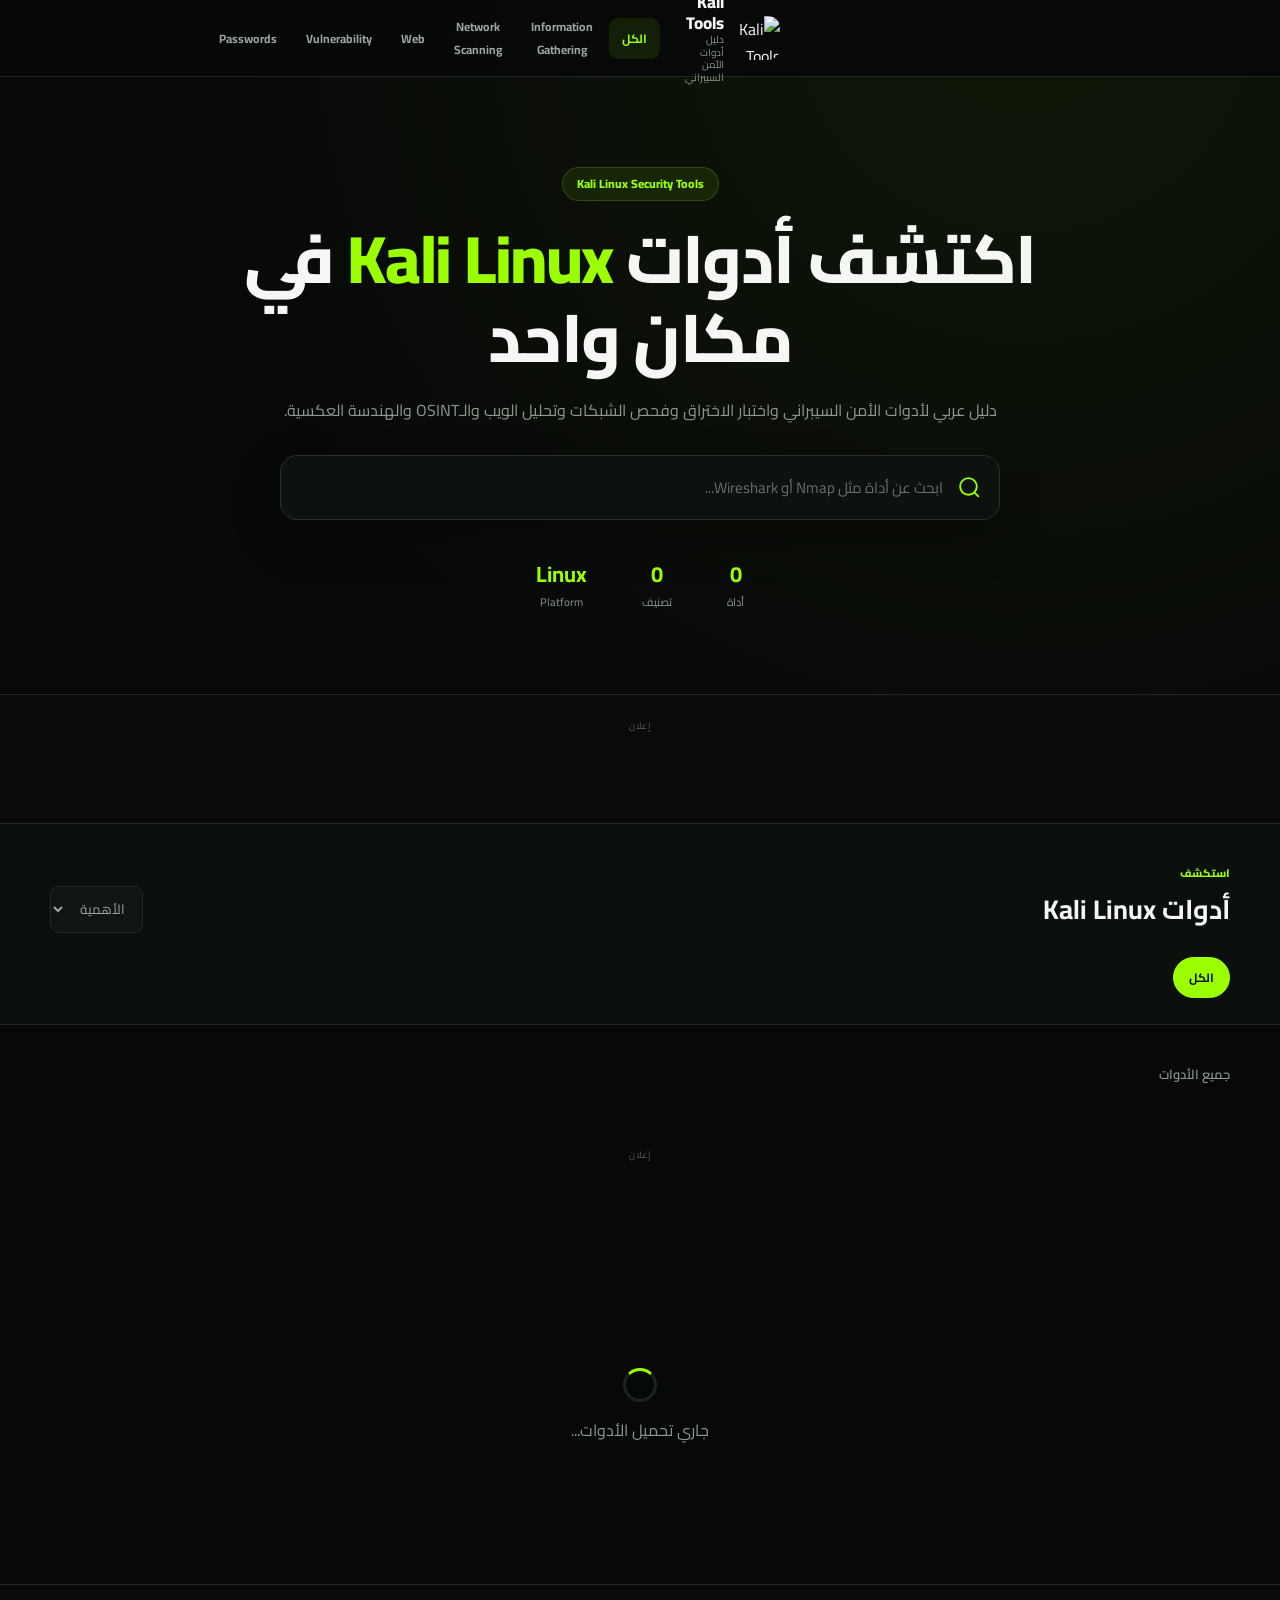
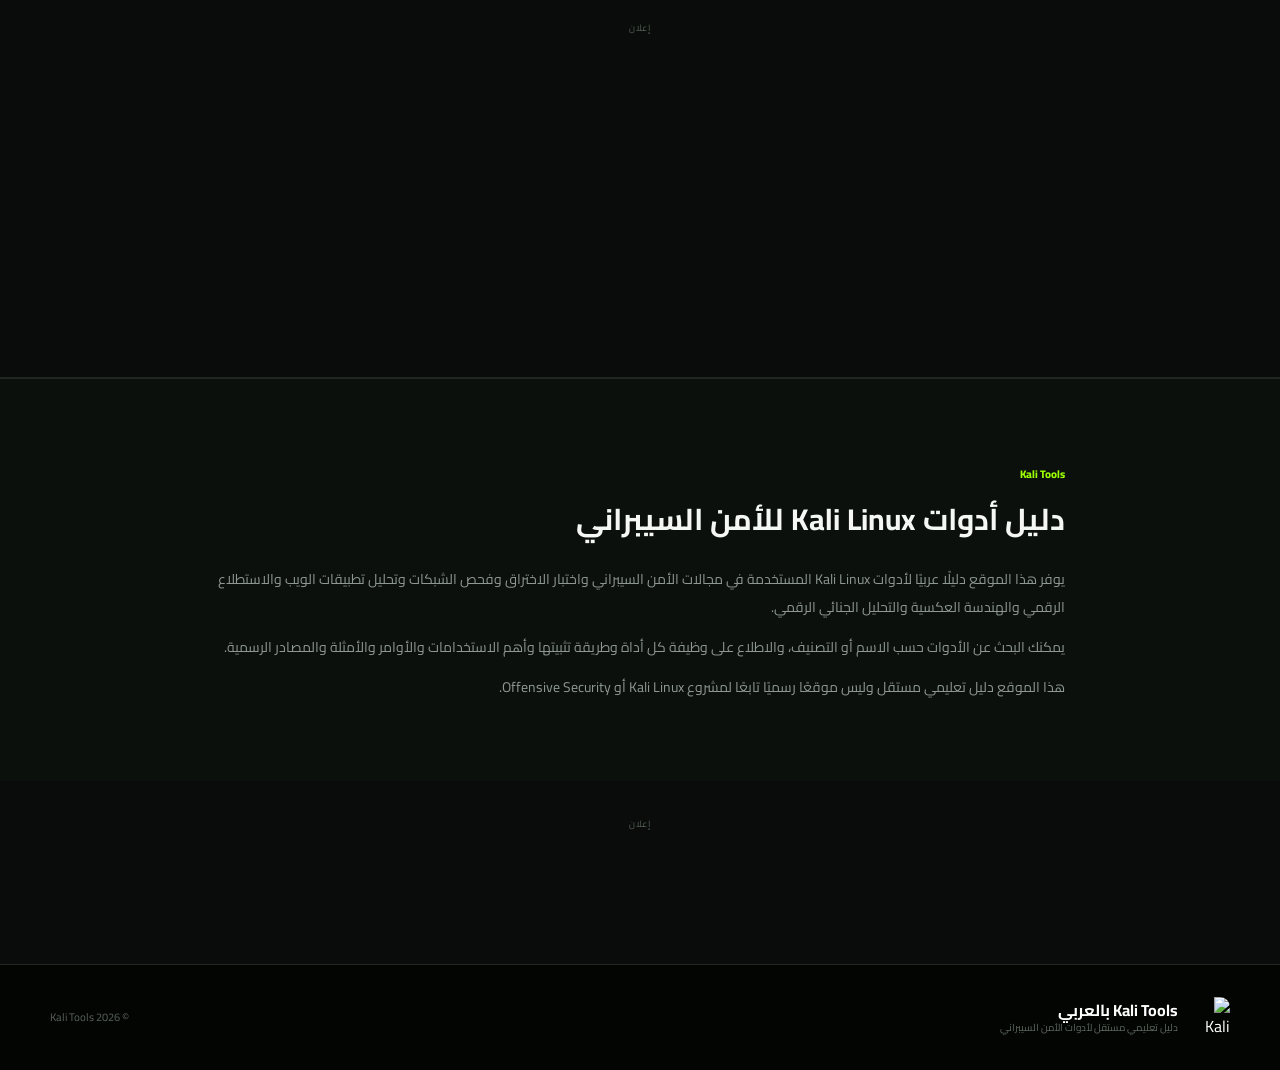
==== index.html @ e50bf771 "Change search input type from 'search' to 'text'" ====
<!DOCTYPE html>
<html lang="ar" dir="rtl">

<head>

<meta charset="UTF-8">

<meta name="viewport" content="width=device-width, initial-scale=1.0">

<title>Kali Tools بالعربي | دليل أدوات Kali Linux واستخداماتها</title>

<meta name="description" content="دليل أدوات Kali Linux بالعربي. اكتشف أدوات الأمن السيبراني واختبار الاختراق وفحص الشبكات وتحليل الويب والـOSINT والـForensics مع شرح الاستخدام والتثبيت والأوامر والأمثلة.">

<meta name="keywords" content="Kali Linux, Kali Tools, أدوات كالي لينكس, أدوات الأمن السيبراني, أدوات اختبار الاختراق, Cyber Security, Penetration Testing, Nmap, Metasploit, Burp Suite, Wireshark, OSINT">

<meta name="author" content="Kali Tools بالعربي">

<meta name="robots" content="index, follow, max-image-preview:large, max-snippet:-1, max-video-preview:-1">

<meta name="googlebot" content="index, follow, max-image-preview:large, max-snippet:-1, max-video-preview:-1">

<link rel="canonical" href="https://YOUR-DOMAIN.com/">

<link rel="icon" type="image/jpeg" href="https://i.ibb.co/842QM2Ms/da3c60c60705ea25ae03d07cd940ff2d.jpg">

<link rel="apple-touch-icon" href="https://i.ibb.co/842QM2Ms/da3c60c60705ea25ae03d07cd940ff2d.jpg">

<meta name="theme-color" content="#070a08">

<meta property="og:type" content="website">
<meta property="og:locale" content="ar_AR">
<meta property="og:site_name" content="Kali Tools بالعربي">
<meta property="og:title" content="Kali Tools بالعربي | دليل أدوات Kali Linux">
<meta property="og:description" content="دليل عربي لأدوات Kali Linux مع شرح الوظائف والتثبيت والاستخدام والأمثلة والتصنيفات.">
<meta property="og:url" content="https://kali-linux-tools.github.io/io/">
<meta property="og:image" content="https://i.ibb.co/842QM2Ms/da3c60c60705ea25ae03d07cd940ff2d.jpg">
<meta property="og:image:alt" content="Kali Tools بالعربي">

<meta name="twitter:card" content="summary_large_image">
<meta name="twitter:title" content="Kali Tools بالعربي | دليل أدوات Kali Linux">
<meta name="twitter:description" content="اكتشف أدوات Kali Linux واستخداماتها وأوامرها وتصنيفاتها في دليل عربي واحد.">
<meta name="twitter:image" content="https://i.ibb.co/842QM2Ms/da3c60c60705ea25ae03d07cd940ff2d.jpg">

<script type="application/ld+json">
{
    "@context": "https://schema.org",
    "@type": "WebSite",
    "name": "Kali Tools بالعربي",
    "alternateName": "Kali Tools Arabic",
    "url": "https://kali-linux-tools.github.io/io/",
    "description": "دليل عربي لأدوات Kali Linux والأمن السيبراني واختبار الاختراق.",
    "inLanguage": "ar"
}
</script>

<script type="application/ld+json">
{
    "@context": "https://schema.org",
    "@type": "Organization",
    "name": "Kali Tools بالعربي",
    "url": "https://kali-linux-tools.github.io/io/",
    "logo": "https://i.ibb.co/842QM2Ms/da3c60c60705ea25ae03d07cd940ff2d.jpg"
}
</script>

<link rel="preconnect" href="https://fonts.googleapis.com">

<link rel="preconnect" href="https://fonts.gstatic.com" crossorigin>

<link href="https://fonts.googleapis.com/css2?family=Cairo:wght@400;500;600;700;800&display=swap" rel="stylesheet">

<link rel="stylesheet" href="style.css">

</head>


<body>


<header class="topbar">

<div class="nav-container">

<a href="./" class="brand">

<img
src="https://i.ibb.co/842QM2Ms/da3c60c60705ea25ae03d07cd940ff2d.jpg"
class="brand-logo"
alt="Kali Tools بالعربي">

<div class="brand-text">

<strong>Kali Tools</strong>

<span>دليل أدوات الأمن السيبراني</span>

</div>

</a>


<nav class="desktop-nav">

<button class="nav-link active" data-category="الكل">
الكل
</button>

<button class="nav-link" data-category="Information Gathering">
Information Gathering
</button>

<button class="nav-link" data-category="Network Scanning">
Network Scanning
</button>

<button class="nav-link" data-category="Web">
Web
</button>

<button class="nav-link" data-category="Vulnerability">
Vulnerability
</button>

<button class="nav-link" data-category="Passwords">
Passwords
</button>

</nav>


<button class="mobile-menu" id="mobileMenu">

<span></span>
<span></span>
<span></span>

</button>

</div>


<div class="mobile-nav" id="mobileNav">

<button data-category="الكل">الكل</button>

<button data-category="Information Gathering">
Information Gathering
</button>

<button data-category="Network Scanning">
Network Scanning
</button>

<button data-category="Web">
Web
</button>

<button data-category="Vulnerability">
Vulnerability
</button>

<button data-category="Passwords">
Passwords
</button>

<button data-category="Wireless">
Wireless
</button>

<button data-category="Reverse Engineering">
Reverse Engineering
</button>

<button data-category="Forensics">
Forensics
</button>

<button data-category="OSINT">
OSINT
</button>

</div>

</header>


<main>


<section class="hero">

<div class="hero-content">

<div class="hero-badge">
Kali Linux Security Tools
</div>


<h1>

اكتشف أدوات

<span>Kali Linux</span>

في مكان واحد

</h1>


<p>

دليل عربي لأدوات الأمن السيبراني واختبار الاختراق
وفحص الشبكات وتحليل الويب والـOSINT والهندسة العكسية.

</p>


<div class="search-box">

<div class="search-icon">

<svg viewBox="0 0 24 24">

<path d="M21 21l-4.35-4.35m2.35-5.65a8 8 0 1 1-16 0 8 8 0 0 1 16 0z"/>

</svg>

</div>


<input
type="text"
id="searchInput"
placeholder="ابحث عن أداة مثل Nmap أو Wireshark..."
autocomplete="off">


</div>


<div class="quick-stats">

<div>

<strong id="totalTools">0</strong>

<span>أداة</span>

</div>


<div>

<strong id="totalCategories">0</strong>

<span>تصنيف</span>

</div>


<div>

<strong>Linux</strong>

<span>Platform</span>

</div>

</div>

</div>

</section>


<!-- AD -->

<section class="ad-section ad-top">

<div class="ad-label">
إعلان
</div>

<div class="ad-container ad-468">

<script>

atOptions = {

'key' : 'dcff8a2cffdf0642c627a5bacf3a04fd',

'format' : 'iframe',

'height' : 60,

'width' : 468,

'params' : {}

};

</script>

<script src="https://www.highperformanceformat.com/dcff8a2cffdf0642c627a5bacf3a04fd/invoke.js"></script>

</div>

</section>


<section class="filters-section">

<div class="container">


<div class="section-heading">

<div>

<span class="section-label">
استكشف
</span>

<h2>
أدوات Kali Linux
</h2>

</div>


<select id="sortSelect">

<option value="default">
الأهمية
</option>

<option value="name">
الاسم
</option>

</select>

</div>


<div class="category-scroll" id="categoryScroll">

<button class="category-chip active" data-category="الكل">
الكل
</button>

</div>

</div>

</section>


<section class="tools-section">

<div class="container">


<div class="results-bar">

<span id="resultsText">
جميع الأدوات
</span>

</div>


<div id="toolsGrid" class="tools-grid"></div>


<div class="ad-section ad-between">

<div class="ad-label">
إعلان
</div>

<div class="ad-container ad-responsive">

<script
async="async"
data-cfasync="false"
src="https://pl28700474.effectivegatecpm.com/596225155ab3da796681d551cb4b7cf4/invoke.js">
</script>

<div id="container-596225155ab3da796681d551cb4b7cf4">
</div>

</div>

</div>


<div id="loading" class="loading-state">

<div class="loader"></div>

<p>
جاري تحميل الأدوات...
</p>

</div>


<div id="emptyState" class="empty-state hidden">

<div class="empty-icon">

<svg viewBox="0 0 24 24">

<path d="M10 3H5a2 2 0 0 0-2 2v12a2 2 0 0 0 2 2h14a2 2 0 0 0 2-2v-5"/>

<path d="M15 3h6v6"/>

<path d="M21 3l-9 9"/>

</svg>

</div>


<h3>
لم نجد أدوات
</h3>


<p>
جرب اسم أداة أو تصنيفًا مختلفًا.
</p>


<button id="resetFilters">
إعادة ضبط البحث
</button>

</div>

</div>

</section>


<section class="ad-section ad-small-section">

<div class="ad-label">
إعلان
</div>

<div class="ad-container ad-160">

<script>

atOptions = {

'key' : '0b7539a5227dc7b69da2ea94b0521ab6',

'format' : 'iframe',

'height' : 300,

'width' : 160,

'params' : {}

};

</script>

<script src="https://www.highperformanceformat.com/0b7539a5227dc7b69da2ea94b0521ab6/invoke.js"></script>

</div>

</section>


<section class="seo-section">

<div class="container seo-container">

<span class="section-label">
Kali Tools
</span>


<h2>
دليل أدوات Kali Linux للأمن السيبراني
</h2>


<p>

يوفر هذا الموقع دليلًا عربيًا لأدوات Kali Linux
المستخدمة في مجالات الأمن السيبراني واختبار الاختراق
وفحص الشبكات وتحليل تطبيقات الويب والاستطلاع الرقمي
والهندسة العكسية والتحليل الجنائي الرقمي.

</p>


<p>

يمكنك البحث عن الأدوات حسب الاسم أو التصنيف،
والاطلاع على وظيفة كل أداة وطريقة تثبيتها وأهم
الاستخدامات والأوامر والأمثلة والمصادر الرسمية.

</p>


<p>

هذا الموقع دليل تعليمي مستقل وليس موقعًا رسميًا تابعًا
لمشروع Kali Linux أو Offensive Security.

</p>

</div>

</section>


<section class="ad-section ad-bottom">

<div class="ad-label">
إعلان
</div>

<div class="ad-container ad-responsive">

<script src="https://pl28700469.effectivegatecpm.com/89/a6/b8/89a6b8558224cd67c0822829d68a87ad.js"></script>

</div>

</section>


</main>


<footer class="footer">

<div class="container footer-content">

<div class="footer-brand">

<img
src="https://i.ibb.co/842QM2Ms/da3c60c60705ea25ae03d07cd940ff2d.jpg"
alt="Kali Tools بالعربي">


<div>

<strong>
Kali Tools بالعربي
</strong>

<span>
دليل تعليمي مستقل لأدوات الأمن السيبراني
</span>

</div>

</div>


<div class="footer-copy">

© <span id="year"></span>
Kali Tools

</div>

</div>

</footer>


<script src="https://pl28700485.effectivegatecpm.com/ad/c0/62/adc06235d53a0b6f378838879d3f116a.js"></script>

<script src="script.js"></script>

</body>

  </html>
---- style.css ----
:root {

    --green: #9cff00;
    --green-dark: #71c900;
    --green-light: rgba(156,255,0,.09);

    --bg: #070908;
    --bg-2: #0c100d;
    --card: #101511;

    --text: #f4f7f4;
    --muted: #8d9890;

    --border: #202821;

    --white: #ffffff;

    --shadow:
        0 18px 50px rgba(0,0,0,.35);

    --radius: 20px;

}


* {

    box-sizing: border-box;

    margin: 0;

    padding: 0;

}


html {

    scroll-behavior: smooth;

}


body {

    font-family: "Cairo", sans-serif;

    background:
        radial-gradient(
            circle at 80% 0%,
            rgba(156,255,0,.06),
            transparent 30%
        ),
        var(--bg);

    color: var(--text);

    line-height: 1.7;

}


button,
input,
select {

    font-family: inherit;

}


button {

    border: 0;

    cursor: pointer;

}


a {

    color: inherit;

    text-decoration: none;

}


.container {

    width:
        min(
            1180px,
            calc(100% - 36px)
        );

    margin: auto;

}


/* HEADER */

.topbar {

    position: sticky;

    top: 0;

    z-index: 1000;

    background:
        rgba(7,9,8,.93);

    backdrop-filter:
        blur(18px);

    border-bottom:
        1px solid var(--border);

}


.nav-container {

    width:
        min(
            280px,
            calc(100% - 36px)
        );

    height: 76px;

    margin: auto;

    display: flex;

    align-items: center;

    justify-content: space-between;

    gap: 25px;

}


.brand {

    display: flex;

    align-items: center;

    gap: 12px;

}


.brand-logo {

    width: 44px;

    height: 44px;

    object-fit: cover;

    border-radius: 12px;

}


.brand-text {

    display: flex;

    flex-direction: column;

    line-height: 1.25;

}


.brand-text strong {

    font-size: 17px;

    font-weight: 800;

}


.brand-text span {

    color: var(--muted);

    font-size: 10px;

}


.desktop-nav {

    display: flex;

    align-items: center;

    gap: 3px;

}


.nav-link {

    background: transparent;

    color: #9ca69e;

    padding: 9px 13px;

    border-radius: 9px;

    font-size: 12px;

    font-weight: 700;

    transition: .2s;

}


.nav-link:hover,
.nav-link.active {

    color: var(--green);

    background: var(--green-light);

}


.mobile-menu {

    display: none;

    width: 43px;

    height: 43px;

    border-radius: 11px;

    background: var(--green-light);

}


.mobile-menu span {

    display: block;

    width: 20px;

    height: 2px;

    background: var(--green);

    margin: 5px auto;

}


.mobile-nav {

    display: none;

}


/* HERO */

.hero {

    overflow: hidden;

    border-bottom:
        1px solid var(--border);

}


.hero-content {

    width:
        min(
            900px,
            calc(100% - 36px)
        );

    margin: auto;

    text-align: center;

    padding: 90px 0 82px;

}


.hero-badge {

    display: inline-flex;

    padding: 6px 14px;

    background:
        var(--green-light);

    border:
        1px solid rgba(156,255,0,.18);

    color: var(--green);

    border-radius: 50px;

    font-size: 12px;

    font-weight: 800;

    margin-bottom: 18px;

}


.hero h1 {

    font-size:
        clamp(
            38px,
            6vw,
            67px
        );

    line-height: 1.18;

    font-weight: 800;

    letter-spacing: -1.5px;

}


.hero h1 span {

    color: var(--green);

}


.hero p {

    max-width: 720px;

    margin: 20px auto 30px;

    color: var(--muted);

    font-size: 16px;

}


.search-box {

    width:
        min(
            720px,
            100%
        );

    height: 65px;

    margin: auto;

    background: #0d120f;

    border:
        1px solid #273128;

    border-radius: 17px;

    box-shadow:
        0 18px 45px rgba(0,0,0,.25);

    display: flex;

    align-items: center;

    padding: 0 17px;

}


.search-icon {

    width: 25px;

    height: 25px;

}


.search-icon svg {

    width: 100%;

    height: 100%;

    fill: none;

    stroke: var(--green);

    stroke-width: 1.8;

}


.search-box input {

    flex: 1;

    min-width: 0;

    border: 0;

    outline: 0;

    background: transparent;

    color: white;

    padding: 0 14px;

    font-size: 15px;

}


.search-box input::placeholder {

    color: #657067;

}


.clear-search {

    width: 33px;

    height: 33px;

    background: transparent;

    color: #69746c;

    font-size: 23px;

    display: none;

}


.clear-search.visible {

    display: block;

}


.quick-stats {

    display: flex;

    justify-content: center;

    gap: 55px;

    margin-top: 36px;

}


.quick-stats div {

    display: flex;

    flex-direction: column;

}


.quick-stats strong {

    color: var(--green);

    font-size: 22px;

}


.quick-stats span {

    color: var(--muted);

    font-size: 11px;

}


/* ADS */

.ad-section {

    width: 100%;

    display: flex;

    flex-direction: column;

    align-items: center;

    justify-content: center;

}


.ad-top {

    padding: 23px 12px;

    background: #090c0a;

    border-bottom:
        1px solid var(--border);

}


.ad-between {

    margin: 38px 0;

}


.ad-small-section {

    padding: 35px 12px;

    background: #090c0a;

    border-top:
        1px solid var(--border);

    border-bottom:
        1px solid var(--border);

}


.ad-bottom {

    padding: 35px 12px;

    background: #090c0a;

}


.ad-label {

    color: #566158;

    font-size: 9px;

    margin-bottom: 7px;

    letter-spacing: .7px;

}


.ad-container {

    display: flex;

    justify-content: center;

    align-items: center;

    max-width: 100%;

    overflow: hidden;

}


.ad-468 {

    width: 468px;

    min-height: 60px;

}


.ad-160 {

    width: 160px;

    min-height: 300px;

}


.ad-responsive {

    width: 100%;

    min-height: 90px;

}


/* FILTERS */

.filters-section {

    background: var(--bg-2);

    border-bottom:
        1px solid var(--border);

    padding: 34px 0 22px;

}


.section-heading {

    display: flex;

    align-items: end;

    justify-content: space-between;

    gap: 20px;

}


.section-label {

    color: var(--green);

    font-size: 11px;

    font-weight: 800;

}


.section-heading h2 {

    font-size: 27px;

    margin-top: 2px;

}


#sortSelect {

    background: #101511;

    color: #9ca69e;

    border:
        1px solid var(--border);

    border-radius: 9px;

    padding: 9px 13px;

    outline: none;

}


.category-scroll {

    display: flex;

    gap: 8px;

    overflow-x: auto;

    padding: 24px 0 4px;

    scrollbar-width: none;

}


.category-scroll::-webkit-scrollbar {

    display: none;

}


.category-chip {

    white-space: nowrap;

    padding: 8px 15px;

    border-radius: 50px;

    border:
        1px solid var(--border);

    background: #0e130f;

    color: #7f8982;

    font-size: 12px;

    font-weight: 700;

    transition: .2s;

}


.category-chip:hover,
.category-chip.active {

    background: var(--green);

    color: #071006;

    border-color: var(--green);

}


/* TOOLS */

.tools-section {

    padding: 35px 0 70px;

}


.results-bar {

    margin-bottom: 22px;

}


#resultsText {

    color: var(--muted);

    font-size: 13px;

    font-weight: 600;

}


.tools-grid {

    display: grid;

    grid-template-columns:
        repeat(3, 1fr);

    gap: 18px;

}


.tool-card {

    background: var(--card);

    border:
        1px solid var(--border);

    border-radius: var(--radius);

    overflow: hidden;

    transition:
        transform .25s,
        box-shadow .25s,
        border-color .25s;

}


.tool-card:hover {

    transform:
        translateY(-5px);

    border-color:
        rgba(156,255,0,.25);

    box-shadow:
        var(--shadow);

}


.card-image-wrap {

    position: relative;

    height: 205px;

    background: #0a0e0b;

    overflow: hidden;

}


.card-image {

    width: 100%;

    height: 100%;

    object-fit: cover;

    display: block;

    transition: transform .4s;

}


.tool-card:hover .card-image {

    transform: scale(1.04);

}


.tool-badge {

    position: absolute;

    top: 12px;

    right: 12px;

    padding: 6px 10px;

    border-radius: 8px;

    background:
        rgba(7,9,8,.88);

    backdrop-filter:
        blur(10px);

    color: var(--green);

    border:
        1px solid rgba(156,255,0,.15);

    font-size: 10px;

    font-weight: 800;

}


.card-content {

    padding: 18px;

}


.card-title {

    font-size: 19px;

    font-weight: 800;

    margin-bottom: 7px;

}


.card-description {

    color: var(--muted);

    font-size: 12px;

    line-height: 1.9;

    height: 47px;

    overflow: hidden;

    display: -webkit-box;

    -webkit-line-clamp: 2;

    -webkit-box-orient: vertical;

}


.card-footer {

    display: flex;

    align-items: center;

    justify-content: space-between;

    margin-top: 17px;

    padding-top: 14px;

    border-top:
        1px solid var(--border);

}


.tool-id {

    color: #566158;

    font-family: monospace;

    font-size: 11px;

}


.open-btn {

    background: var(--green);

    color: #071006;

    padding: 8px 14px;

    border-radius: 9px;

    font-size: 11px;

    font-weight: 800;

    transition: .2s;

}


.open-btn:hover {

    background: #b5ff47;

}


/* LOADING */

.loading-state {

    text-align: center;

    padding: 70px 0;

    color: var(--muted);

}


.loader {

    width: 34px;

    height: 34px;

    border:
        3px solid #1b261d;

    border-top-color:
        var(--green);

    border-radius: 50%;

    margin: 0 auto 15px;

    animation:
        spin .8s linear infinite;

}


@keyframes spin {

    to {
        transform: rotate(360deg);
    }

}


/* EMPTY */

.hidden {

    display: none !important;

}


.empty-state {

    text-align: center;

    padding: 70px 20px;

}


.empty-icon {

    width: 62px;

    height: 62px;

    margin: auto;

    border-radius: 17px;

    background:
        var(--green-light);

    padding: 17px;

}


.empty-icon svg {

    width: 100%;

    height: 100%;

    fill: none;

    stroke: var(--green);

    stroke-width: 1.7;

}


.empty-state h3 {

    margin-top: 16px;

    font-size: 20px;

}


.empty-state p {

    color: var(--muted);

    font-size: 13px;

    margin: 5px 0 18px;

}


.empty-state button {

    background: var(--green);

    color: #071006;

    padding: 10px 18px;

    border-radius: 9px;

    font-weight: 700;

}


/* SEO */

.seo-section {

    background: var(--bg-2);

    border-top:
        1px solid var(--border);

    padding: 80px 0;

}


.seo-container {

    max-width: 850px;

}


.seo-container h2 {

    font-size: 30px;

    margin: 8px 0 20px;

}


.seo-container p {

    color: var(--muted);

    font-size: 14px;

    line-height: 2;

    margin-top: 12px;

}


/* FOOTER */

.footer {

    background: #030503;

    color: white;

    border-top:
        1px solid var(--border);

}


.footer-content {

    min-height: 105px;

    display: flex;

    align-items: center;

    justify-content: space-between;

    gap: 20px;

}


.footer-brand {

    display: flex;

    align-items: center;

    gap: 12px;

}


.footer-brand img {

    width: 40px;

    height: 40px;

    object-fit: cover;

    border-radius: 10px;

}


.footer-brand div {

    display: flex;

    flex-direction: column;

    line-height: 1.4;

}


.footer-brand span {

    color: #5e695f;

    font-size: 10px;

}


.footer-copy {

    color: #59625b;

    font-size: 11px;

}


/* TABLET */

@media (max-width: 950px) {

    .desktop-nav {

        display: none;

    }


    .mobile-menu {

        display: block;

    }


    .mobile-nav {

        padding: 12px 18px 18px;

        background: #080b09;

        border-top:
            1px solid var(--border);

        flex-wrap: wrap;

        gap: 7px;

    }


    .mobile-nav.open {

        display: flex;

    }


    .mobile-nav button {

        padding: 8px 12px;

        background: #111711;

        color: #89948b;

        border-radius: 8px;

        font-size: 11px;

    }


    .tools-grid {

        grid-template-columns:
            repeat(2, 1fr);

    }

}


/* MOBILE */

@media (max-width: 650px) {

    .container {

        width:
            calc(100% - 24px);

    }


    .nav-container {

        width:
            calc(100% - 24px);

        height: 68px;

    }


    .brand-logo {

        width: 40px;

        height: 40px;

    }


    .brand-text strong {

        font-size: 15px;

    }


    .hero-content {

        padding: 60px 0 55px;

    }


    .hero h1 {

        font-size: 39px;

    }


    .hero p {

        font-size: 13px;

    }


    .search-box {

        height: 59px;

        border-radius: 14px;

    }


    .quick-stats {

        gap: 30px;

    }


    .quick-stats strong {

        font-size: 19px;

    }


    .section-heading {

        align-items: flex-start;

        flex-direction: column;

    }


    #sortSelect {

        width: 100%;

    }


    .tools-grid {

        grid-template-columns: 1fr;

    }


    .card-image-wrap {

        height: 220px;

    }


    .ad-468 {

        width: 100%;

        max-width: 468px;

    }


    .footer-content {

        padding: 25px 0;

        align-items: flex-start;

        flex-direction: column;

    }

}
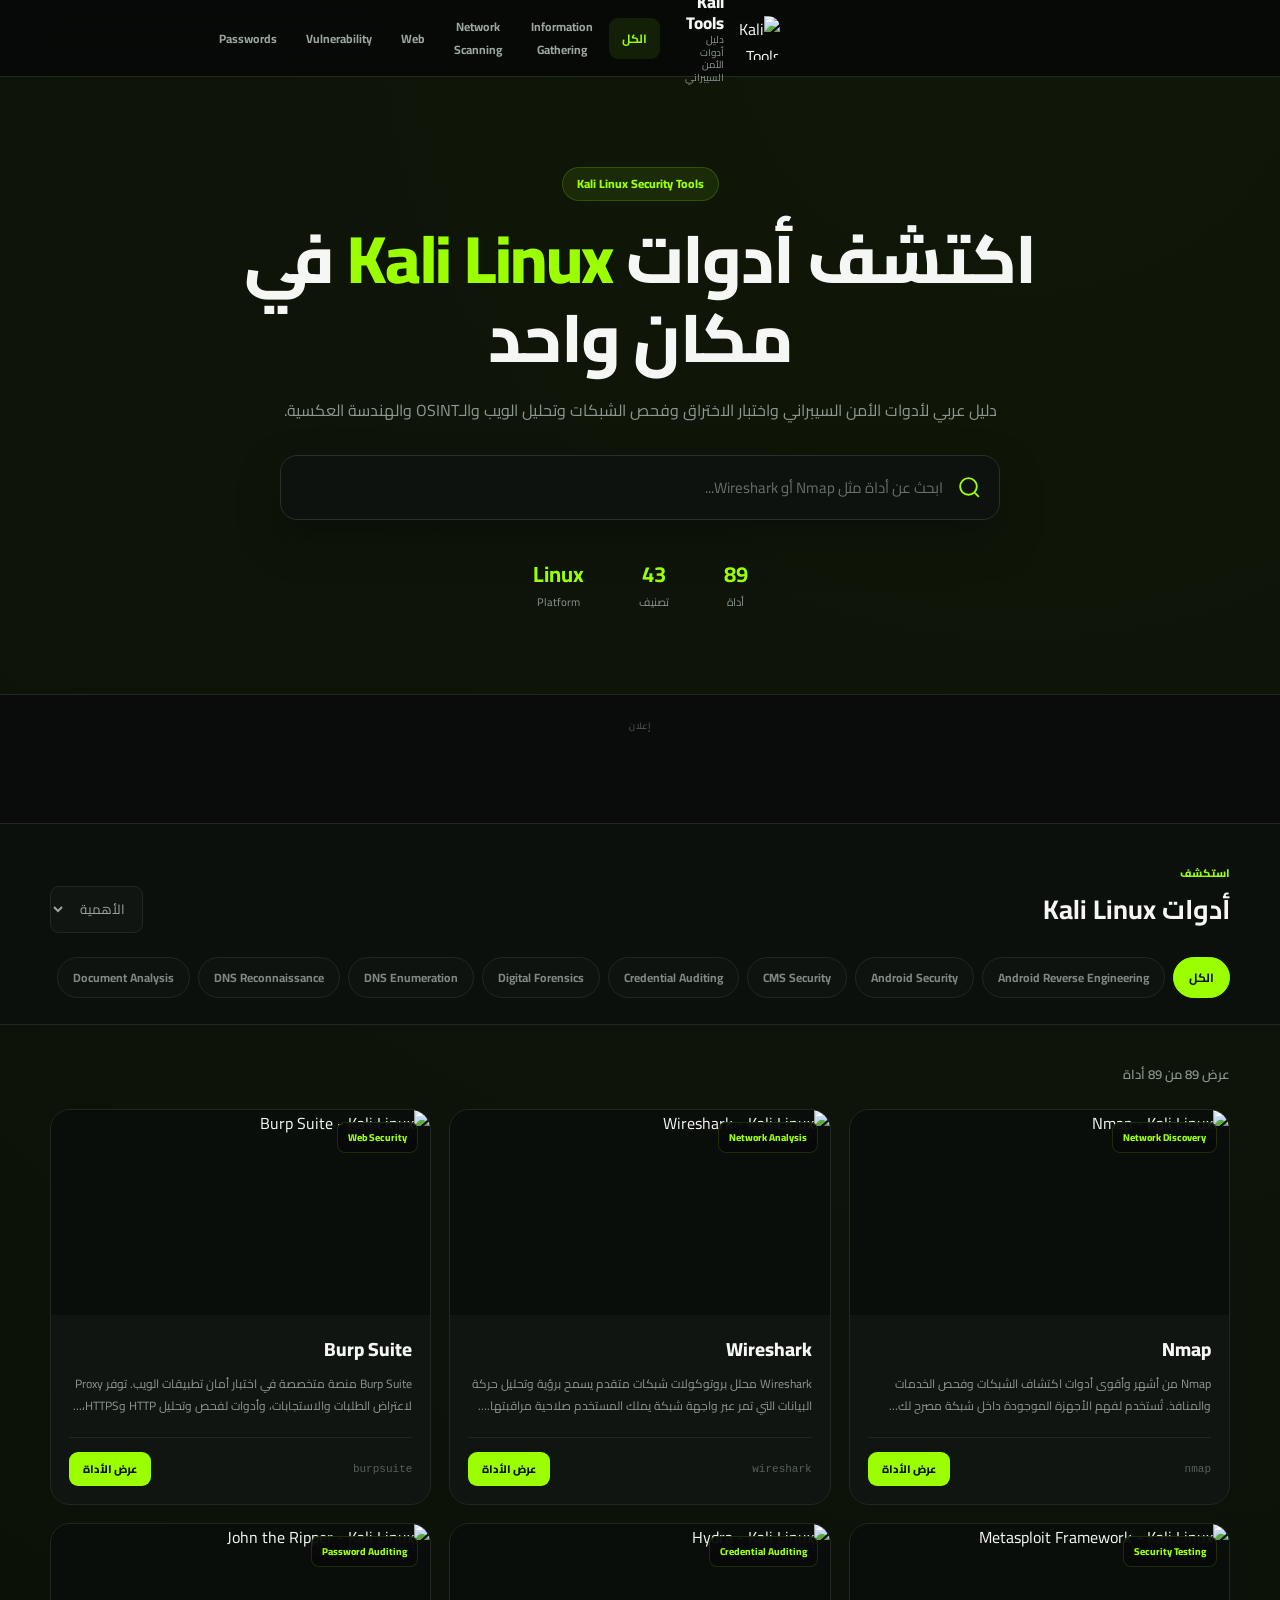
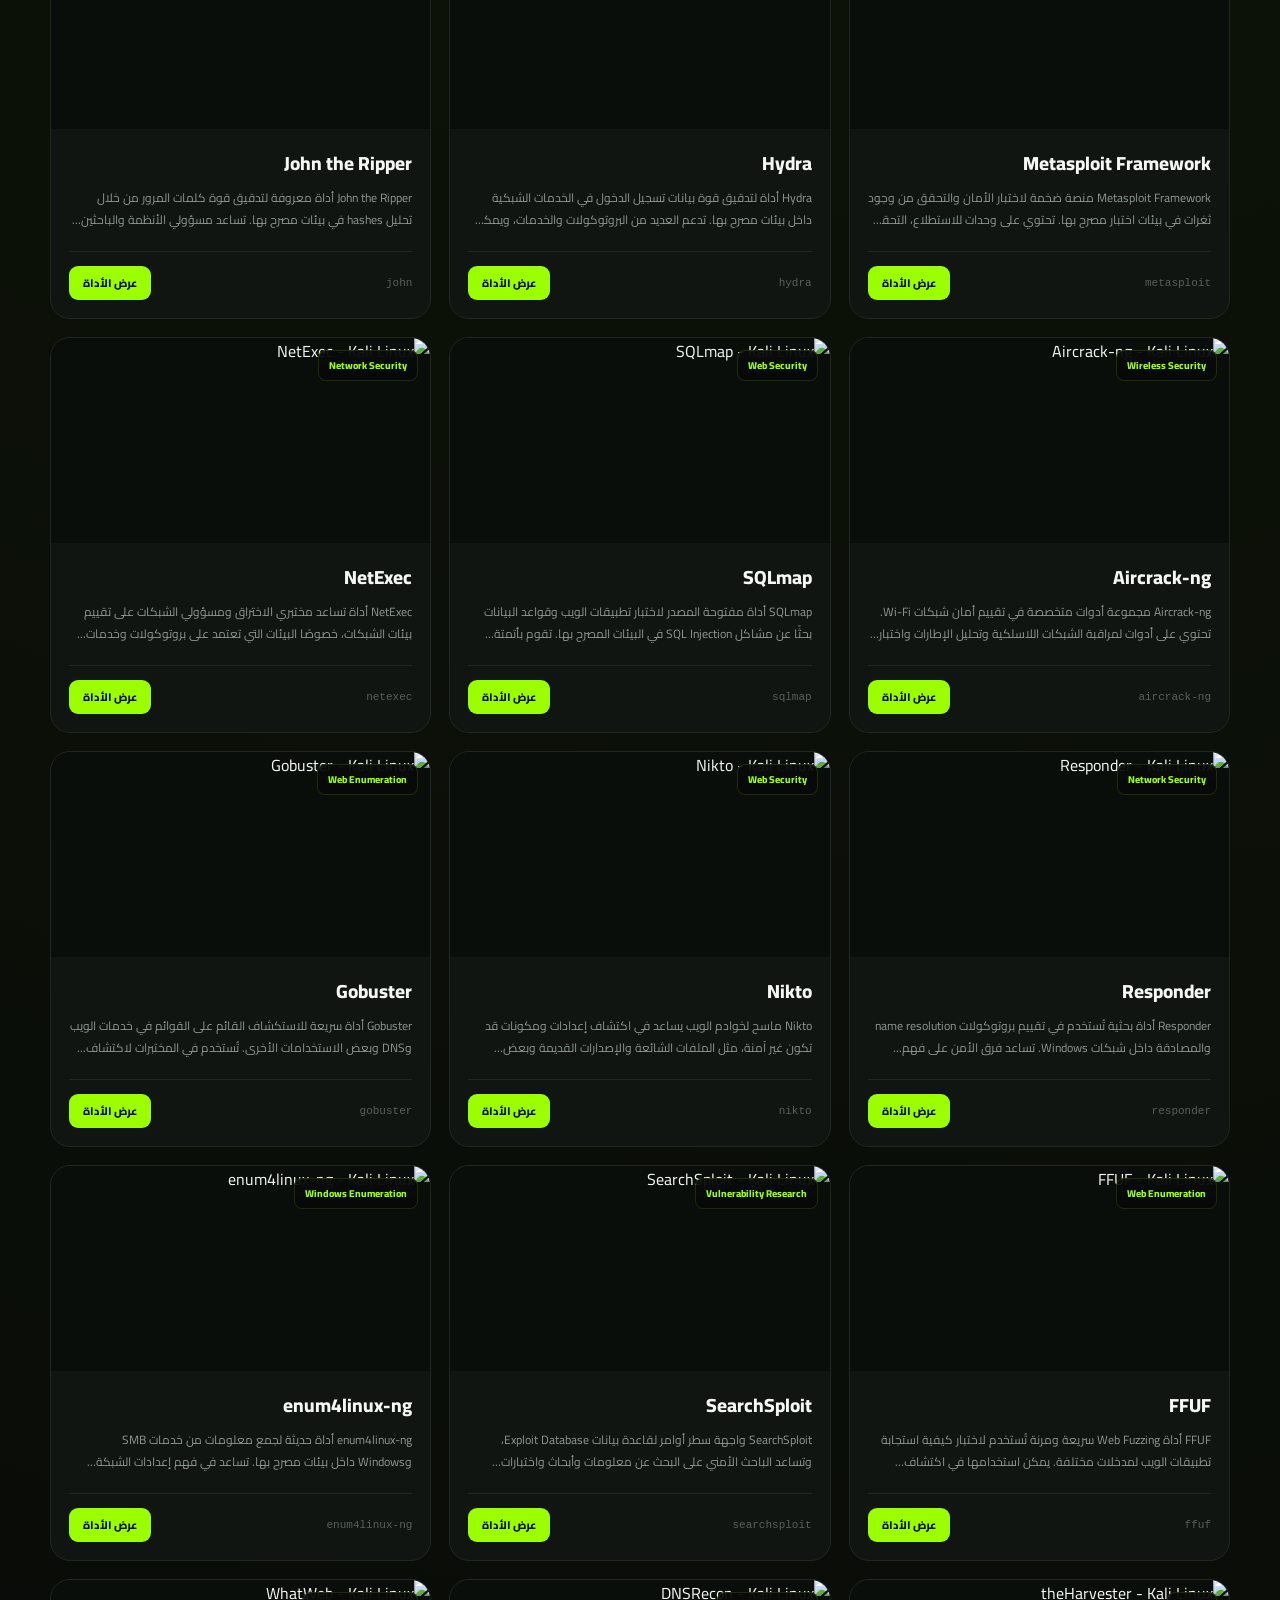
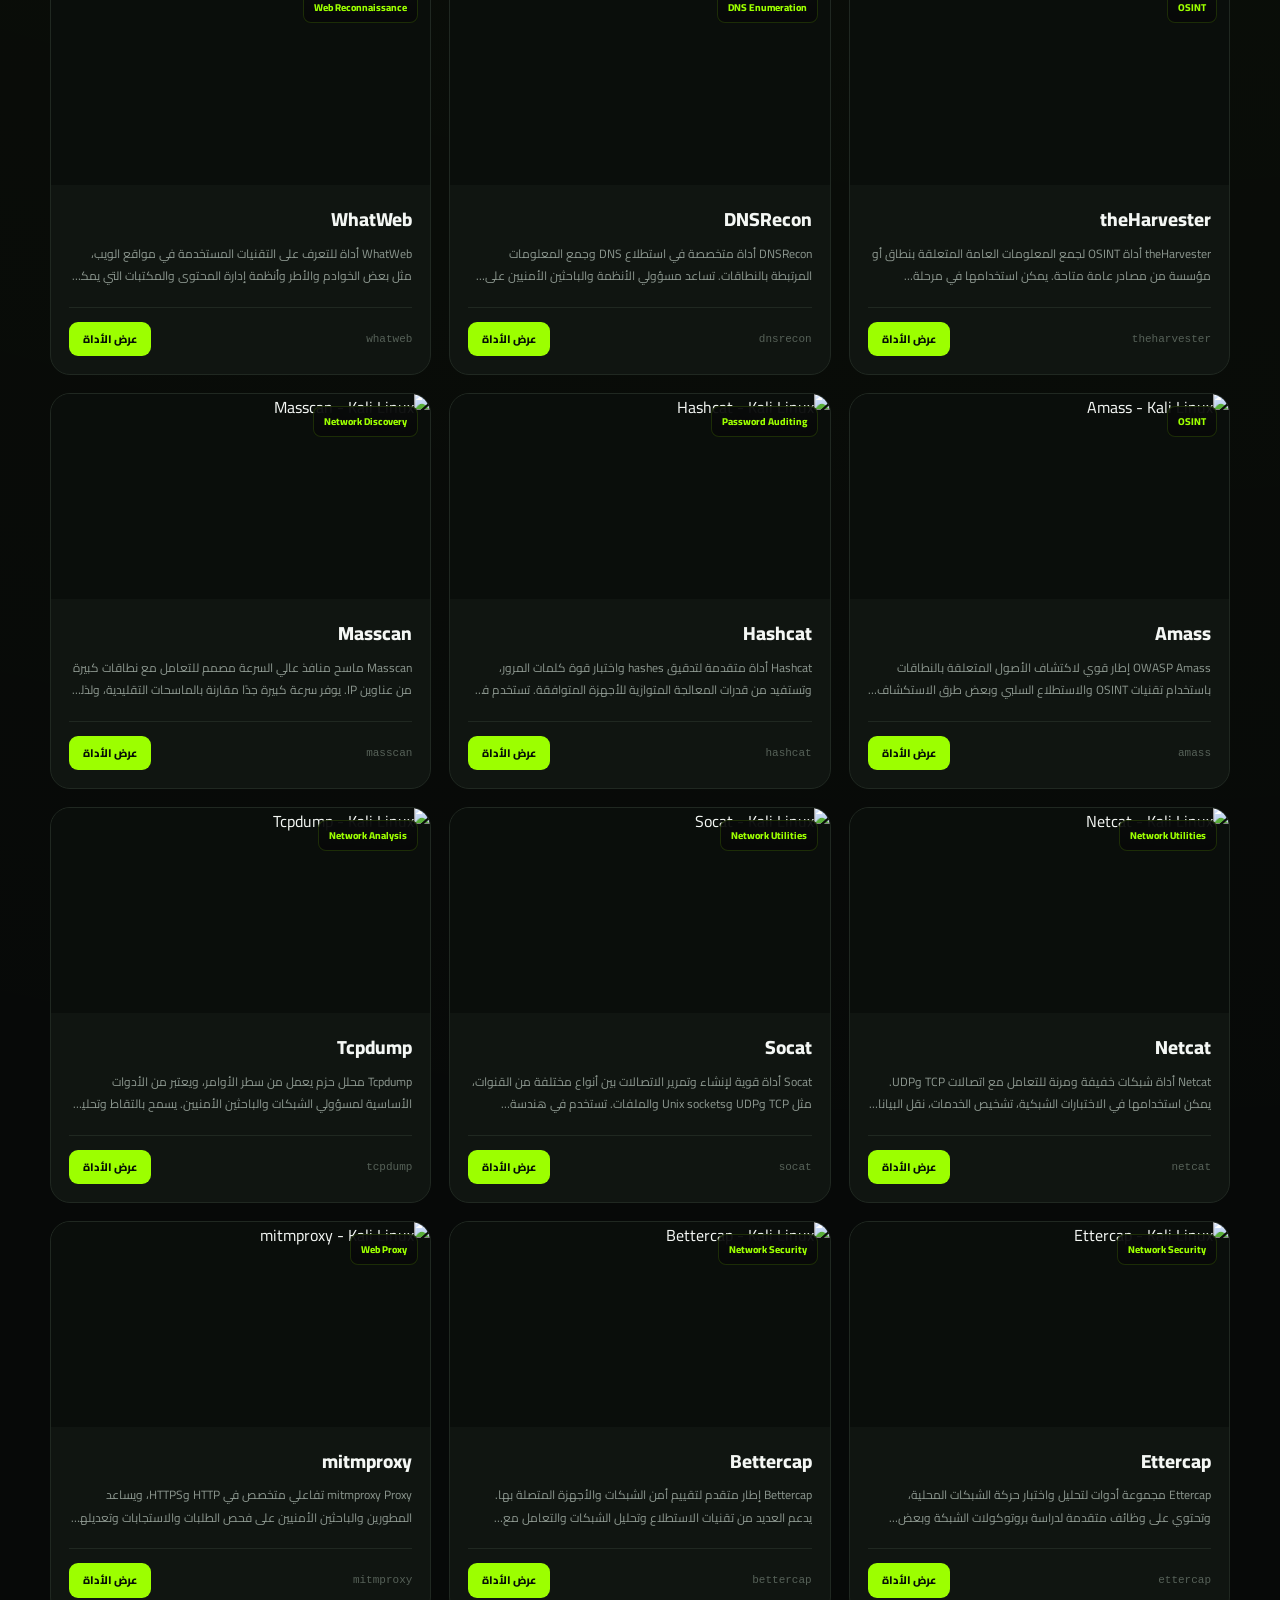
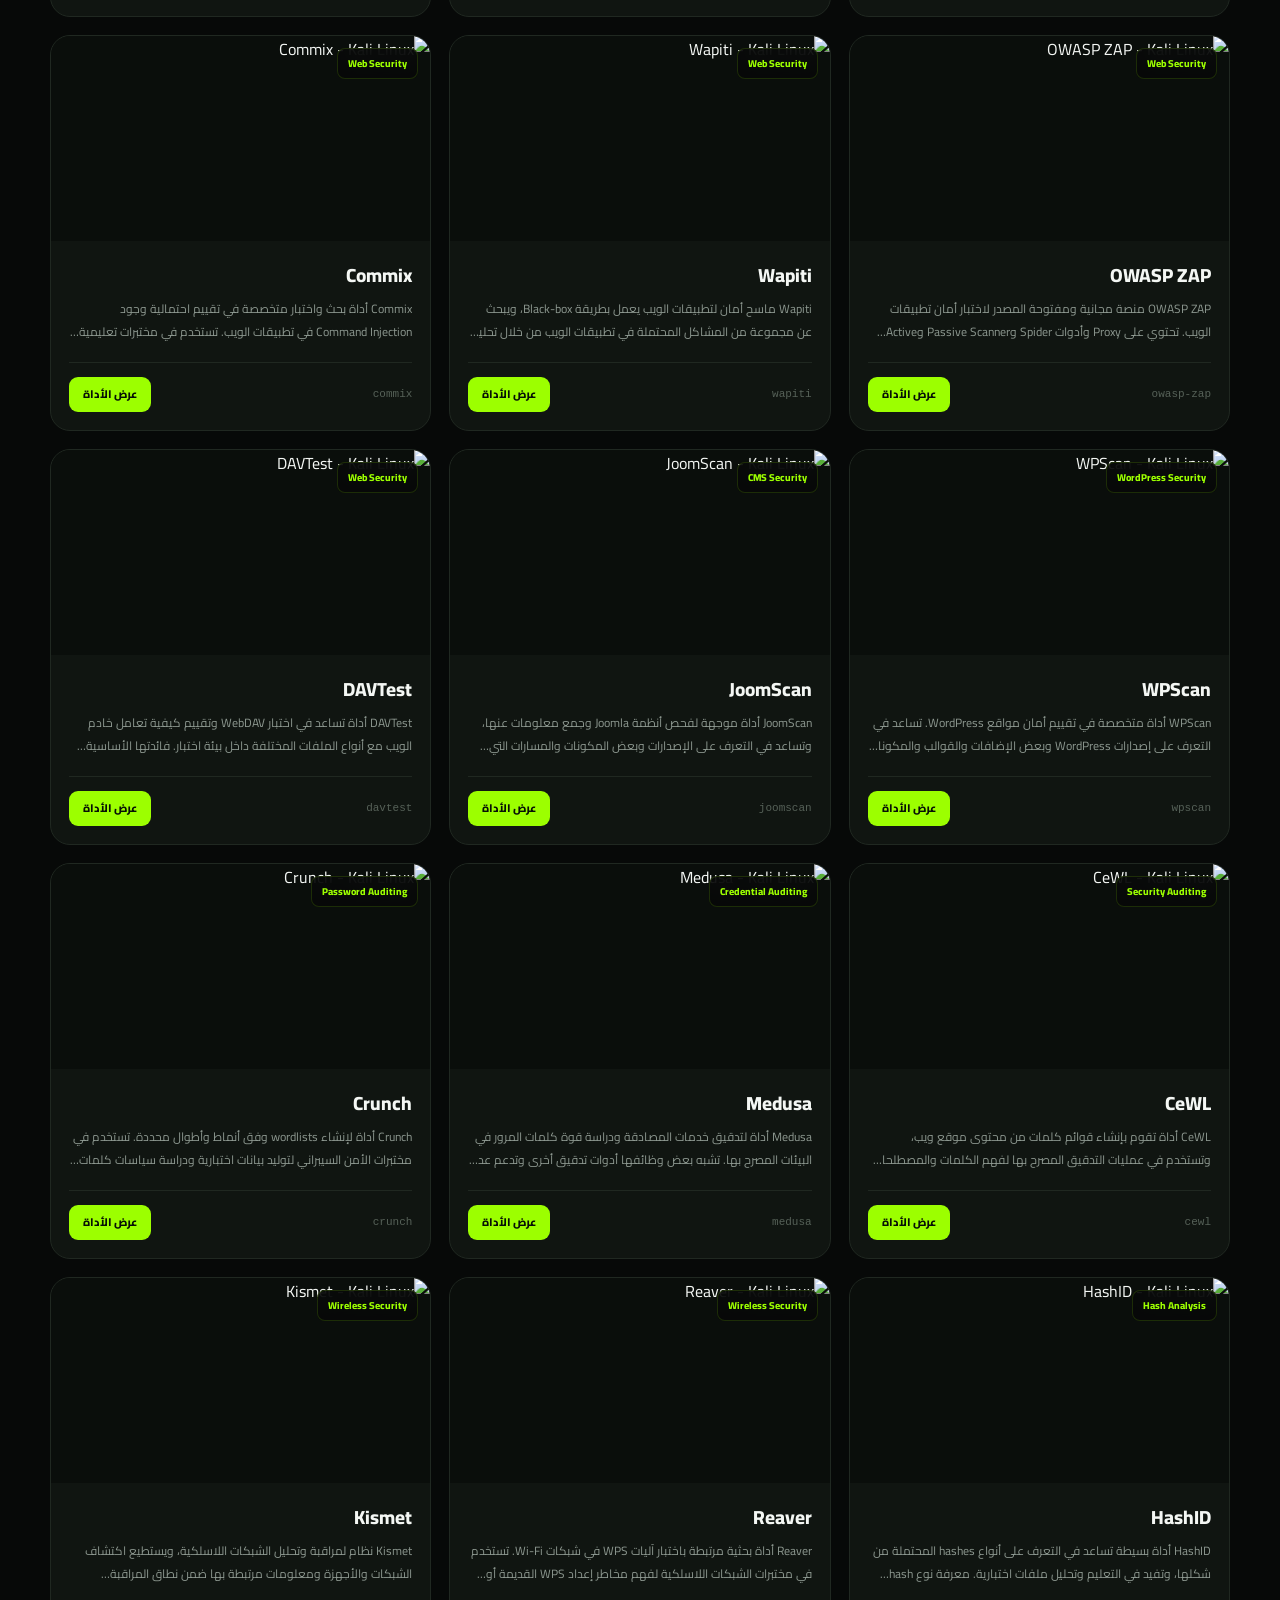
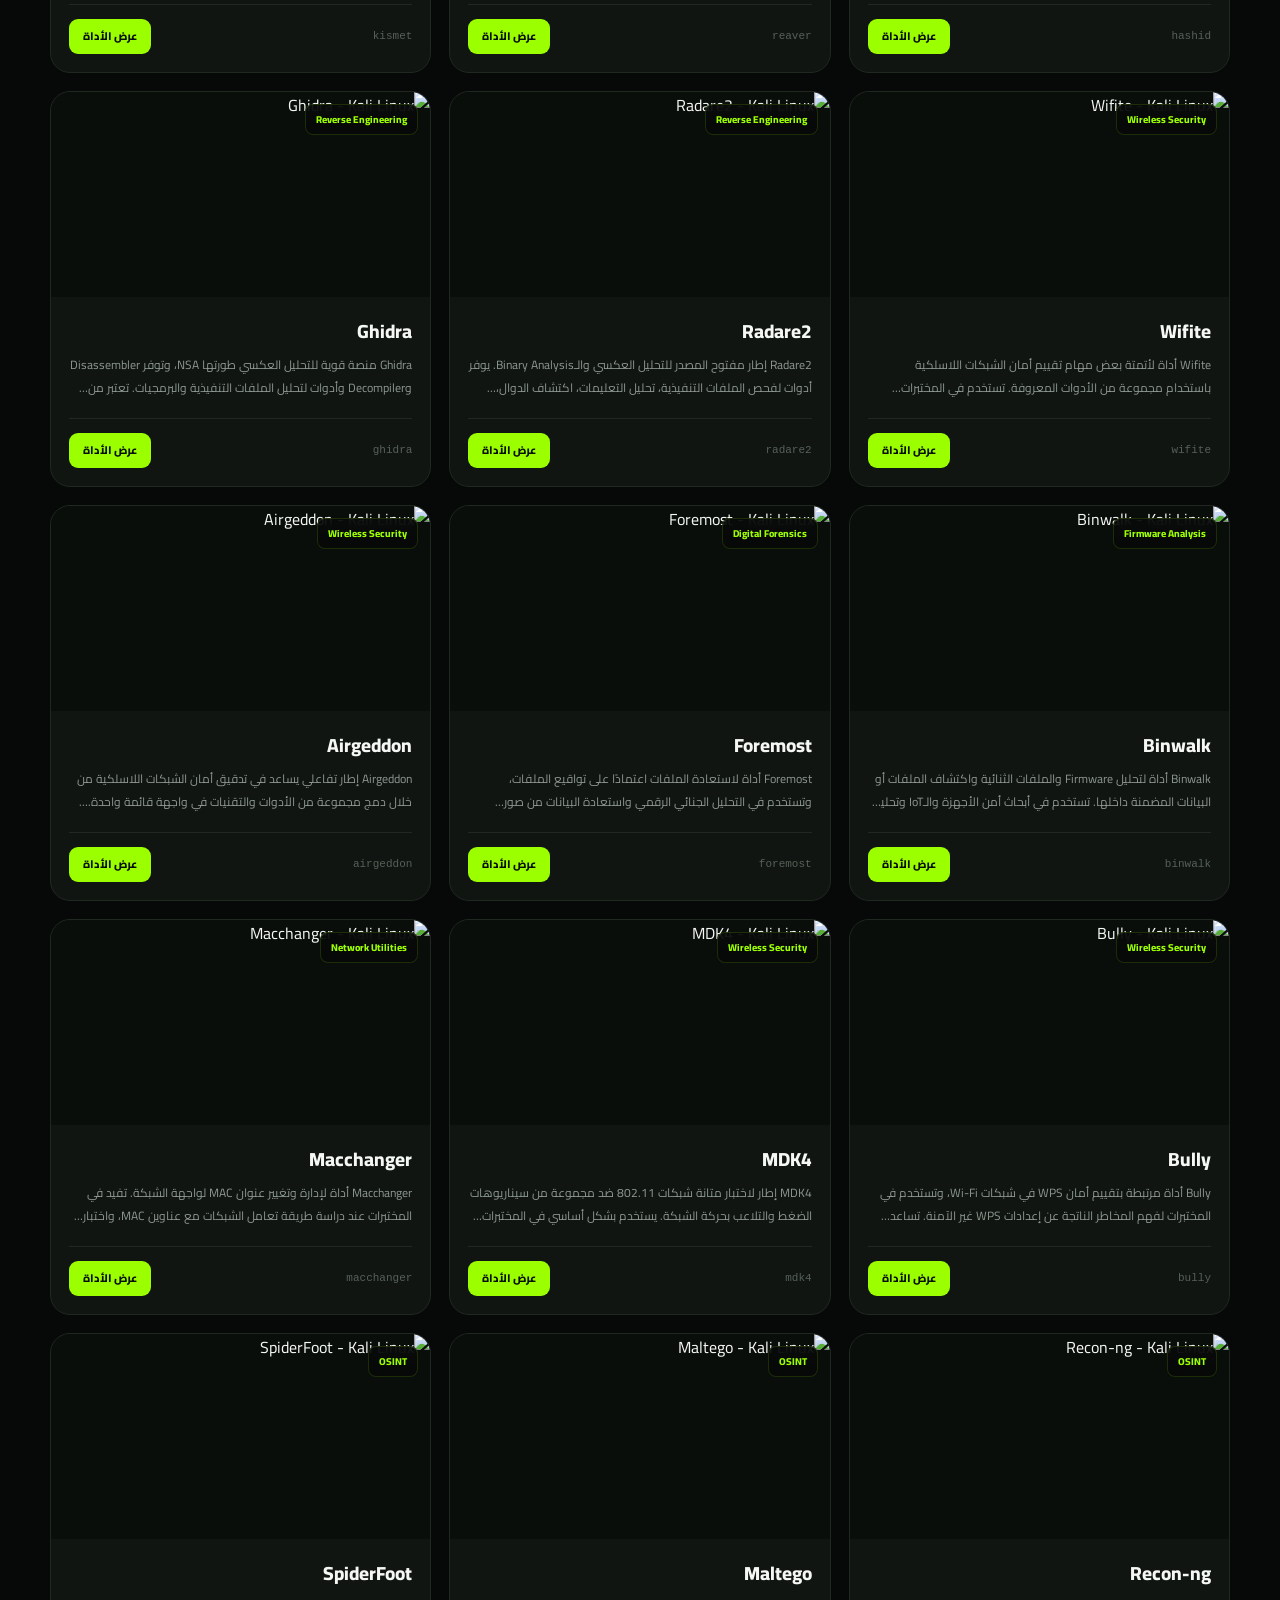
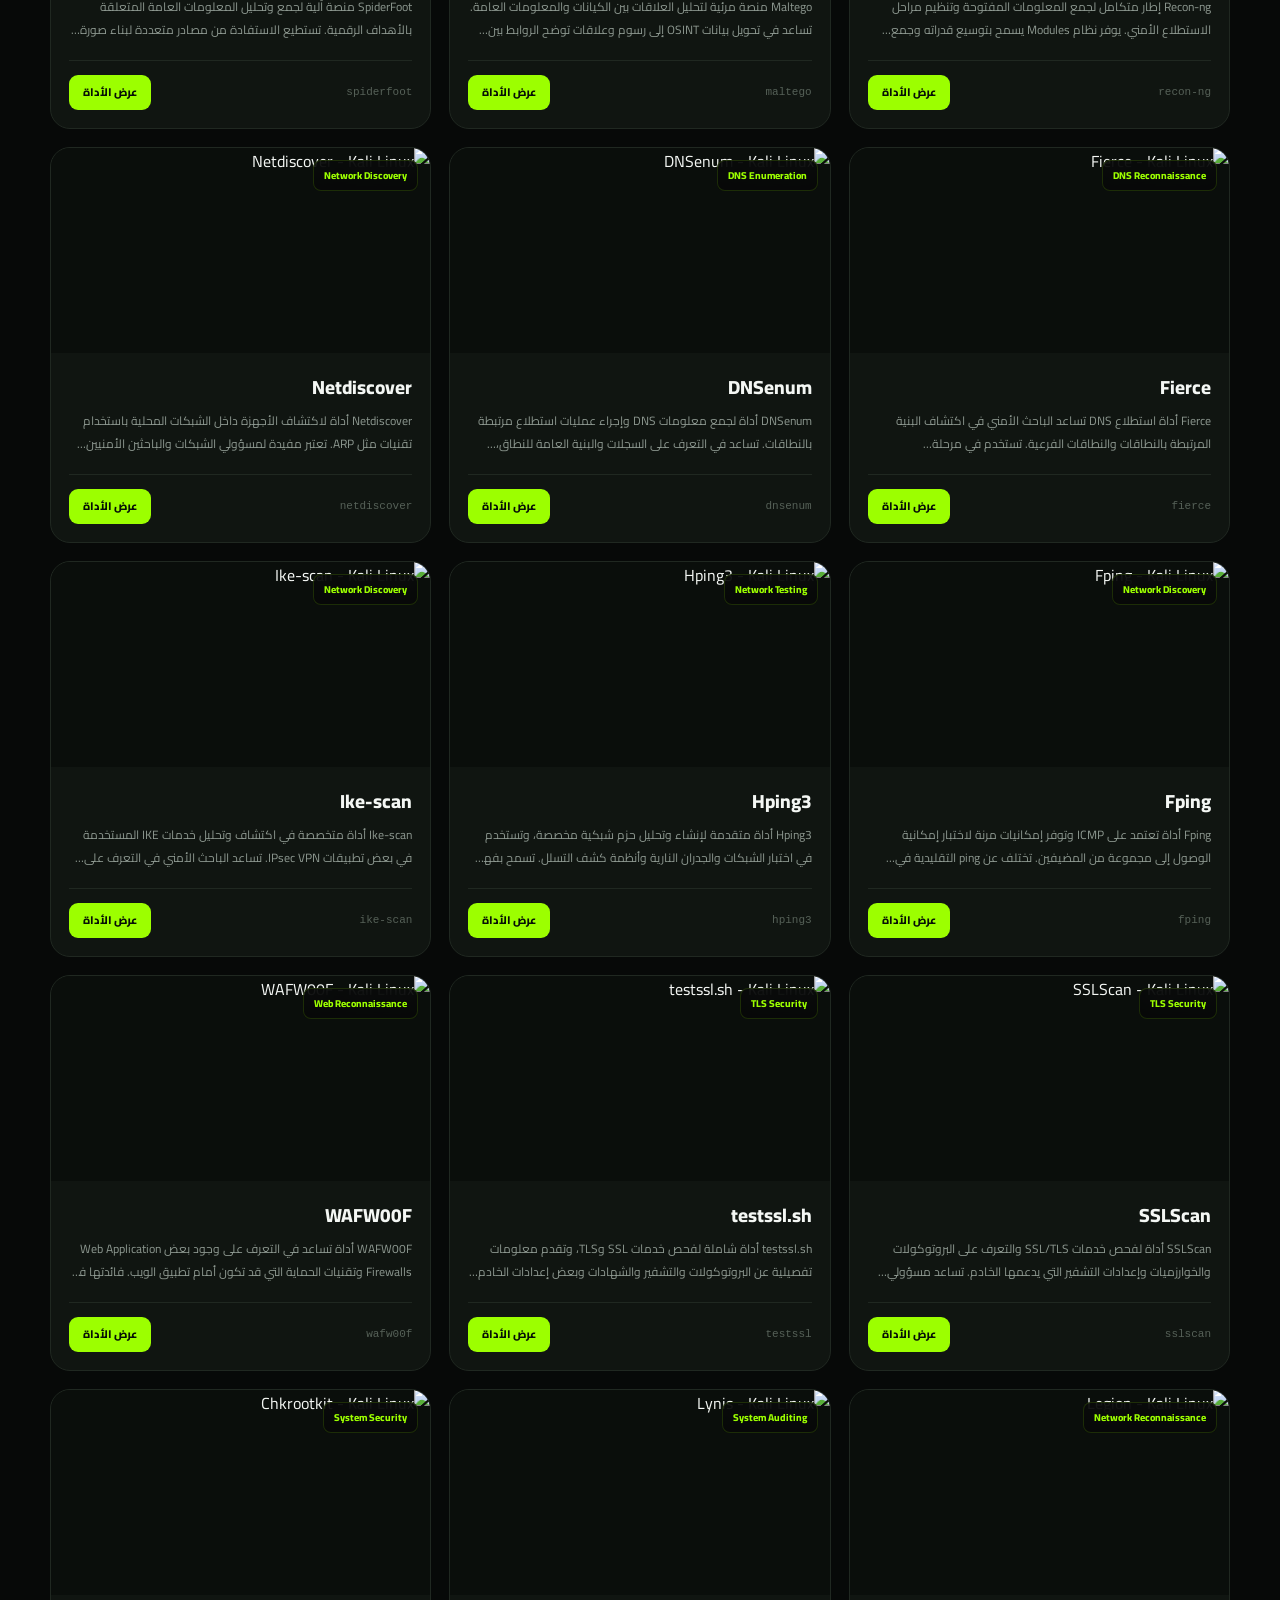
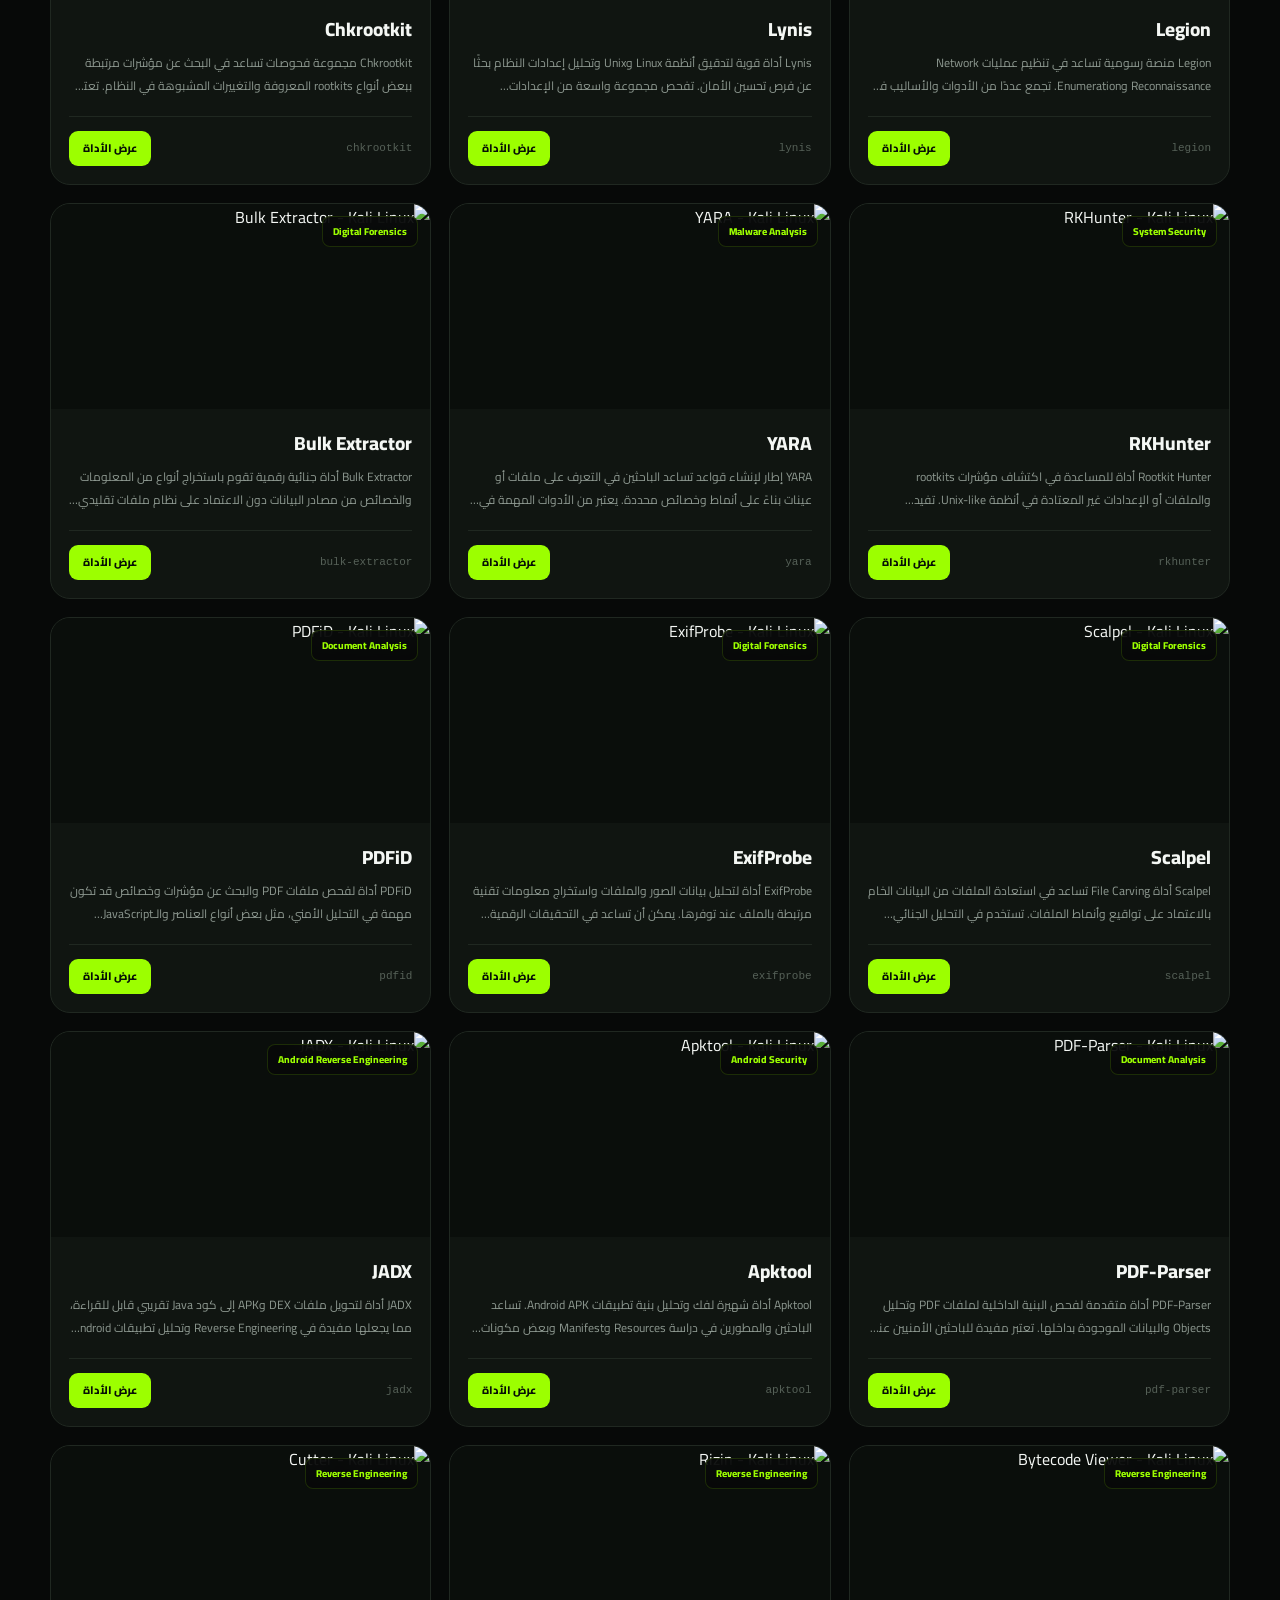
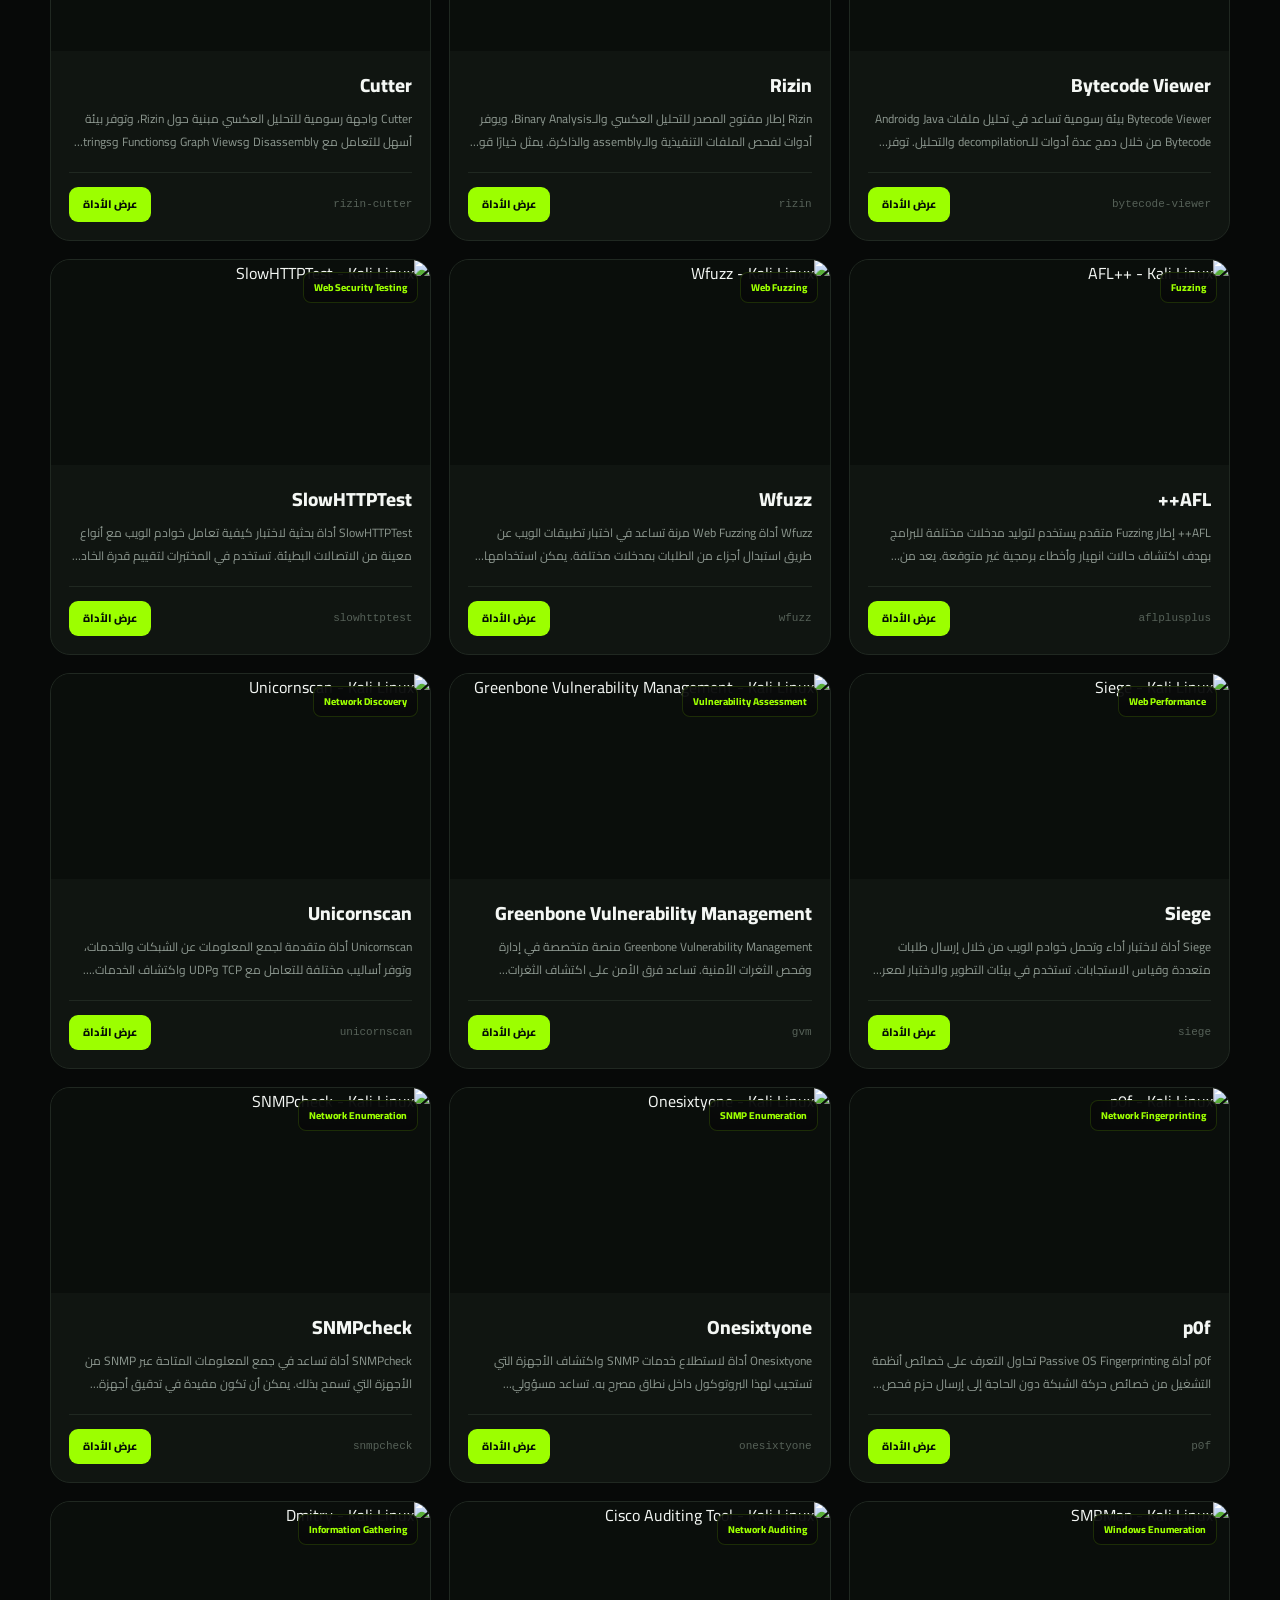
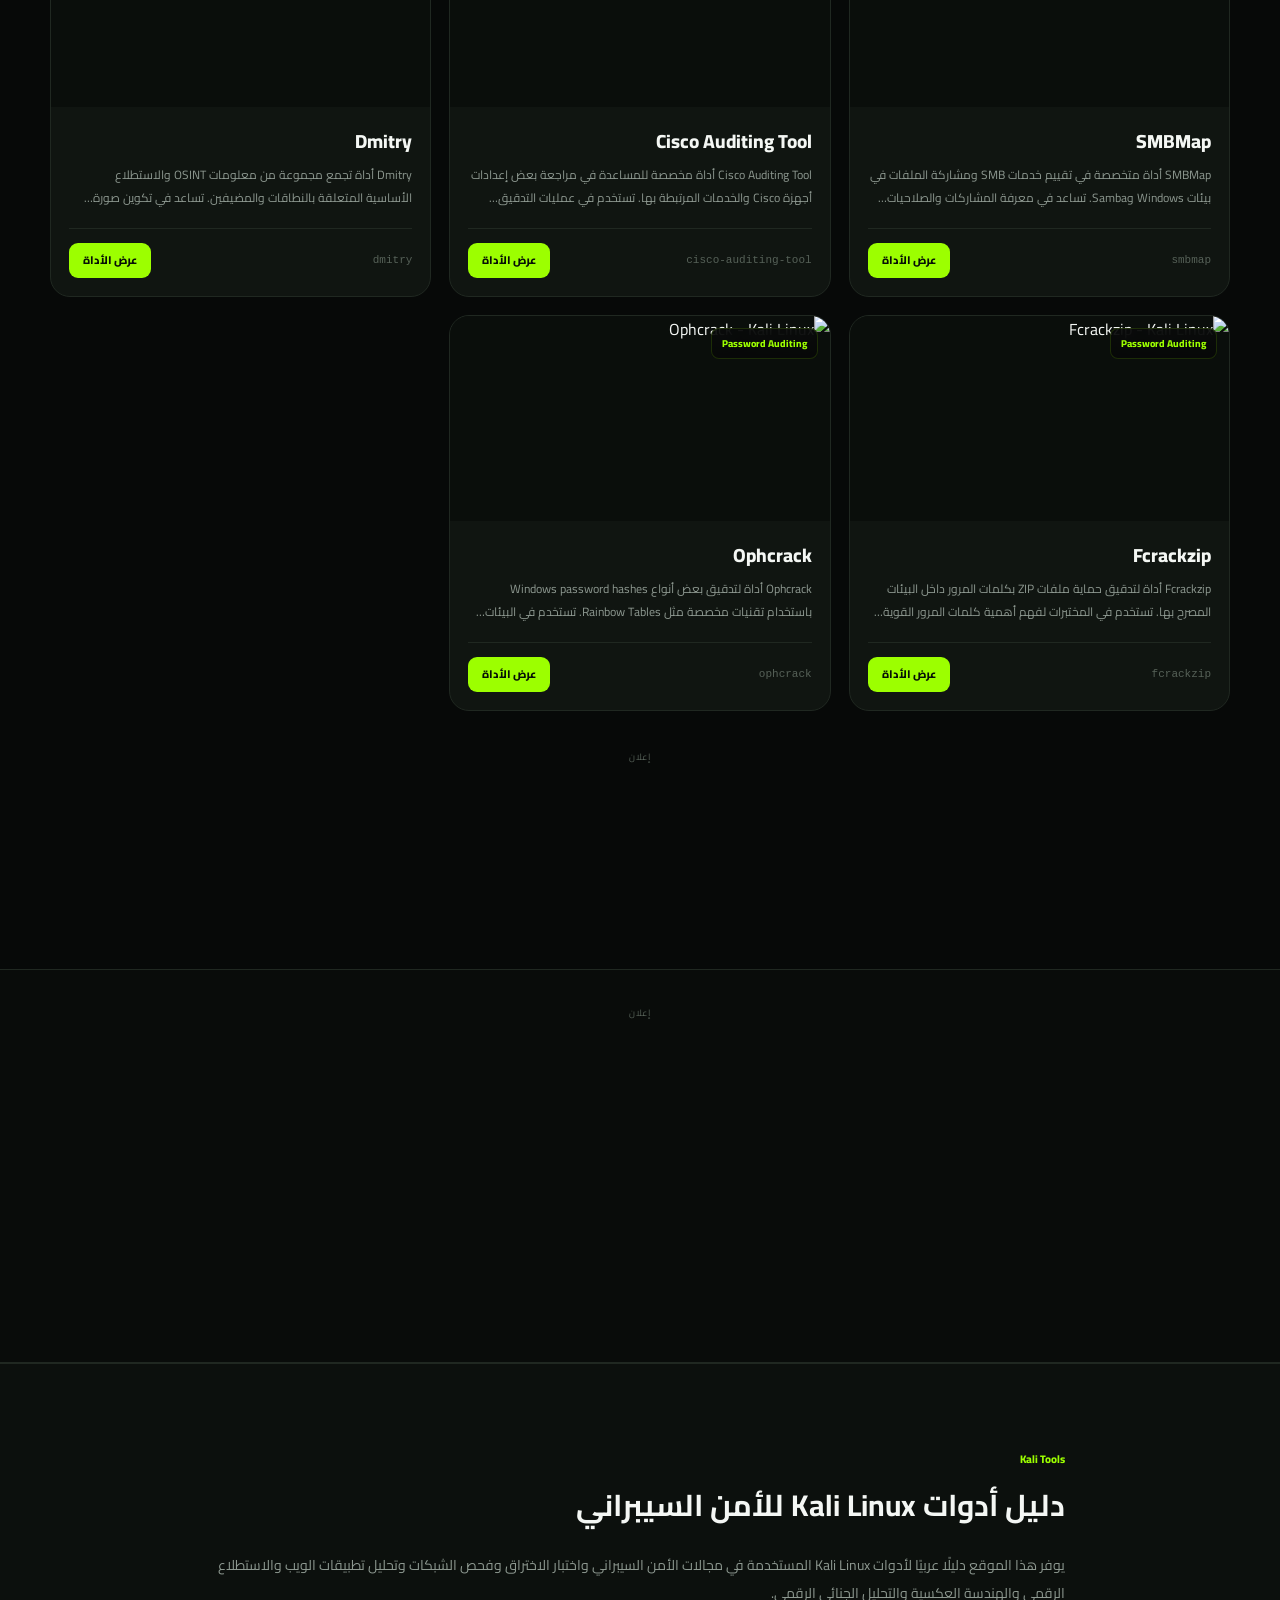
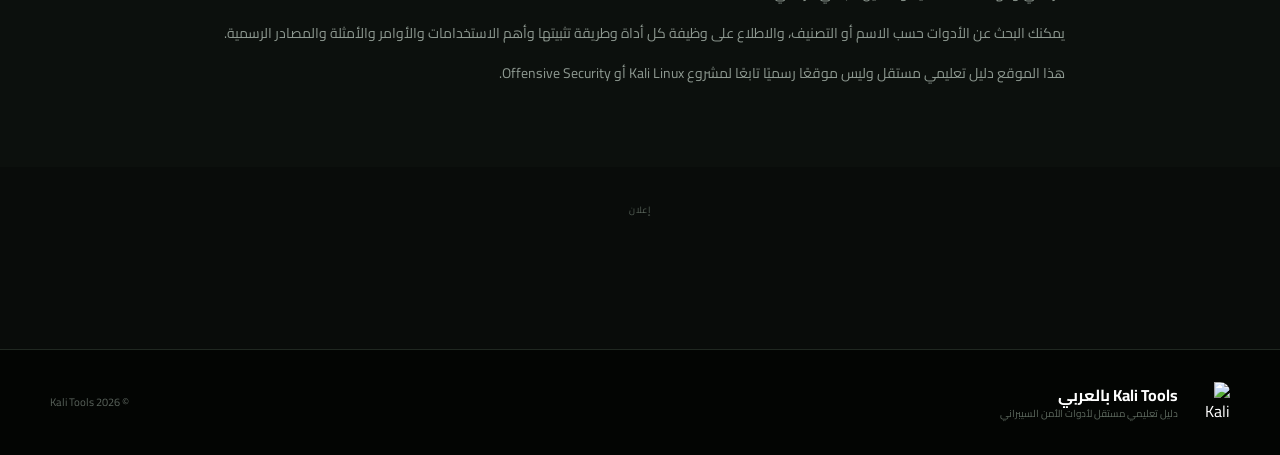
==== commit f4acd9eb: "Add clear search button to index.html" ====
--- a/index.html
+++ b/index.html
@@ -234,7 +234,10 @@
 placeholder="ابحث عن أداة مثل Nmap أو Wireshark..."
 autocomplete="off">
 
-
+<button id="clearSearch" class="clear-search">
+×
+</button>
+    
 </div>
 
 
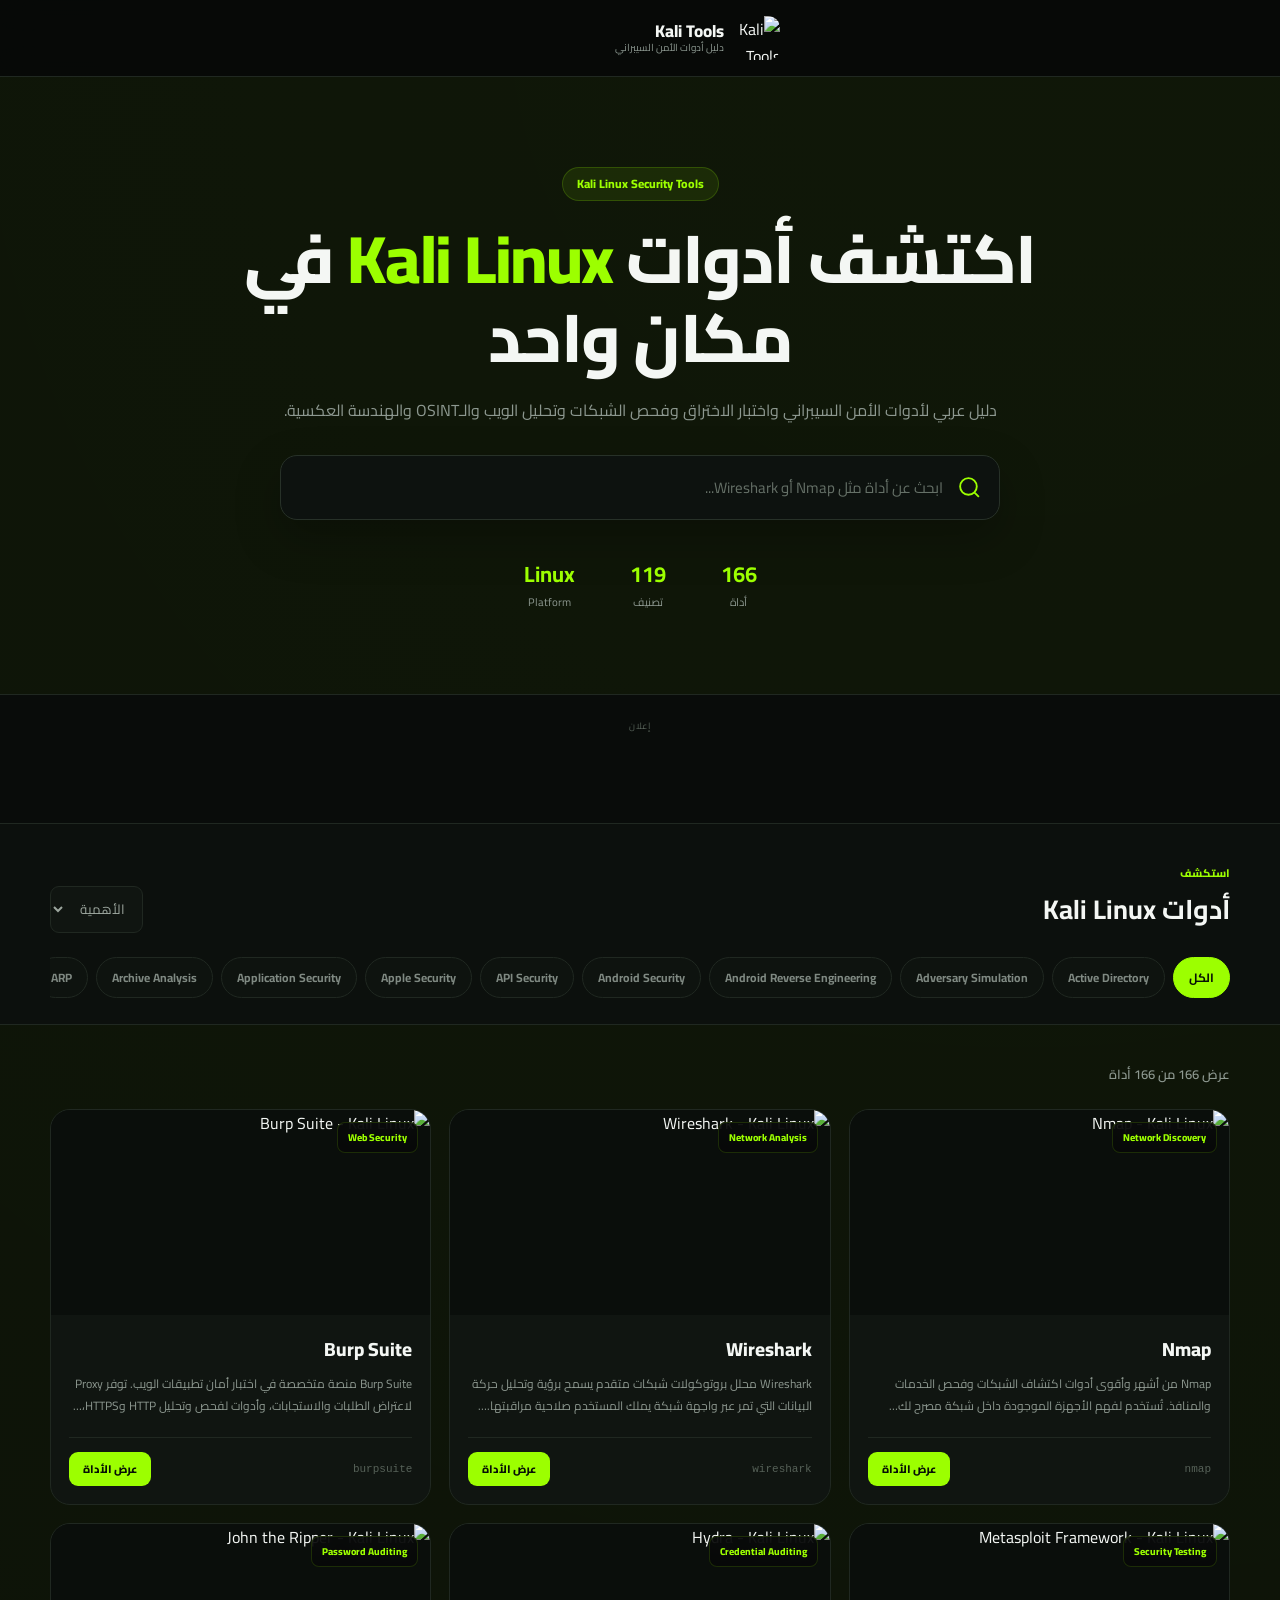
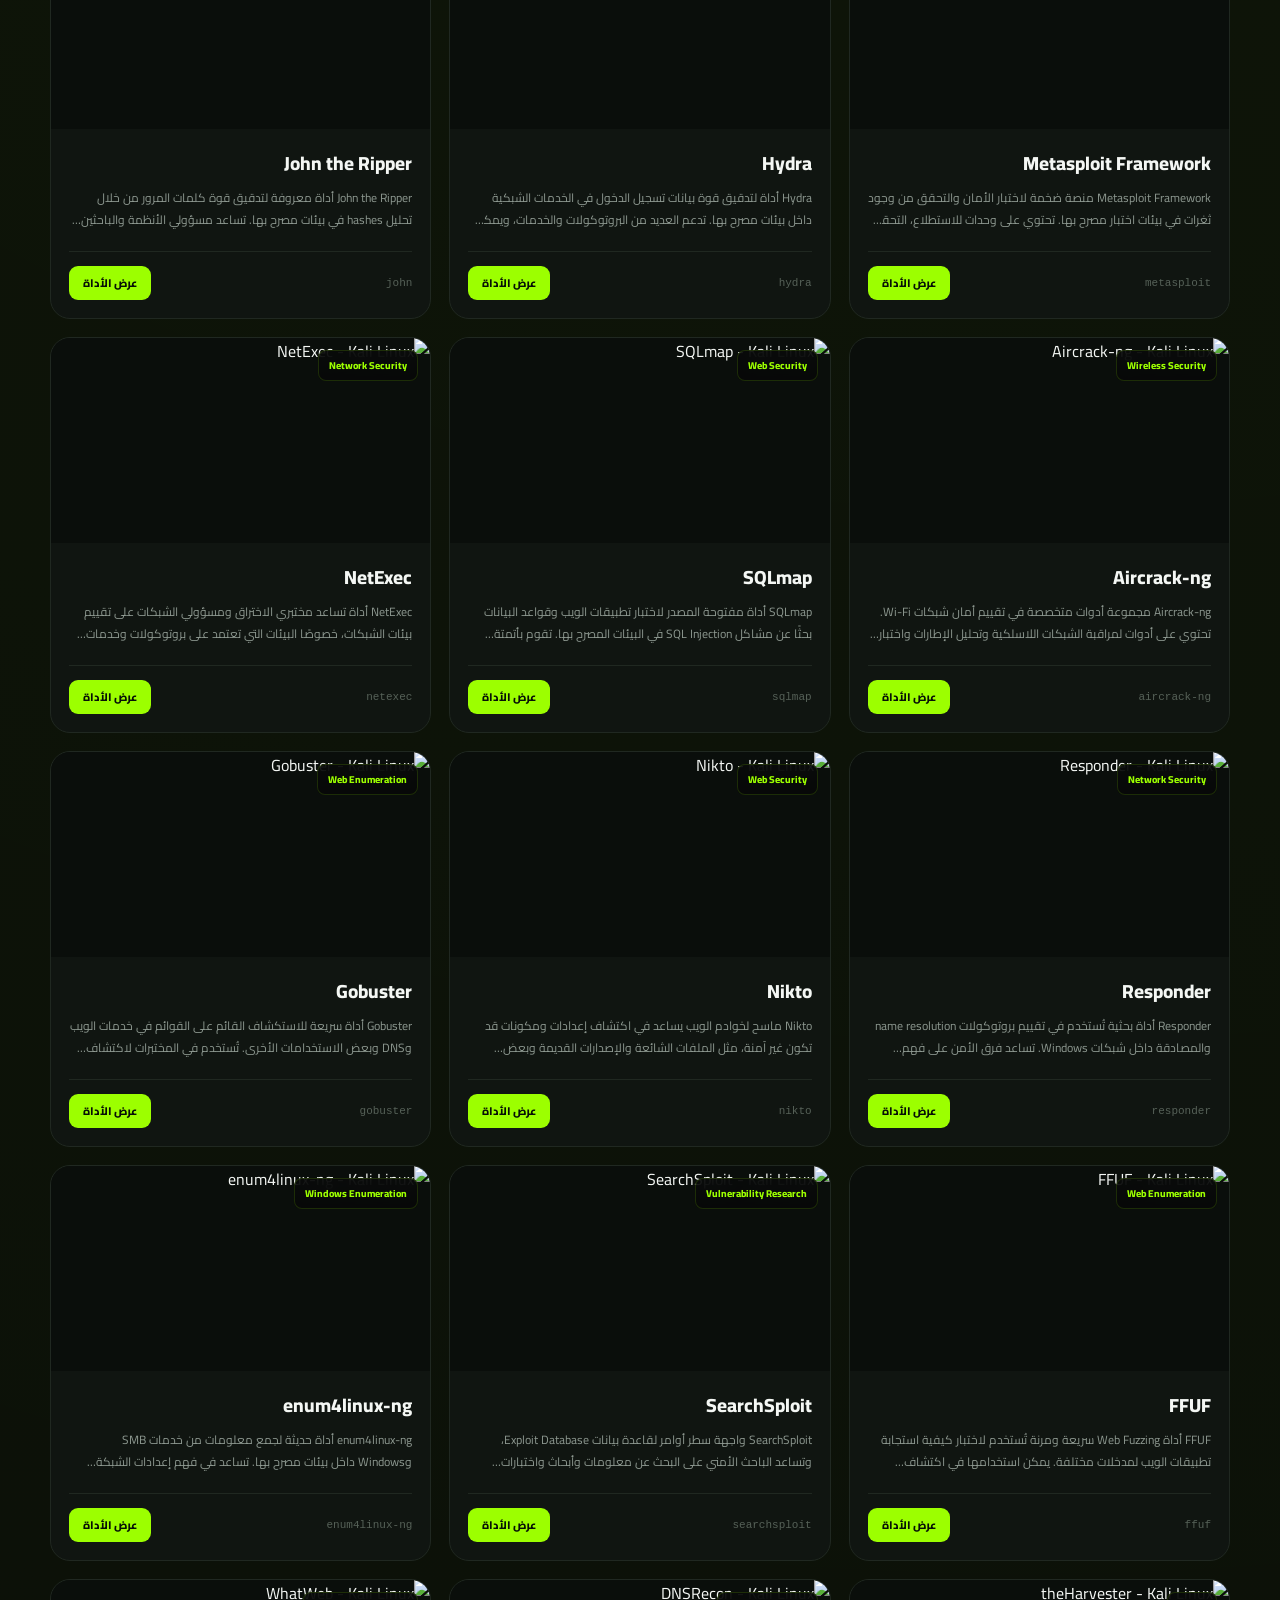
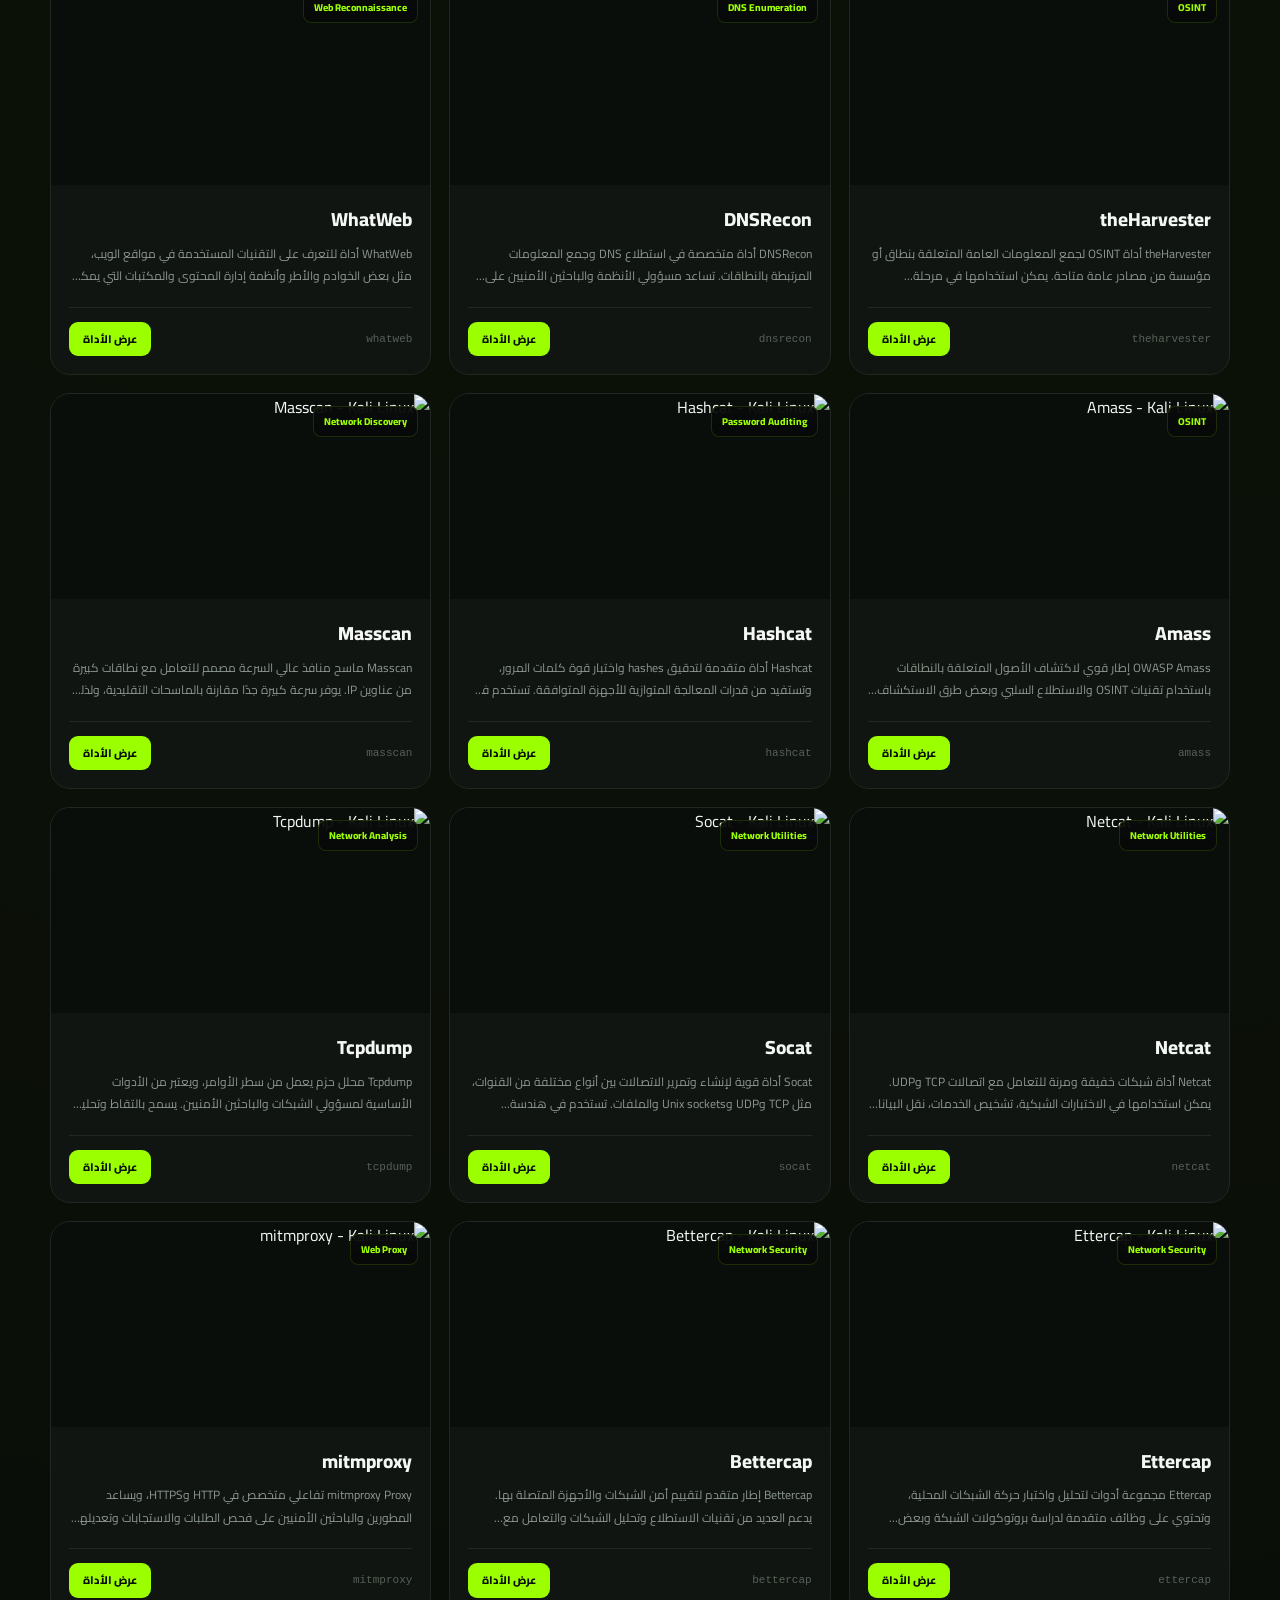
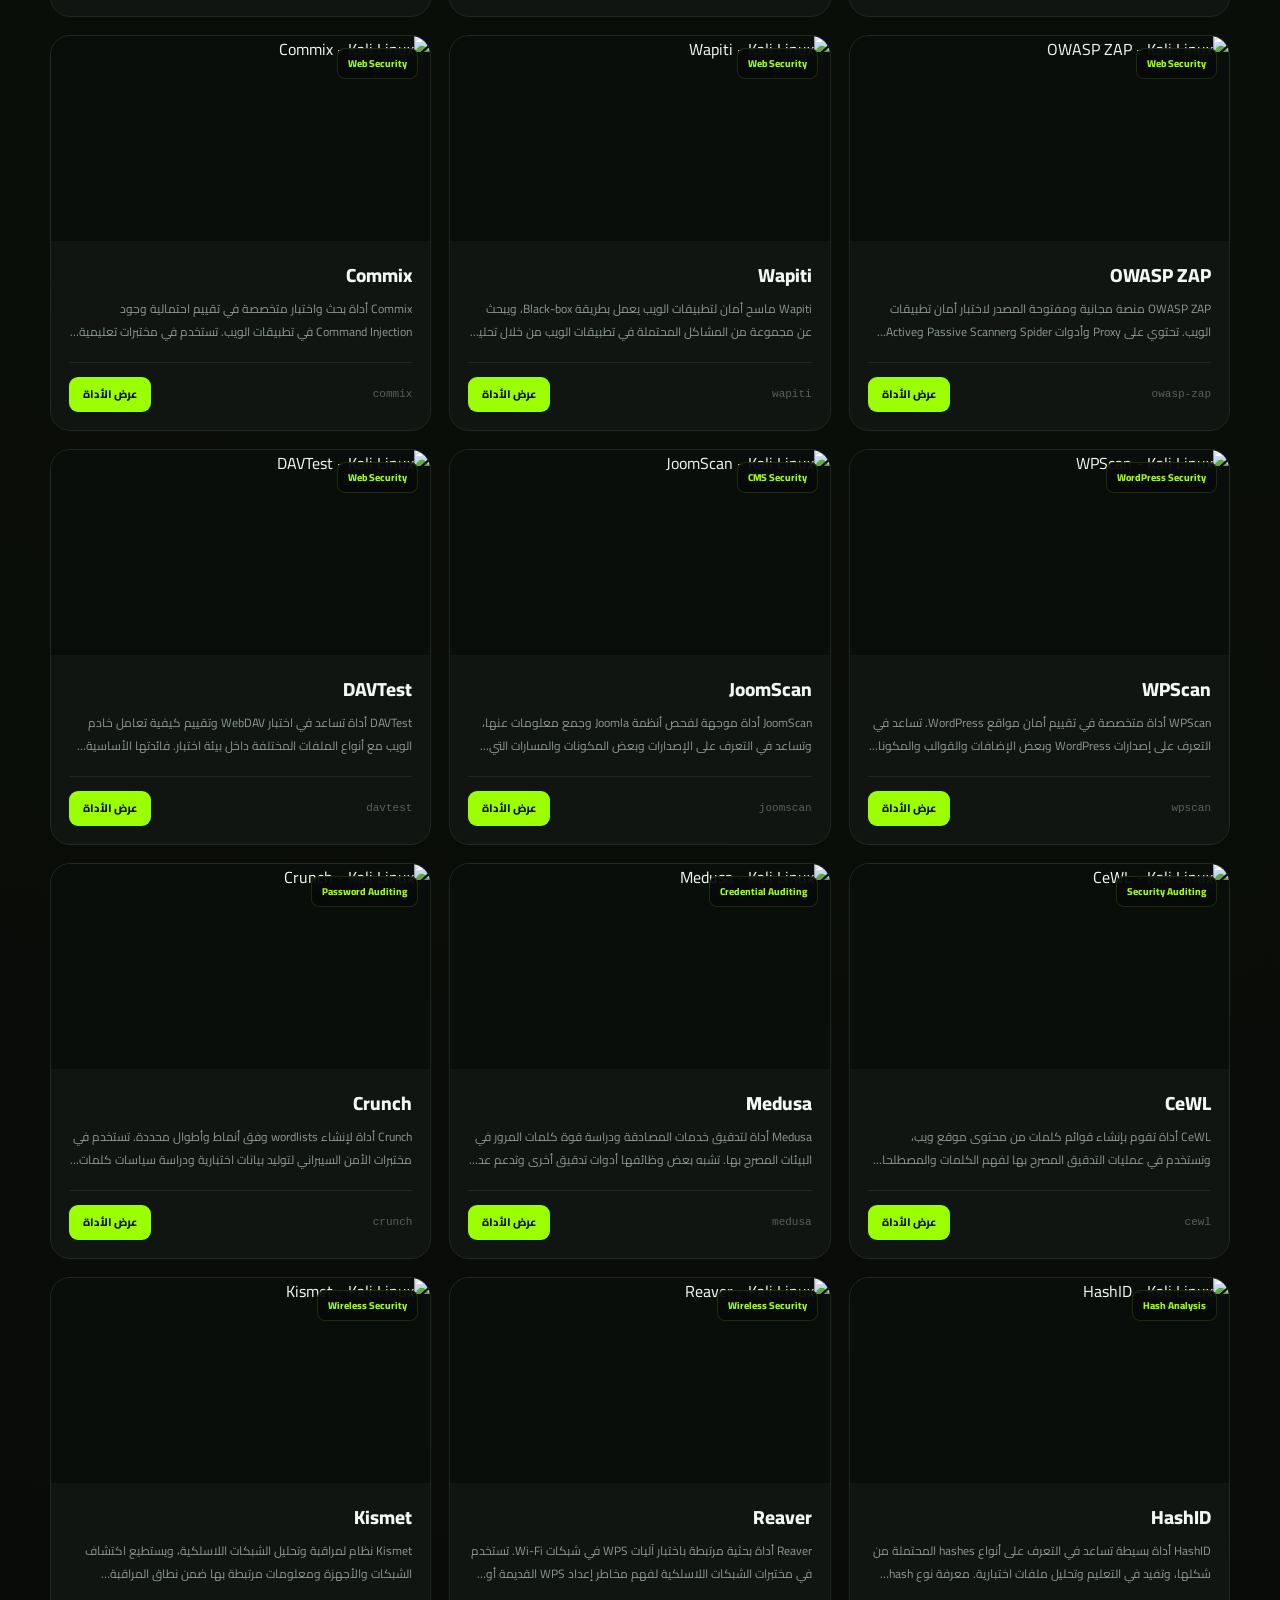
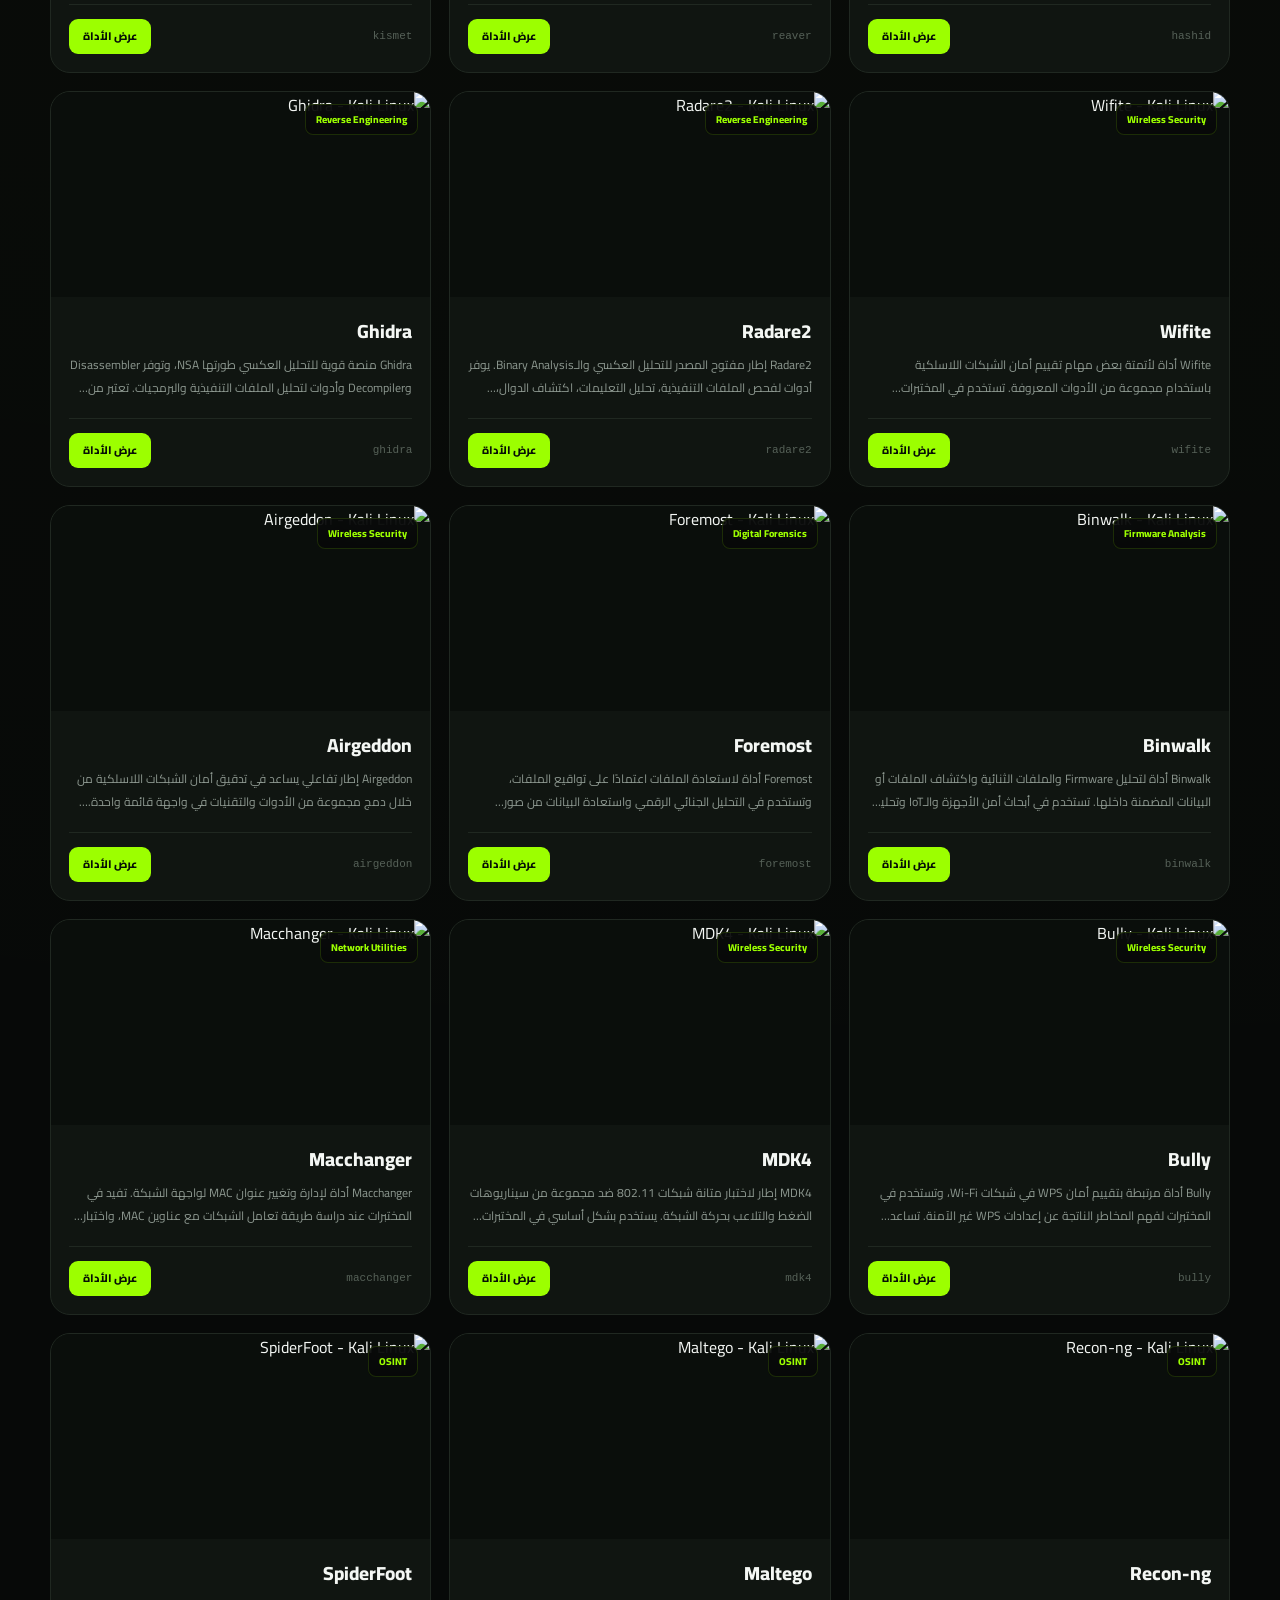
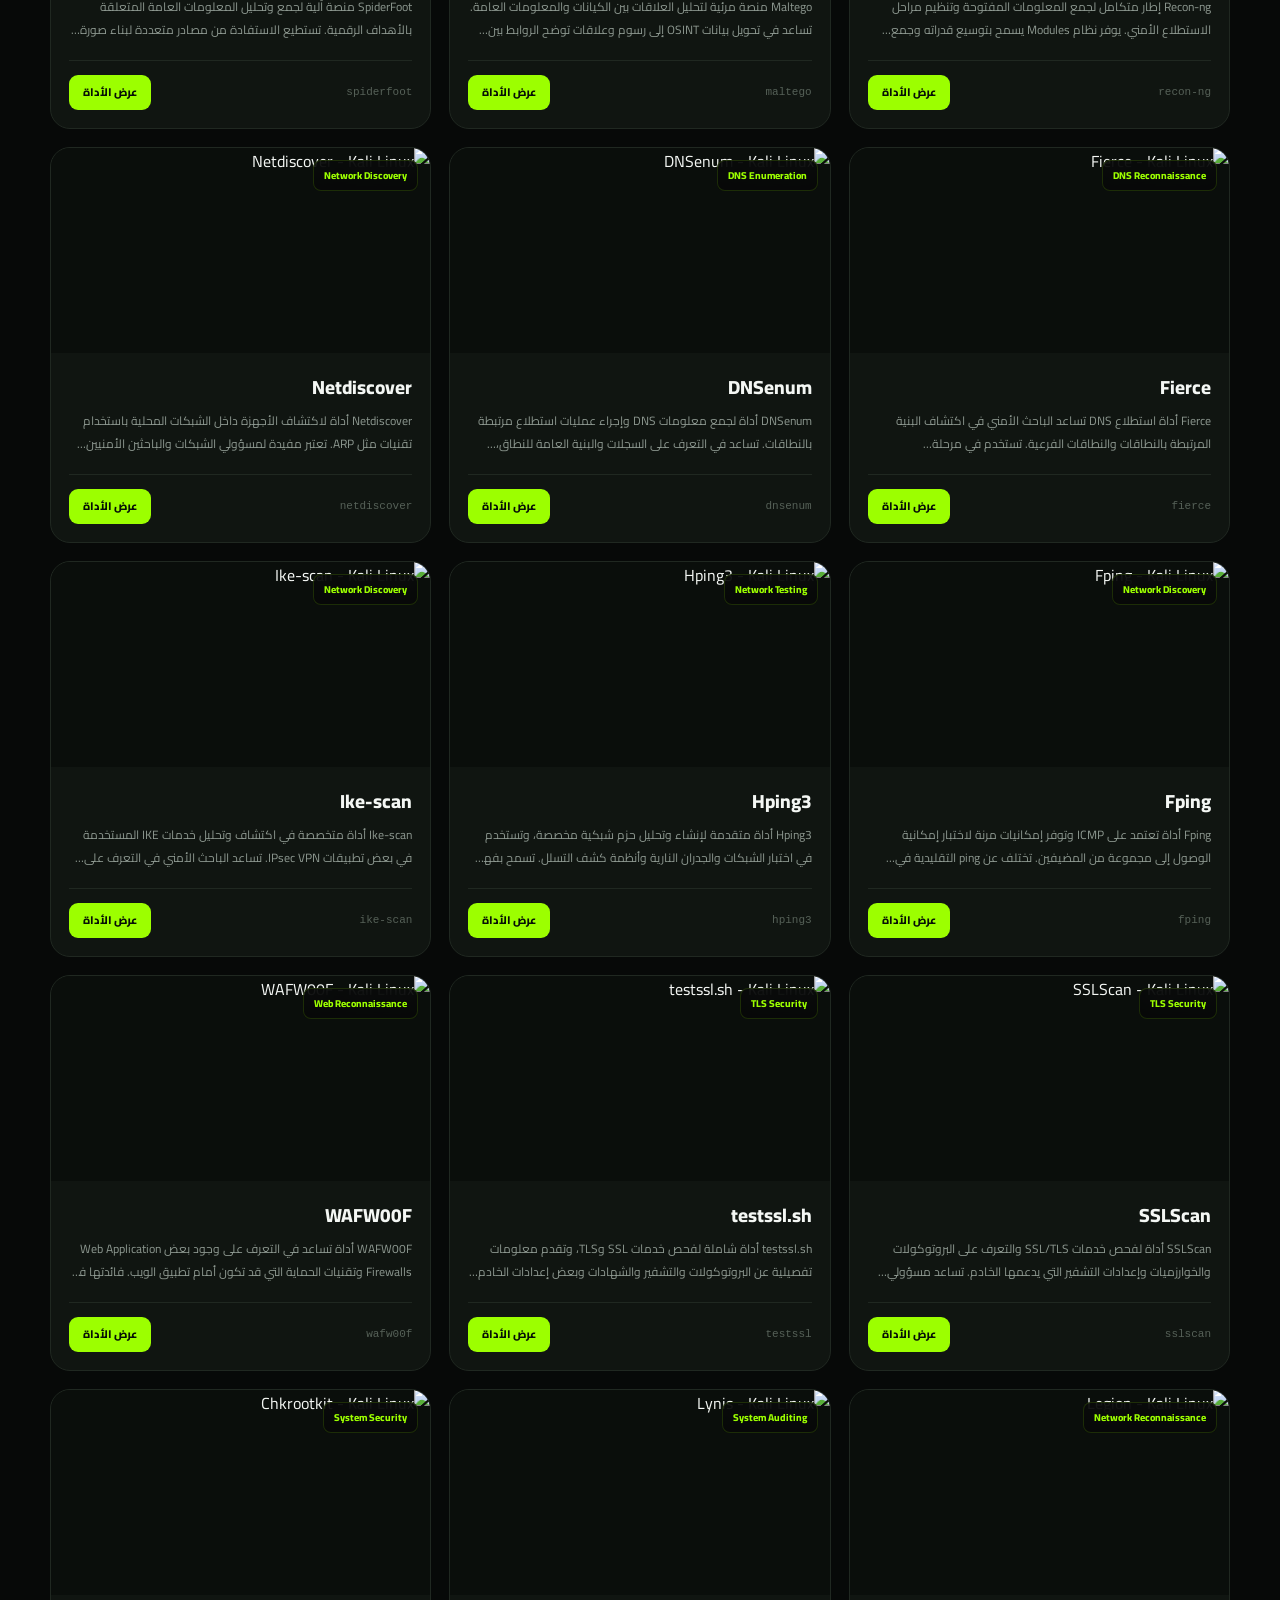
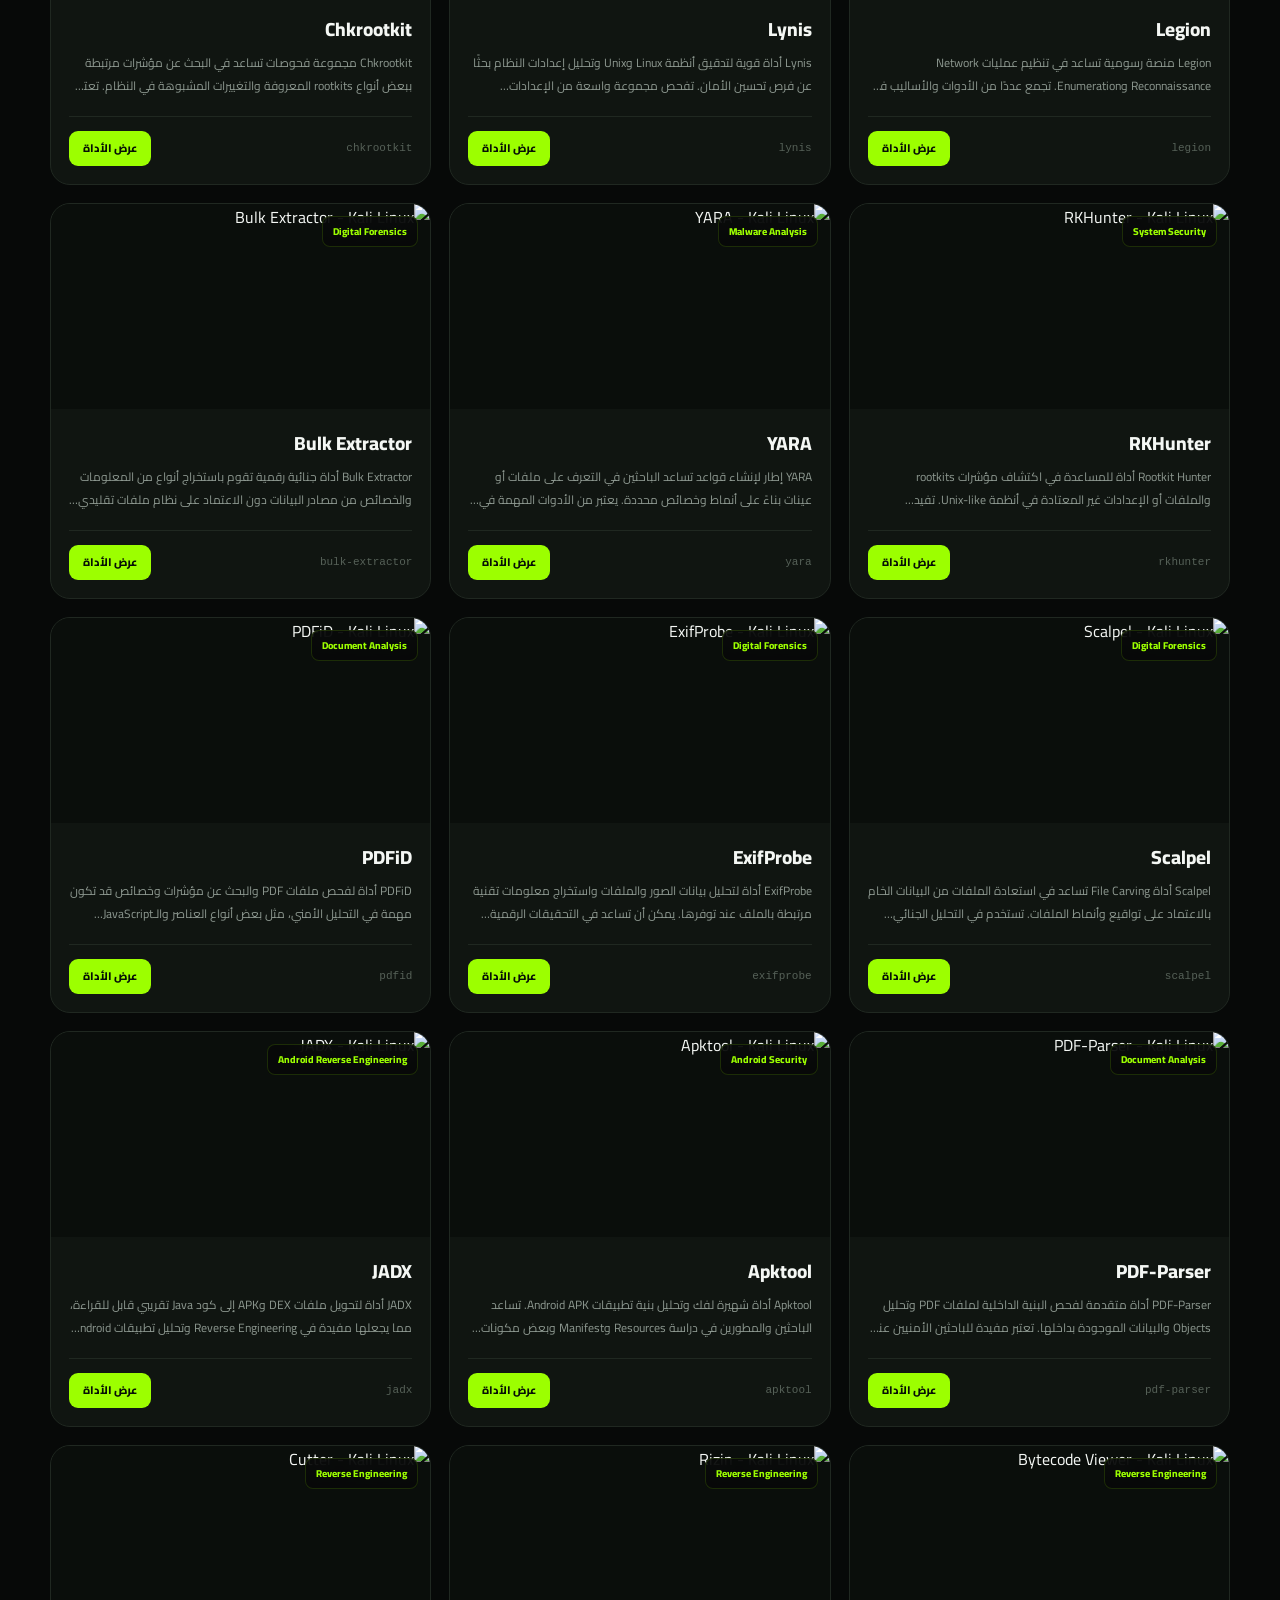
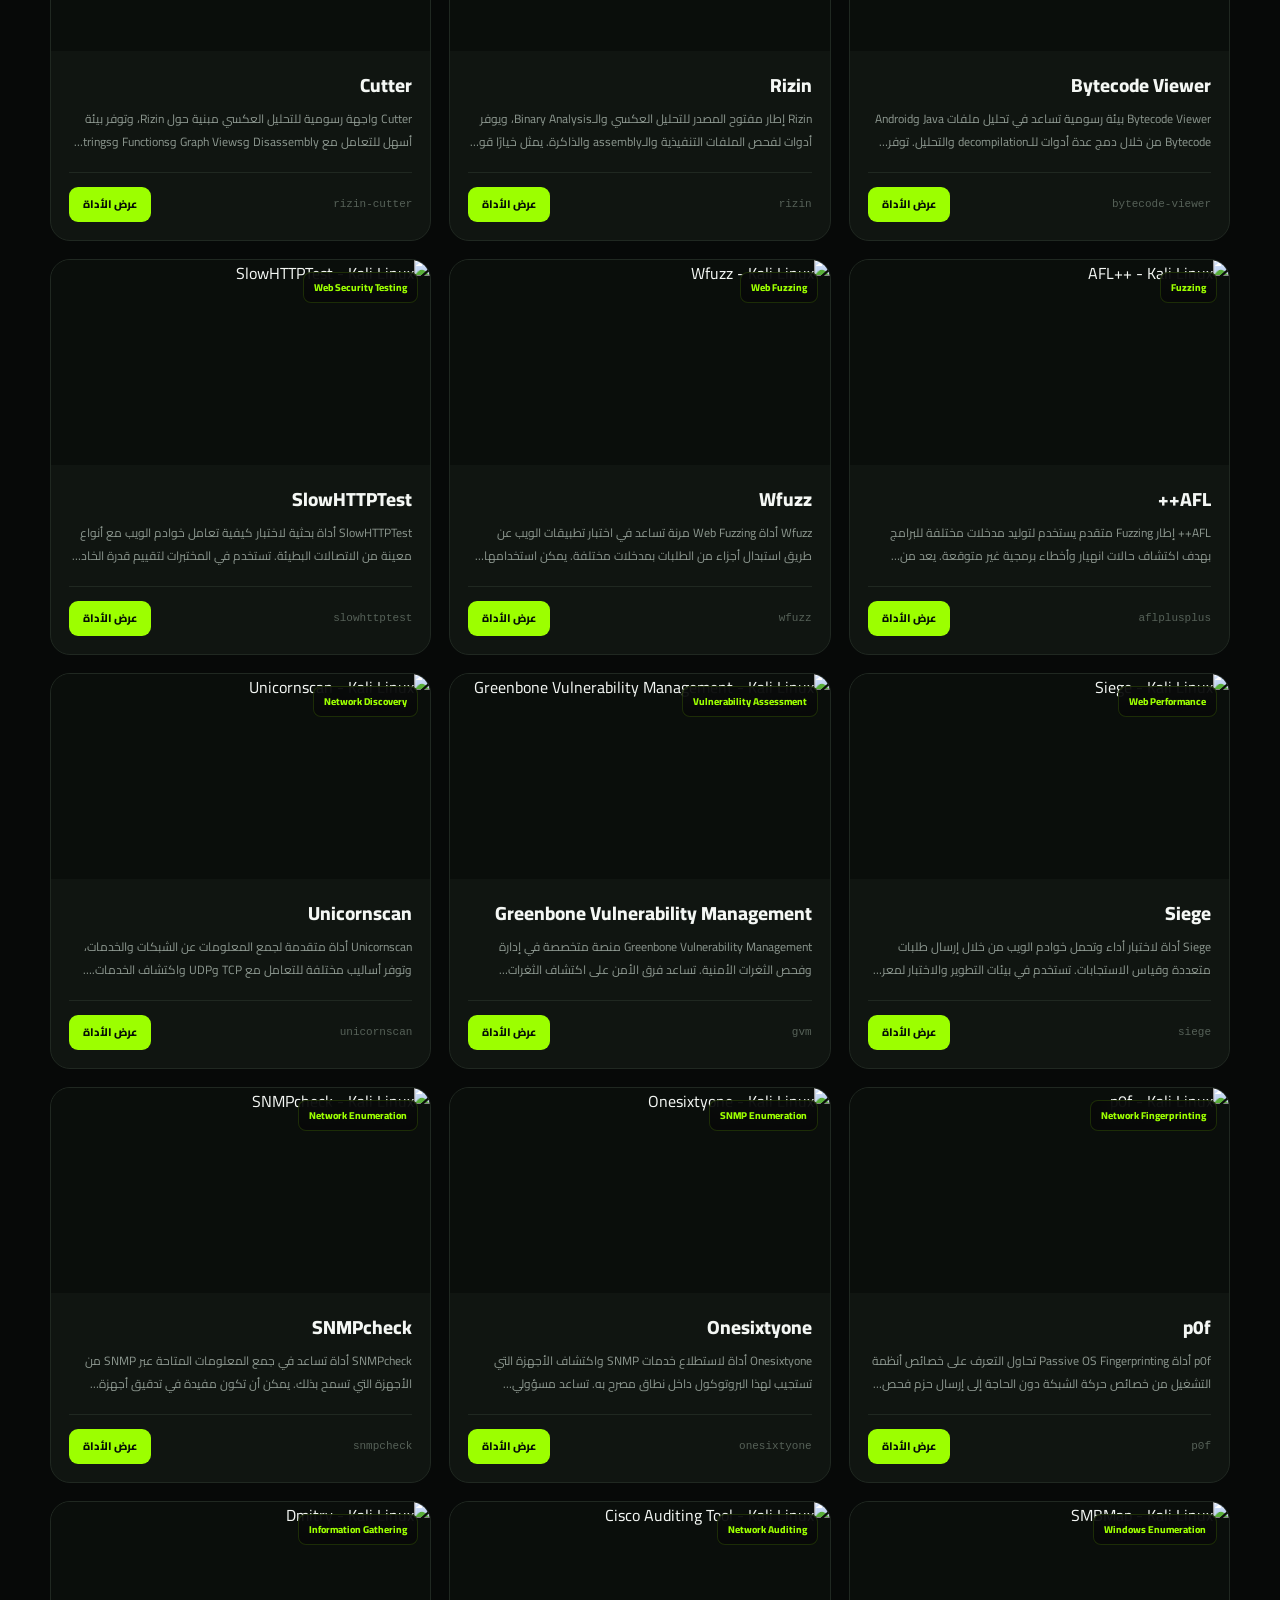
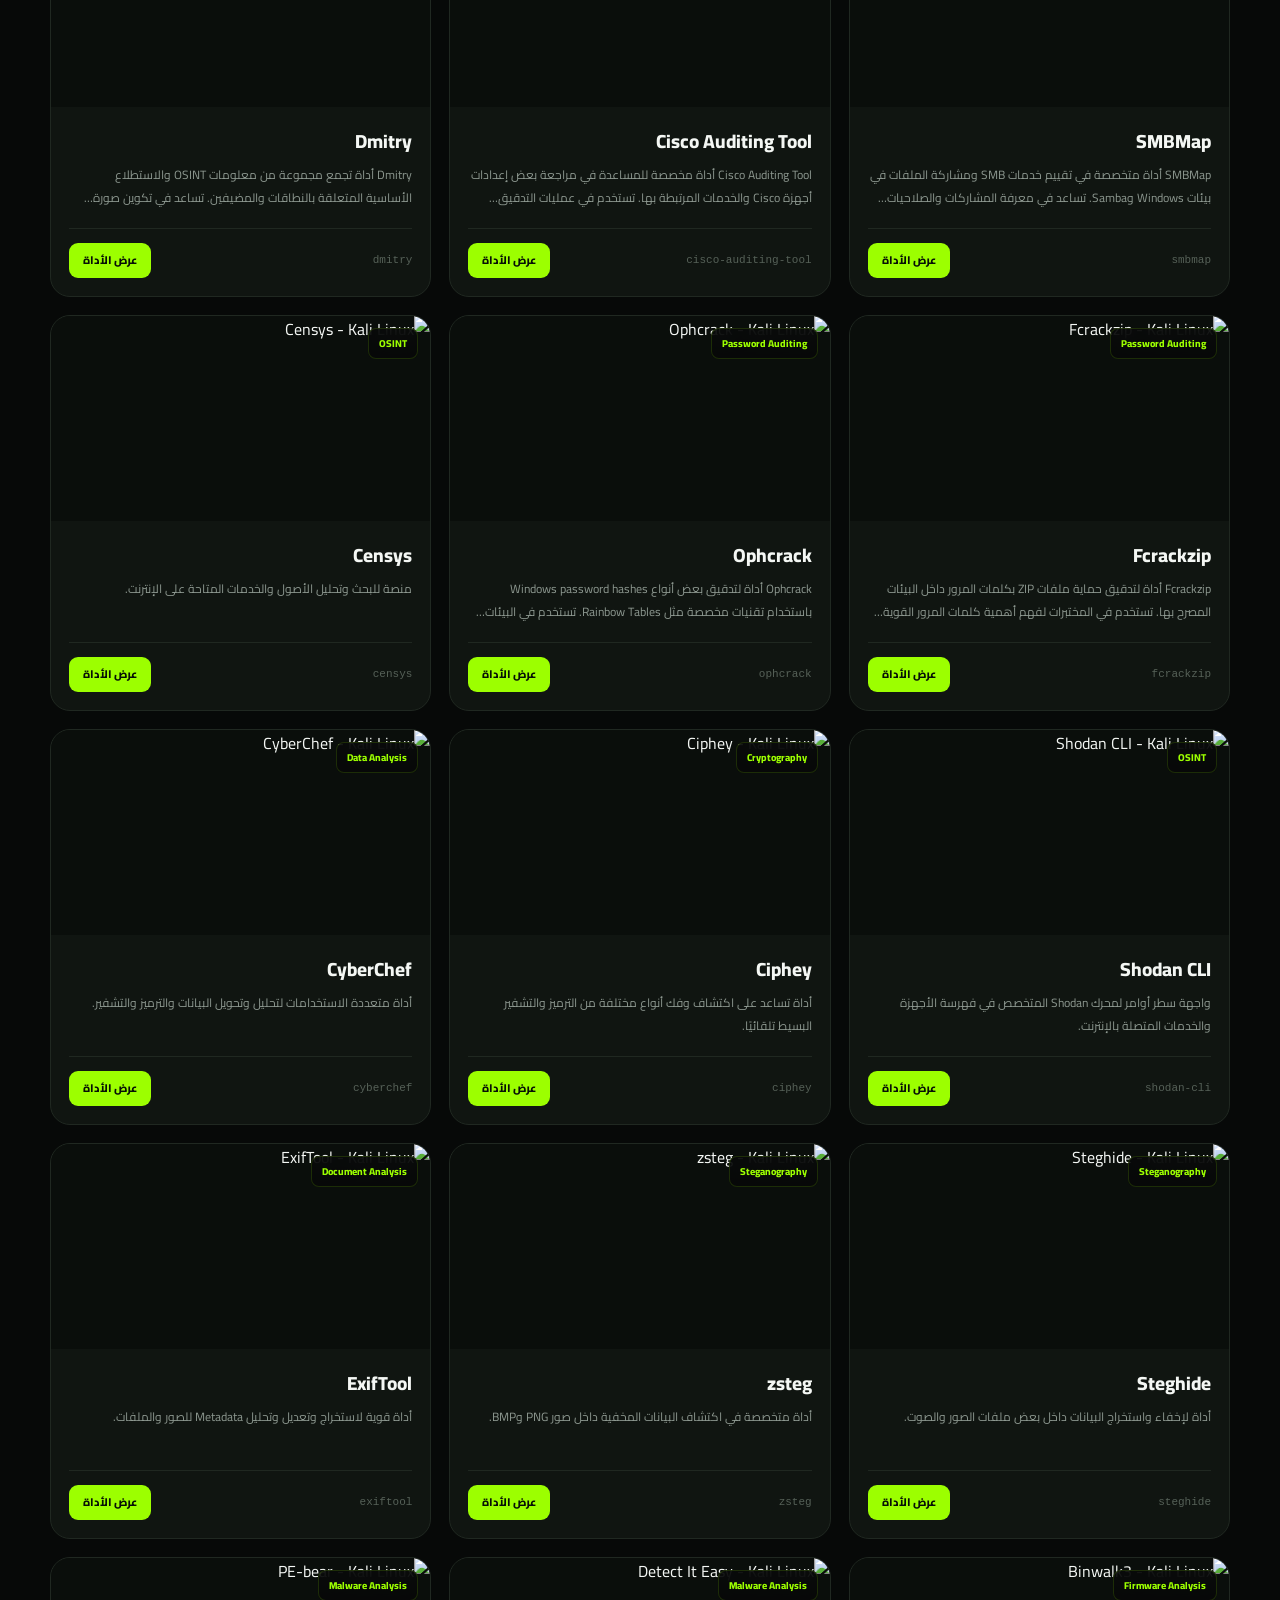
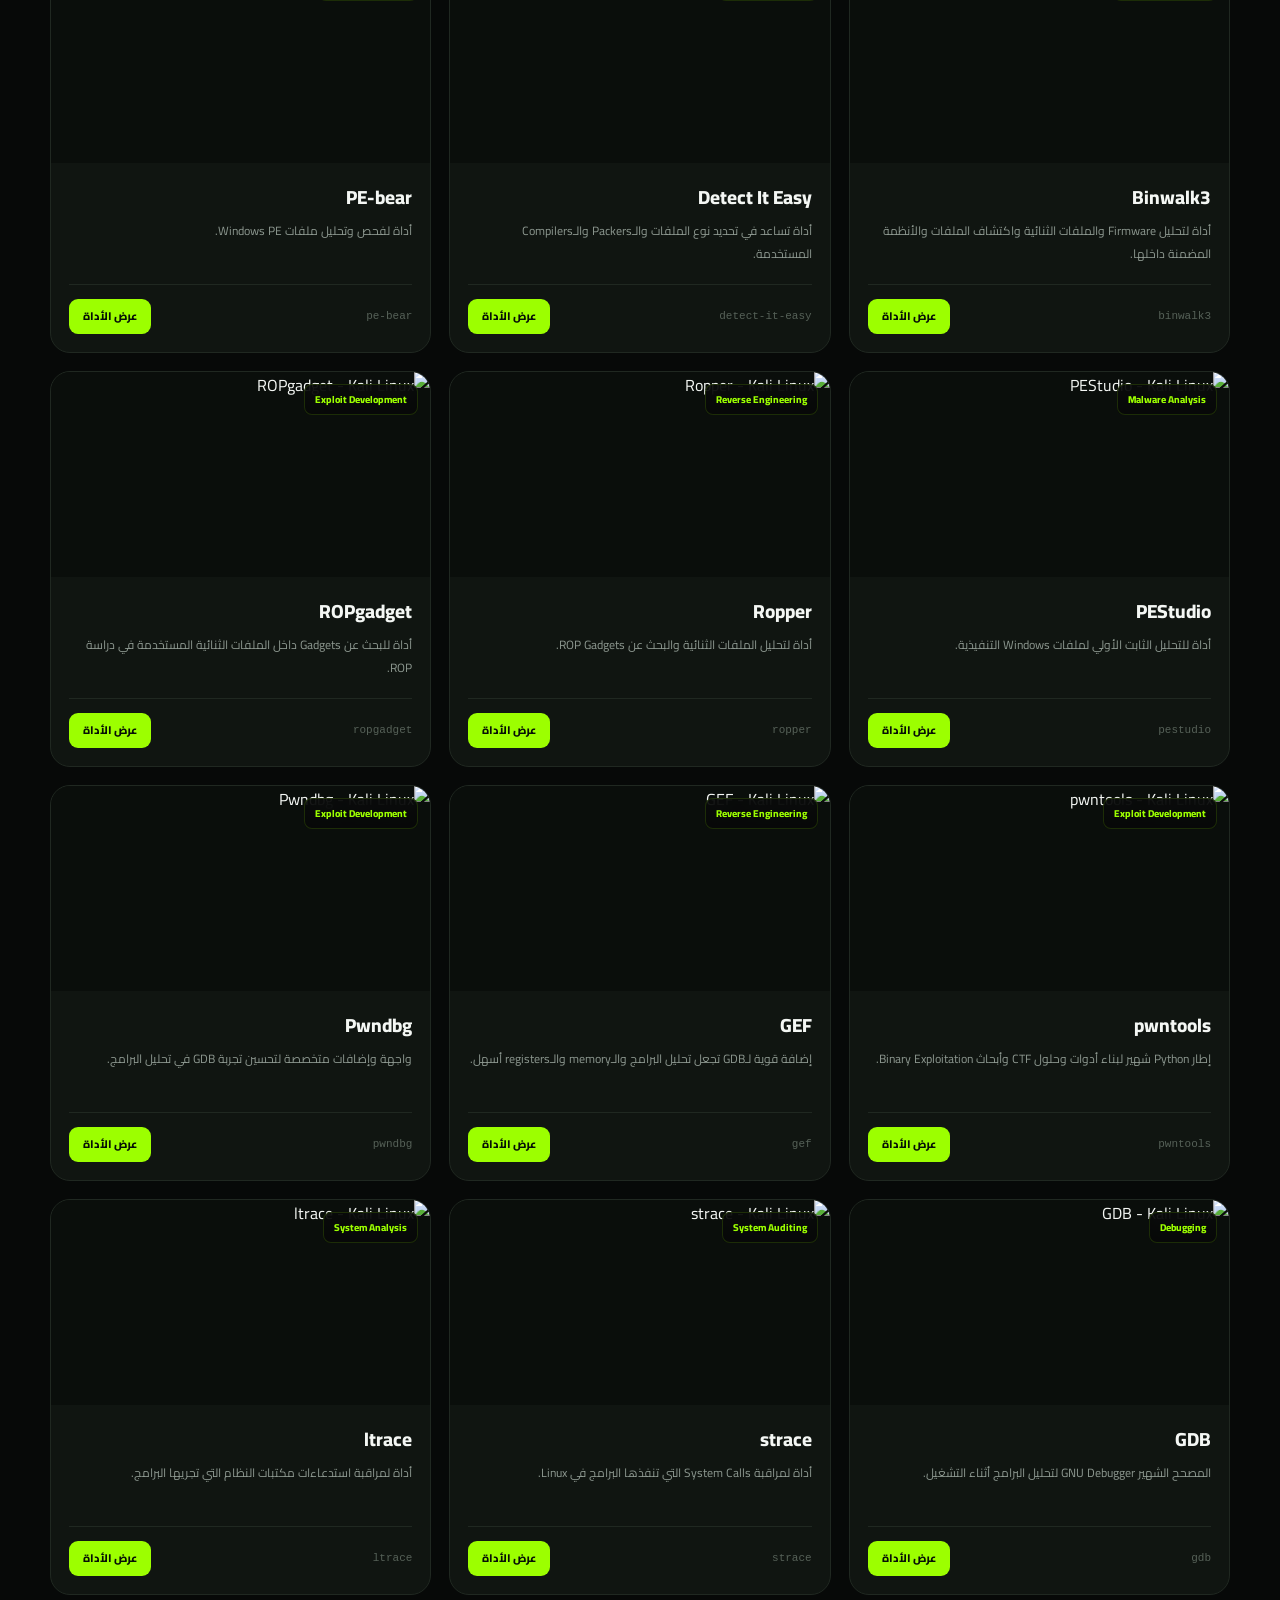
==== commit ee142a0c: "Remove buttons from desktop navigation menu Removed several navigation buttons from the desktop navi" ====
--- a/index.html
+++ b/index.html
@@ -101,29 +101,9 @@
 
 <nav class="desktop-nav">
 
-<button class="nav-link active" data-category="الكل">
-الكل
-</button>
-
-<button class="nav-link" data-category="Information Gathering">
-Information Gathering
-</button>
-
-<button class="nav-link" data-category="Network Scanning">
-Network Scanning
-</button>
-
-<button class="nav-link" data-category="Web">
-Web
-</button>
-
-<button class="nav-link" data-category="Vulnerability">
-Vulnerability
-</button>
-
-<button class="nav-link" data-category="Passwords">
-Passwords
-</button>
+
+
+
 
 </nav>
 
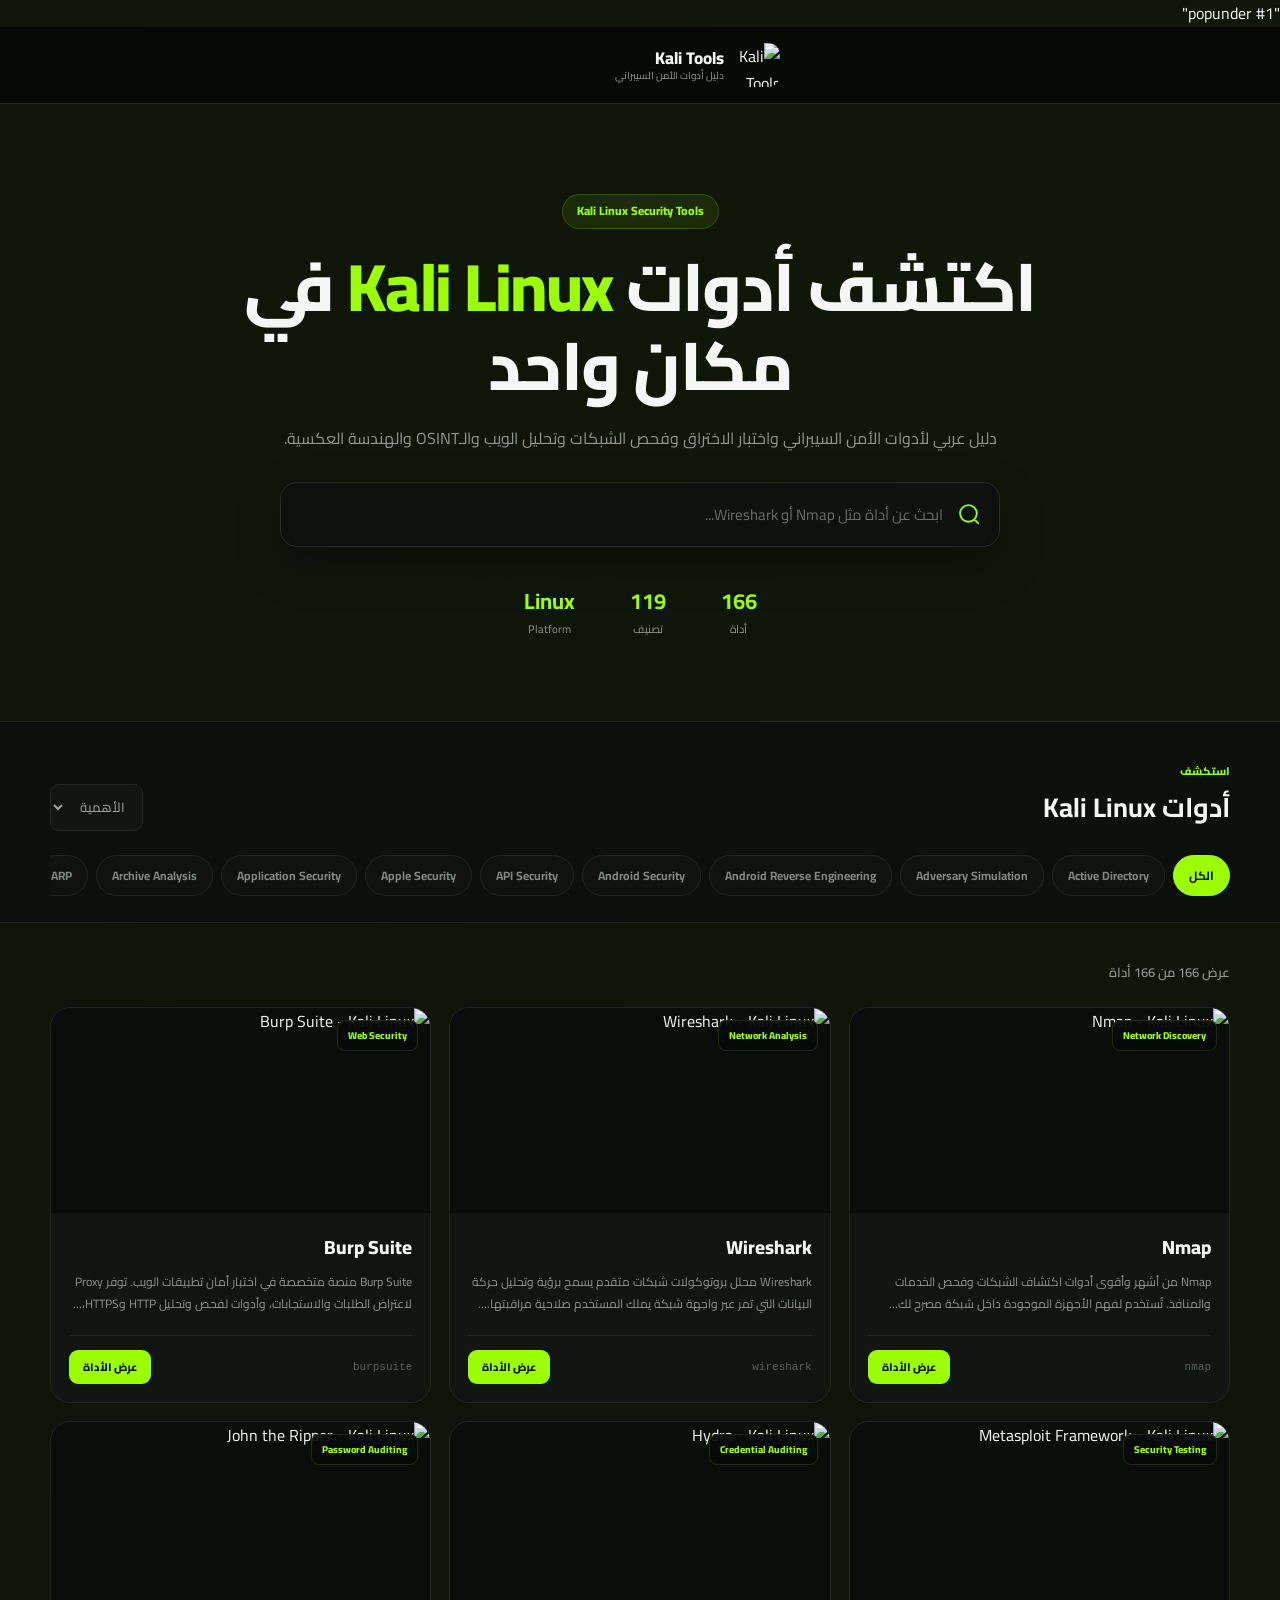
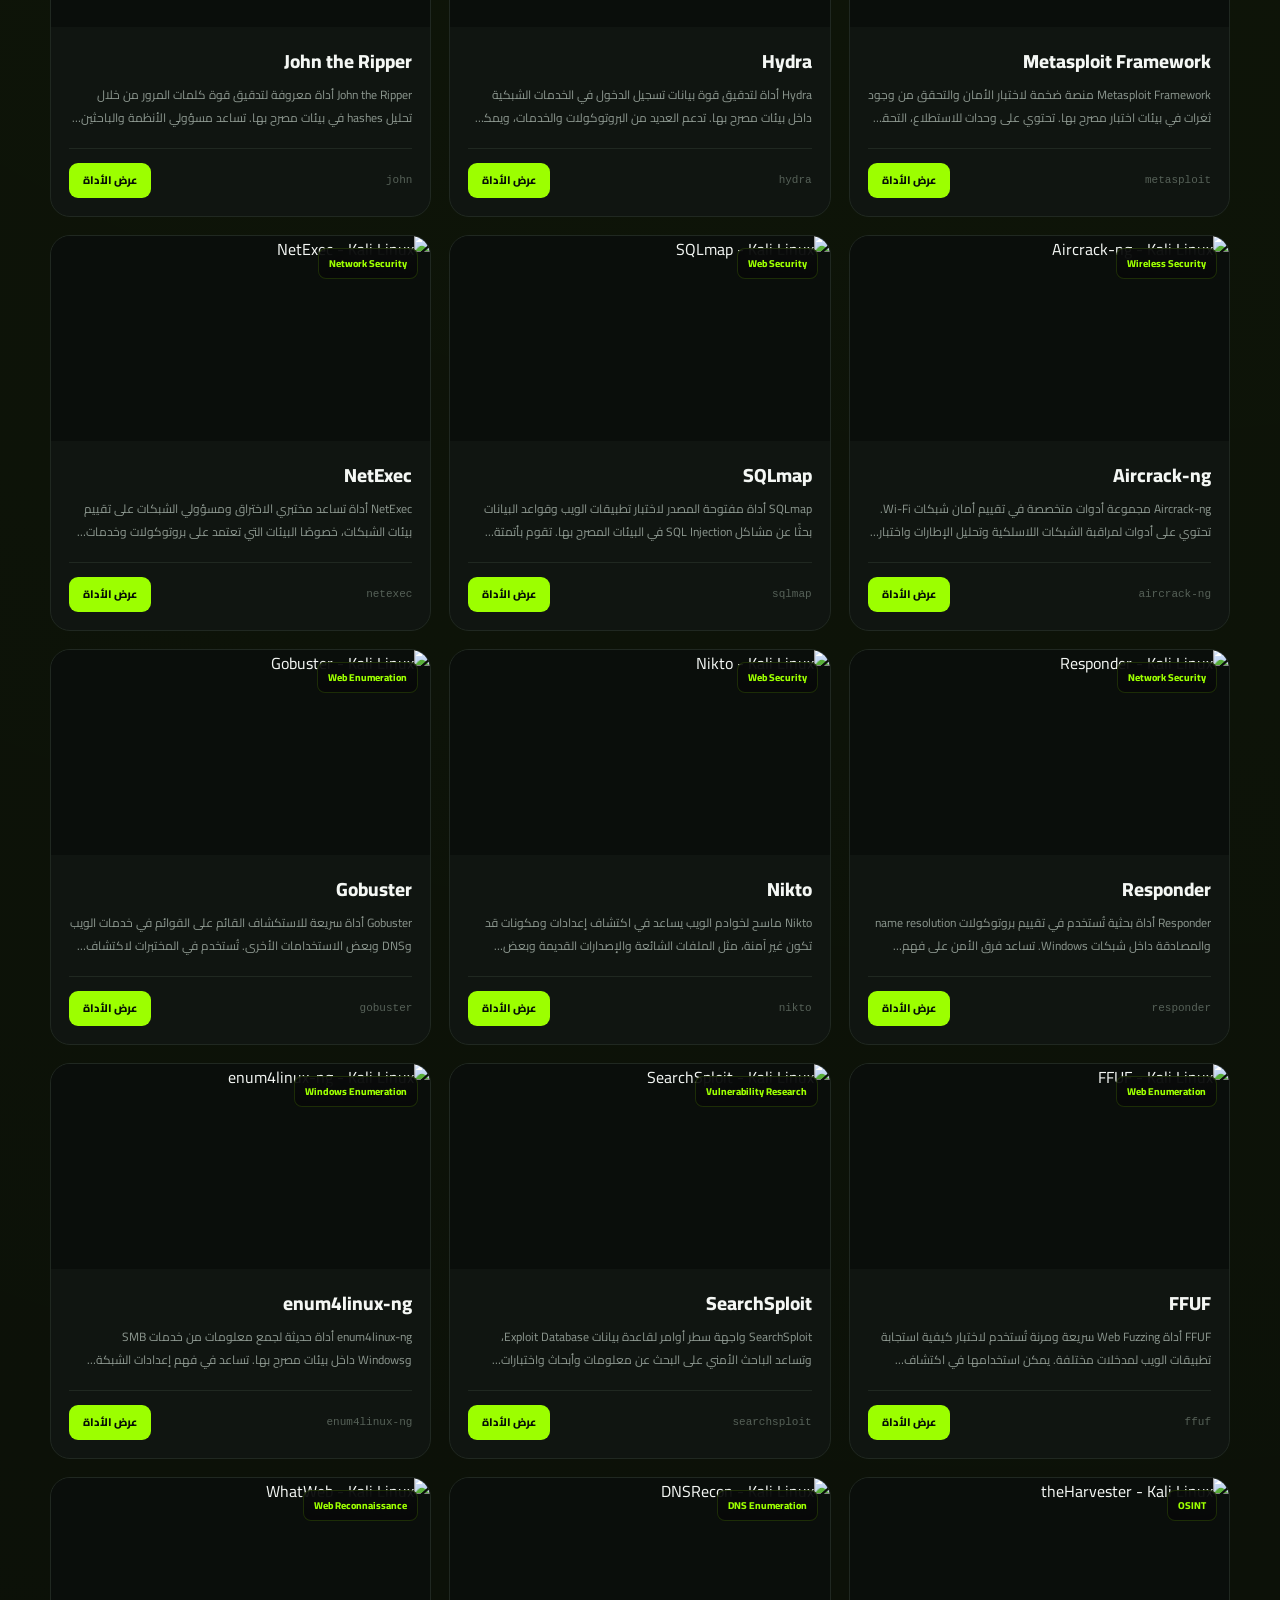
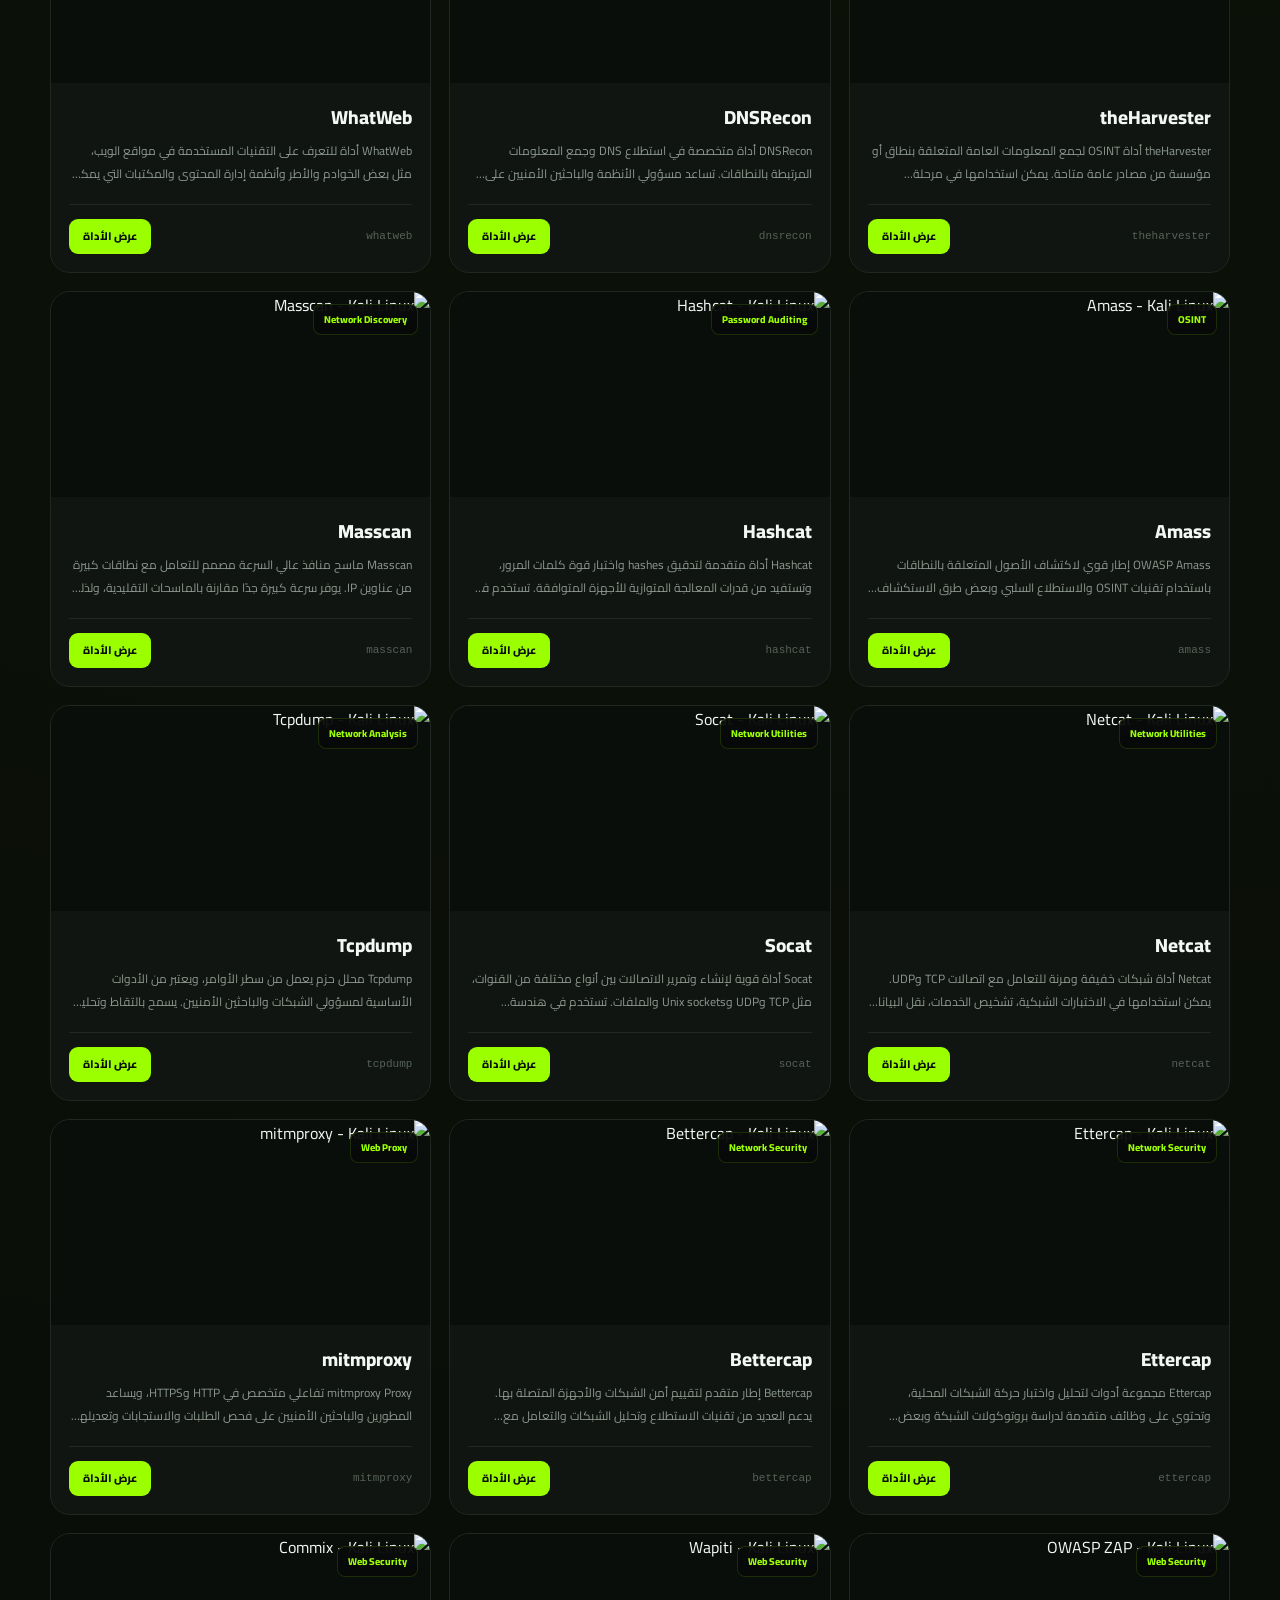
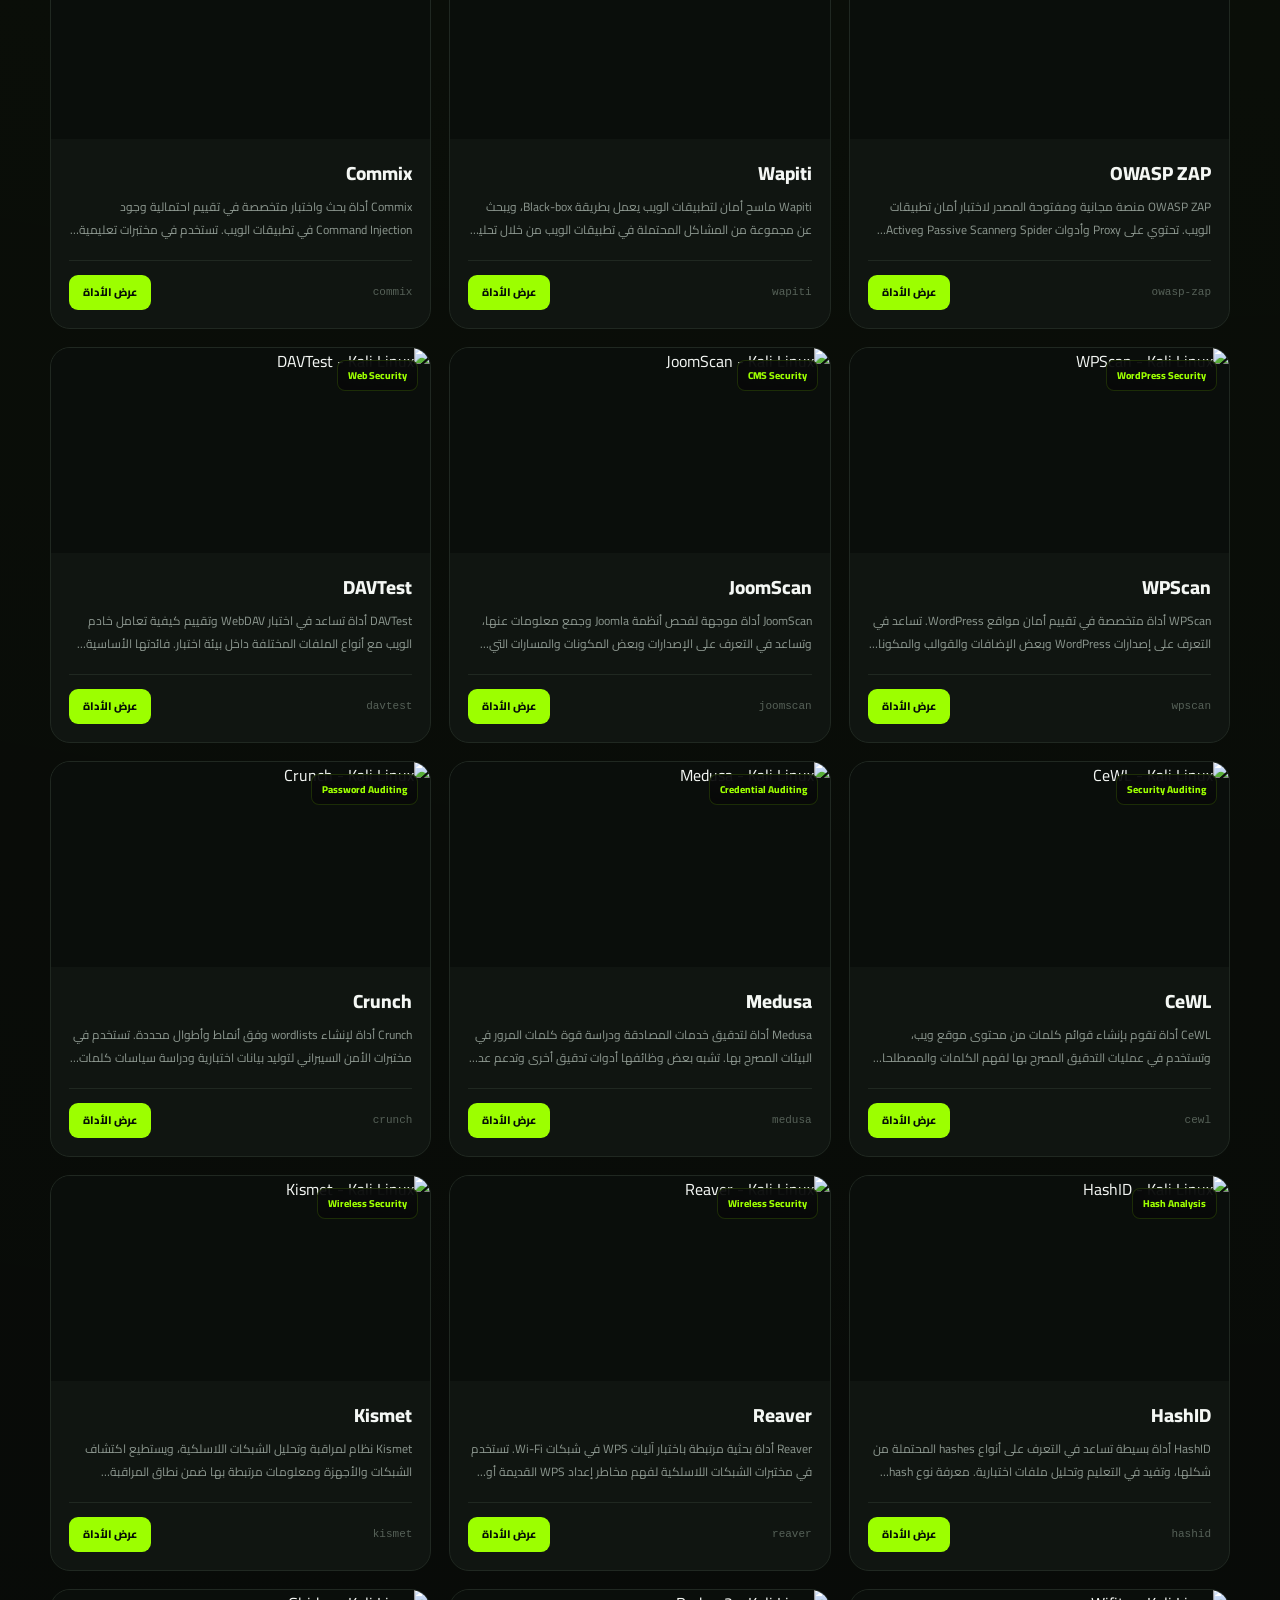
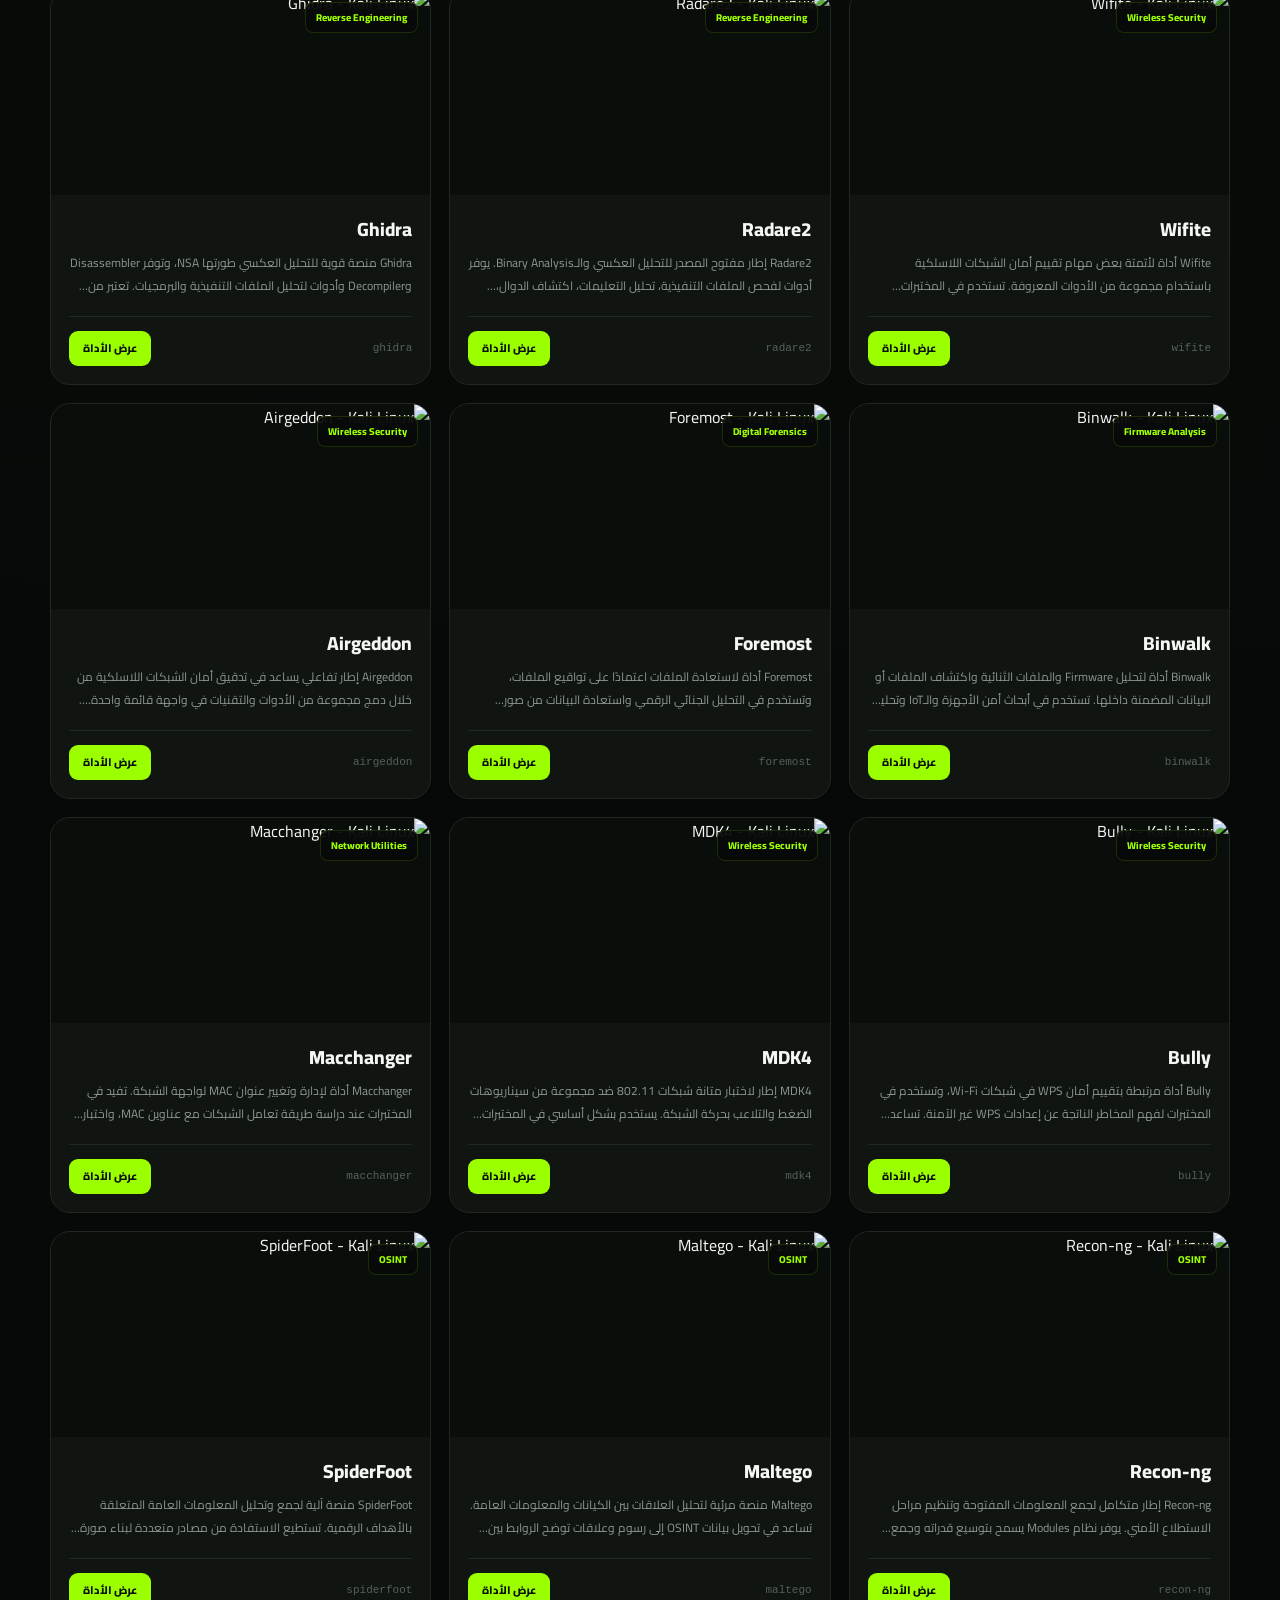
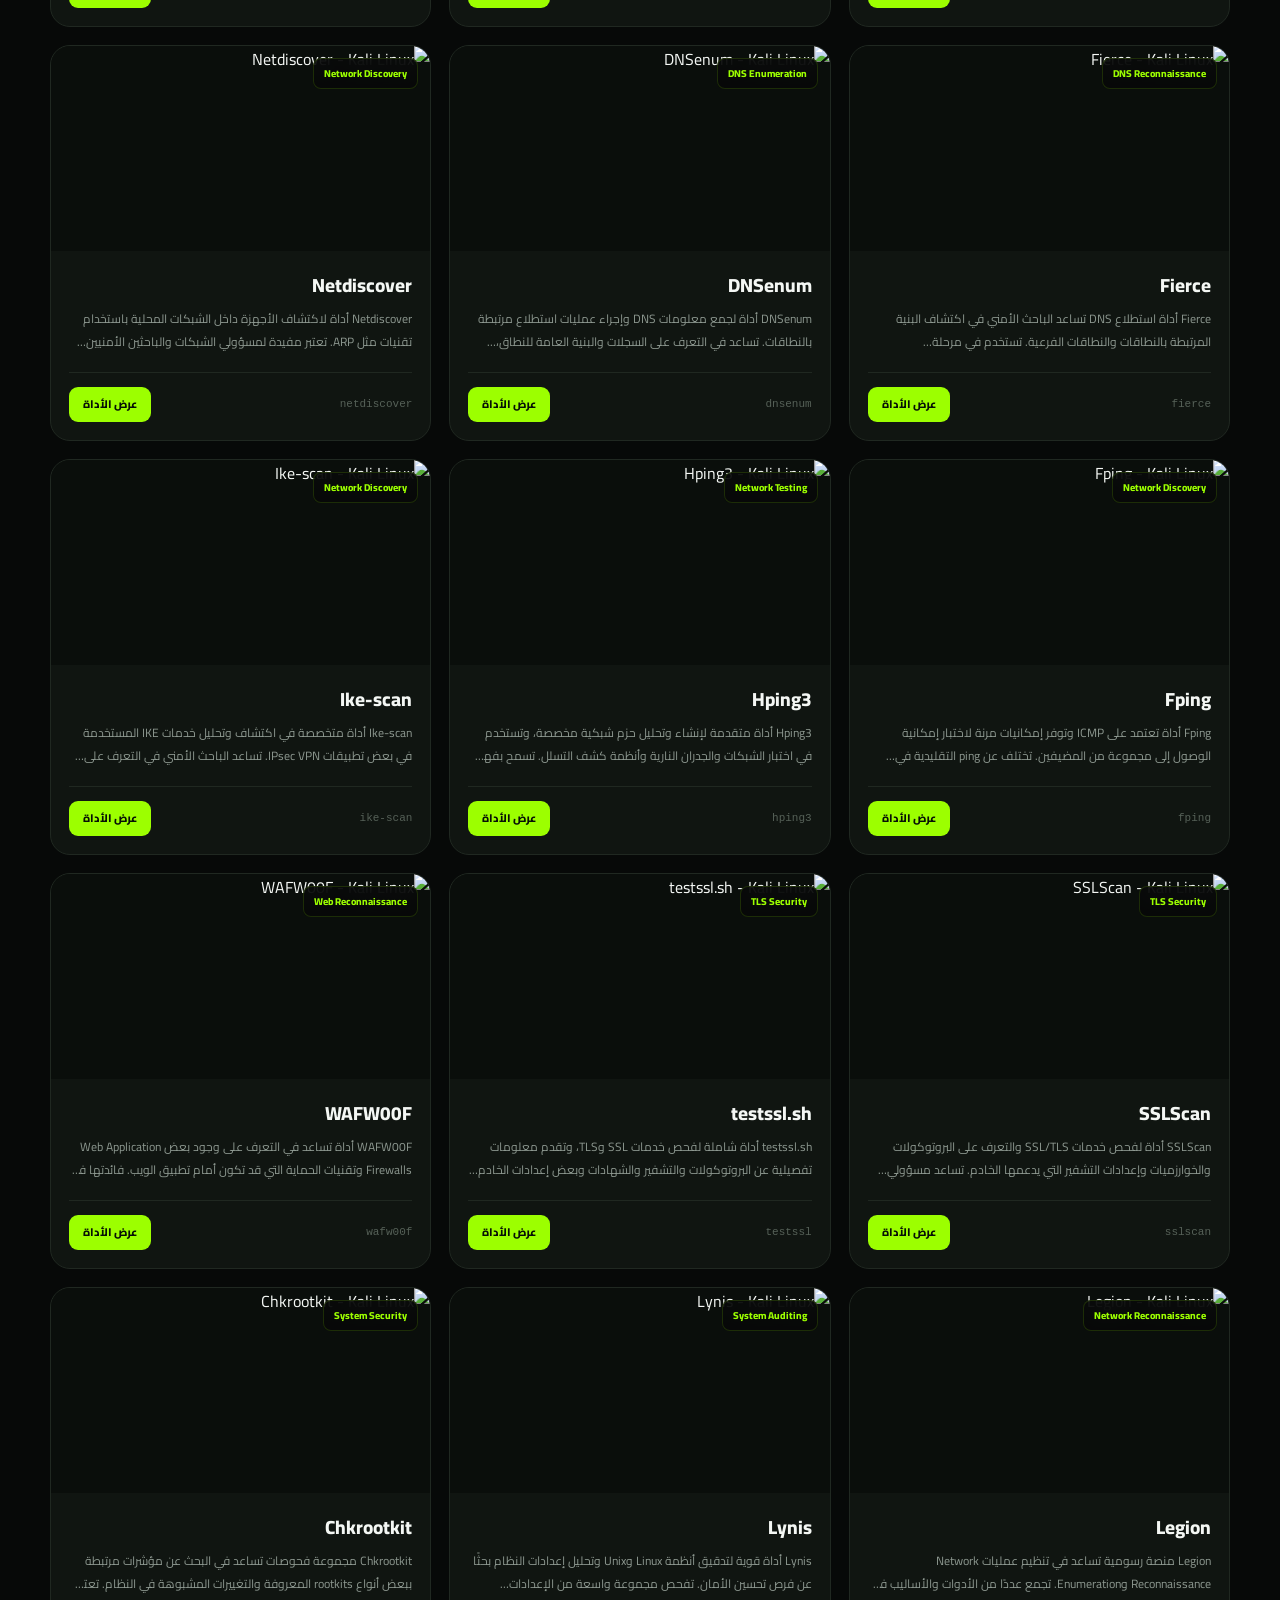
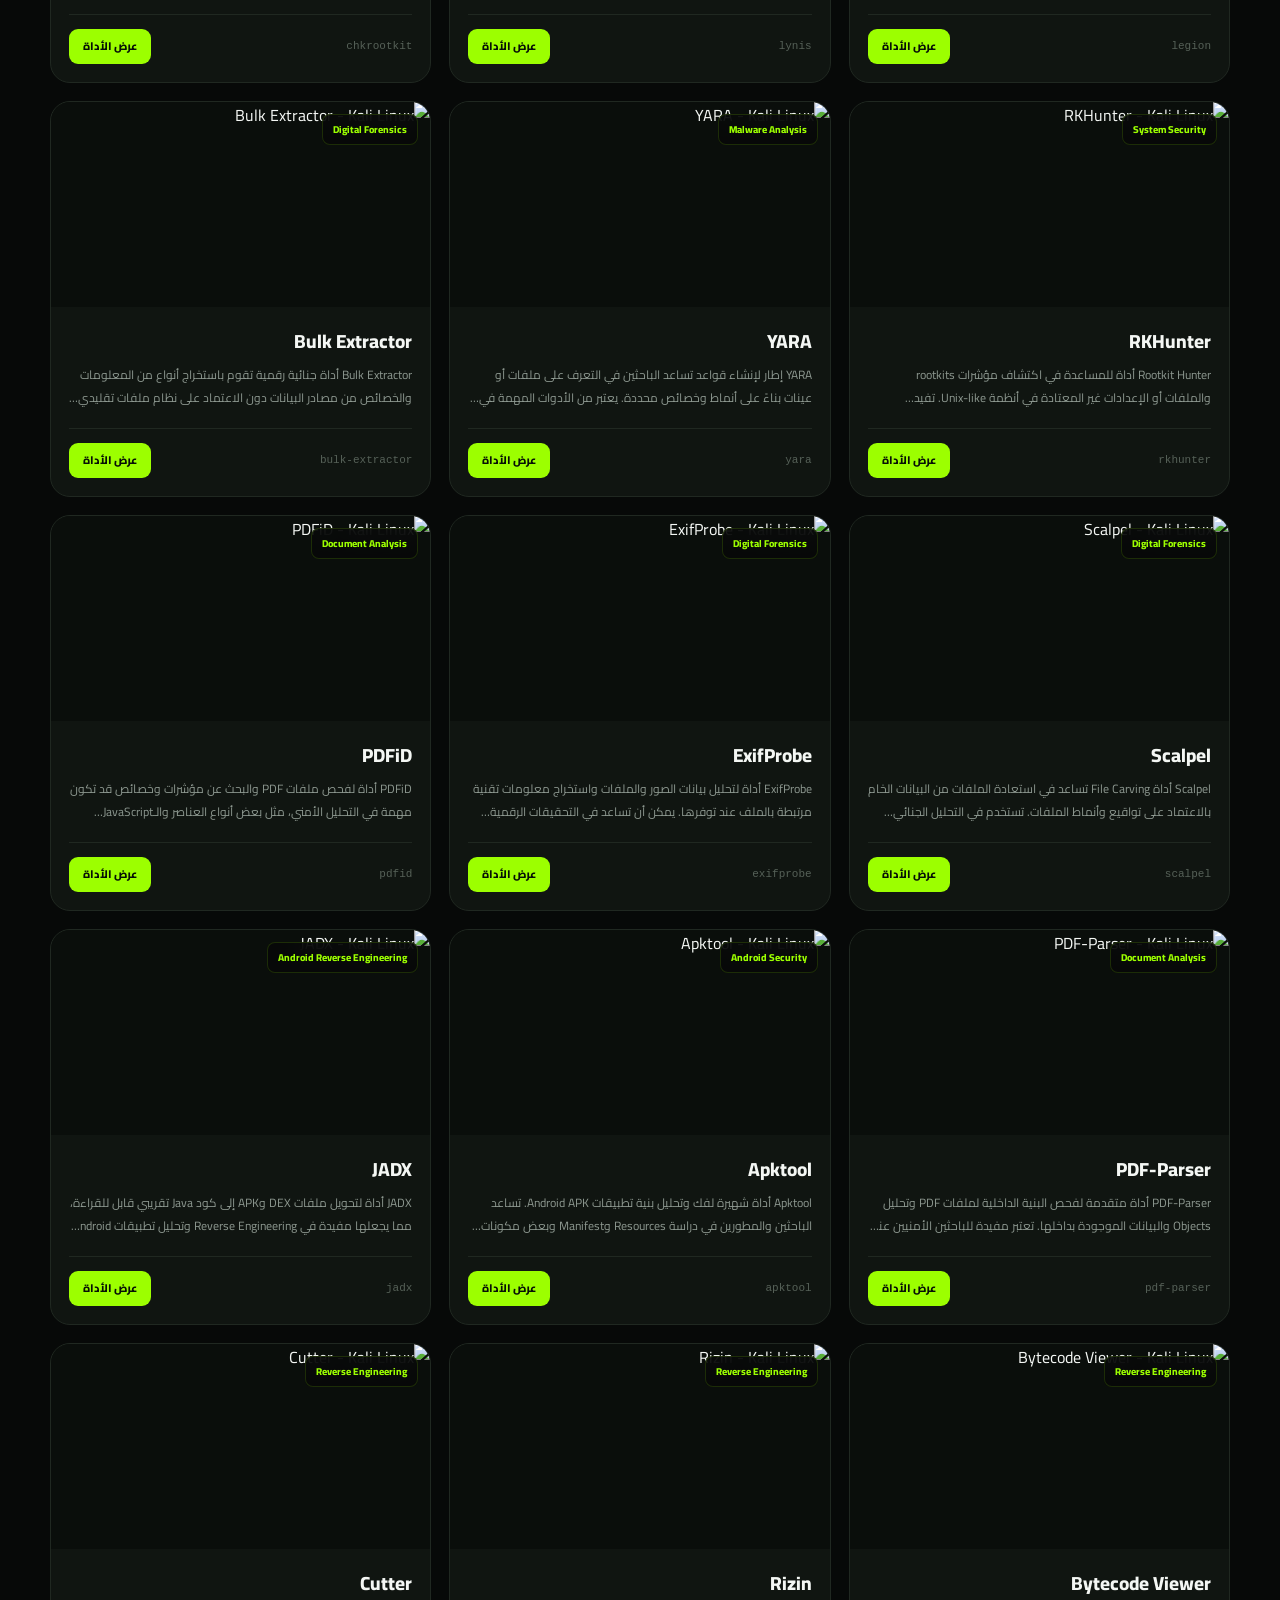
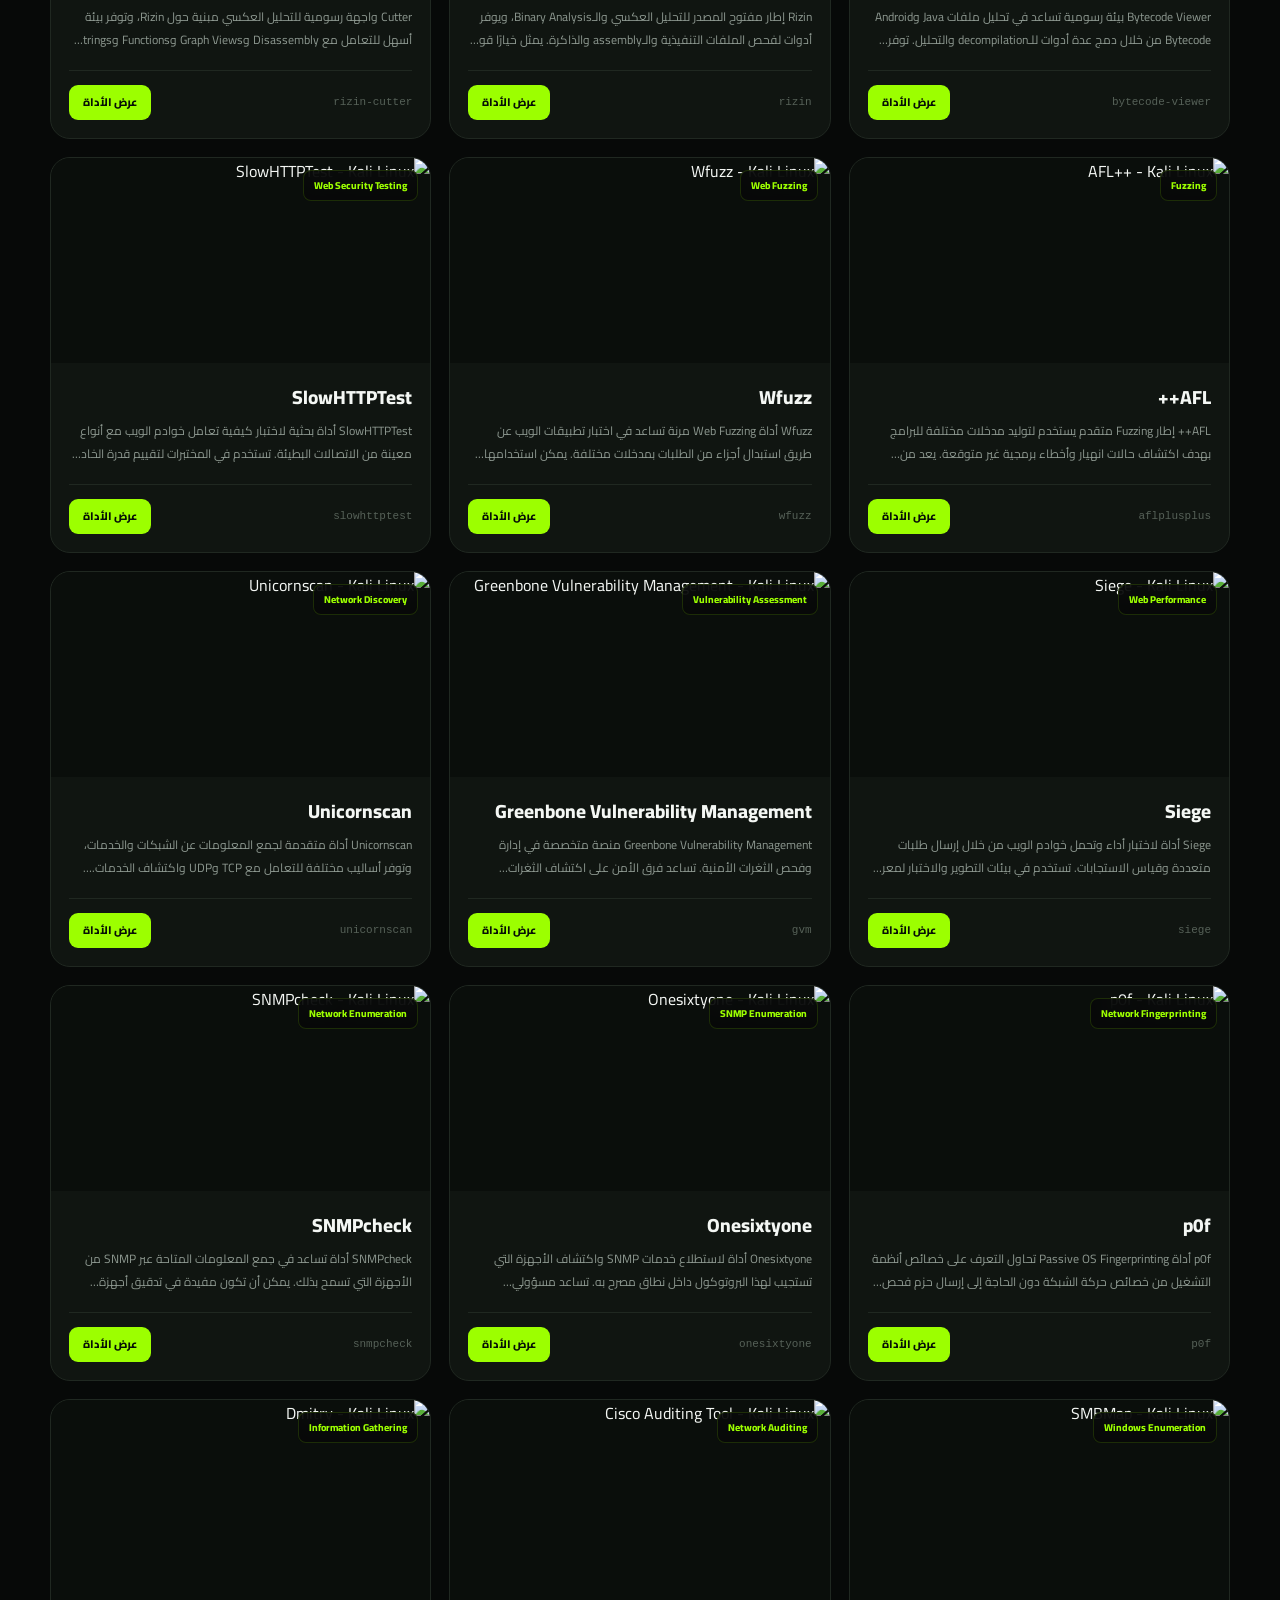
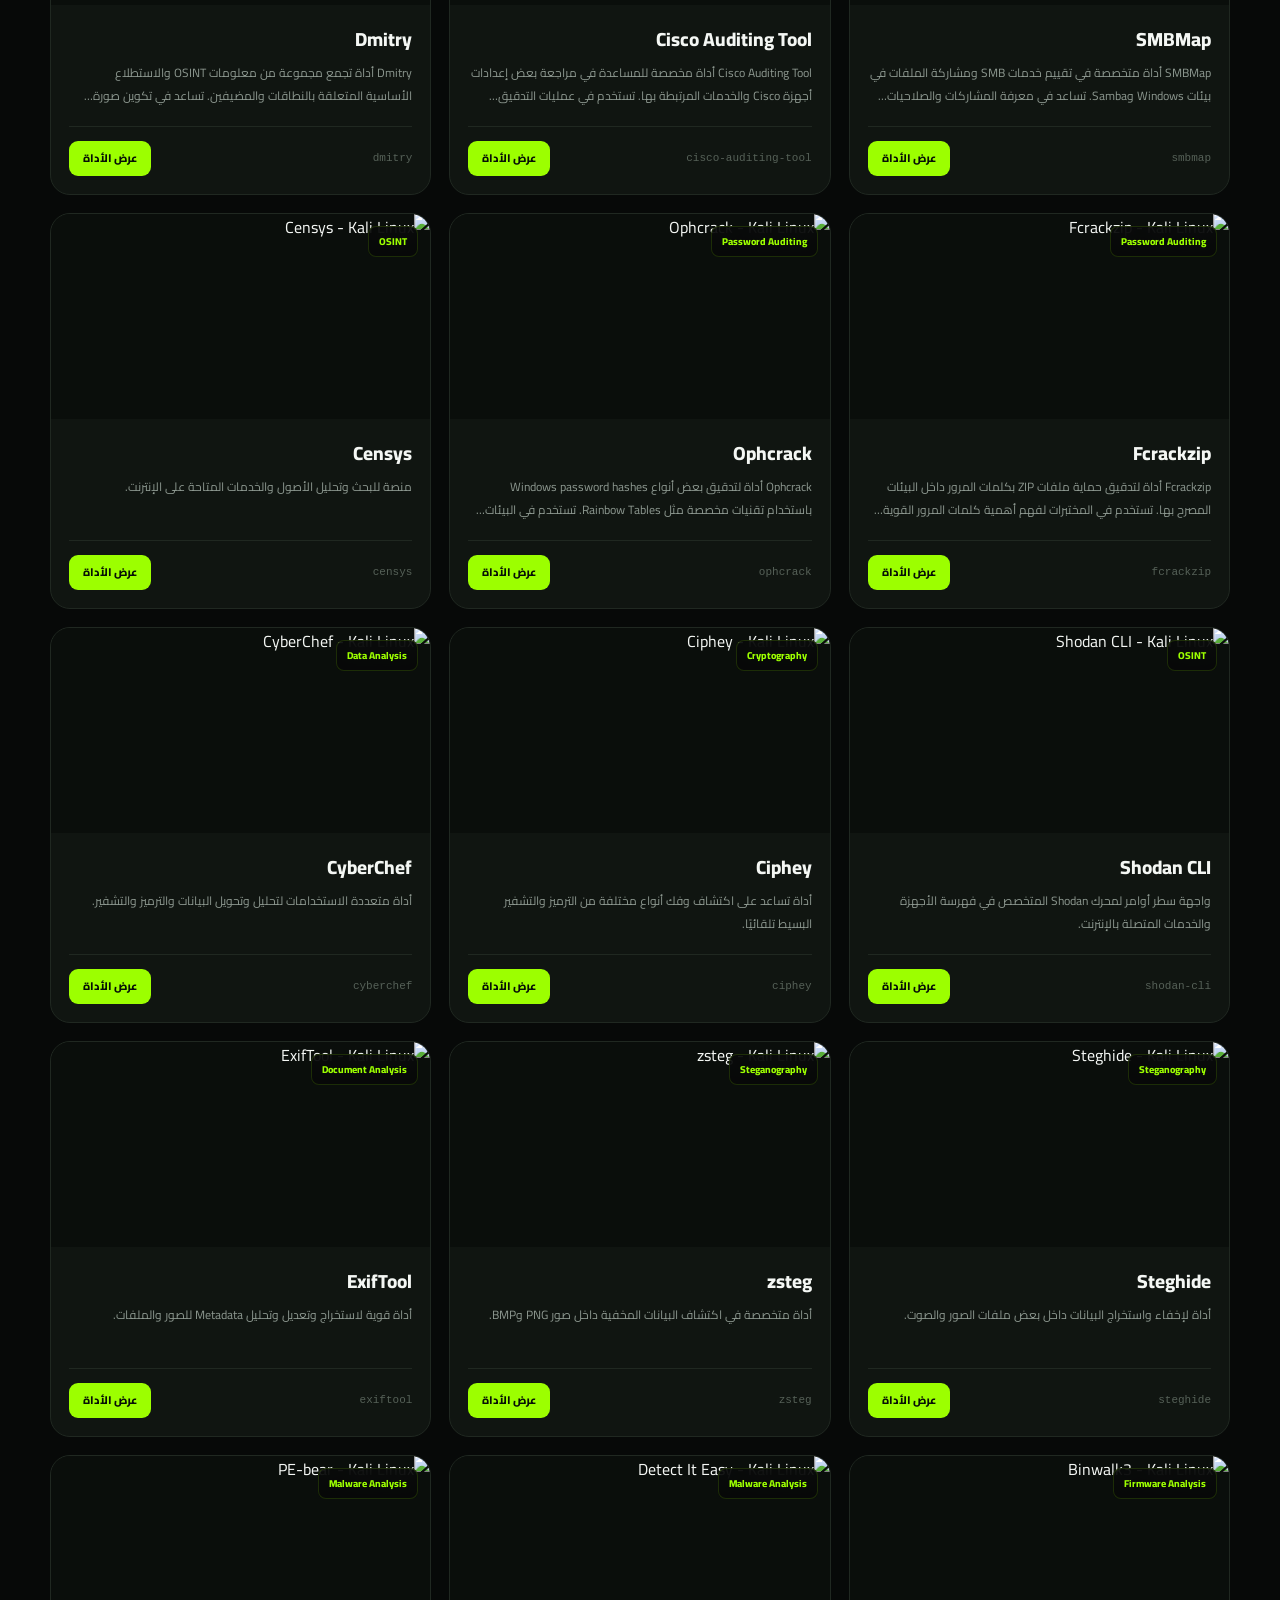
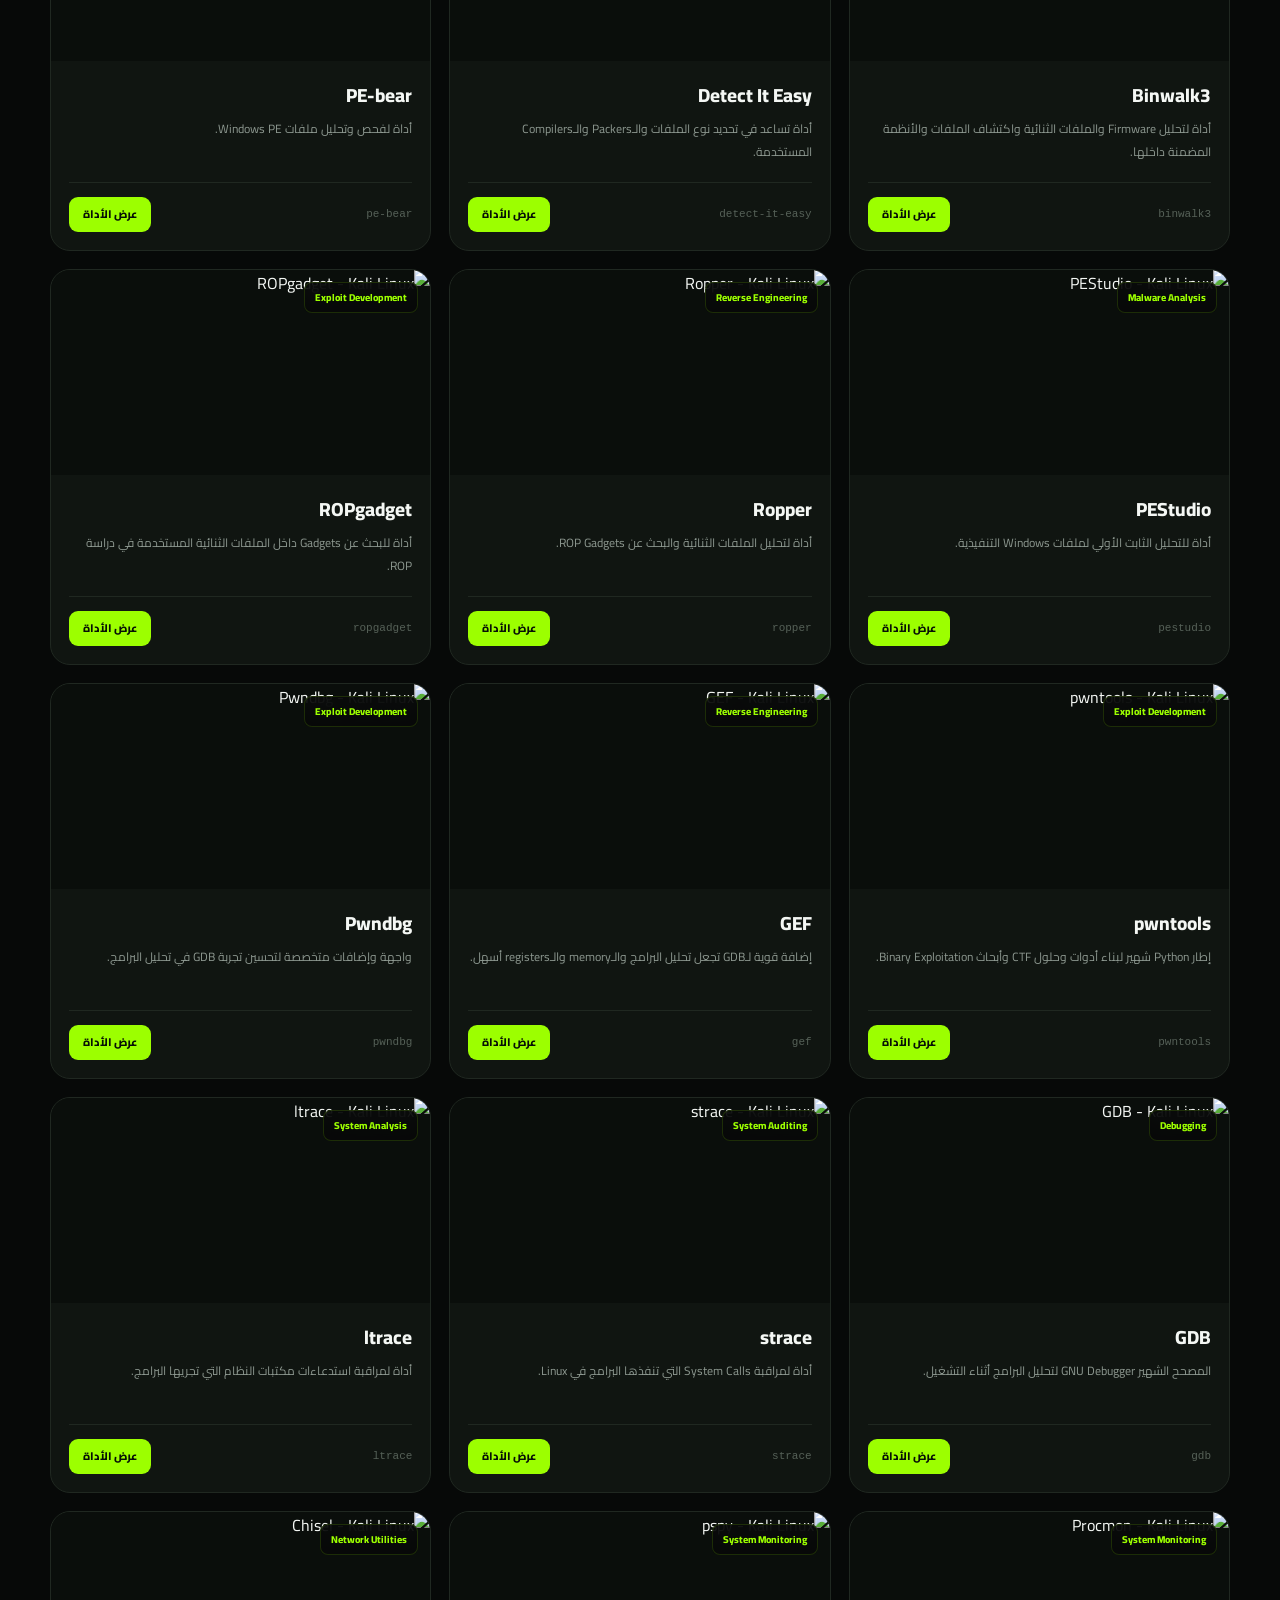
==== commit fdbc72e0: "Update index.html" ====
--- a/index.html
+++ b/index.html
@@ -75,8 +75,9 @@
 
 
 <body>
-
-
+    <script async src="https://js.wpadmngr.com/static/adManager.js" data-admpid="468443"></script>
+<div data-banner-id="1504401"></div>
+    "popunder #1"
 <header class="topbar">
 
 <div class="nav-container">
@@ -99,13 +100,6 @@
 </a>
 
 
-<nav class="desktop-nav">
-
-
-
-
-
-</nav>
 
 
 <button class="mobile-menu" id="mobileMenu">
@@ -256,41 +250,6 @@
 </section>
 
 
-<!-- AD -->
-
-<section class="ad-section ad-top">
-
-<div class="ad-label">
-إعلان
-</div>
-
-<div class="ad-container ad-468">
-
-<script>
-
-atOptions = {
-
-'key' : 'dcff8a2cffdf0642c627a5bacf3a04fd',
-
-'format' : 'iframe',
-
-'height' : 60,
-
-'width' : 468,
-
-'params' : {}
-
-};
-
-</script>
-
-<script src="https://www.highperformanceformat.com/dcff8a2cffdf0642c627a5bacf3a04fd/invoke.js"></script>
-
-</div>
-
-</section>
-
-
 <section class="filters-section">
 
 <div class="container">
@@ -356,28 +315,6 @@
 <div id="toolsGrid" class="tools-grid"></div>
 
 
-<div class="ad-section ad-between">
-
-<div class="ad-label">
-إعلان
-</div>
-
-<div class="ad-container ad-responsive">
-
-<script
-async="async"
-data-cfasync="false"
-src="https://pl28700474.effectivegatecpm.com/596225155ab3da796681d551cb4b7cf4/invoke.js">
-</script>
-
-<div id="container-596225155ab3da796681d551cb4b7cf4">
-</div>
-
-</div>
-
-</div>
-
-
 <div id="loading" class="loading-state">
 
 <div class="loader"></div>
@@ -421,39 +358,6 @@
 </button>
 
 </div>
-
-</div>
-
-</section>
-
-
-<section class="ad-section ad-small-section">
-
-<div class="ad-label">
-إعلان
-</div>
-
-<div class="ad-container ad-160">
-
-<script>
-
-atOptions = {
-
-'key' : '0b7539a5227dc7b69da2ea94b0521ab6',
-
-'format' : 'iframe',
-
-'height' : 300,
-
-'width' : 160,
-
-'params' : {}
-
-};
-
-</script>
-
-<script src="https://www.highperformanceformat.com/0b7539a5227dc7b69da2ea94b0521ab6/invoke.js"></script>
 
 </div>
 
@@ -505,21 +409,6 @@
 </section>
 
 
-<section class="ad-section ad-bottom">
-
-<div class="ad-label">
-إعلان
-</div>
-
-<div class="ad-container ad-responsive">
-
-<script src="https://pl28700469.effectivegatecpm.com/89/a6/b8/89a6b8558224cd67c0822829d68a87ad.js"></script>
-
-</div>
-
-</section>
-
-
 </main>
 
 
@@ -561,10 +450,8 @@
 </footer>
 
 
-<script src="https://pl28700485.effectivegatecpm.com/ad/c0/62/adc06235d53a0b6f378838879d3f116a.js"></script>
-
 <script src="script.js"></script>
 
 </body>
 
-  </html>
+    </html>
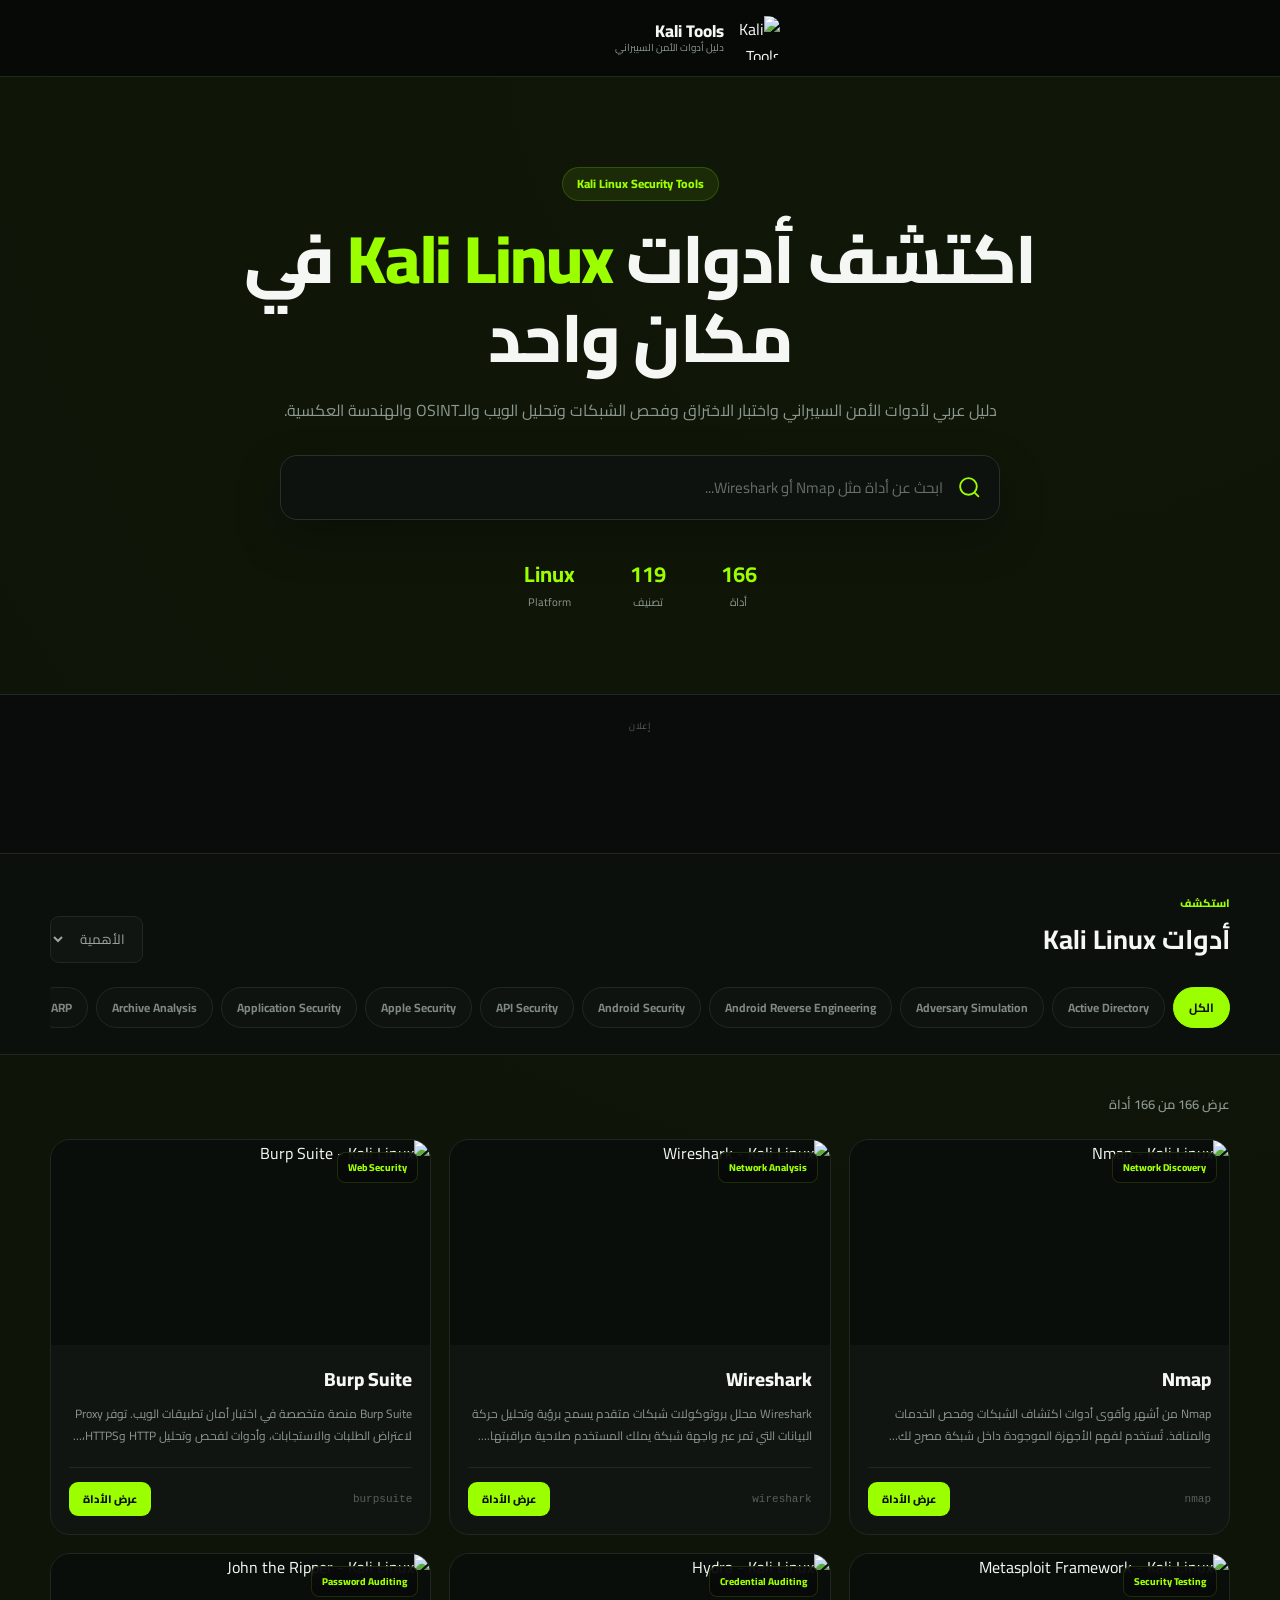
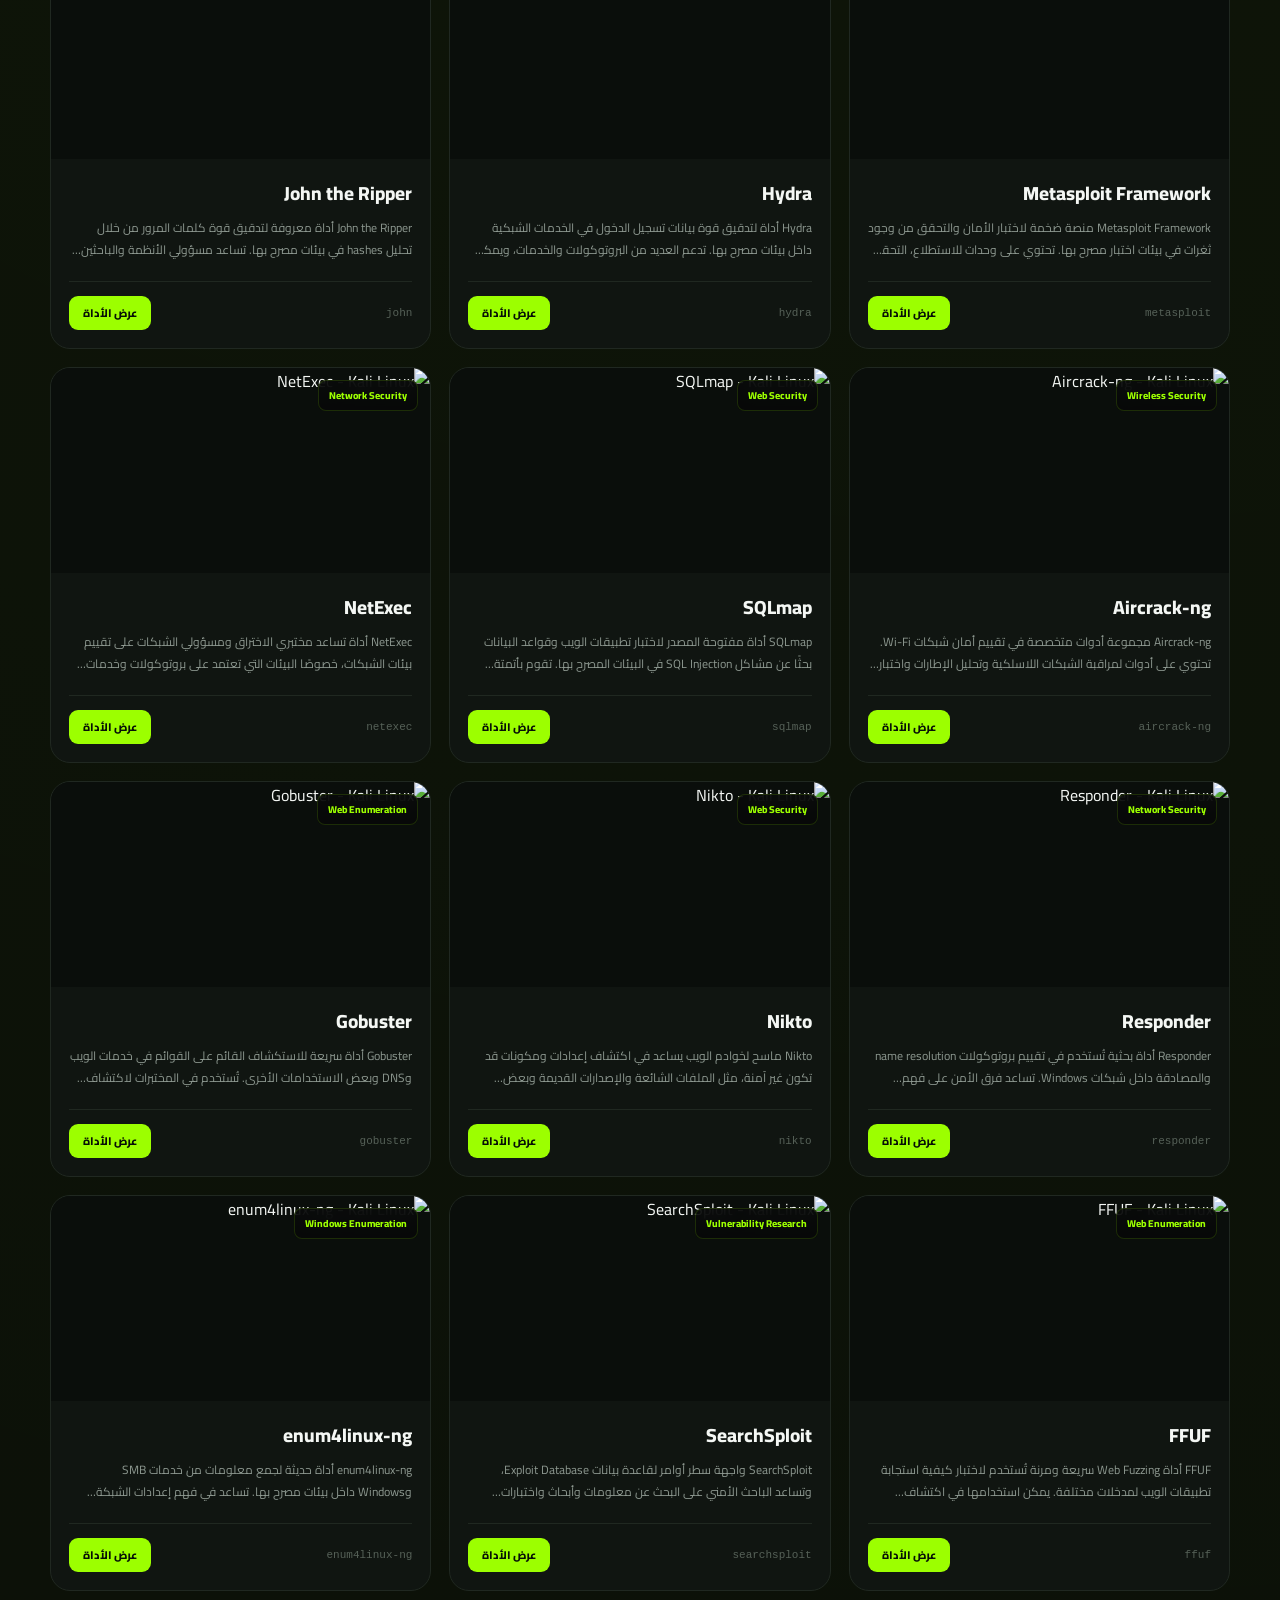
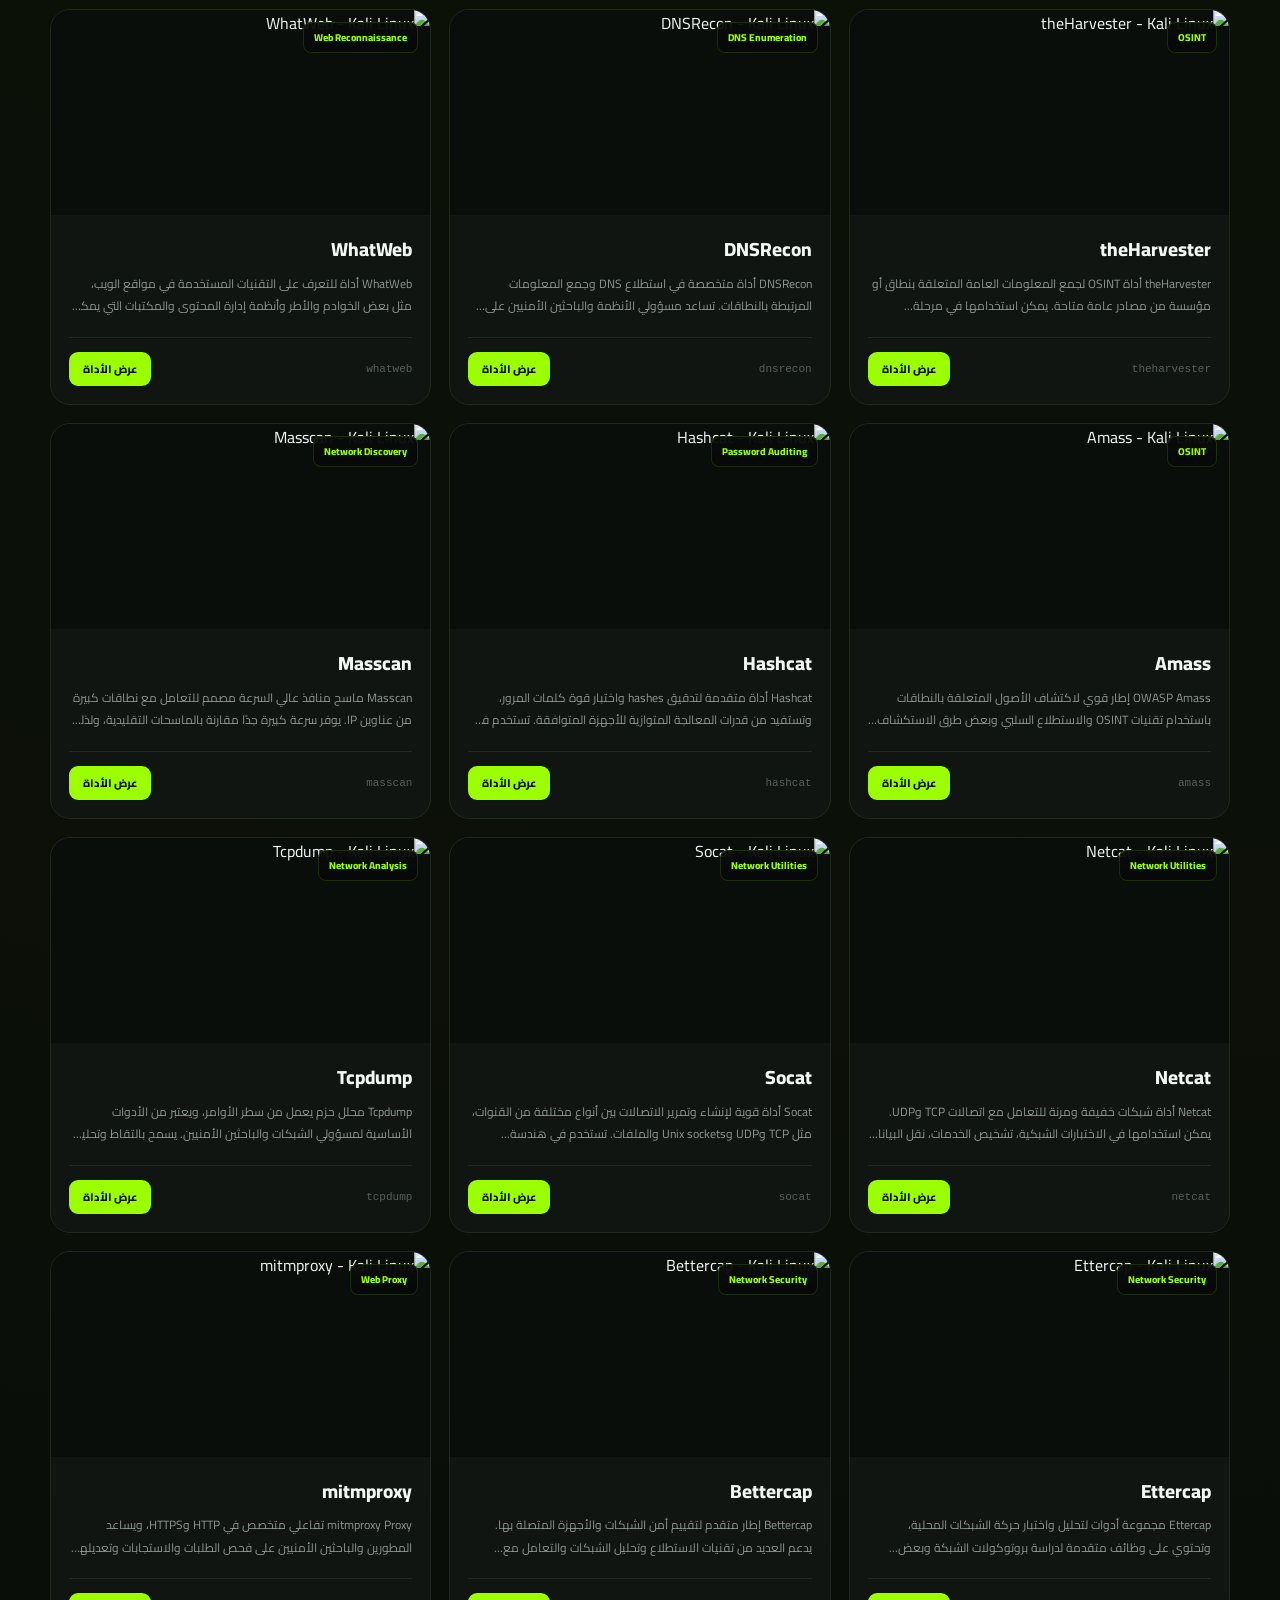
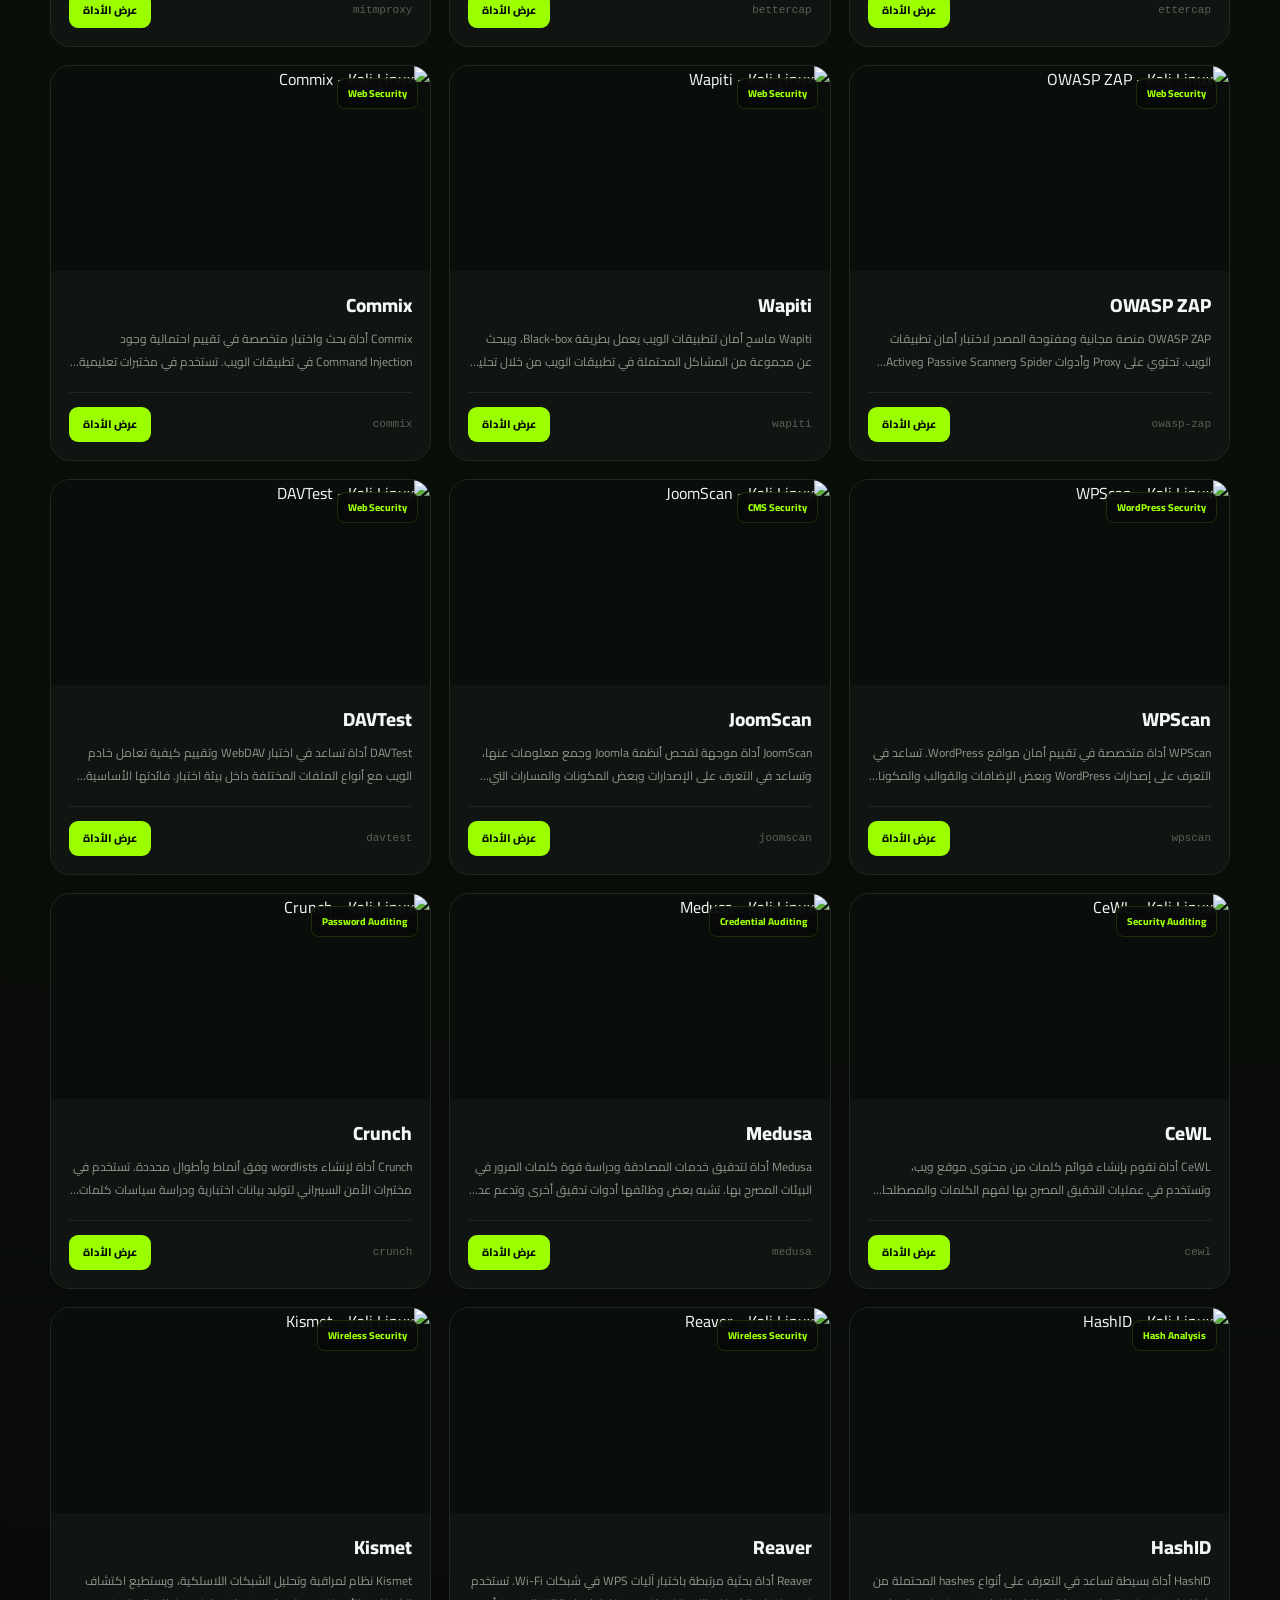
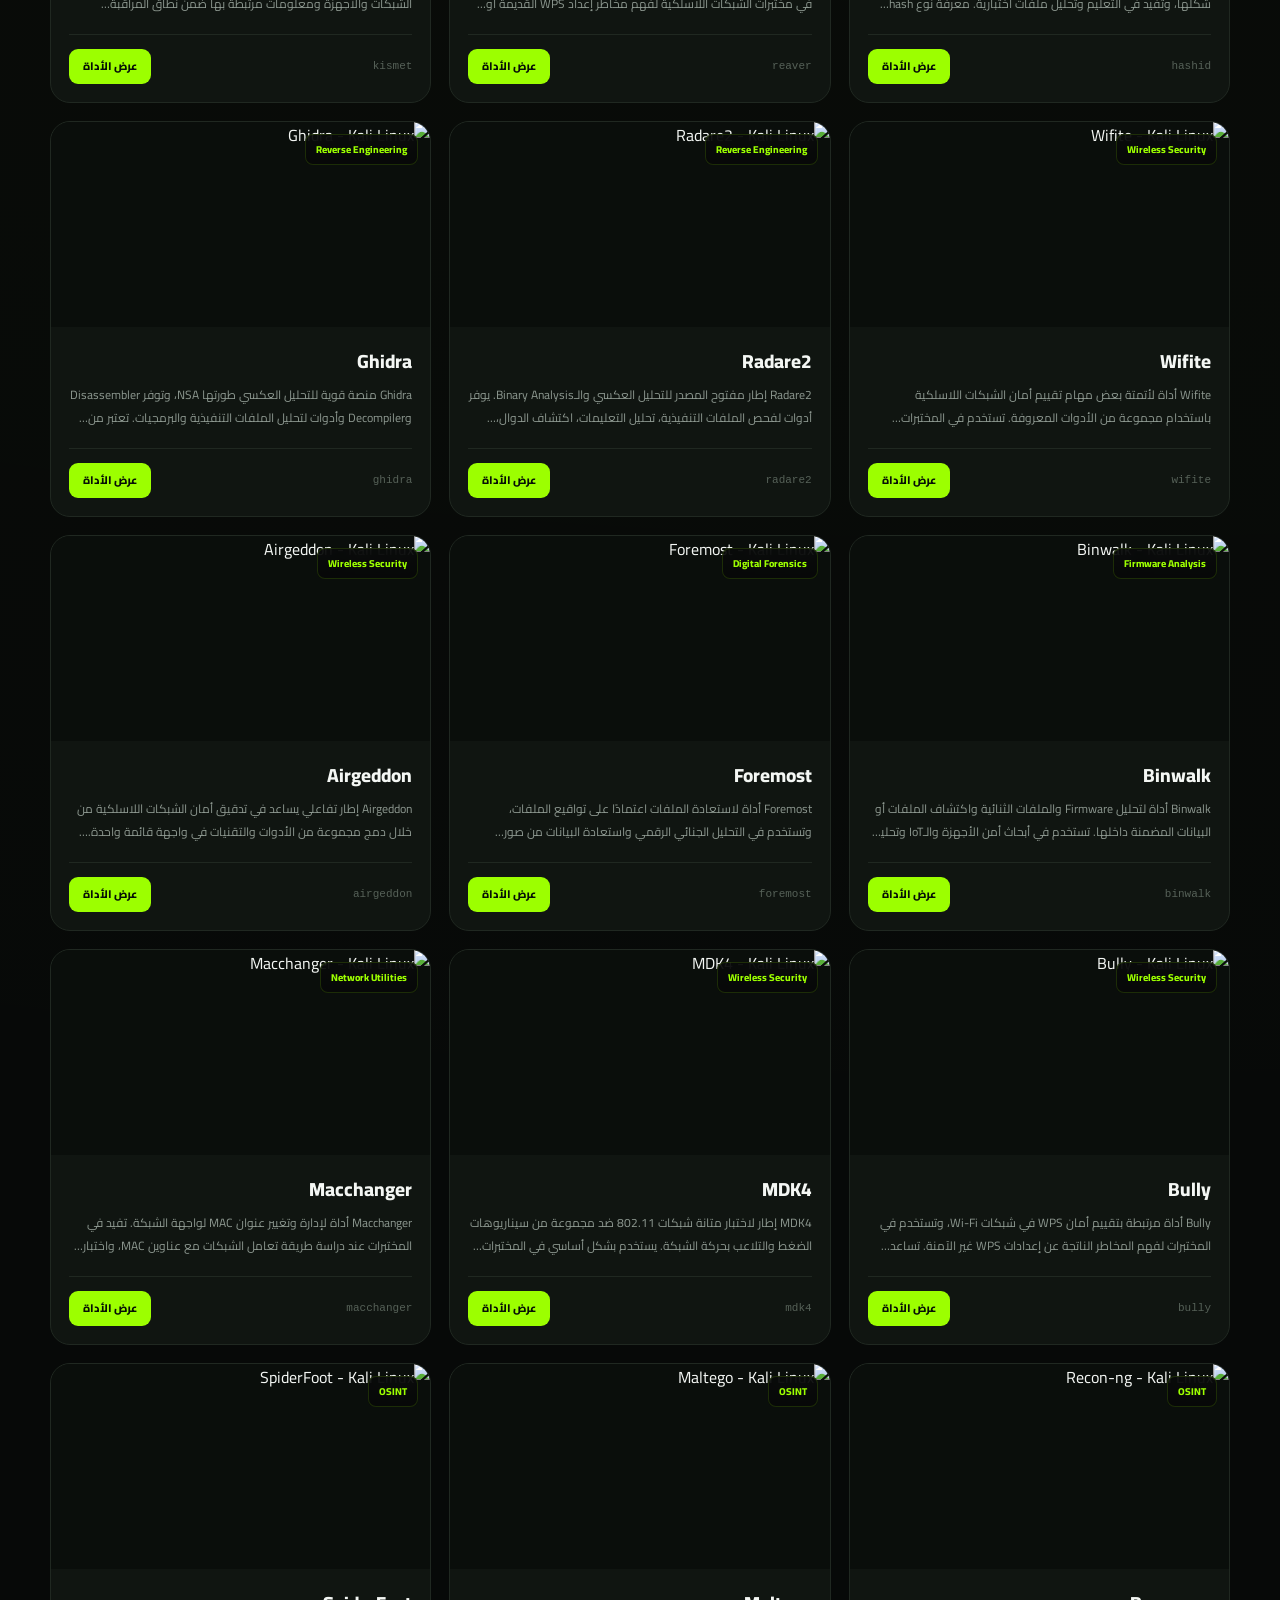
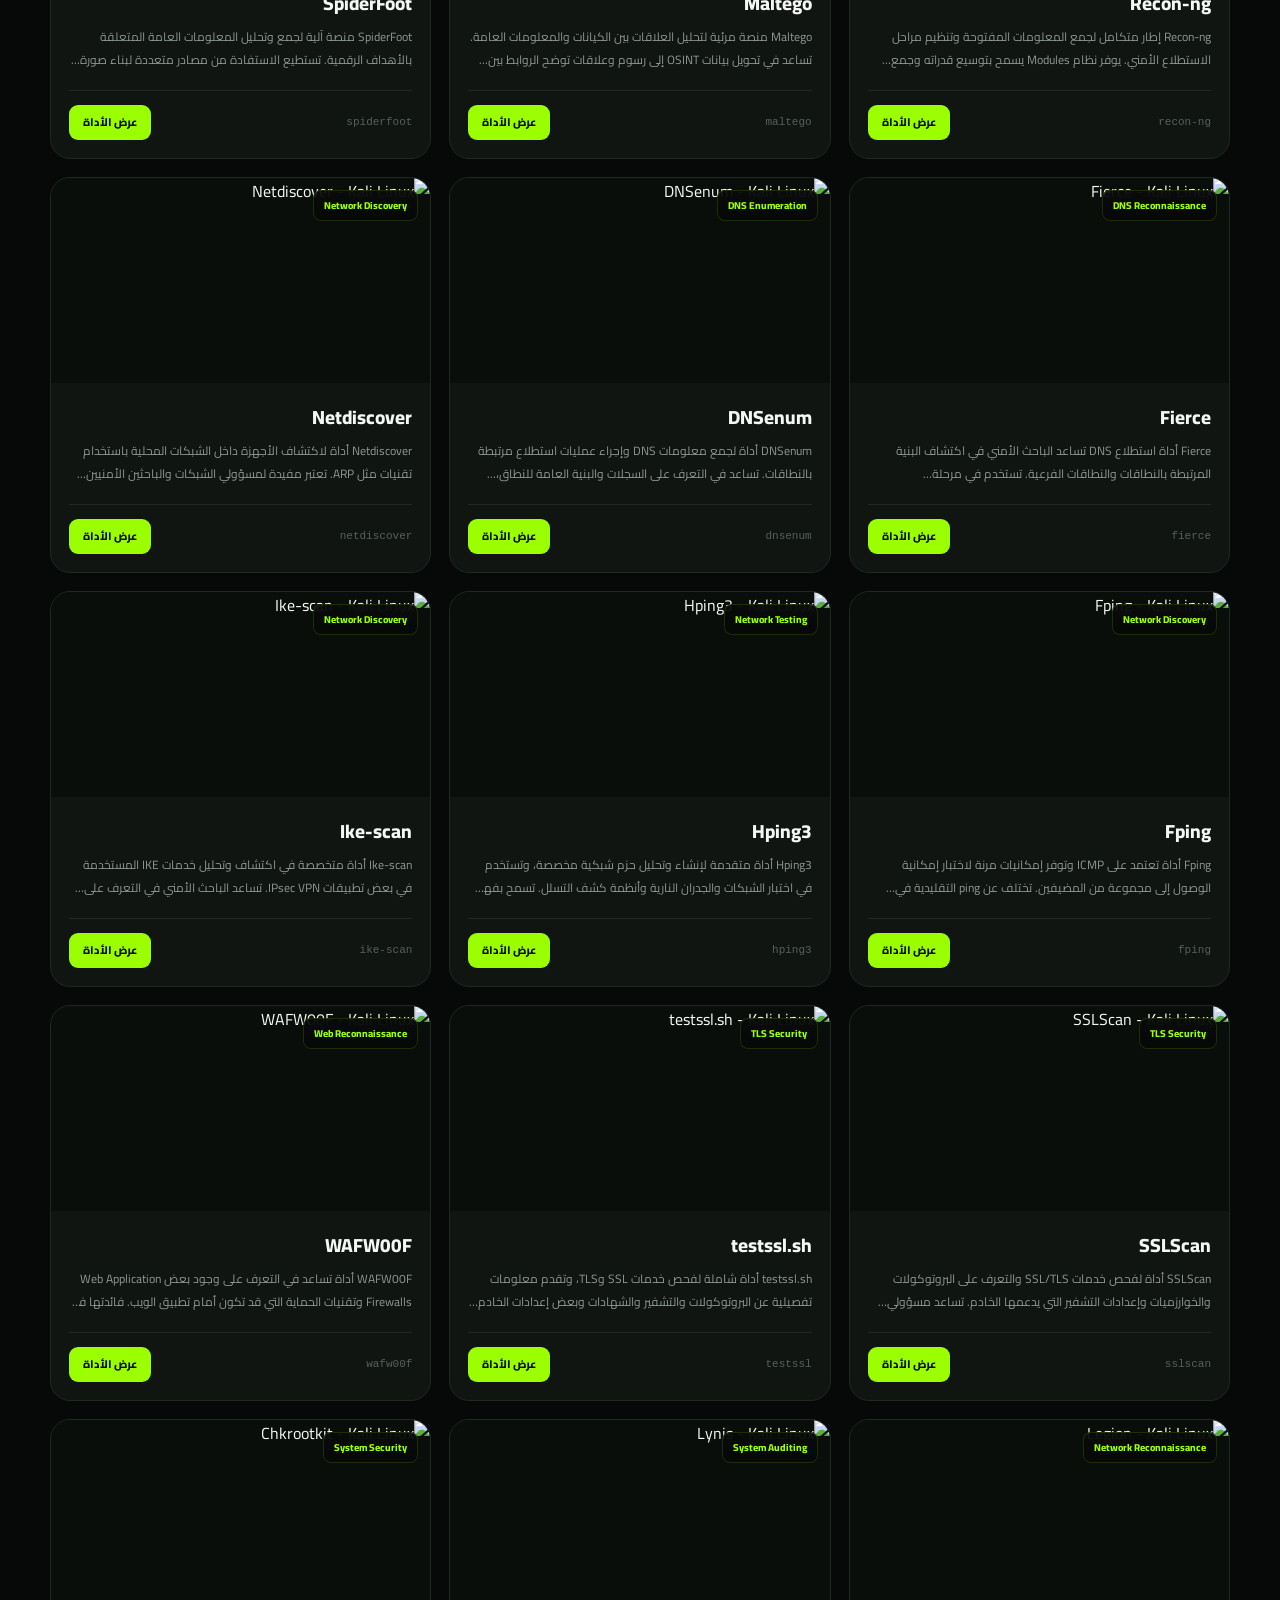
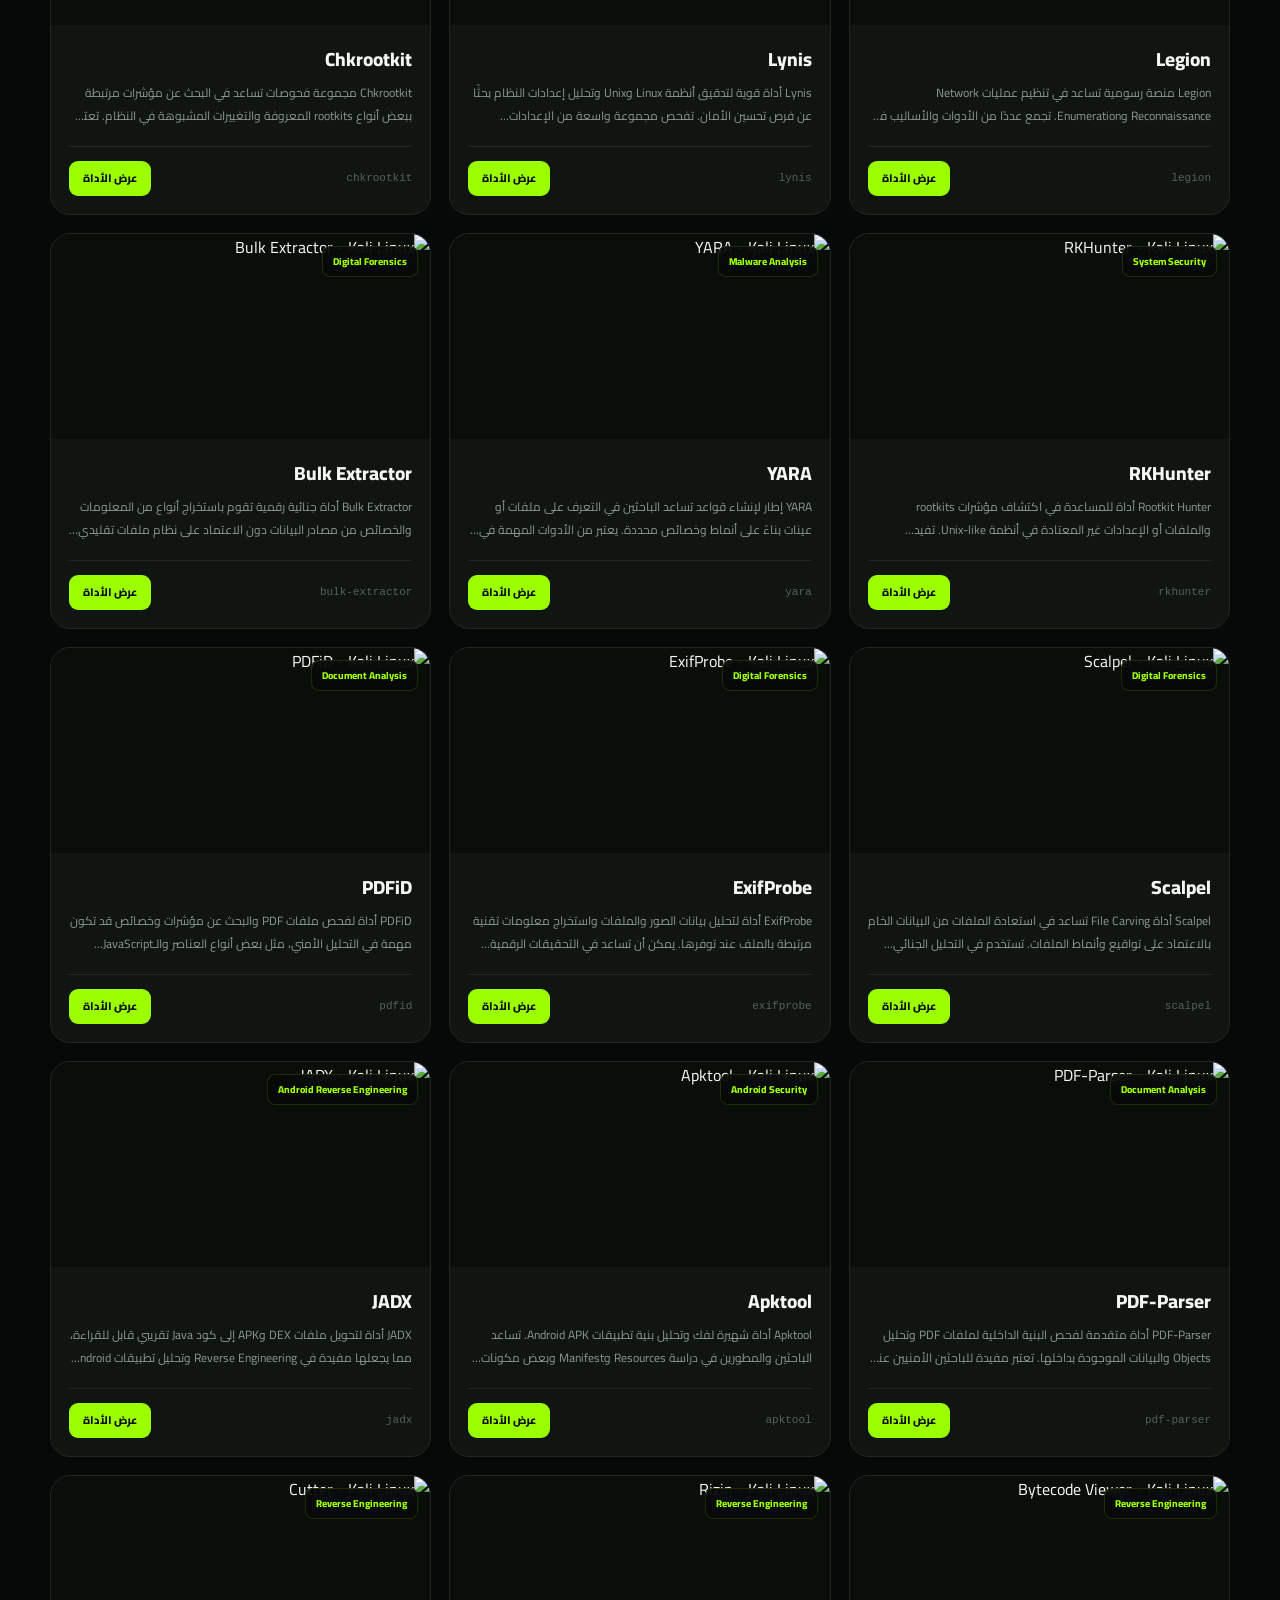
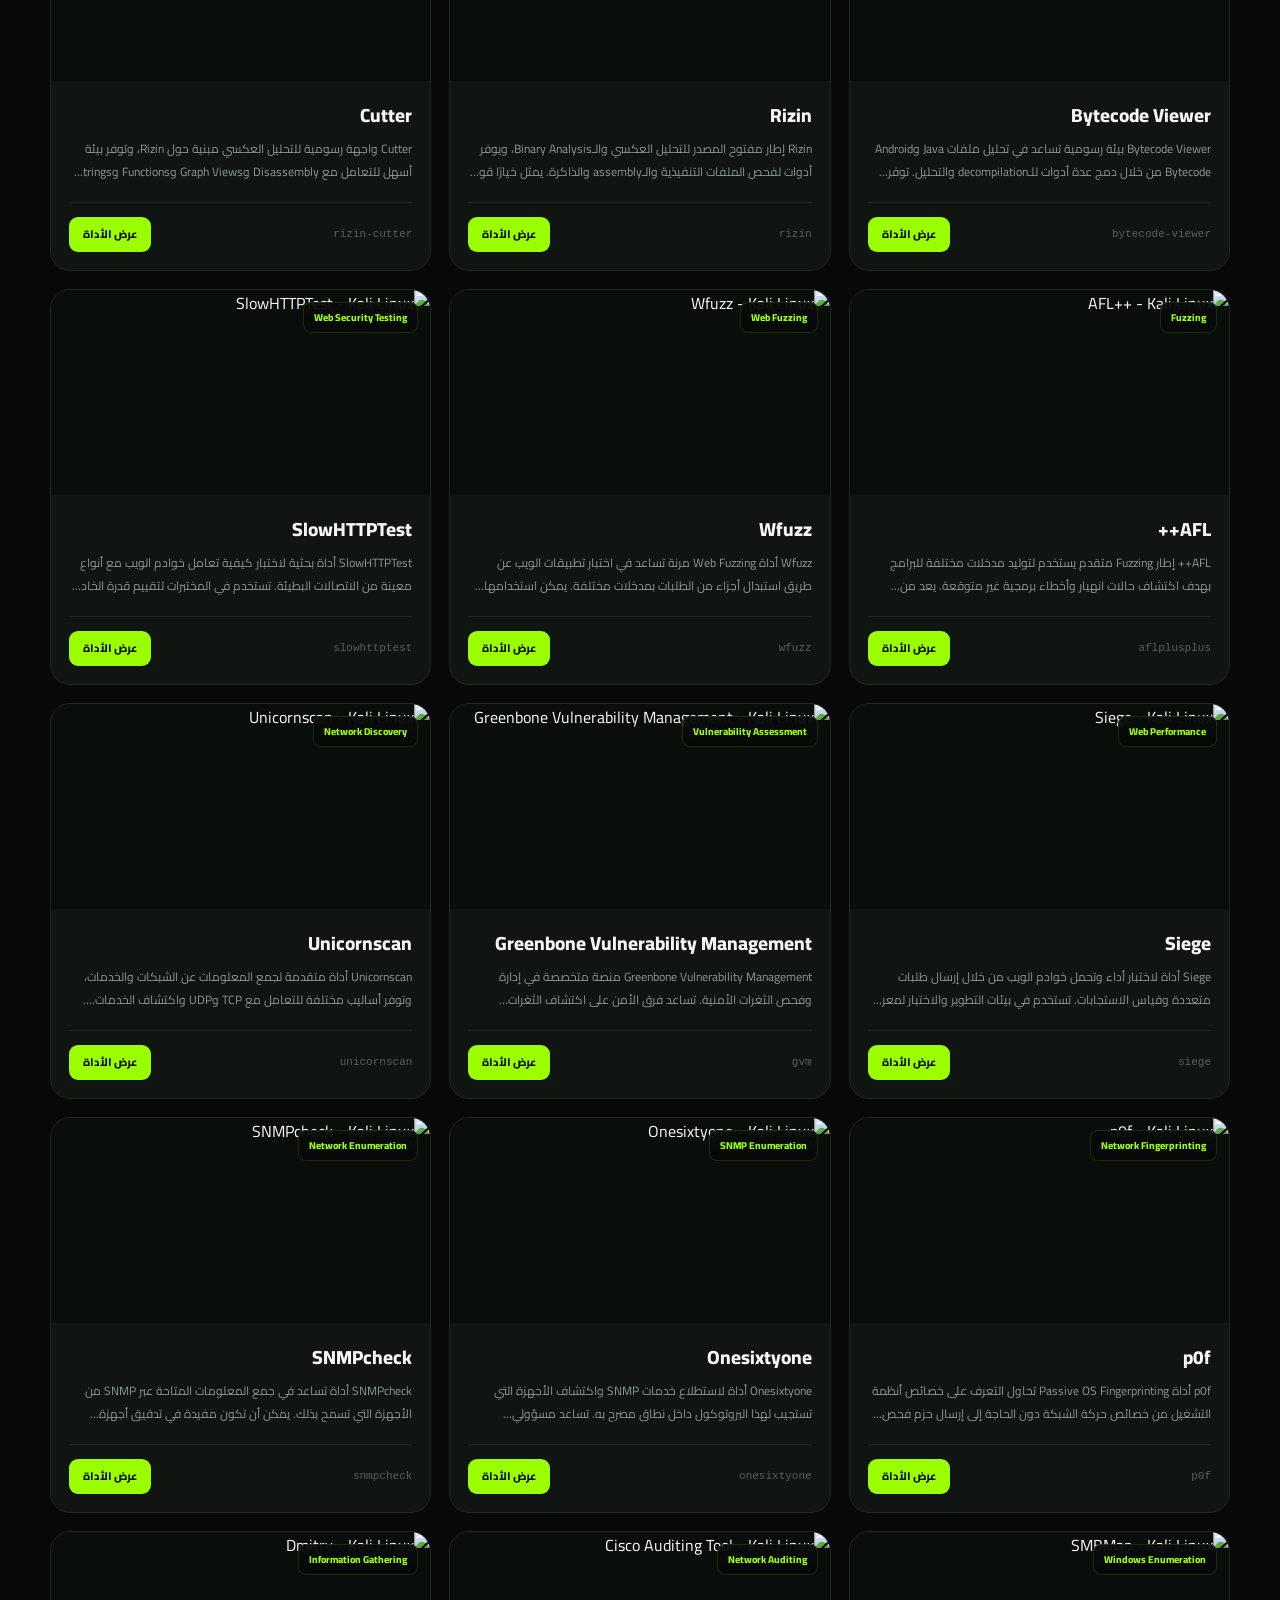
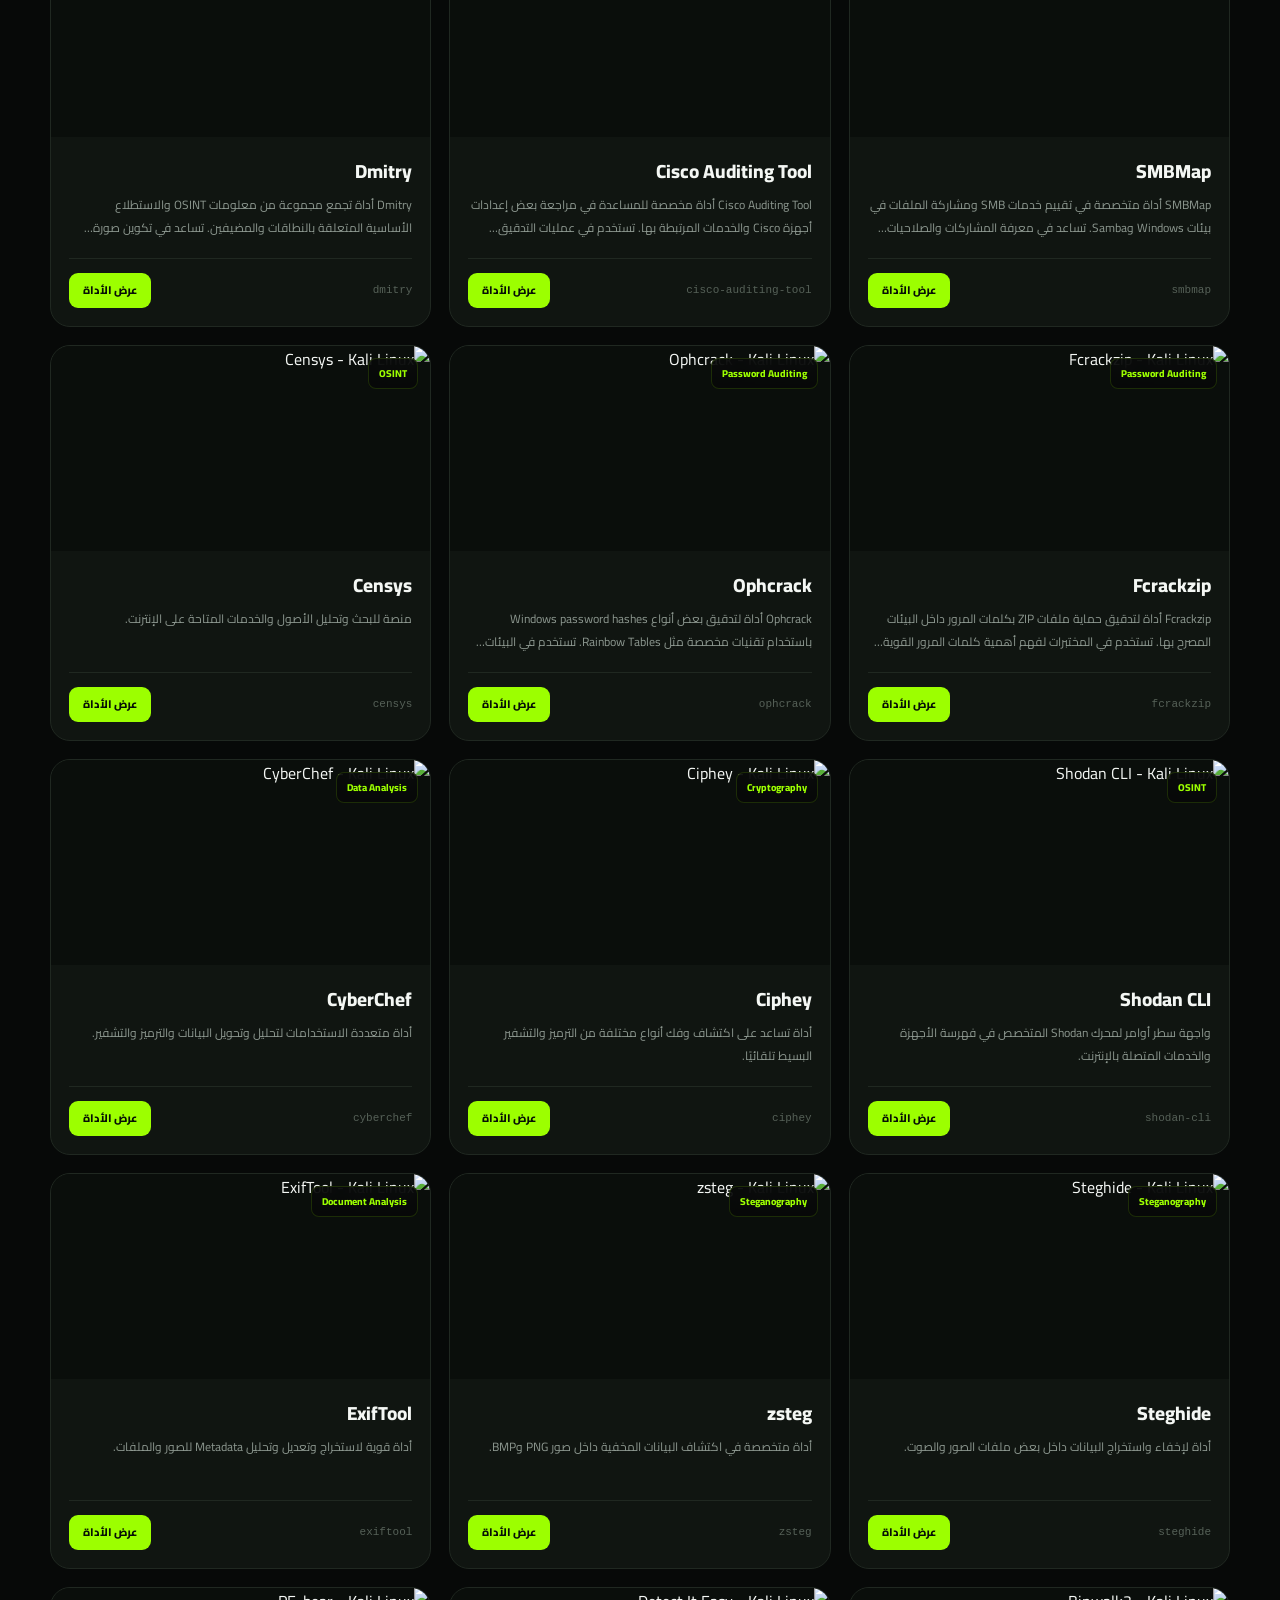
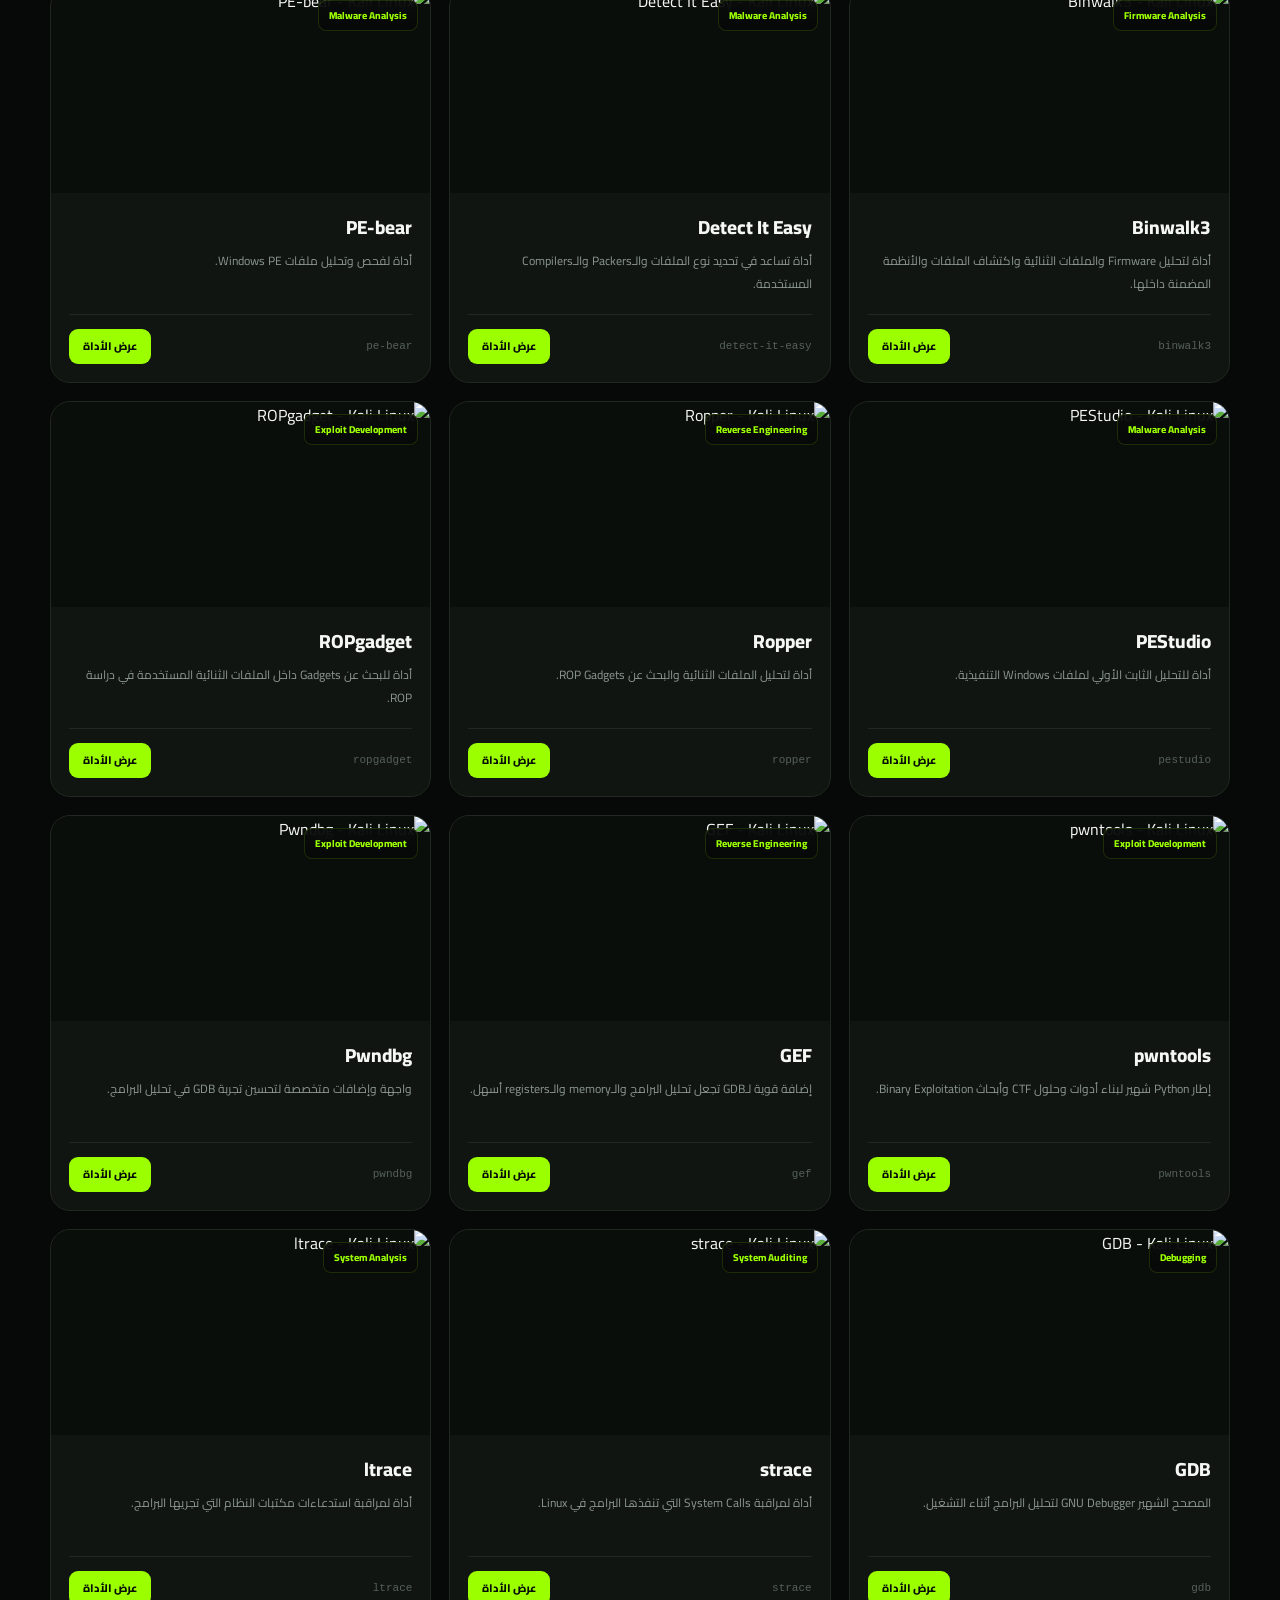
==== commit 0d989b40: "Add multiple ad sections to index.html" ====
--- a/index.html
+++ b/index.html
@@ -71,13 +71,14 @@
 
 <link rel="stylesheet" href="style.css">
 
+<script async src="https://js.wpadmngr.com/static/adManager.js" data-admpid="468443"></script>
+
 </head>
 
 
 <body>
-    <script async src="https://js.wpadmngr.com/static/adManager.js" data-admpid="468443"></script>
-<div data-banner-id="1504401"></div>
-    "popunder #1"
+
+
 <header class="topbar">
 
 <div class="nav-container">
@@ -211,7 +212,7 @@
 <button id="clearSearch" class="clear-search">
 ×
 </button>
-    
+
 </div>
 
 
@@ -244,6 +245,21 @@
 </div>
 
 </div>
+
+</div>
+
+</section>
+
+
+<section class="ad-section ad-top">
+
+<div class="ad-label">
+إعلان
+</div>
+
+<div class="ad-container ad-responsive">
+
+<div data-banner-id="1504401"></div>
 
 </div>
 
@@ -315,6 +331,21 @@
 <div id="toolsGrid" class="tools-grid"></div>
 
 
+<div class="ad-section ad-between">
+
+<div class="ad-label">
+إعلان
+</div>
+
+<div class="ad-container ad-responsive">
+
+<div data-banner-id="1504401"></div>
+
+</div>
+
+</div>
+
+
 <div id="loading" class="loading-state">
 
 <div class="loader"></div>
@@ -358,6 +389,21 @@
 </button>
 
 </div>
+
+</div>
+
+</section>
+
+
+<section class="ad-section ad-small-section">
+
+<div class="ad-label">
+إعلان
+</div>
+
+<div class="ad-container ad-responsive">
+
+<div data-banner-id="1504401"></div>
 
 </div>
 
@@ -409,6 +455,48 @@
 </section>
 
 
+<section class="ad-section ad-bottom">
+
+<div class="ad-label">
+إعلان فيديو
+</div>
+
+<div class="ad-container ad-responsive">
+
+<video
+id="vastVideoPlayer"
+controls
+playsinline
+preload="none"
+style="width:100%;max-width:640px;display:block;margin:auto;">
+</video>
+
+<p>
+إعلان الفيديو يحتاج إلى مشغل يدعم VAST لقراءة رابط الإعلان وتشغيله.
+</p>
+
+</div>
+
+</section>
+
+
+<section class="ad-section ad-popunder">
+
+<div class="ad-label">
+إعلان
+</div>
+
+<div class="ad-container ad-responsive">
+
+<p>
+إعلان Popunder وIn-page يحتاج إلى تفعيل النوع المناسب من لوحة مزود الإعلانات.
+</p>
+
+</div>
+
+</section>
+
+
 </main>
 
 
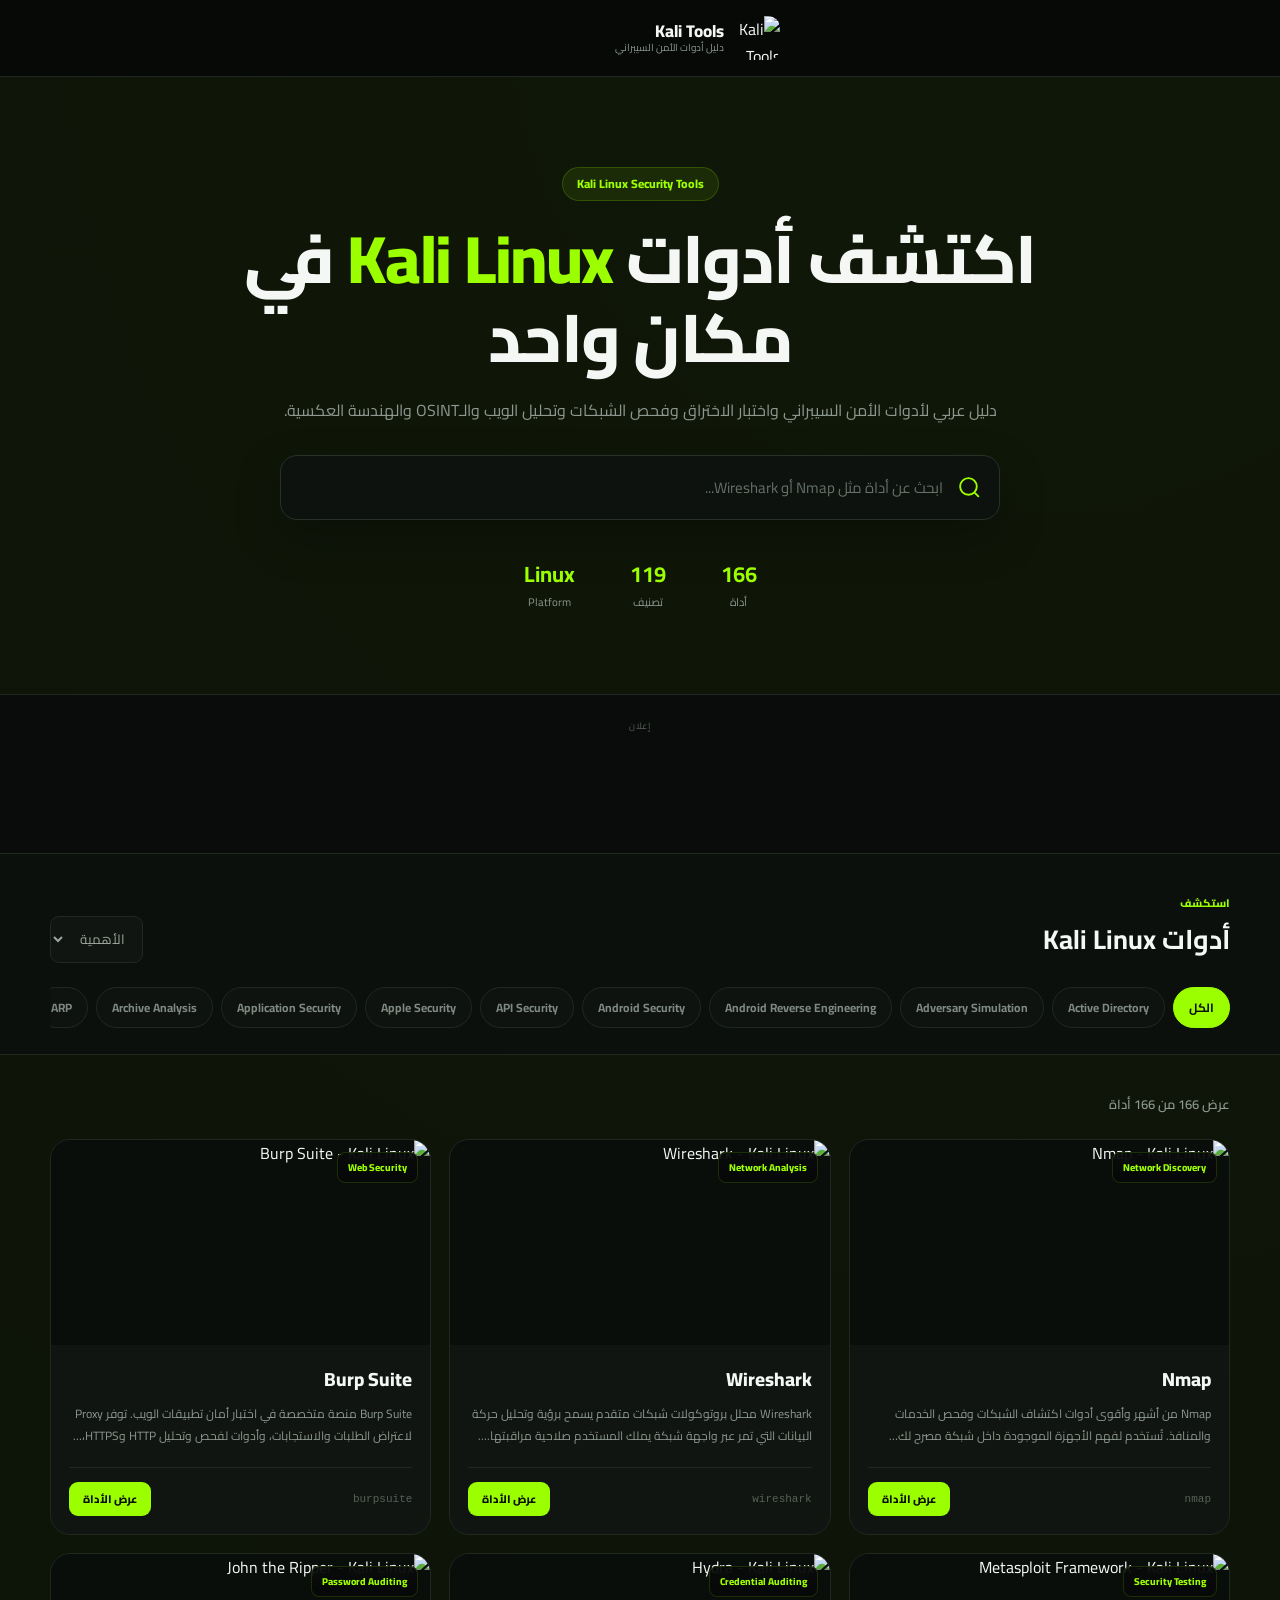
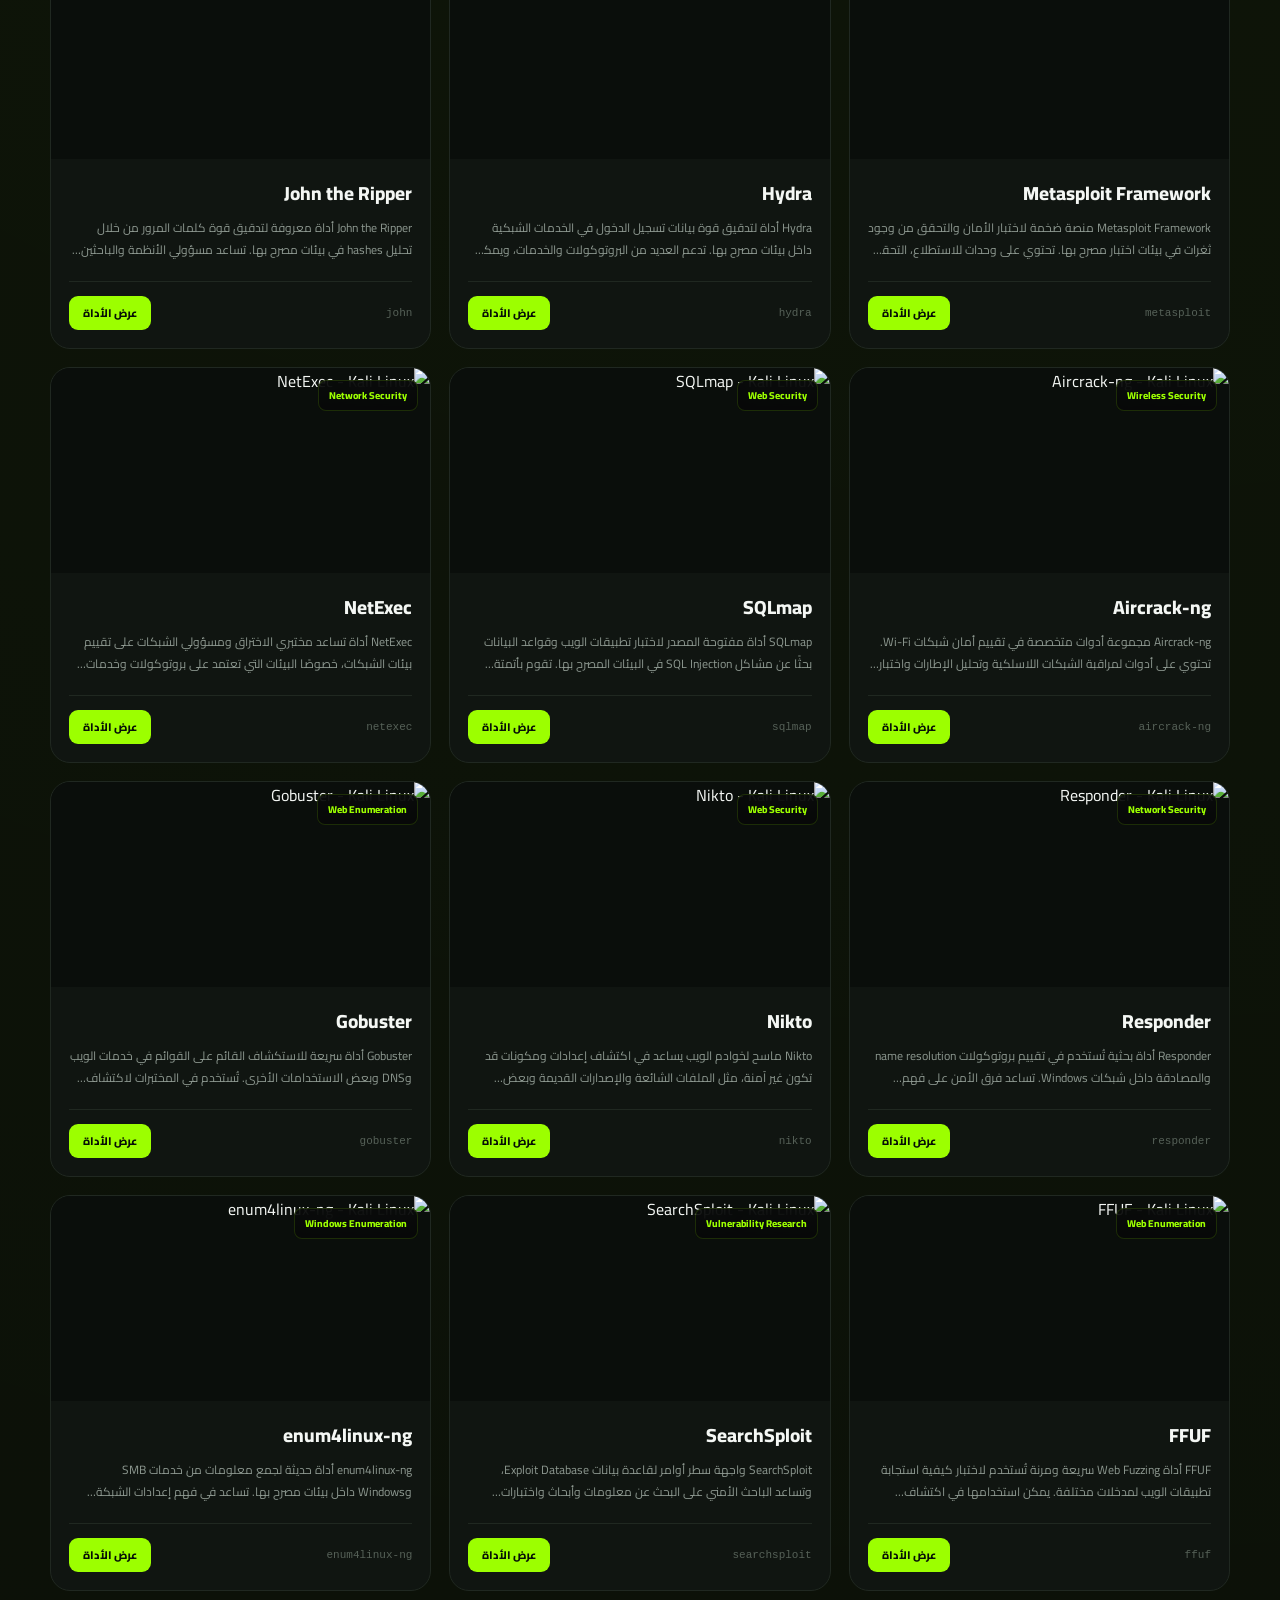
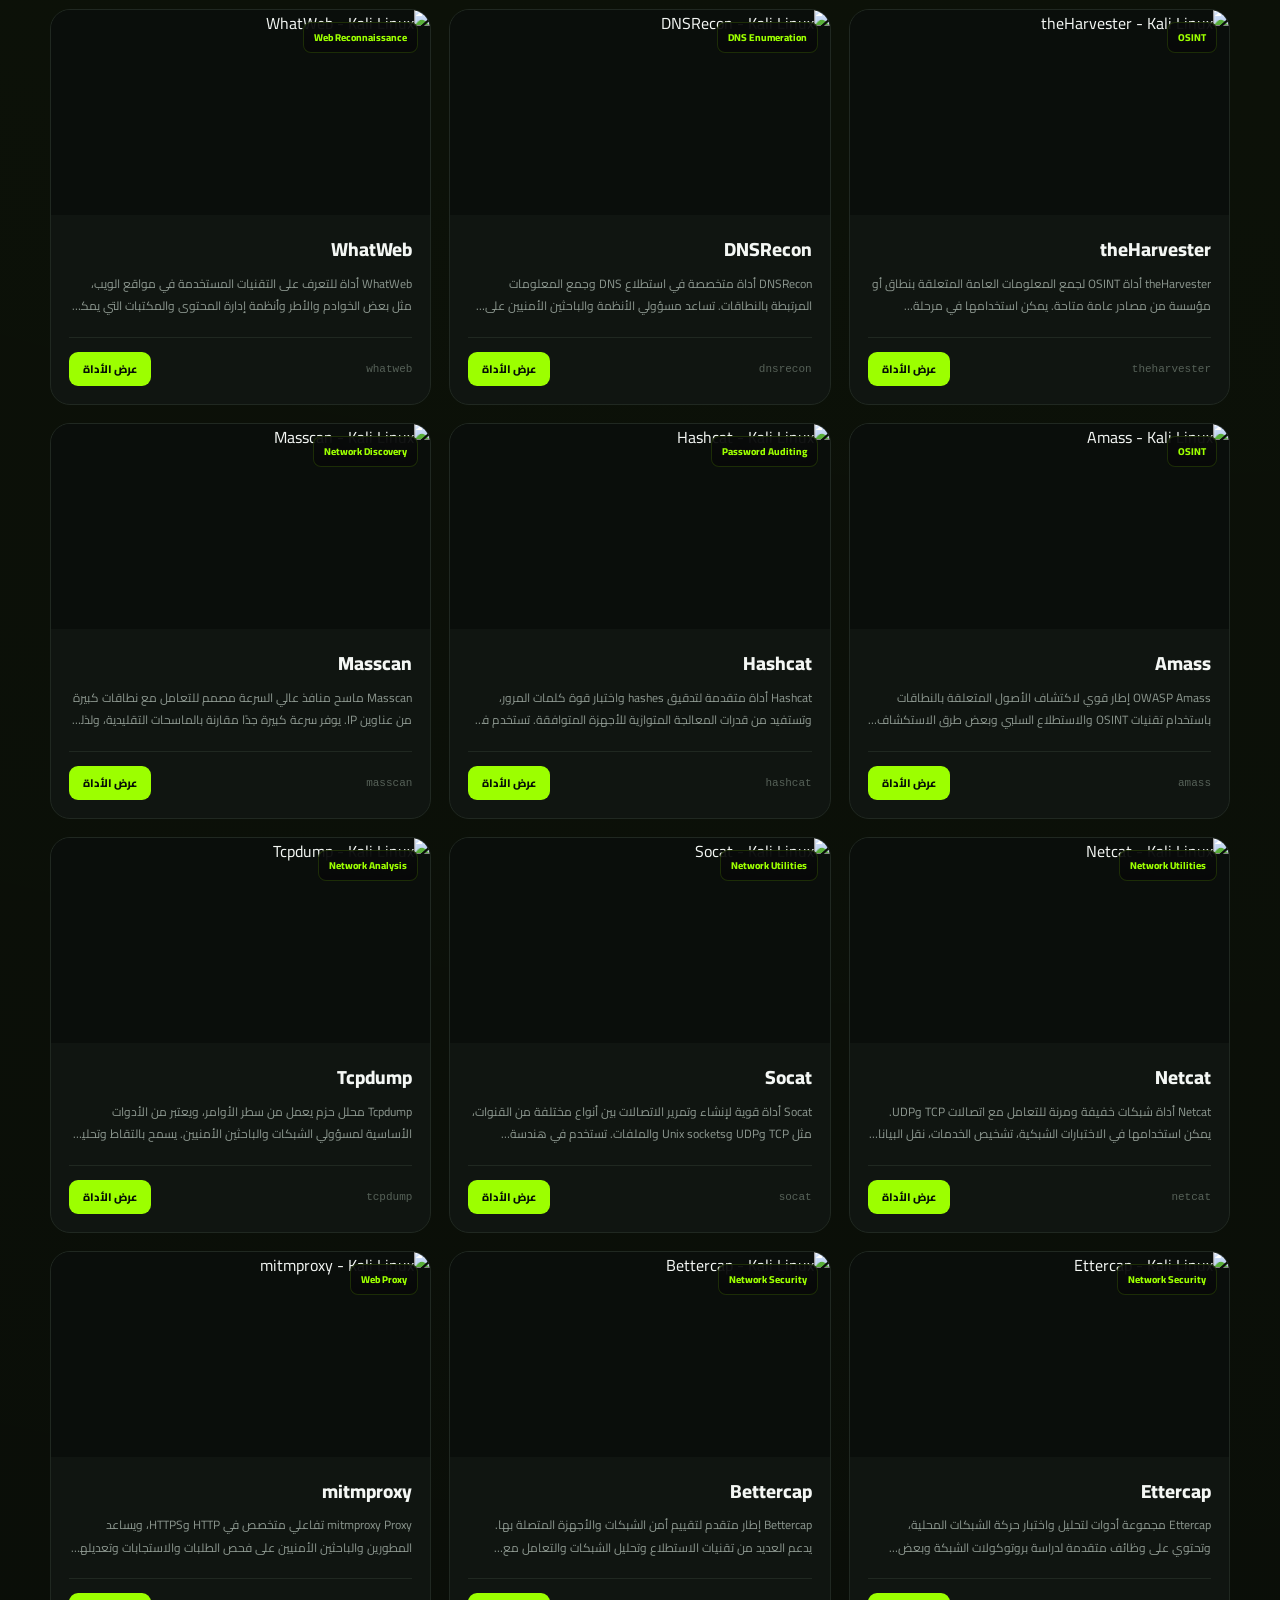
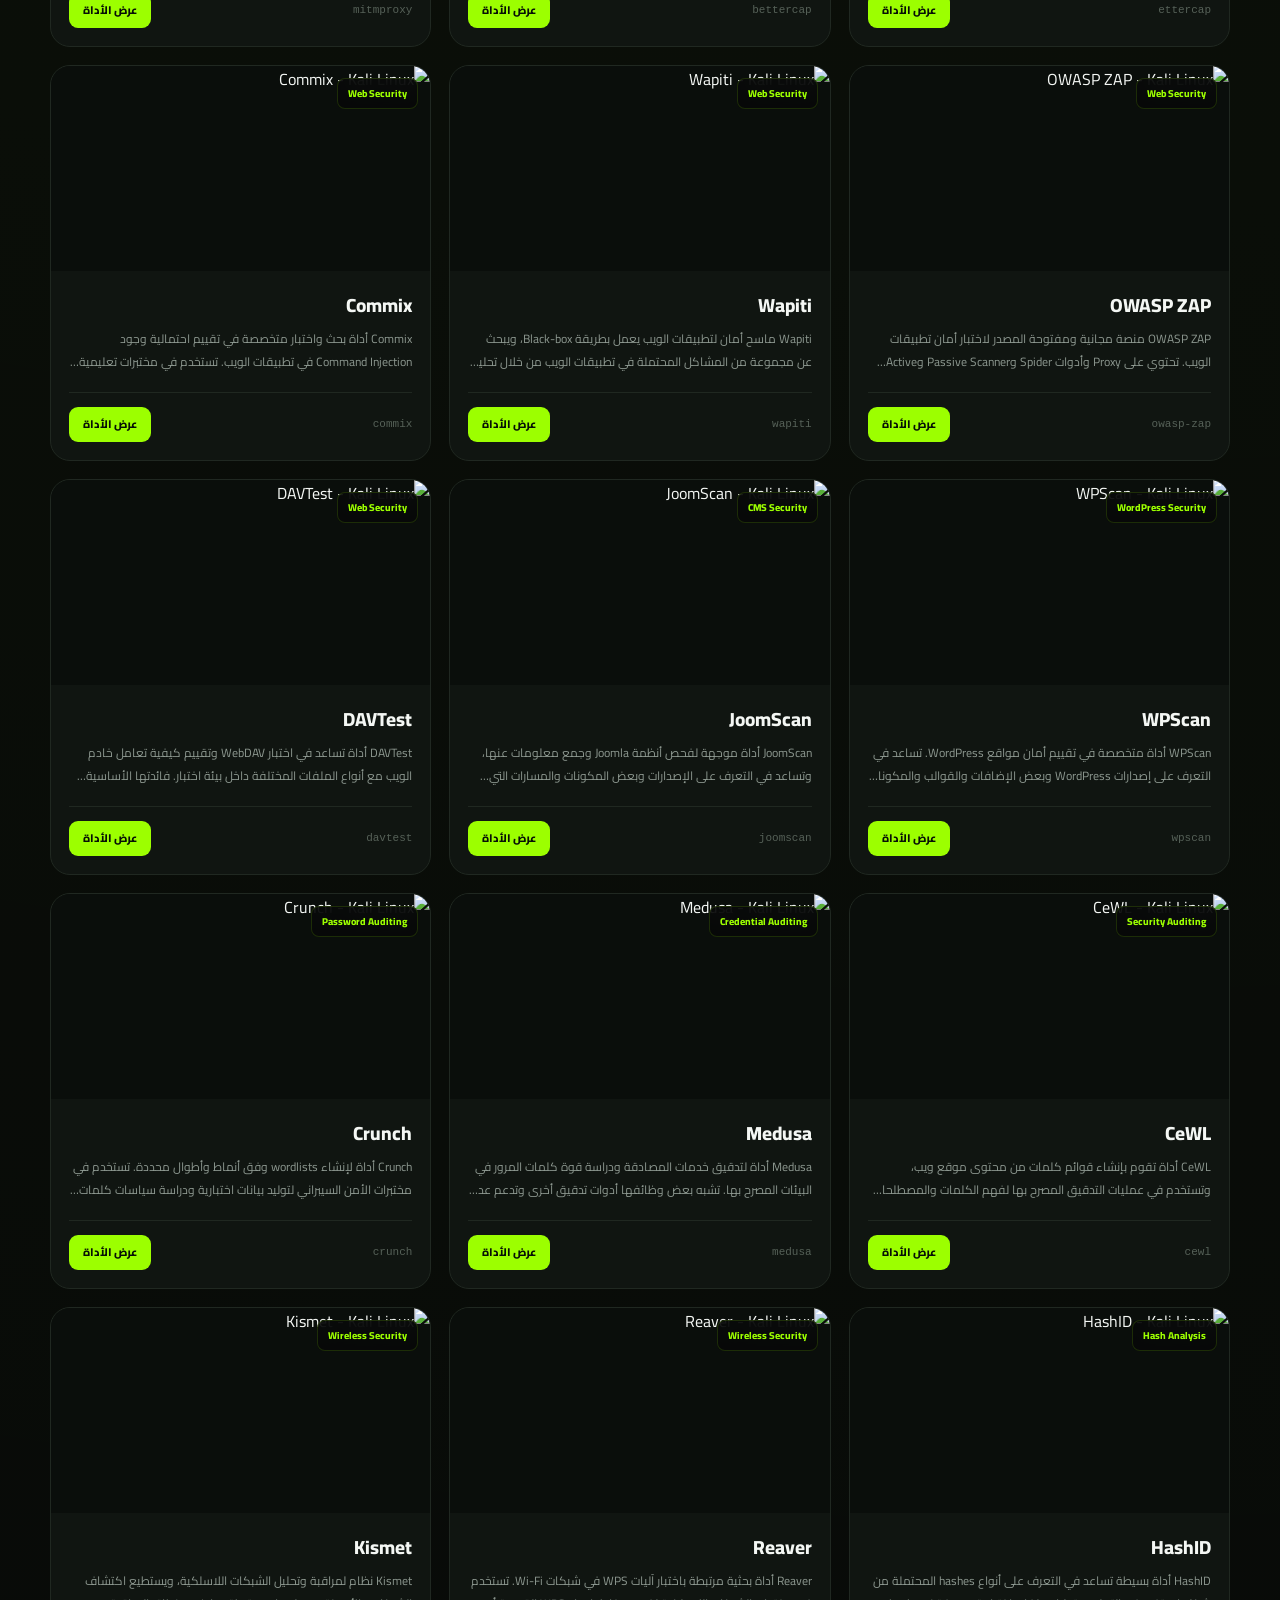
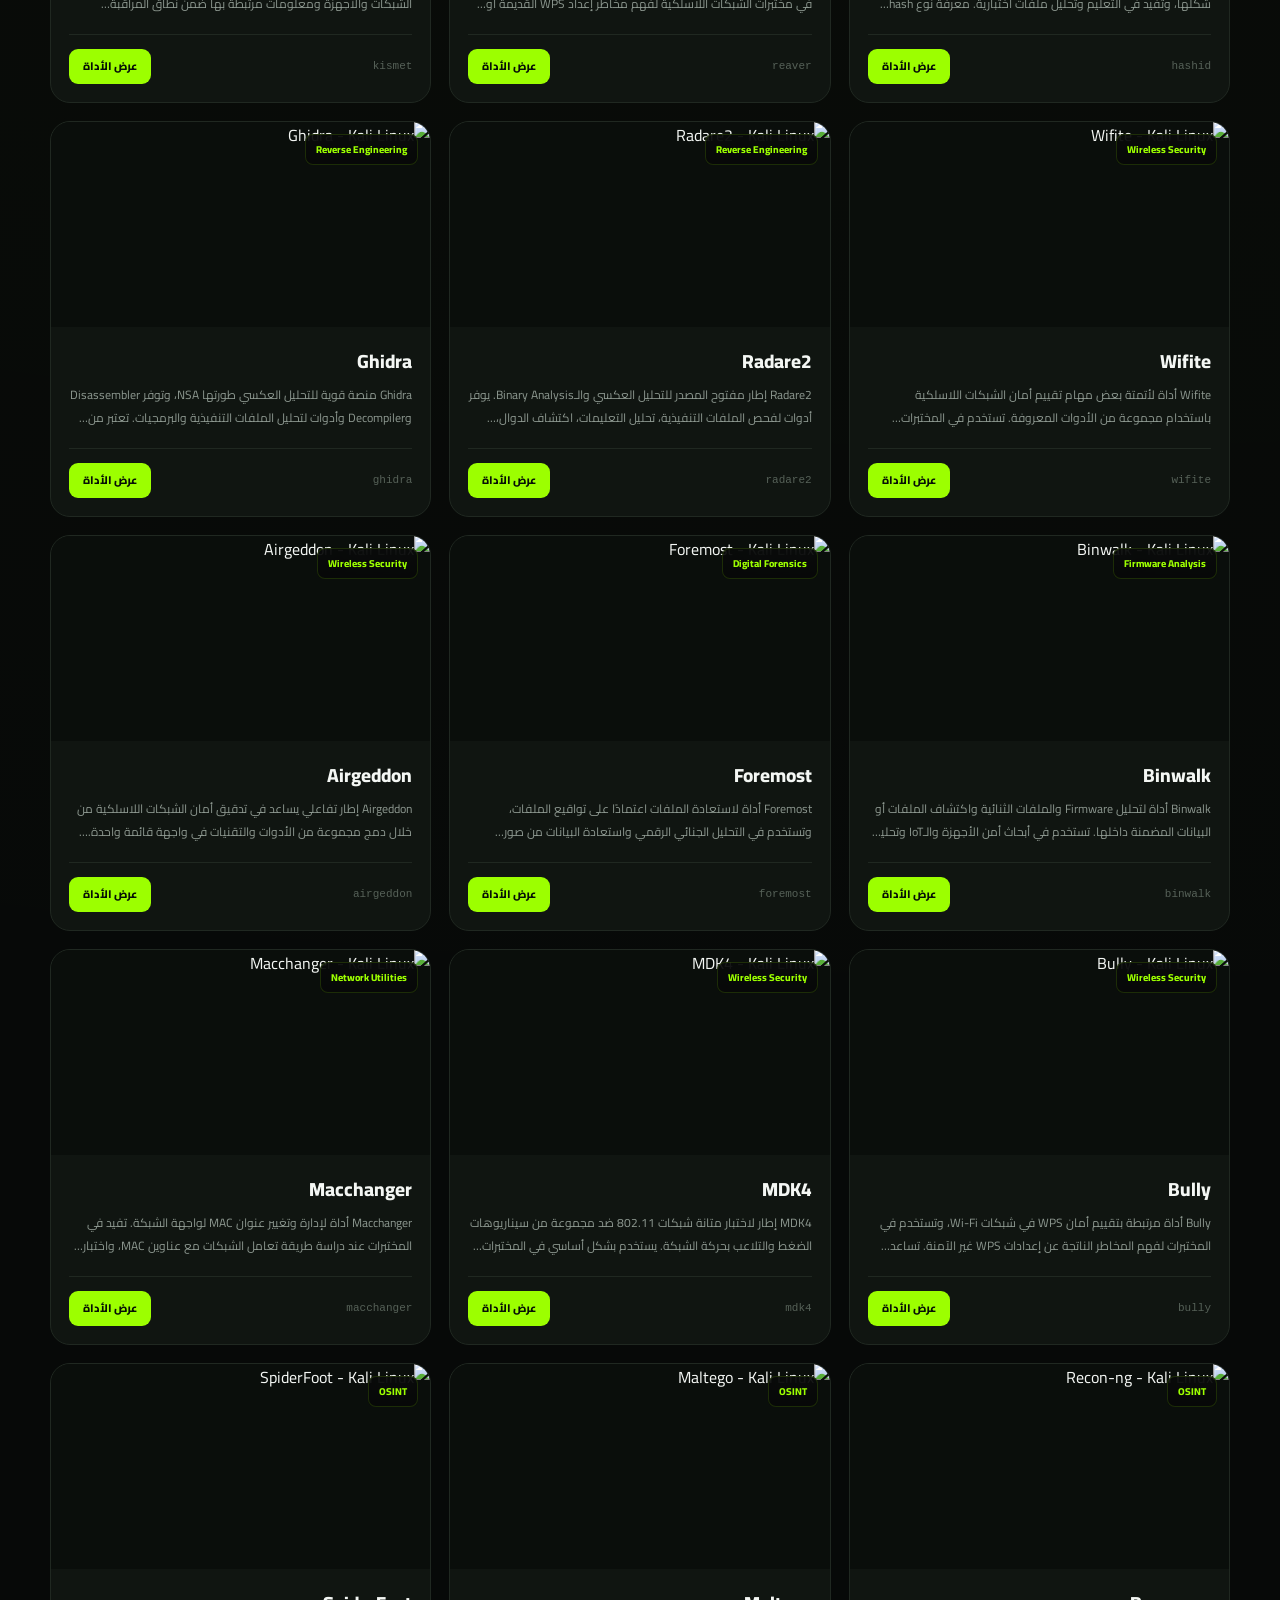
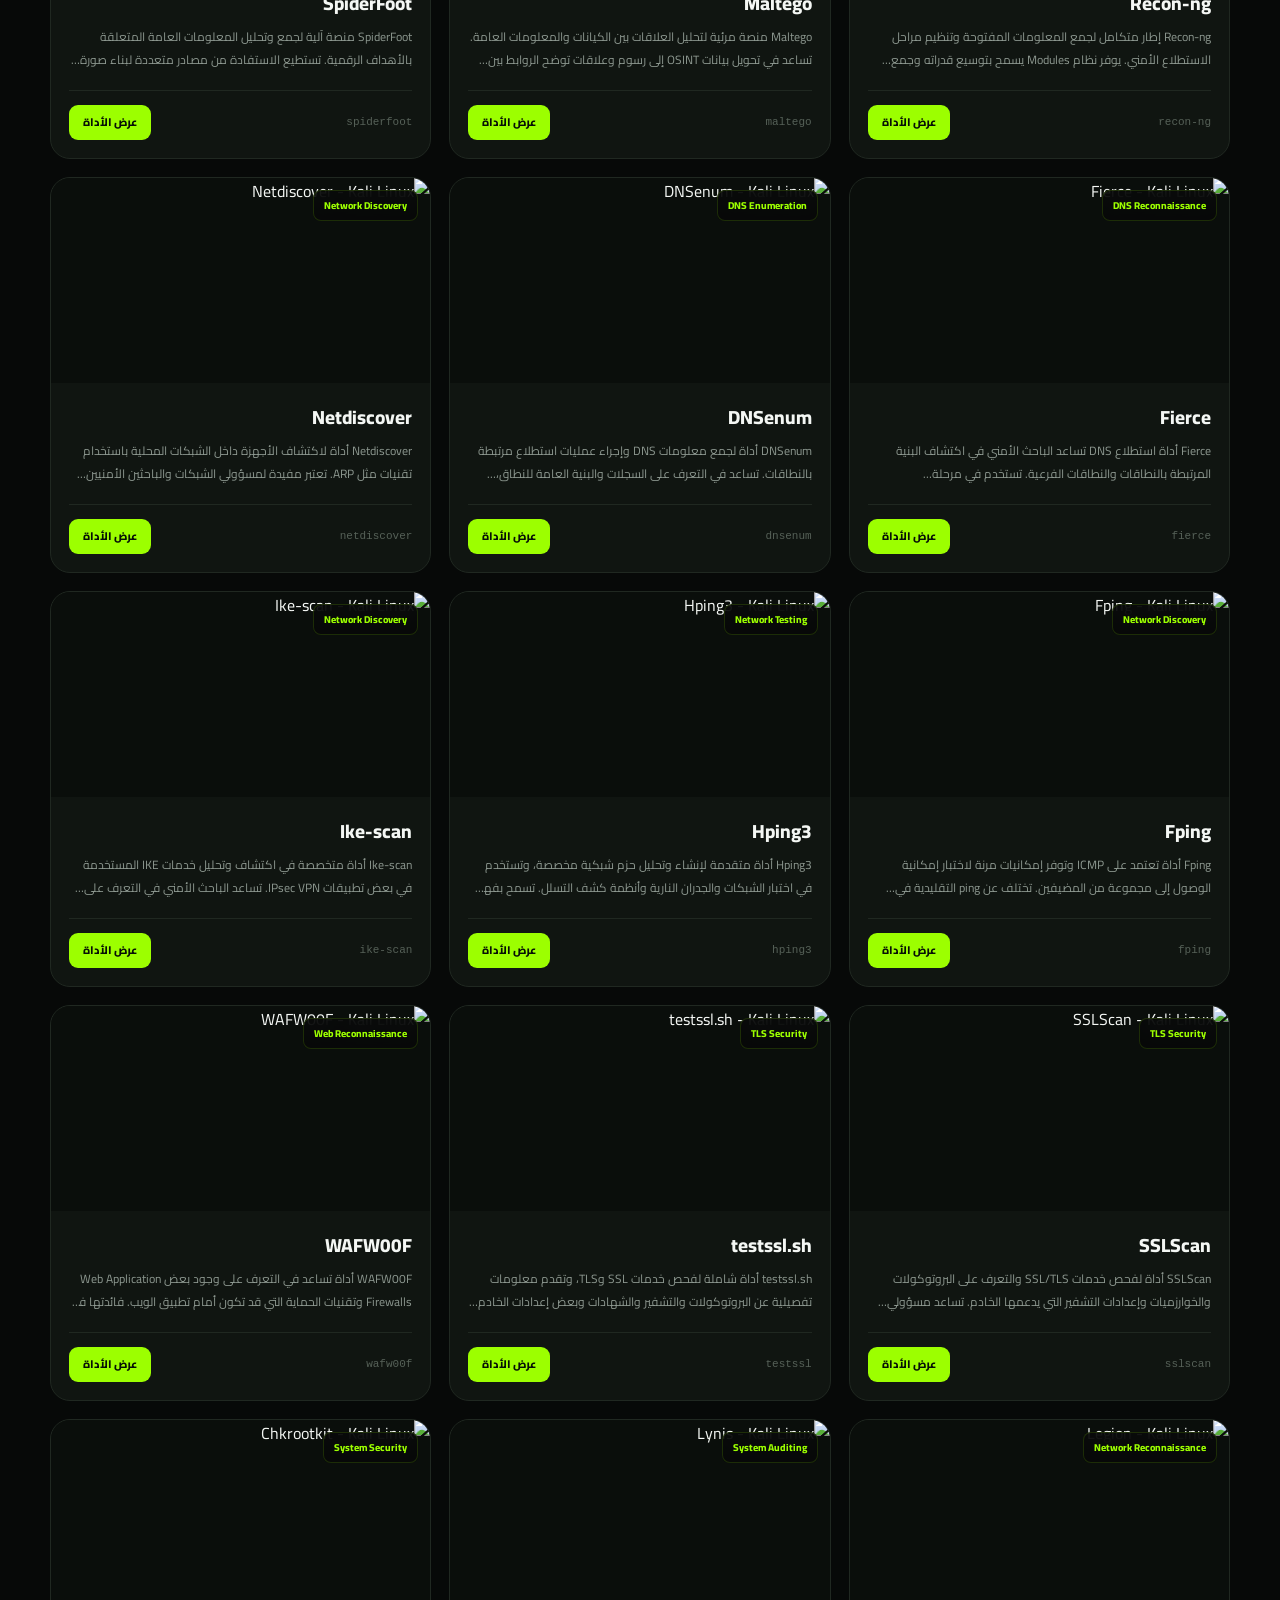
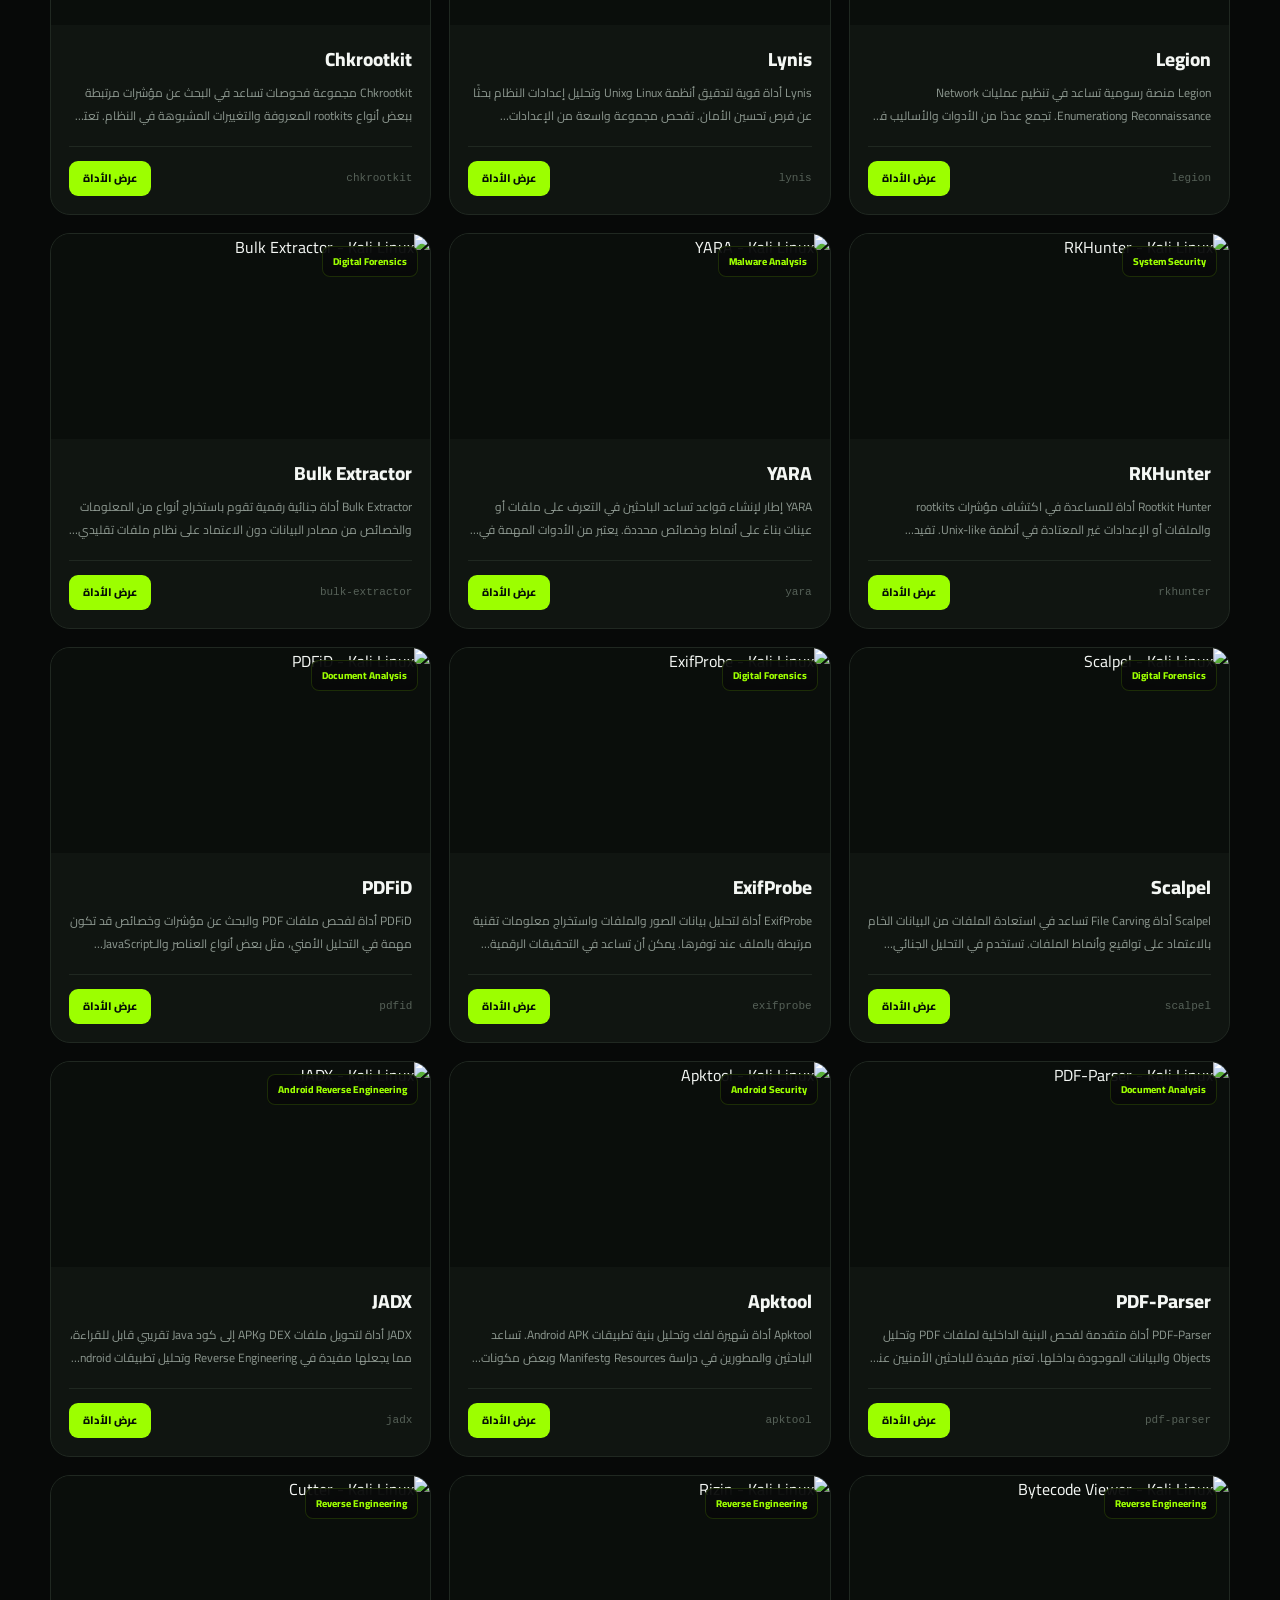
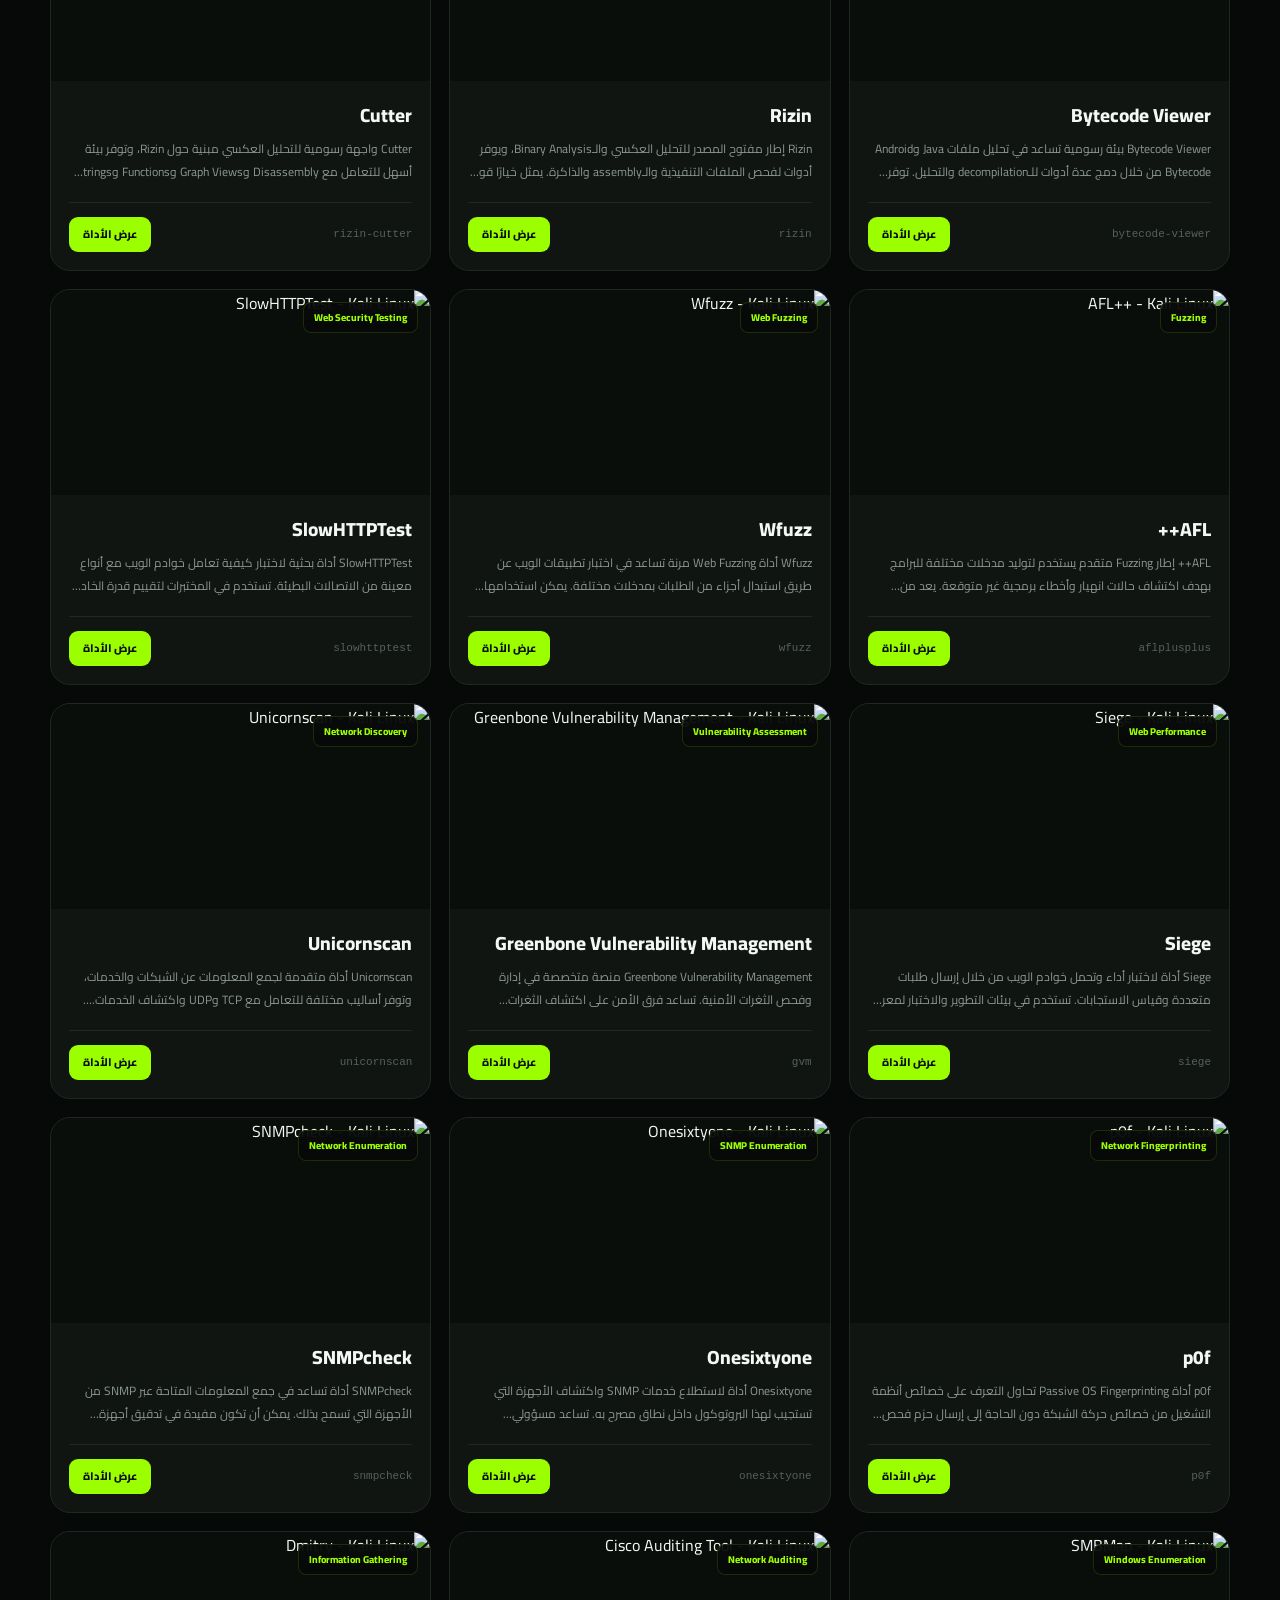
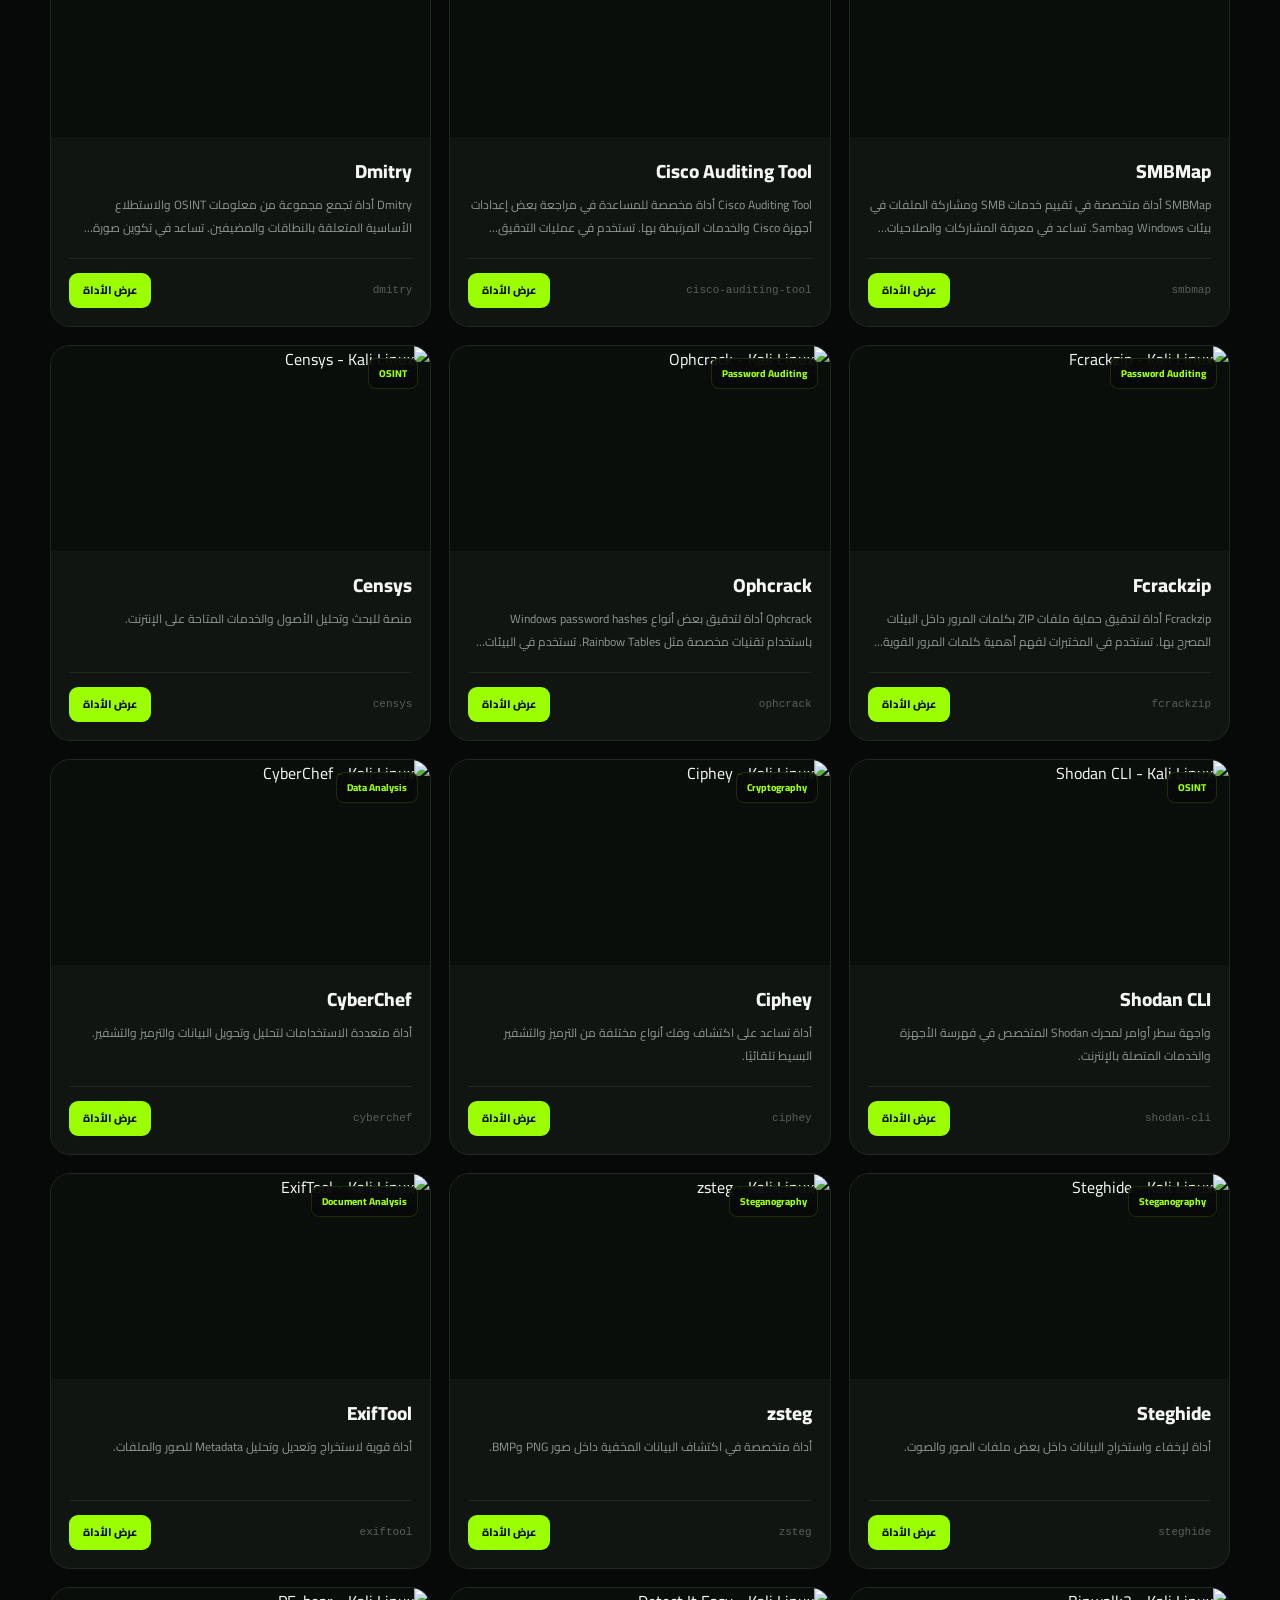
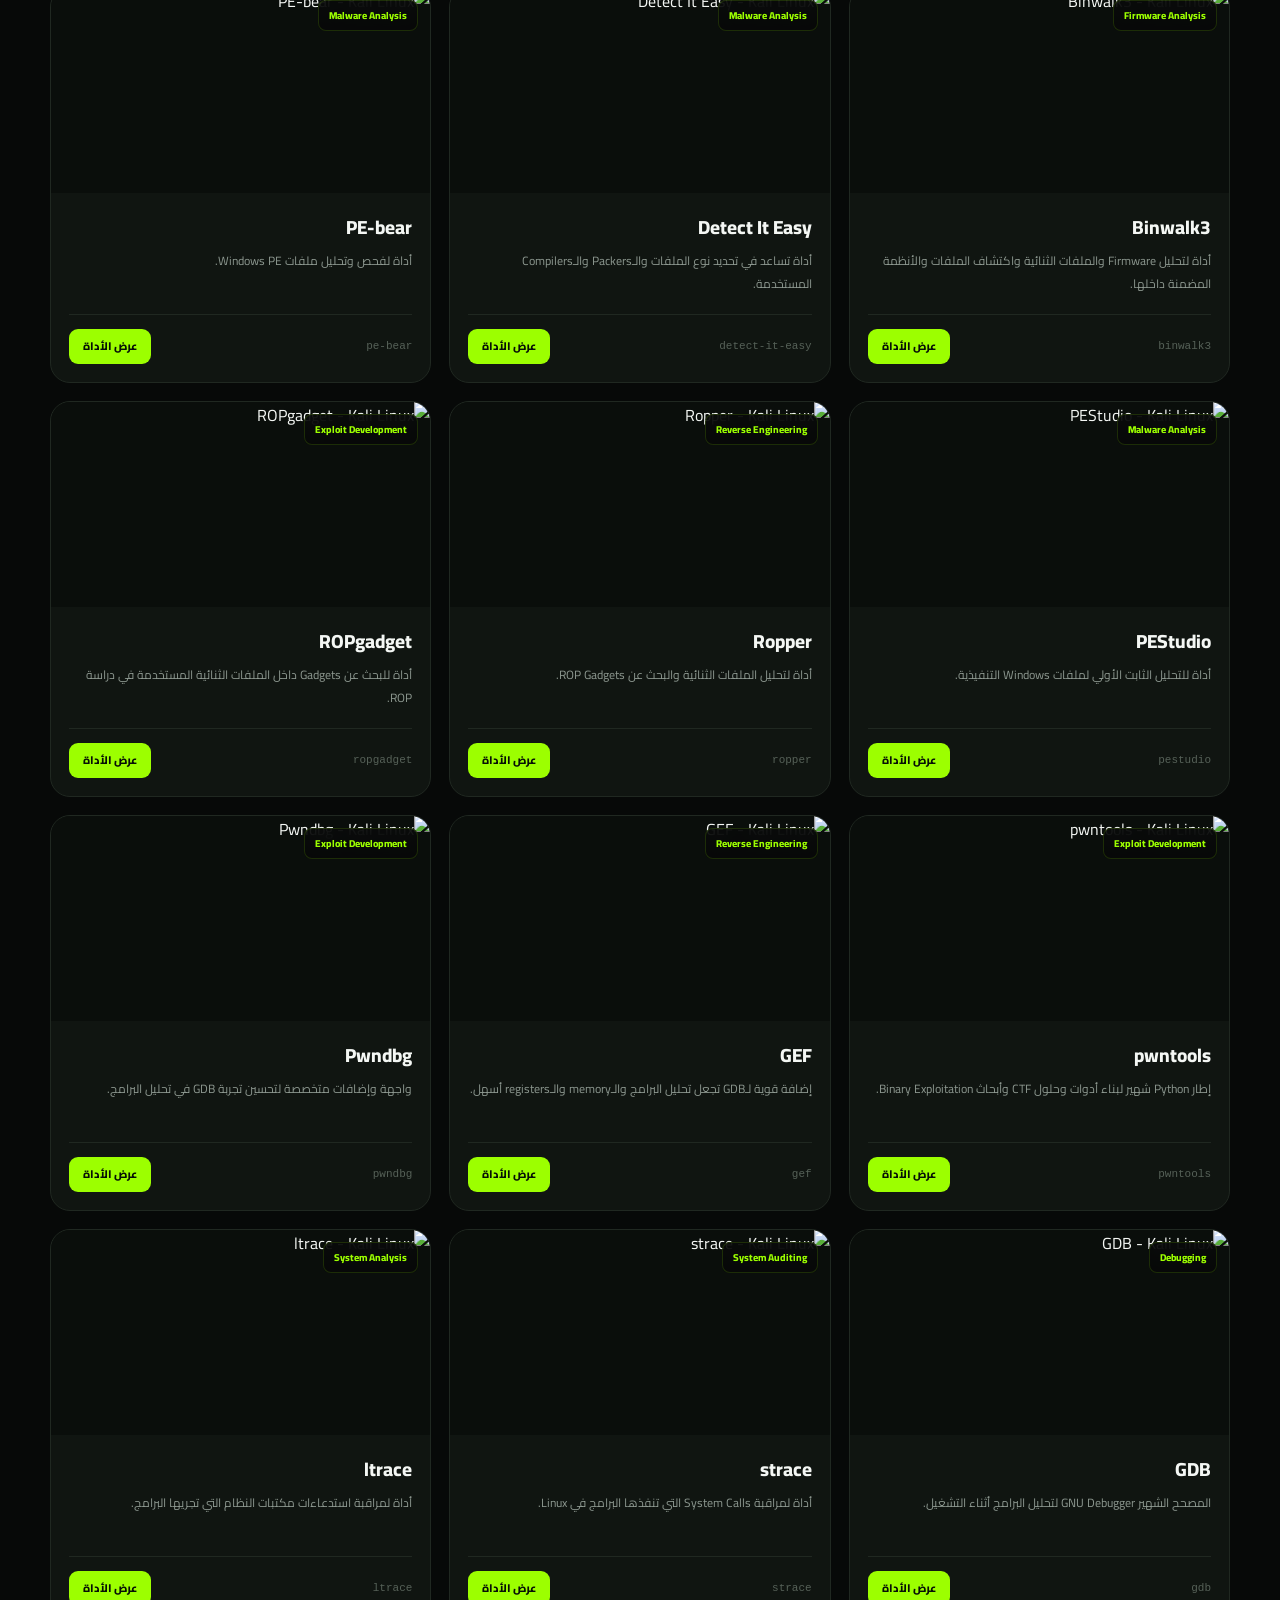
==== commit 62aca86b: "Update index.html" ====
--- a/index.html
+++ b/index.html
@@ -71,7 +71,11 @@
 
 <link rel="stylesheet" href="style.css">
 
-<script async src="https://js.wpadmngr.com/static/adManager.js" data-admpid="468443"></script>
+<script async src="https://js.wpadmngr.com/static/adManager.js" data-admpid="468452"></script>
+
+<script async src="https://js.wpadmngr.com/static/adManager.js" data-admpid="468451"></script>
+
+<script async src="https://js.wpadmngr.com/static/adManager.js" data-admpid="468450"></script>
 
 </head>
 
@@ -339,7 +343,7 @@
 
 <div class="ad-container ad-responsive">
 
-<div data-banner-id="1504401"></div>
+<div data-banner-id="1504409"></div>
 
 </div>
 
@@ -463,33 +467,14 @@
 
 <div class="ad-container ad-responsive">
 
-<video
-id="vastVideoPlayer"
-controls
-playsinline
-preload="none"
-style="width:100%;max-width:640px;display:block;margin:auto;">
-</video>
-
-<p>
-إعلان الفيديو يحتاج إلى مشغل يدعم VAST لقراءة رابط الإعلان وتشغيله.
-</p>
-
-</div>
-
-</section>
-
-
-<section class="ad-section ad-popunder">
-
-<div class="ad-label">
-إعلان
-</div>
-
-<div class="ad-container ad-responsive">
-
-<p>
-إعلان Popunder وIn-page يحتاج إلى تفعيل النوع المناسب من لوحة مزود الإعلانات.
+<p>
+إعلان الفيديو
+</p>
+
+<p>
+<a href="https://vast.yomeno.xyz/vast?spot_id=1504402" target="_blank" rel="noopener noreferrer">
+رابط VAST لإعلان الفيديو
+</a>
 </p>
 
 </div>
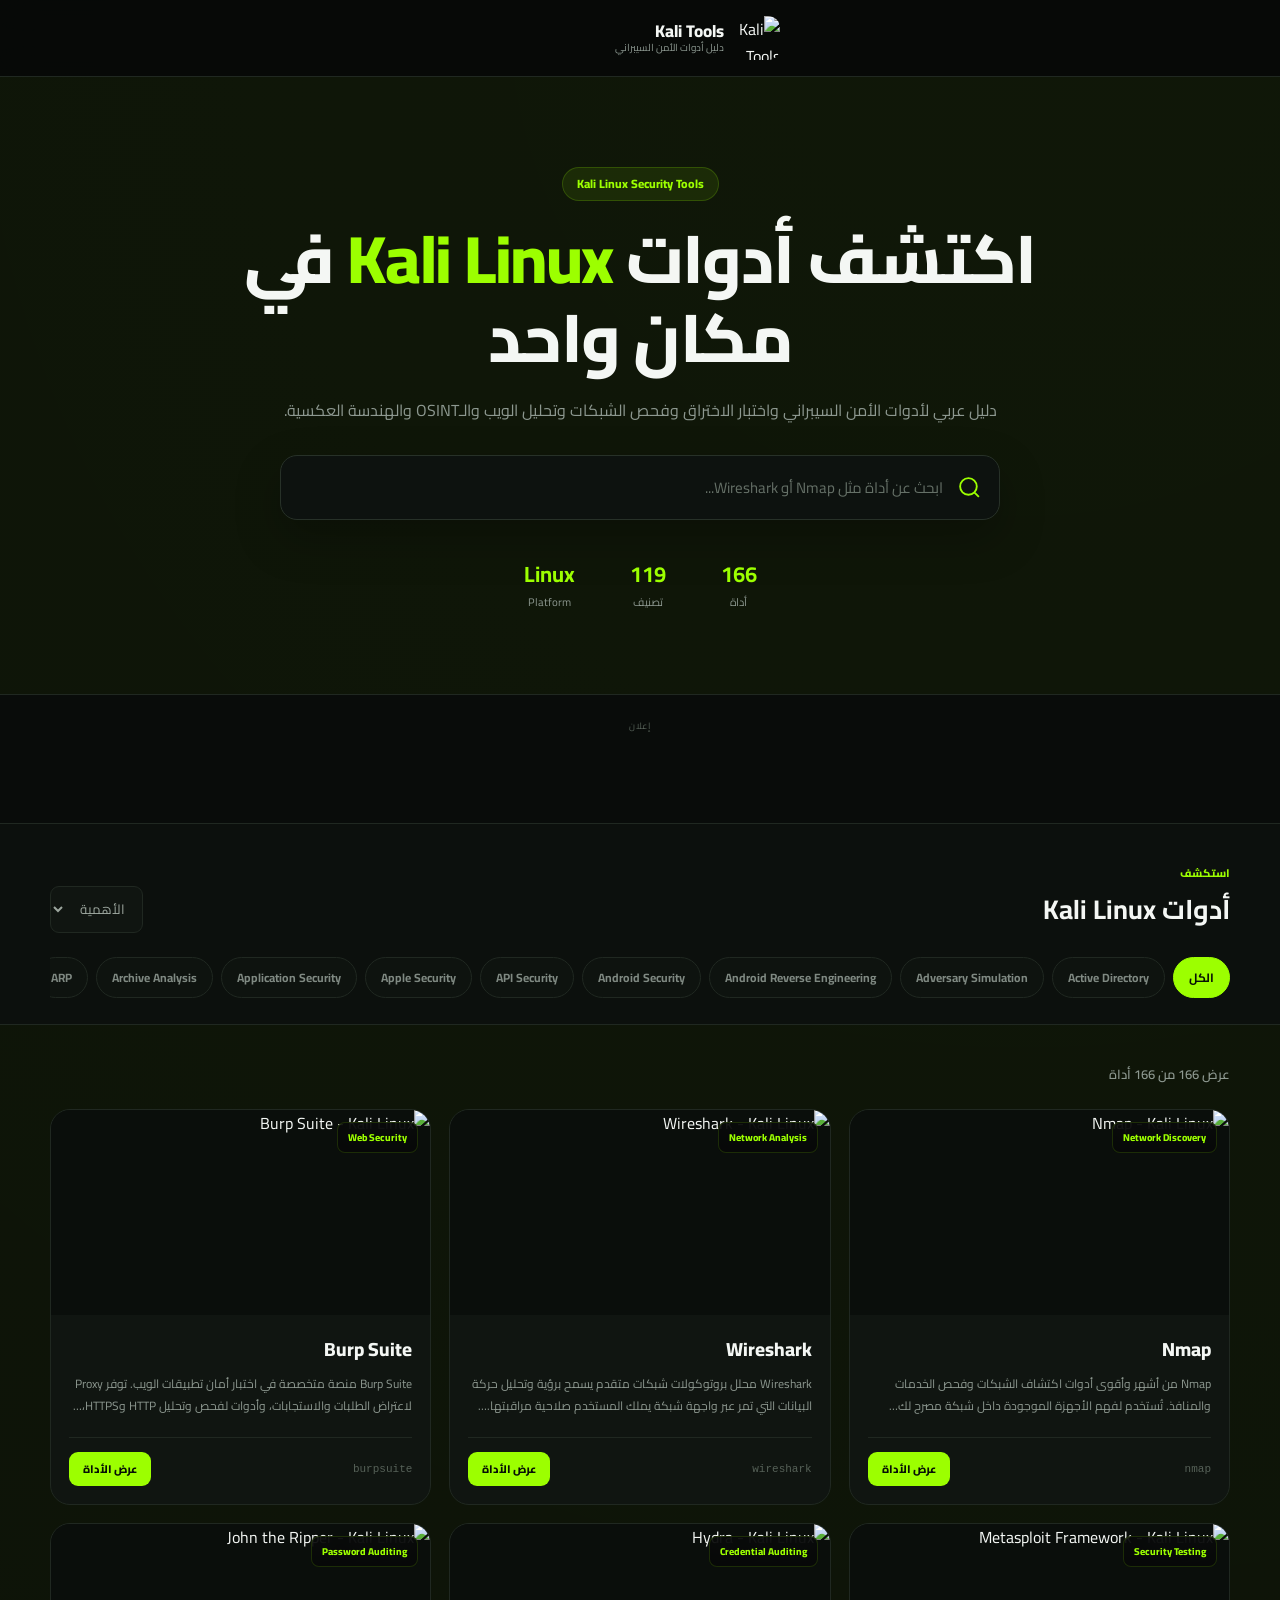
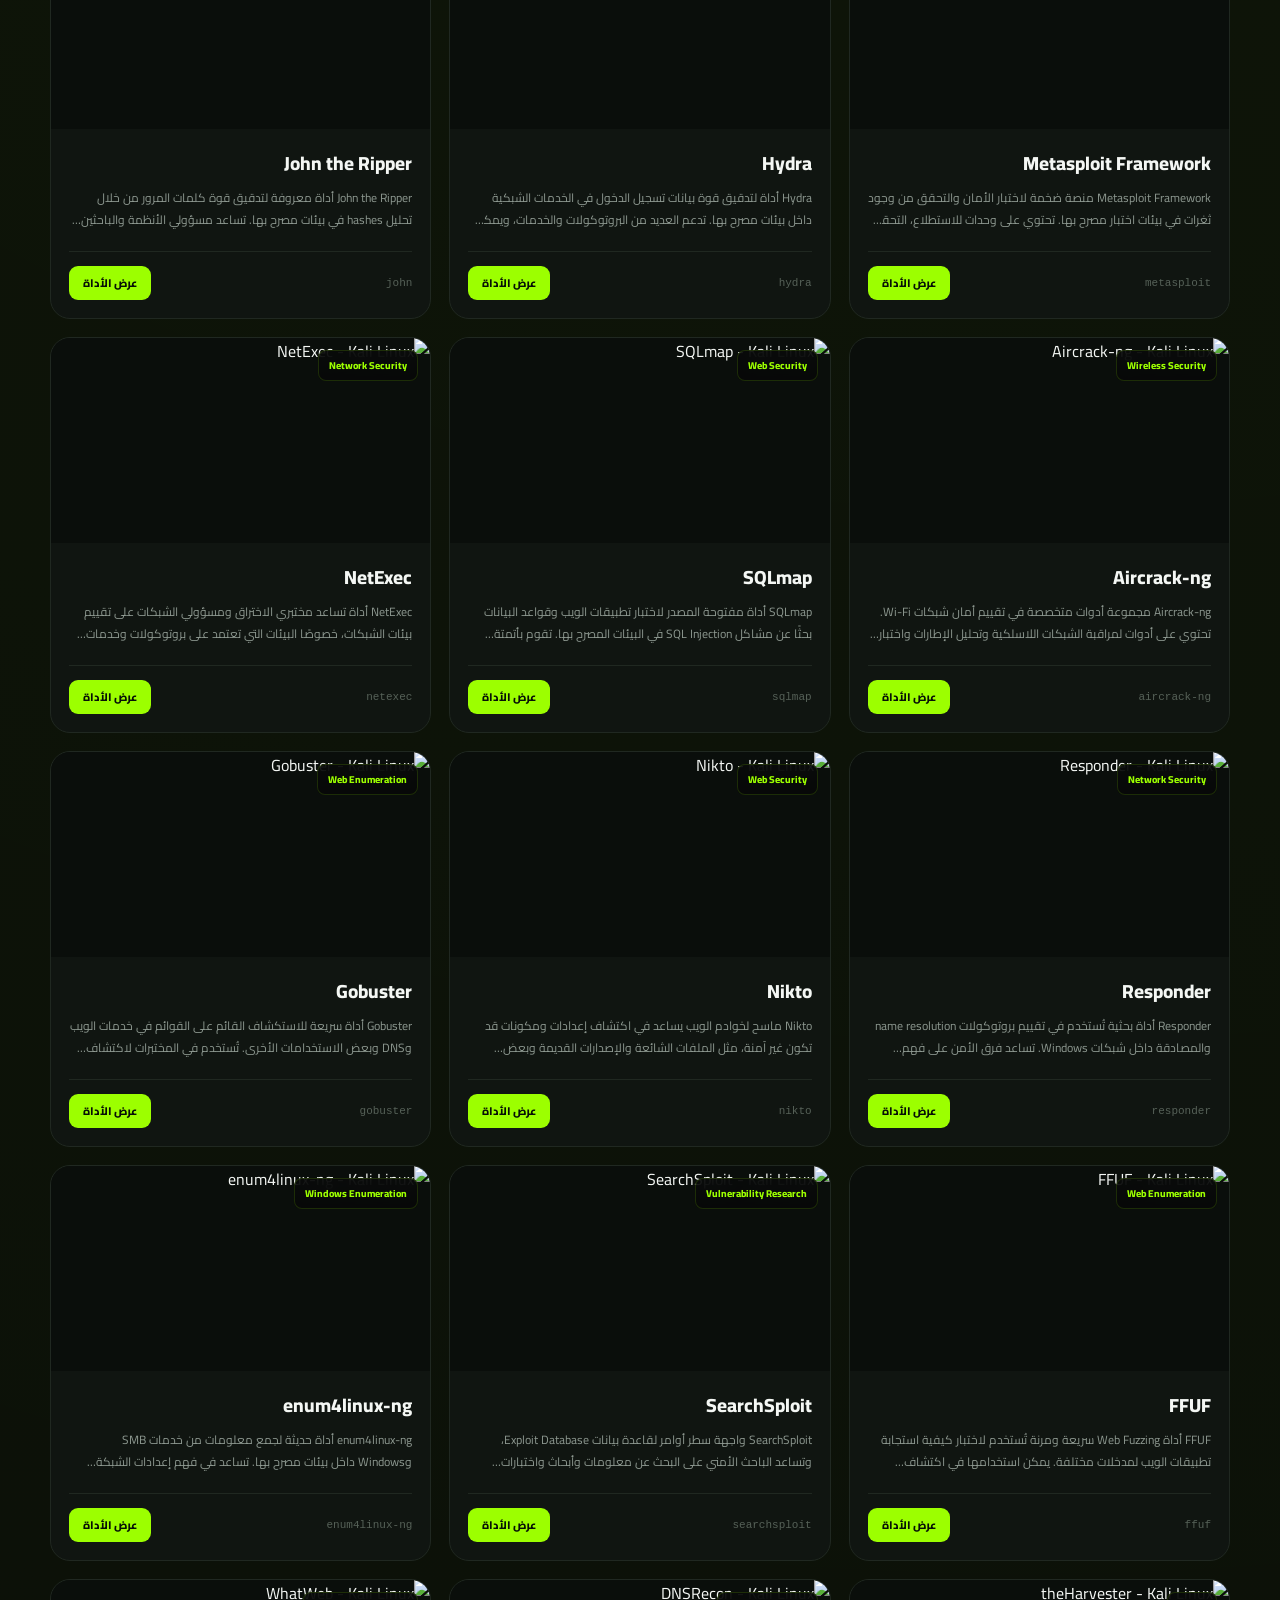
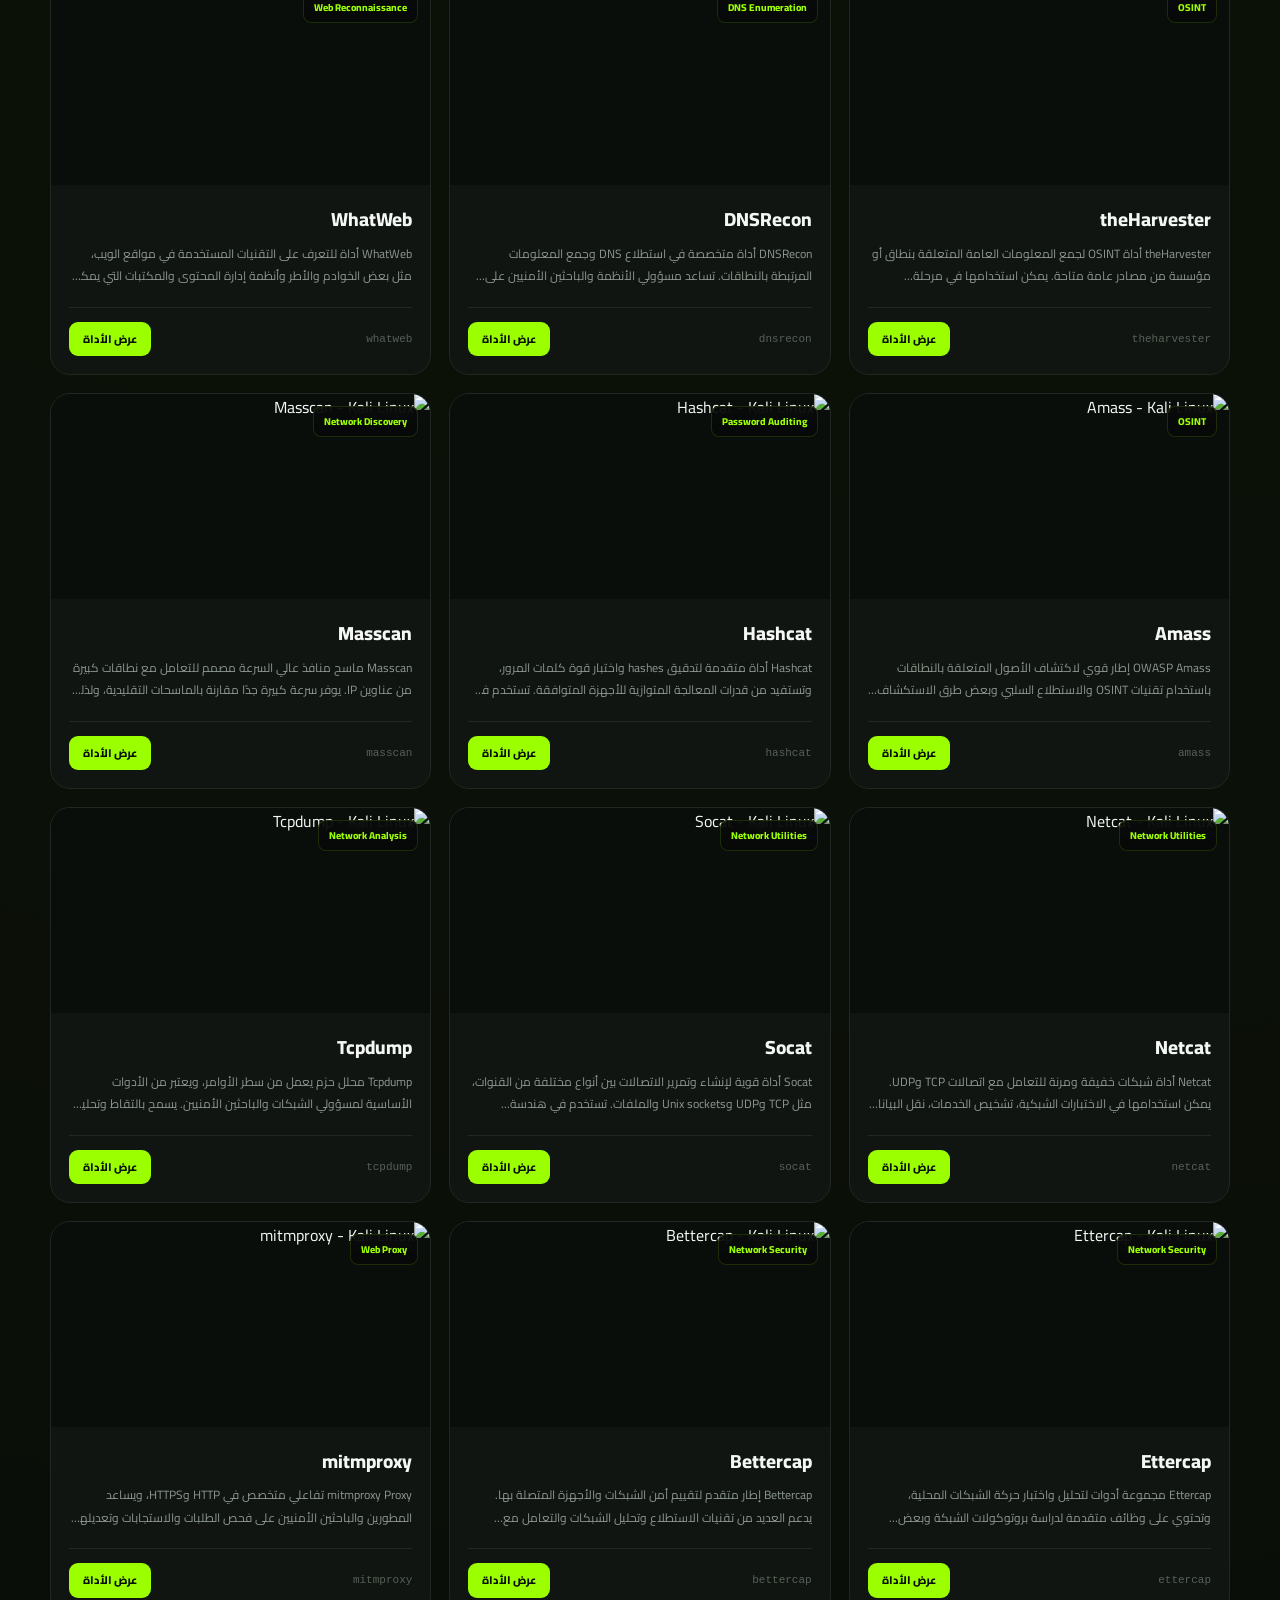
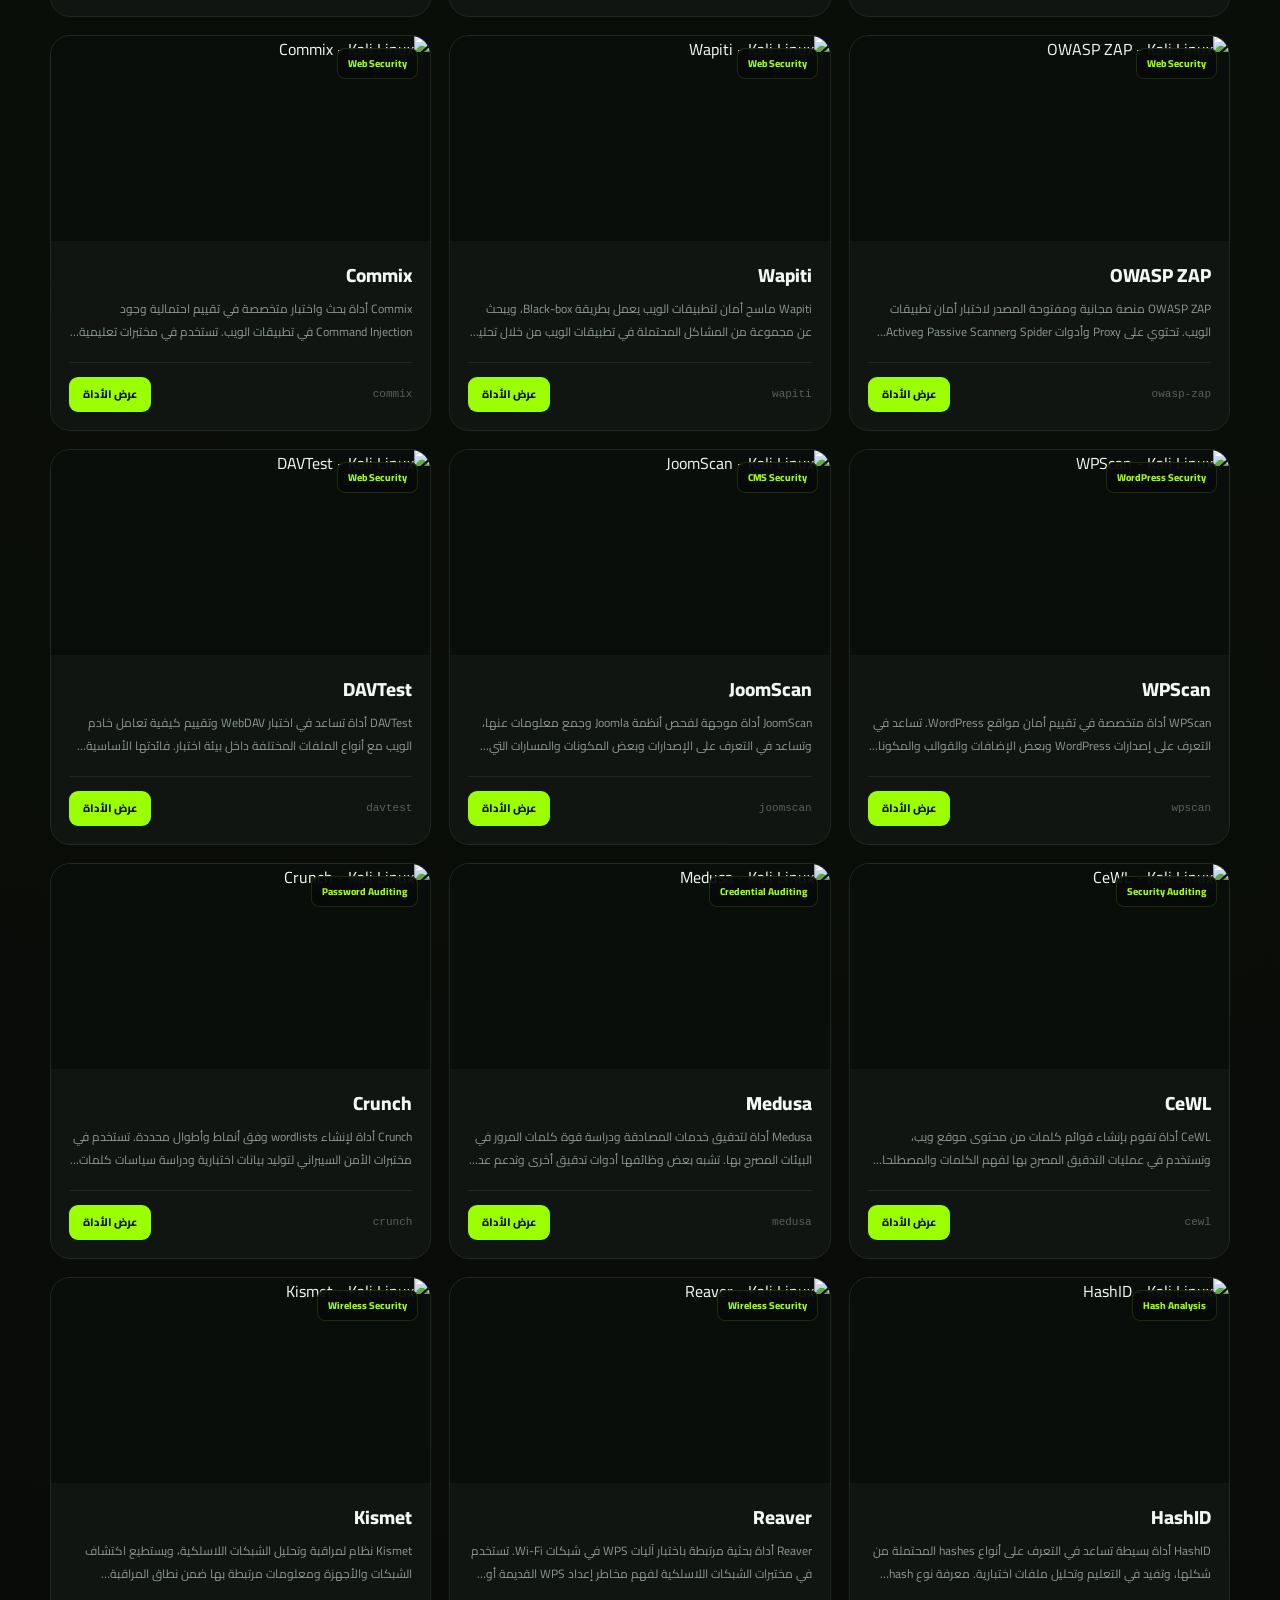
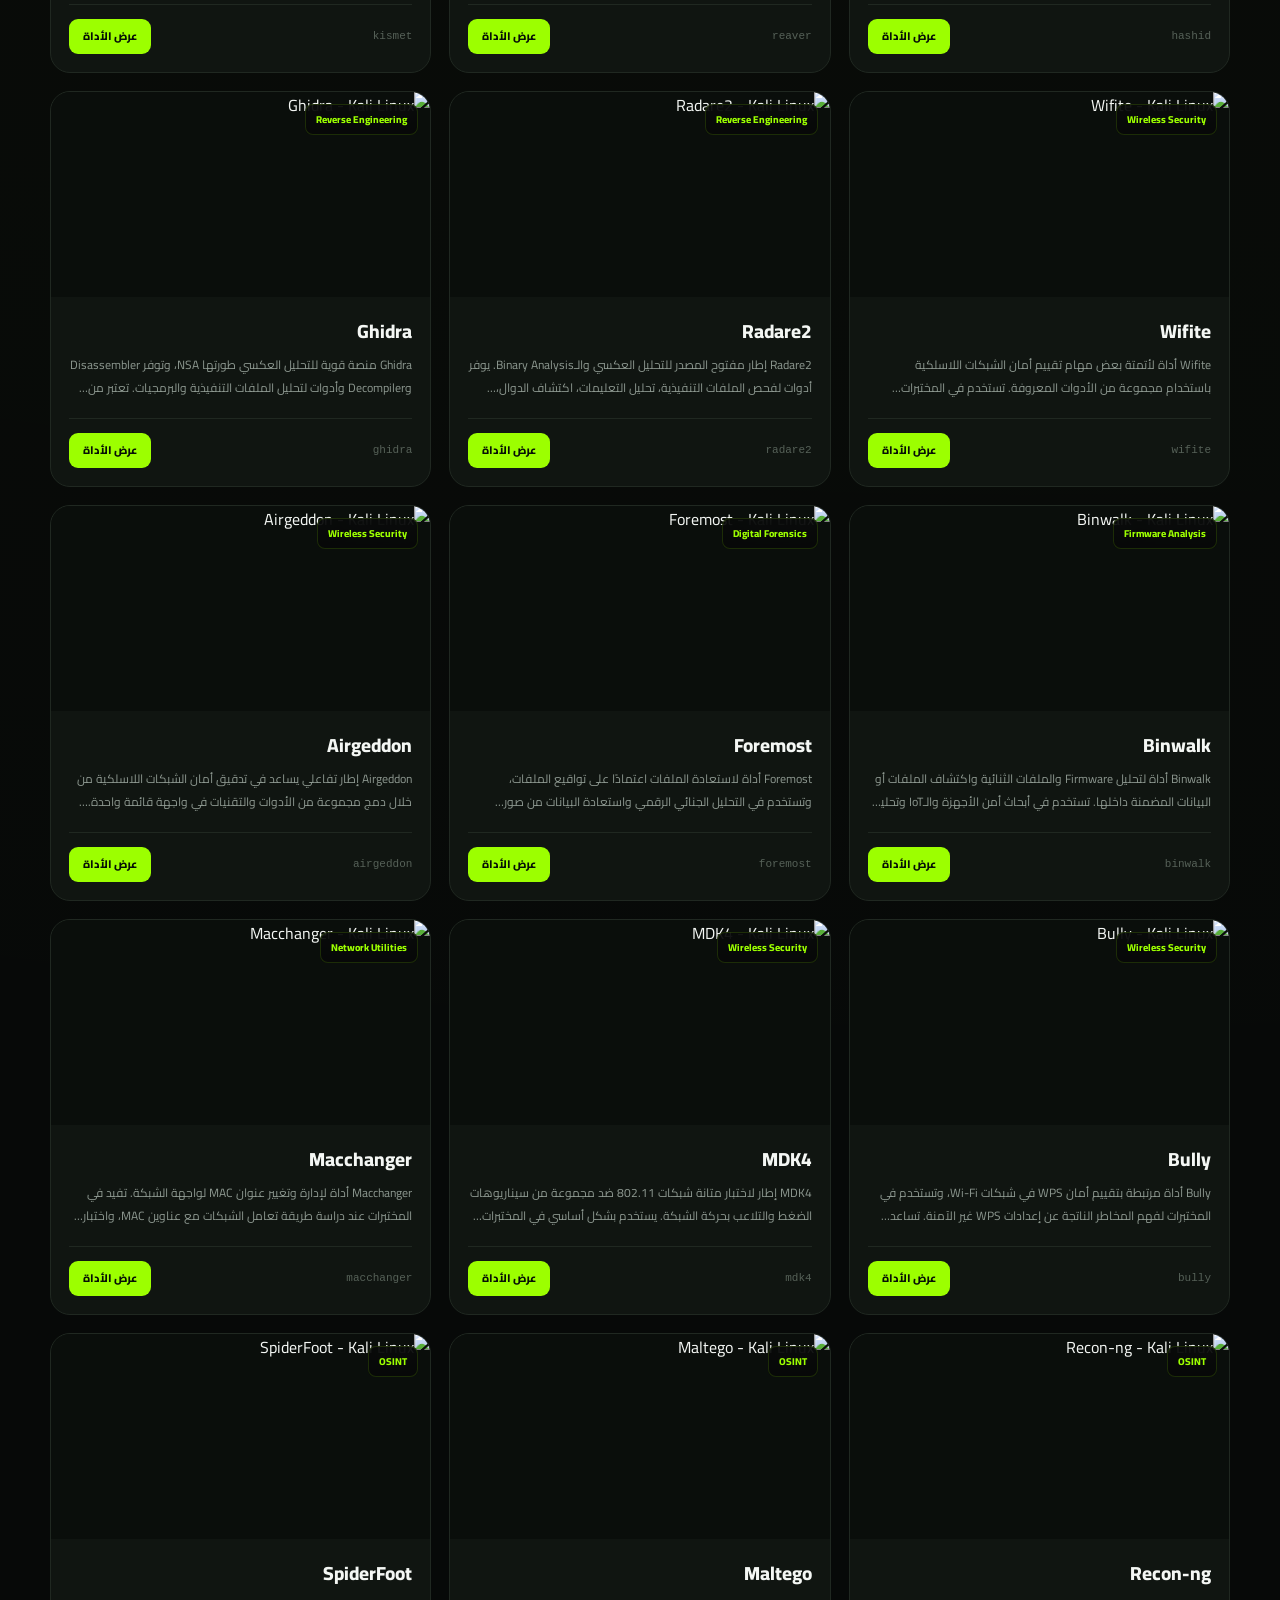
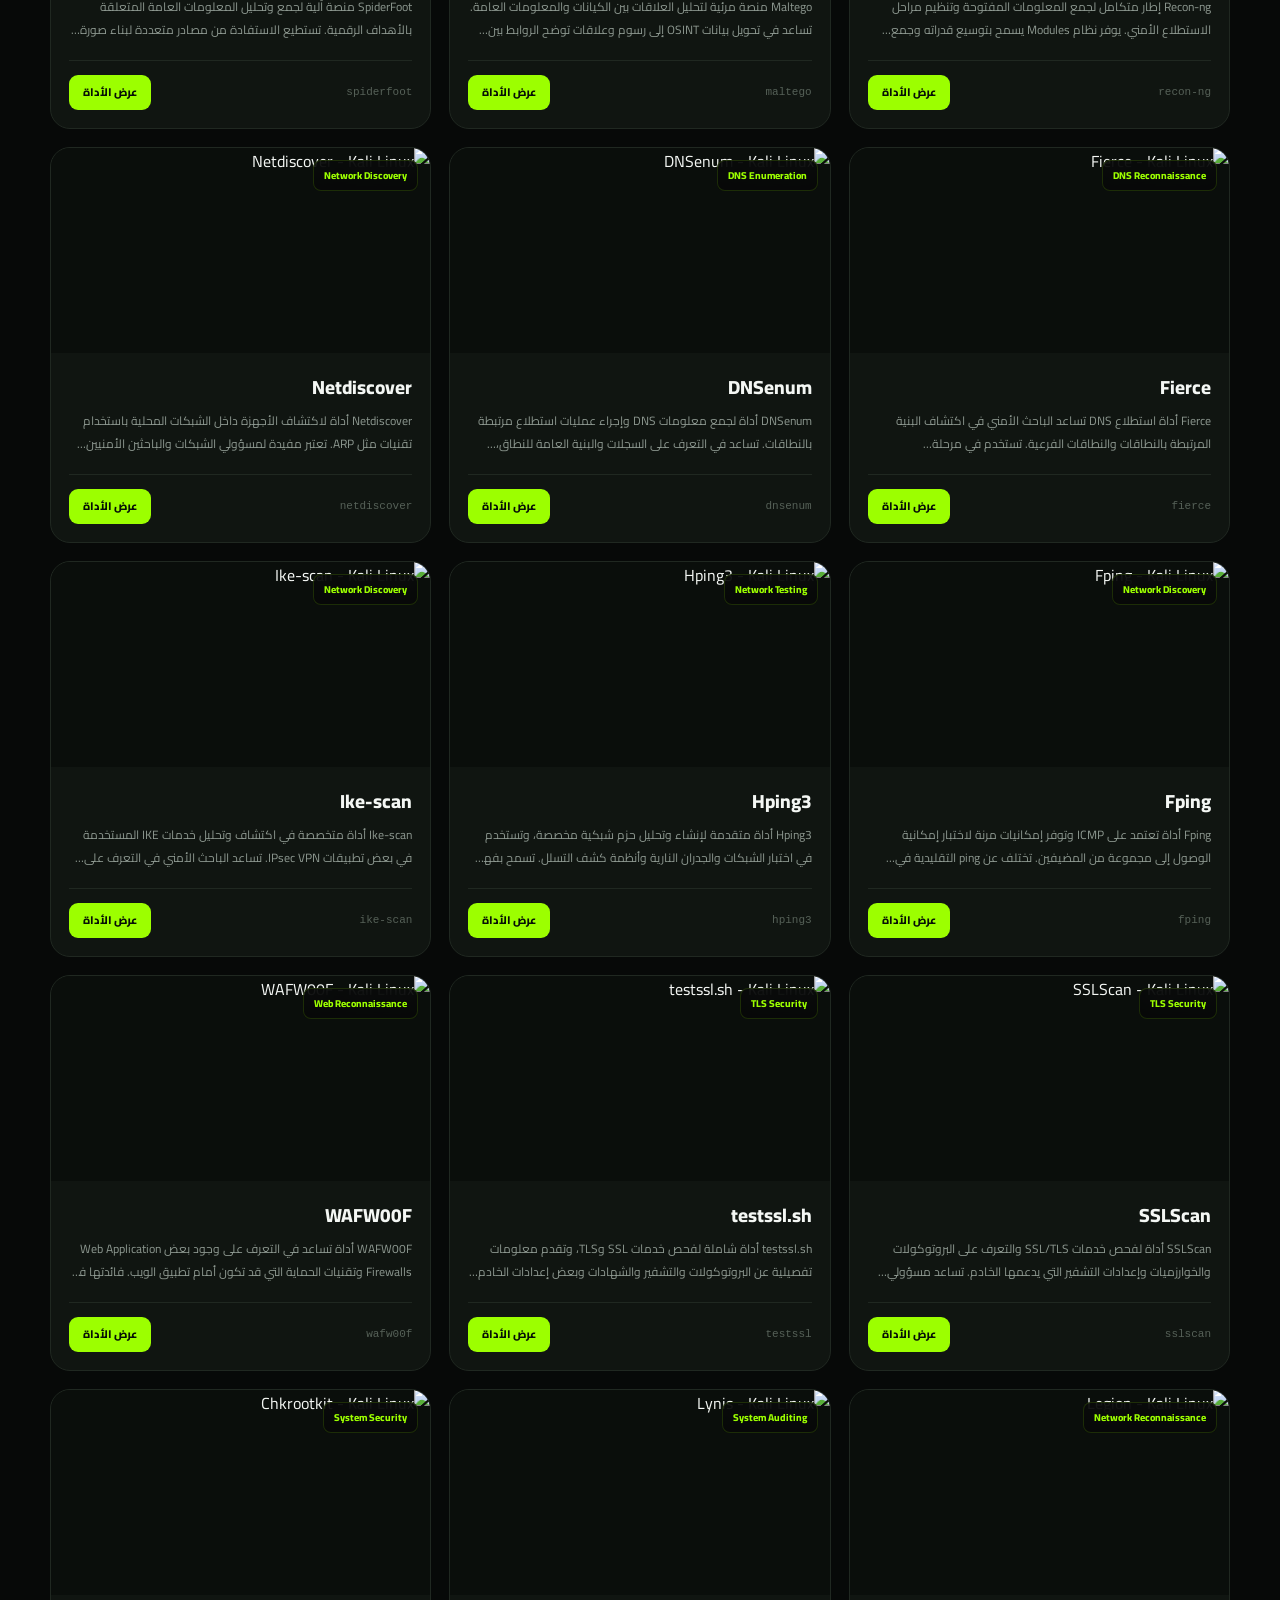
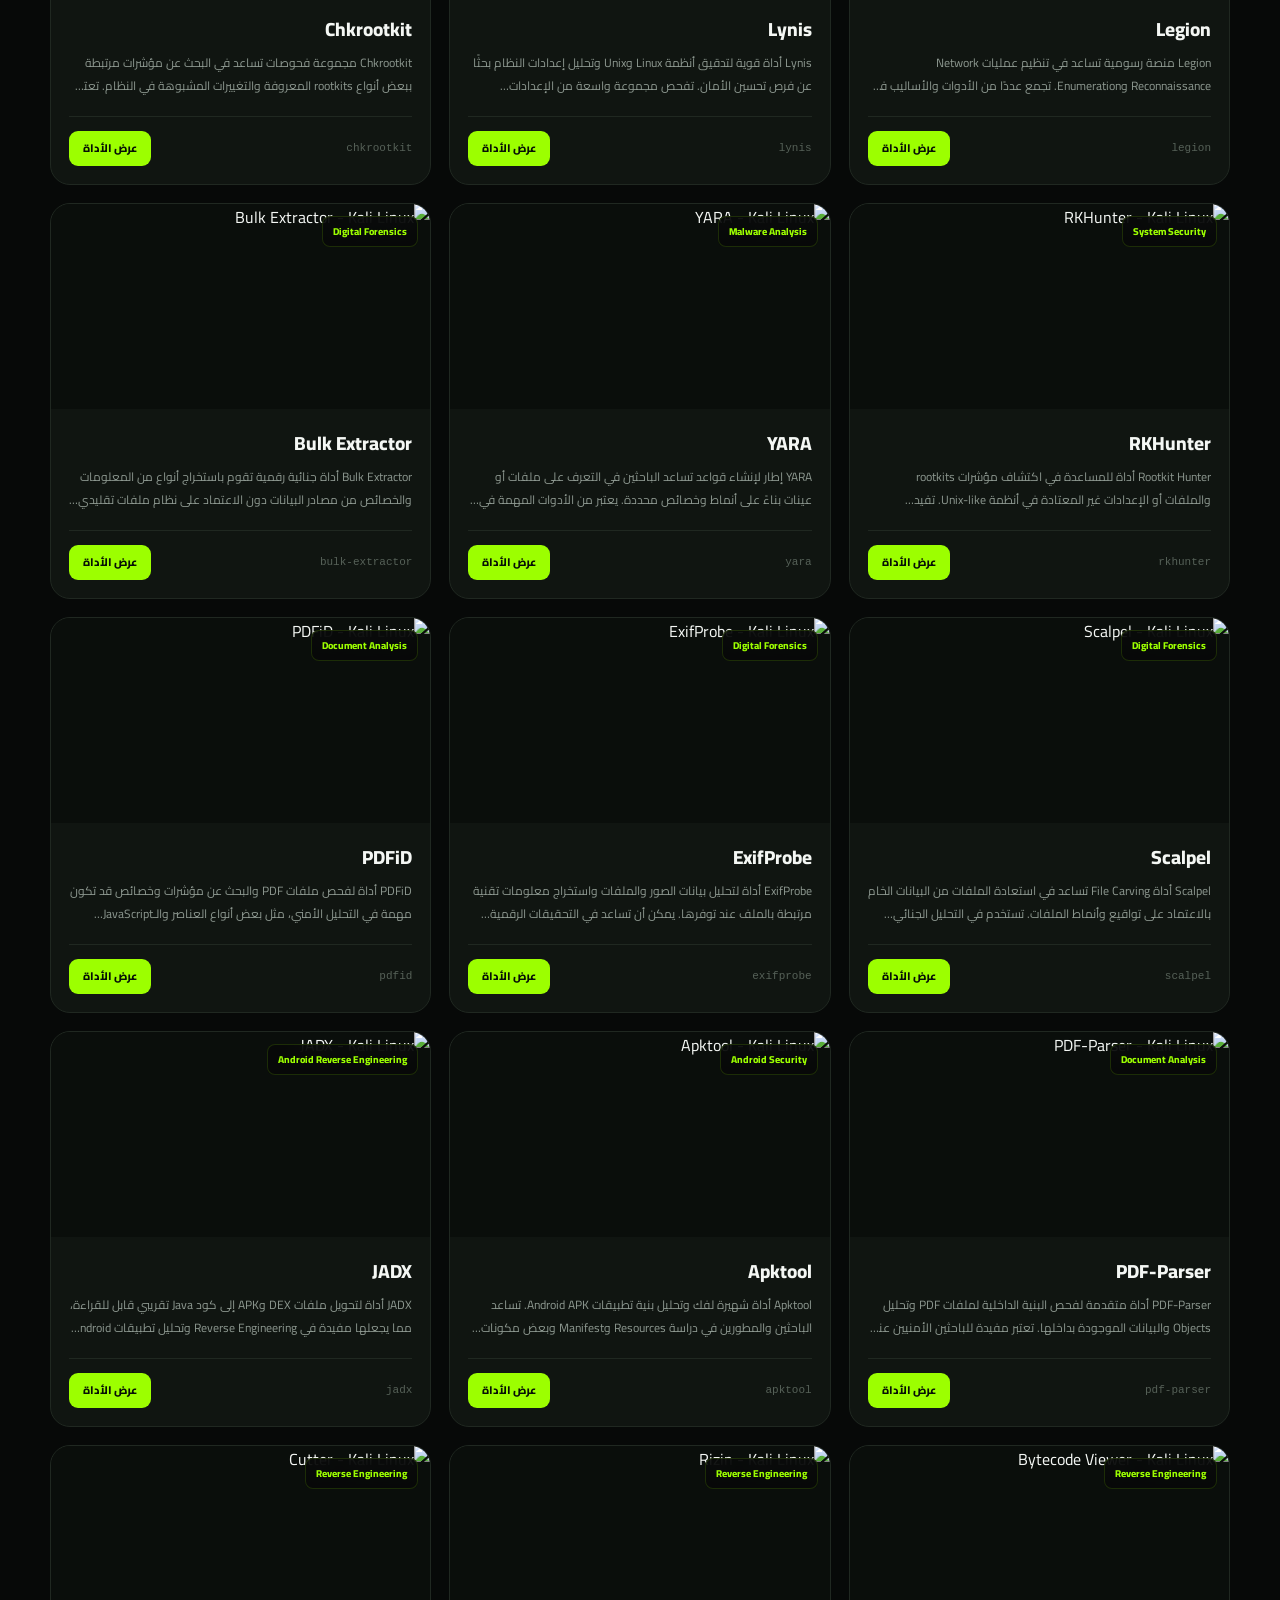
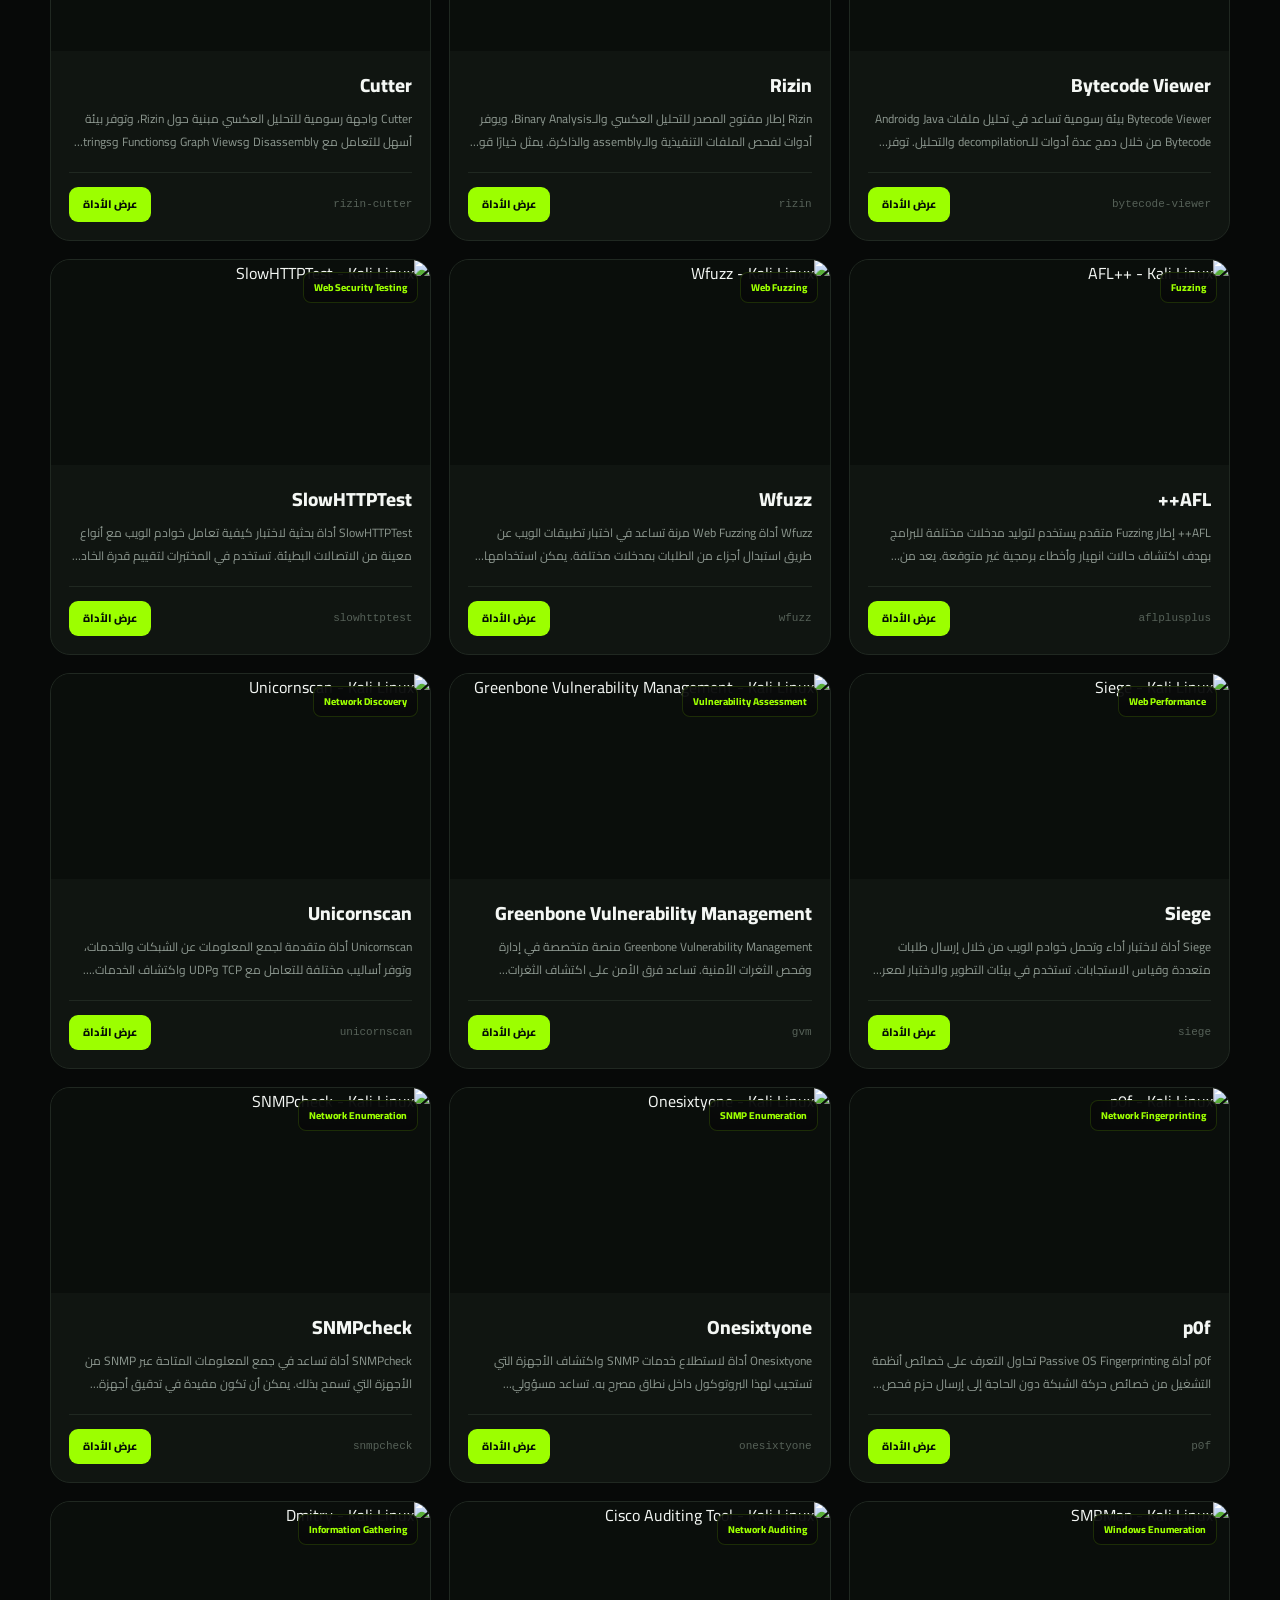
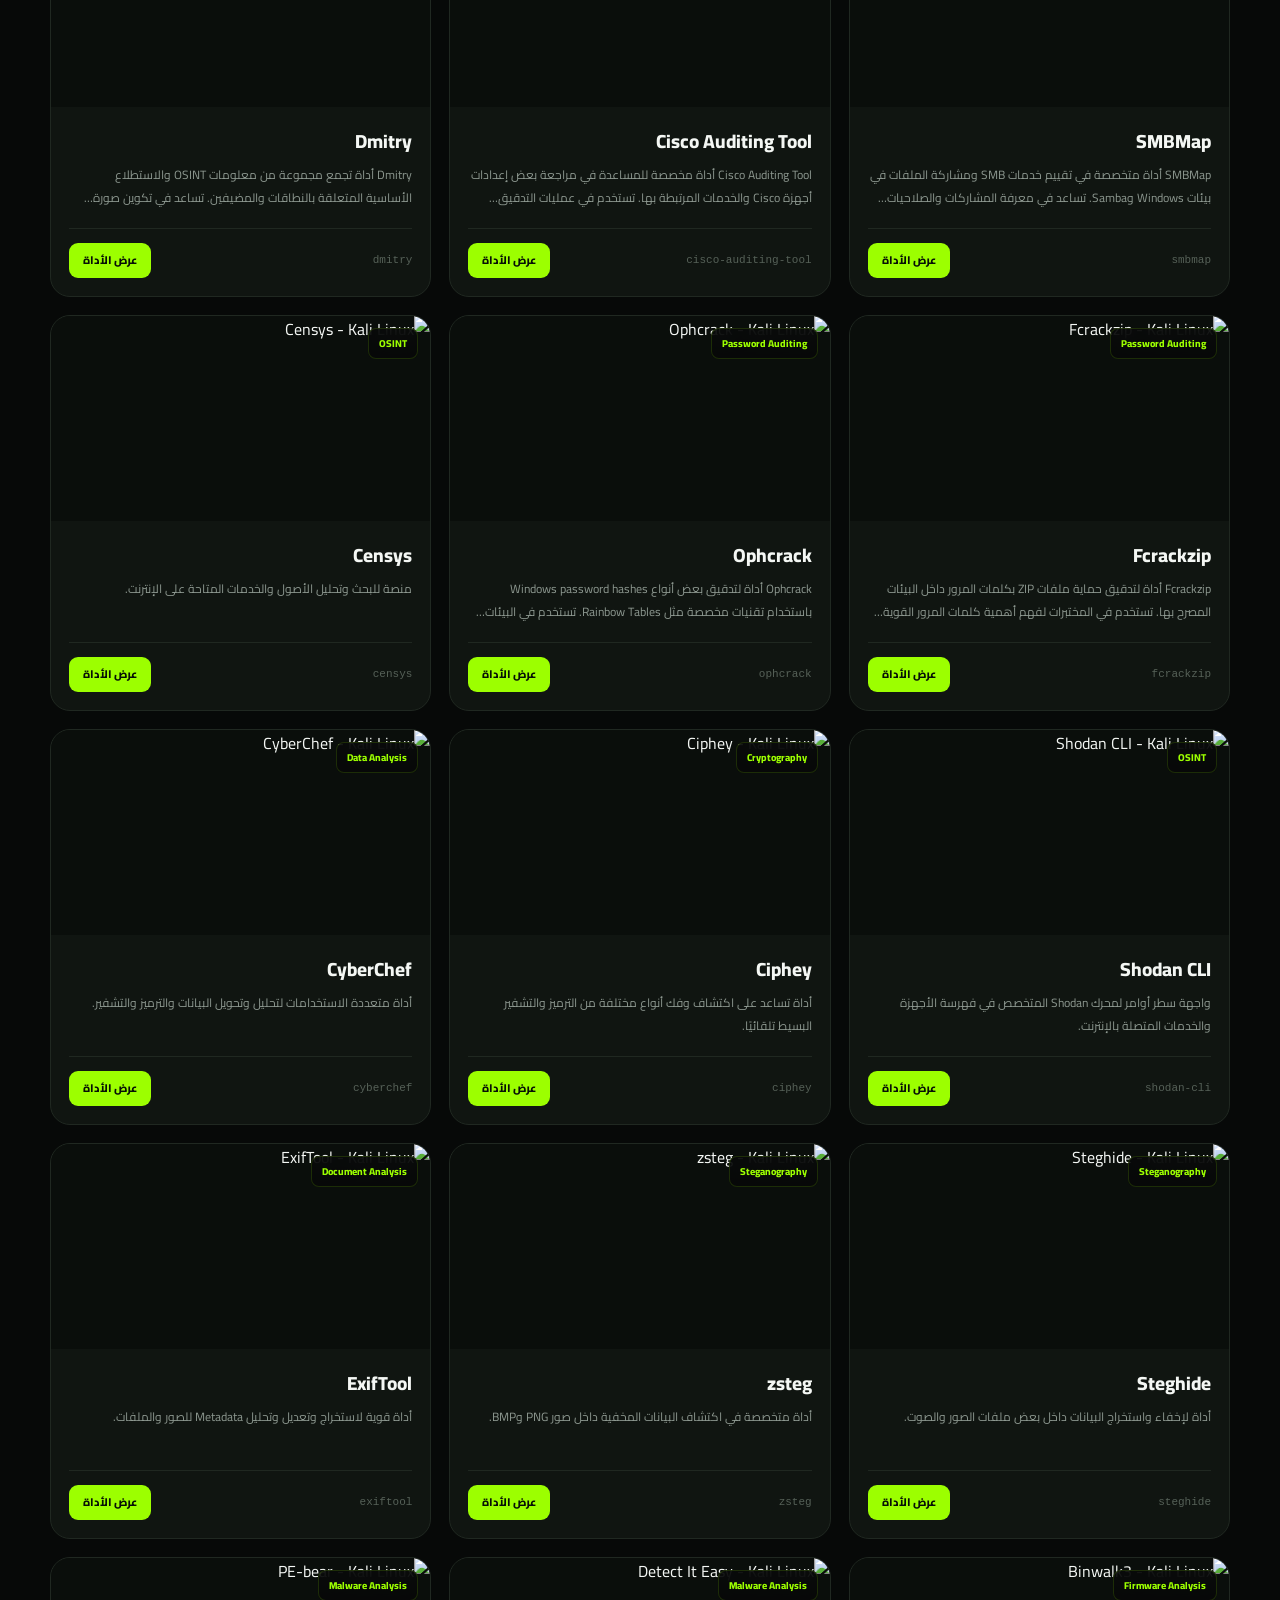
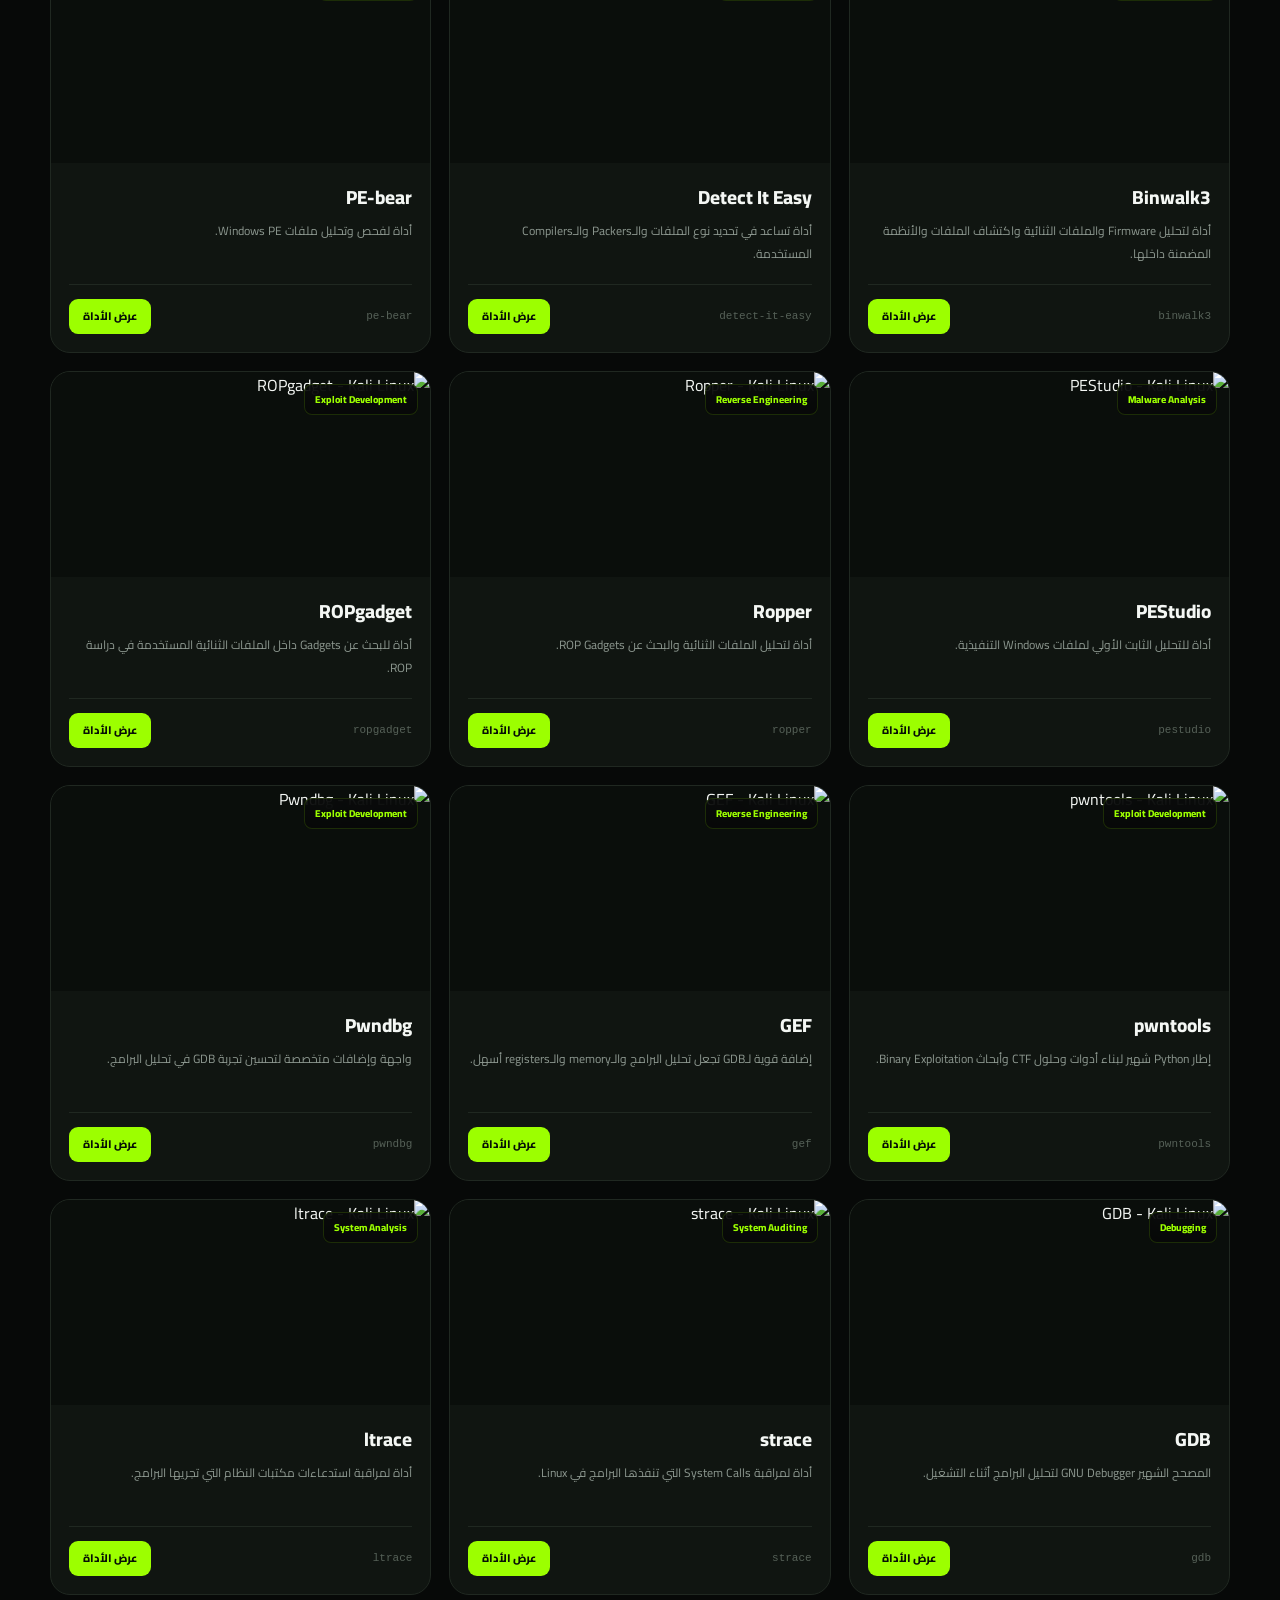
==== commit 4efb5766: "Update index.html" ====
--- a/index.html
+++ b/index.html
@@ -1,530 +1,189 @@
-<!DOCTYPE html>
-<html lang="ar" dir="rtl">
-
-<head>
-
-<meta charset="UTF-8">
-
-<meta name="viewport" content="width=device-width, initial-scale=1.0">
-
-<title>Kali Tools بالعربي | دليل أدوات Kali Linux واستخداماتها</title>
-
-<meta name="description" content="دليل أدوات Kali Linux بالعربي. اكتشف أدوات الأمن السيبراني واختبار الاختراق وفحص الشبكات وتحليل الويب والـOSINT والـForensics مع شرح الاستخدام والتثبيت والأوامر والأمثلة.">
-
-<meta name="keywords" content="Kali Linux, Kali Tools, أدوات كالي لينكس, أدوات الأمن السيبراني, أدوات اختبار الاختراق, Cyber Security, Penetration Testing, Nmap, Metasploit, Burp Suite, Wireshark, OSINT">
-
-<meta name="author" content="Kali Tools بالعربي">
-
-<meta name="robots" content="index, follow, max-image-preview:large, max-snippet:-1, max-video-preview:-1">
-
-<meta name="googlebot" content="index, follow, max-image-preview:large, max-snippet:-1, max-video-preview:-1">
-
-<link rel="canonical" href="https://YOUR-DOMAIN.com/">
-
-<link rel="icon" type="image/jpeg" href="https://i.ibb.co/842QM2Ms/da3c60c60705ea25ae03d07cd940ff2d.jpg">
-
-<link rel="apple-touch-icon" href="https://i.ibb.co/842QM2Ms/da3c60c60705ea25ae03d07cd940ff2d.jpg">
-
-<meta name="theme-color" content="#070a08">
-
-<meta property="og:type" content="website">
-<meta property="og:locale" content="ar_AR">
-<meta property="og:site_name" content="Kali Tools بالعربي">
-<meta property="og:title" content="Kali Tools بالعربي | دليل أدوات Kali Linux">
-<meta property="og:description" content="دليل عربي لأدوات Kali Linux مع شرح الوظائف والتثبيت والاستخدام والأمثلة والتصنيفات.">
-<meta property="og:url" content="https://kali-linux-tools.github.io/io/">
-<meta property="og:image" content="https://i.ibb.co/842QM2Ms/da3c60c60705ea25ae03d07cd940ff2d.jpg">
-<meta property="og:image:alt" content="Kali Tools بالعربي">
-
-<meta name="twitter:card" content="summary_large_image">
-<meta name="twitter:title" content="Kali Tools بالعربي | دليل أدوات Kali Linux">
-<meta name="twitter:description" content="اكتشف أدوات Kali Linux واستخداماتها وأوامرها وتصنيفاتها في دليل عربي واحد.">
-<meta name="twitter:image" content="https://i.ibb.co/842QM2Ms/da3c60c60705ea25ae03d07cd940ff2d.jpg">
-
-<script type="application/ld+json">
-{
-    "@context": "https://schema.org",
-    "@type": "WebSite",
-    "name": "Kali Tools بالعربي",
-    "alternateName": "Kali Tools Arabic",
-    "url": "https://kali-linux-tools.github.io/io/",
-    "description": "دليل عربي لأدوات Kali Linux والأمن السيبراني واختبار الاختراق.",
-    "inLanguage": "ar"
-}
-</script>
-
-<script type="application/ld+json">
-{
-    "@context": "https://schema.org",
-    "@type": "Organization",
-    "name": "Kali Tools بالعربي",
-    "url": "https://kali-linux-tools.github.io/io/",
-    "logo": "https://i.ibb.co/842QM2Ms/da3c60c60705ea25ae03d07cd940ff2d.jpg"
-}
-</script>
-
-<link rel="preconnect" href="https://fonts.googleapis.com">
-
-<link rel="preconnect" href="https://fonts.gstatic.com" crossorigin>
-
-<link href="https://fonts.googleapis.com/css2?family=Cairo:wght@400;500;600;700;800&display=swap" rel="stylesheet">
-
-<link rel="stylesheet" href="style.css">
-
-<script async src="https://js.wpadmngr.com/static/adManager.js" data-admpid="468452"></script>
-
-<script async src="https://js.wpadmngr.com/static/adManager.js" data-admpid="468451"></script>
-
-<script async src="https://js.wpadmngr.com/static/adManager.js" data-admpid="468450"></script>
-
-</head>
-
-
-<body>
-
-
-<header class="topbar">
-
-<div class="nav-container">
-
-<a href="./" class="brand">
-
-<img
-src="https://i.ibb.co/842QM2Ms/da3c60c60705ea25ae03d07cd940ff2d.jpg"
-class="brand-logo"
+<!DOCTYPE html>  <html lang="ar" dir="rtl">  <head>  <meta charset="UTF-8">  <meta name="viewport" content="width=device-width, initial-scale=1.0">  <title>Kali Tools بالعربي | دليل أدوات Kali Linux واستخداماتها</title>  <meta name="description" content="دليل أدوات Kali Linux بالعربي. اكتشف أدوات الأمن السيبراني واختبار الاختراق وفحص الشبكات وتحليل الويب والـOSINT والـForensics مع شرح الاستخدام والتثبيت والأوامر والأمثلة.">  <meta name="keywords" content="Kali Linux, Kali Tools, أدوات كالي لينكس, أدوات الأمن السيبراني, أدوات اختبار الاختراق, Cyber Security, Penetration Testing, Nmap, Metasploit, Burp Suite, Wireshark, OSINT">  <meta name="author" content="Kali Tools بالعربي">  <meta name="robots" content="index, follow, max-image-preview:large, max-snippet:-1, max-video-preview:-1">  <meta name="googlebot" content="index, follow, max-image-preview:large, max-snippet:-1, max-video-preview:-1">  <link rel="canonical" href="https://YOUR-DOMAIN.com/">  <link rel="icon" type="image/jpeg" href="https://i.ibb.co/842QM2Ms/da3c60c60705ea25ae03d07cd940ff2d.jpg">  <link rel="apple-touch-icon" href="https://i.ibb.co/842QM2Ms/da3c60c60705ea25ae03d07cd940ff2d.jpg">  <meta name="theme-color" content="#070a08">  <meta property="og:type" content="website">  
+<meta property="og:locale" content="ar_AR">  
+<meta property="og:site_name" content="Kali Tools بالعربي">  
+<meta property="og:title" content="Kali Tools بالعربي | دليل أدوات Kali Linux">  
+<meta property="og:description" content="دليل عربي لأدوات Kali Linux مع شرح الوظائف والتثبيت والاستخدام والأمثلة والتصنيفات.">  
+<meta property="og:url" content="https://kali-linux-tools.github.io/io/">  
+<meta property="og:image" content="https://i.ibb.co/842QM2Ms/da3c60c60705ea25ae03d07cd940ff2d.jpg">  
+<meta property="og:image:alt" content="Kali Tools بالعربي">  <meta name="twitter:card" content="summary_large_image">  
+<meta name="twitter:title" content="Kali Tools بالعربي | دليل أدوات Kali Linux">  
+<meta name="twitter:description" content="اكتشف أدوات Kali Linux واستخداماتها وأوامرها وتصنيفاتها في دليل عربي واحد.">  
+<meta name="twitter:image" content="https://i.ibb.co/842QM2Ms/da3c60c60705ea25ae03d07cd940ff2d.jpg">  <script type="application/ld+json">  
+{  
+    "@context": "https://schema.org",  
+    "@type": "WebSite",  
+    "name": "Kali Tools بالعربي",  
+    "alternateName": "Kali Tools Arabic",  
+    "url": "https://kali-linux-tools.github.io/io/",  
+    "description": "دليل عربي لأدوات Kali Linux والأمن السيبراني واختبار الاختراق.",  
+    "inLanguage": "ar"  
+}  
+</script>  <script type="application/ld+json">  
+{  
+    "@context": "https://schema.org",  
+    "@type": "Organization",  
+    "name": "Kali Tools بالعربي",  
+    "url": "https://kali-linux-tools.github.io/io/",  
+    "logo": "https://i.ibb.co/842QM2Ms/da3c60c60705ea25ae03d07cd940ff2d.jpg"  
+}  
+</script>  <link rel="preconnect" href="https://fonts.googleapis.com">  <link rel="preconnect" href="https://fonts.gstatic.com" crossorigin>  <link href="https://fonts.googleapis.com/css2?family=Cairo:wght@400;500;600;700;800&display=swap" rel="stylesheet">  <link rel="stylesheet" href="style.css">  </head>  <body>  
+    <script async src="https://js.wpadmngr.com/static/adManager.js" data-admpid="468448"></script>
+    <script async src="https://js.wpadmngr.com/static/adManager.js" data-admpid="468449"></script>
+    <script async src="https://js.wpadmngr.com/static/adManager.js" data-admpid="468450"></script>
+    <header class="topbar">  <div class="nav-container">  <a href="./" class="brand">  <img  
+src="https://i.ibb.co/842QM2Ms/da3c60c60705ea25ae03d07cd940ff2d.jpg"  
+class="brand-logo"  
 alt="Kali Tools بالعربي">
 
-<div class="brand-text">
-
-<strong>Kali Tools</strong>
+<div class="brand-text">  <strong>Kali Tools</strong>
 
 <span>دليل أدوات الأمن السيبراني</span>
 
-</div>
-
-</a>
-
-
-
-
-<button class="mobile-menu" id="mobileMenu">
-
-<span></span>
+</div>  </a>  <button class="mobile-menu" id="mobileMenu">  <span></span>
 <span></span>
 <span></span>
 
-</button>
+</button>  </div>  <div class="mobile-nav" id="mobileNav">  <button data-category="الكل">الكل</button>
 
-</div>
-
-
-<div class="mobile-nav" id="mobileNav">
-
-<button data-category="الكل">الكل</button>
-
-<button data-category="Information Gathering">
-Information Gathering
-</button>
-
-<button data-category="Network Scanning">
-Network Scanning
-</button>
-
-<button data-category="Web">
-Web
-</button>
-
-<button data-category="Vulnerability">
-Vulnerability
-</button>
-
-<button data-category="Passwords">
-Passwords
-</button>
-
-<button data-category="Wireless">
-Wireless
-</button>
-
-<button data-category="Reverse Engineering">
-Reverse Engineering
-</button>
-
-<button data-category="Forensics">
-Forensics
-</button>
-
-<button data-category="OSINT">
-OSINT
-</button>
-
-</div>
-
-</header>
-
-
-<main>
-
-
-<section class="hero">
-
-<div class="hero-content">
-
-<div class="hero-badge">
-Kali Linux Security Tools
-</div>
-
-
-<h1>
-
-اكتشف أدوات
+<button data-category="Information Gathering">  
+Information Gathering  
+</button>  <button data-category="Network Scanning">  
+Network Scanning  
+</button>  <button data-category="Web">  
+Web  
+</button>  <button data-category="Vulnerability">  
+Vulnerability  
+</button>  <button data-category="Passwords">  
+Passwords  
+</button>  <button data-category="Wireless">  
+Wireless  
+</button>  <button data-category="Reverse Engineering">  
+Reverse Engineering  
+</button>  <button data-category="Forensics">  
+Forensics  
+</button>  <button data-category="OSINT">  
+OSINT  
+</button>  </div>  </header>  <main>  <section class="hero">  <div class="hero-content">  <div class="hero-badge">  
+Kali Linux Security Tools  
+</div>  <h1>  اكتشف أدوات
 
 <span>Kali Linux</span>
 
 في مكان واحد
 
-</h1>
-
-
-<p>
-
-دليل عربي لأدوات الأمن السيبراني واختبار الاختراق
+</h1>  <p>  دليل عربي لأدوات الأمن السيبراني واختبار الاختراق
 وفحص الشبكات وتحليل الويب والـOSINT والهندسة العكسية.
 
-</p>
-
-
-<div class="search-box">
-
-<div class="search-icon">
-
-<svg viewBox="0 0 24 24">
-
-<path d="M21 21l-4.35-4.35m2.35-5.65a8 8 0 1 1-16 0 8 8 0 0 1 16 0z"/>
-
-</svg>
-
-</div>
-
-
-<input
-type="text"
-id="searchInput"
-placeholder="ابحث عن أداة مثل Nmap أو Wireshark..."
+</p>  <div class="search-box">  <div class="search-icon">  <svg viewBox="0 0 24 24">  <path d="M21 21l-4.35-4.35m2.35-5.65a8 8 0 1 1-16 0 8 8 0 0 1 16 0z"/>  </svg>  </div>  <input  
+type="text"  
+id="searchInput"  
+placeholder="ابحث عن أداة مثل Nmap أو Wireshark..."  
 autocomplete="off">
 
-<button id="clearSearch" class="clear-search">
-×
-</button>
-
-</div>
-
-
-<div class="quick-stats">
-
-<div>
-
-<strong id="totalTools">0</strong>
+<button id="clearSearch" class="clear-search">  
+×  
+</button>  </div>  <div class="quick-stats">  <div>  <strong id="totalTools">0</strong>
 
 <span>أداة</span>
 
-</div>
-
-
-<div>
-
-<strong id="totalCategories">0</strong>
+</div>  <div>  <strong id="totalCategories">0</strong>
 
 <span>تصنيف</span>
 
-</div>
-
-
-<div>
-
-<strong>Linux</strong>
+</div>  <div>  <strong>Linux</strong>
 
 <span>Platform</span>
 
-</div>
-
-</div>
-
-</div>
-
-</section>
-
-
-<section class="ad-section ad-top">
-
-<div class="ad-label">
-إعلان
-</div>
-
-<div class="ad-container ad-responsive">
-
-<div data-banner-id="1504401"></div>
-
-</div>
-
-</section>
-
-
-<section class="filters-section">
-
-<div class="container">
-
-
-<div class="section-heading">
-
-<div>
-
-<span class="section-label">
-استكشف
-</span>
-
-<h2>
-أدوات Kali Linux
-</h2>
-
-</div>
-
-
-<select id="sortSelect">
-
-<option value="default">
-الأهمية
-</option>
-
-<option value="name">
-الاسم
-</option>
-
-</select>
-
-</div>
-
-
-<div class="category-scroll" id="categoryScroll">
-
-<button class="category-chip active" data-category="الكل">
-الكل
-</button>
-
-</div>
-
-</div>
-
-</section>
-
-
-<section class="tools-section">
-
-<div class="container">
-
-
-<div class="results-bar">
-
-<span id="resultsText">
-جميع الأدوات
-</span>
-
-</div>
-
-
-<div id="toolsGrid" class="tools-grid"></div>
-
-
-<div class="ad-section ad-between">
-
-<div class="ad-label">
-إعلان
-</div>
-
-<div class="ad-container ad-responsive">
-
-<div data-banner-id="1504409"></div>
-
-</div>
-
-</div>
-
-
-<div id="loading" class="loading-state">
-
-<div class="loader"></div>
-
-<p>
-جاري تحميل الأدوات...
-</p>
-
-</div>
-
-
-<div id="emptyState" class="empty-state hidden">
-
-<div class="empty-icon">
-
-<svg viewBox="0 0 24 24">
-
-<path d="M10 3H5a2 2 0 0 0-2 2v12a2 2 0 0 0 2 2h14a2 2 0 0 0 2-2v-5"/>
-
-<path d="M15 3h6v6"/>
-
-<path d="M21 3l-9 9"/>
-
-</svg>
-
-</div>
-
-
-<h3>
-لم نجد أدوات
-</h3>
-
-
-<p>
-جرب اسم أداة أو تصنيفًا مختلفًا.
-</p>
-
-
-<button id="resetFilters">
-إعادة ضبط البحث
-</button>
-
-</div>
-
-</div>
-
-</section>
-
-
-<section class="ad-section ad-small-section">
-
-<div class="ad-label">
-إعلان
-</div>
-
-<div class="ad-container ad-responsive">
-
-<div data-banner-id="1504401"></div>
-
-</div>
-
-</section>
-
-
-<section class="seo-section">
-
-<div class="container seo-container">
-
-<span class="section-label">
-Kali Tools
-</span>
-
-
-<h2>
-دليل أدوات Kali Linux للأمن السيبراني
-</h2>
-
-
-<p>
-
-يوفر هذا الموقع دليلًا عربيًا لأدوات Kali Linux
+</div>  </div>  </div>  </section>  <!-- AD -->  <section class="ad-section ad-top">  <div class="ad-label">  
+إعلان  
+</div>  <div class="ad-container ad-468">  <script>  
+  
+atOptions = {  
+  
+'key' : 'dcff8a2cffdf0642c627a5bacf3a04fd',  
+  
+'format' : 'iframe',  
+  
+'height' : 60,  
+  
+'width' : 468,  
+  
+'params' : {}  
+  
+};  
+  
+</script>  <script src="https://www.highperformanceformat.com/dcff8a2cffdf0642c627a5bacf3a04fd/invoke.js"></script>  </div>  </section>  <section class="filters-section">  <div class="container">  <div class="section-heading">  <div>  <span class="section-label">  
+استكشف  
+</span>  <h2>  
+أدوات Kali Linux  
+</h2>  </div>  <select id="sortSelect">  <option value="default">  
+الأهمية  
+</option>  <option value="name">  
+الاسم  
+</option>  </select>  </div>  <div class="category-scroll" id="categoryScroll">  <button class="category-chip active" data-category="الكل">  
+الكل  
+</button>  </div>  </div>  </section>  <section class="tools-section">  <div class="container">  <div class="results-bar">  <span id="resultsText">  
+جميع الأدوات  
+</span>  </div>  <div id="toolsGrid" class="tools-grid"></div>  <div class="ad-section ad-between">  <div class="ad-label">  
+إعلان  
+</div>  <div class="ad-container ad-responsive">  <script  
+async="async"  
+data-cfasync="false"  
+src="https://pl28700474.effectivegatecpm.com/596225155ab3da796681d551cb4b7cf4/invoke.js">  
+</script>  <div id="container-596225155ab3da796681d551cb4b7cf4">  
+</div>  </div>  </div>  <div id="loading" class="loading-state">  <div class="loader"></div>  <p>  
+جاري تحميل الأدوات...  
+</p>  </div>  <div id="emptyState" class="empty-state hidden">  <div class="empty-icon">  <svg viewBox="0 0 24 24">  <path d="M10 3H5a2 2 0 0 0-2 2v12a2 2 0 0 0 2 2h14a2 2 0 0 0 2-2v-5"/>  <path d="M15 3h6v6"/>  <path d="M21 3l-9 9"/>  </svg>  </div>  <h3>  
+لم نجد أدوات  
+</h3>  <p>  
+جرب اسم أداة أو تصنيفًا مختلفًا.  
+</p>  <button id="resetFilters">  
+إعادة ضبط البحث  
+</button>  </div>  </div>  </section>  <section class="ad-section ad-small-section">  <div class="ad-label">  
+إعلان  
+</div>  <div class="ad-container ad-160">  <script>  
+  
+atOptions = {  
+  
+'key' : '0b7539a5227dc7b69da2ea94b0521ab6',  
+  
+'format' : 'iframe',  
+  
+'height' : 300,  
+  
+'width' : 160,  
+  
+'params' : {}  
+  
+};  
+  
+</script>  <script src="https://www.highperformanceformat.com/0b7539a5227dc7b69da2ea94b0521ab6/invoke.js"></script>  </div>  </section>  <section class="seo-section">  <div class="container seo-container">  <span class="section-label">  
+Kali Tools  
+</span>  <h2>  
+دليل أدوات Kali Linux للأمن السيبراني  
+</h2>  <p>  يوفر هذا الموقع دليلًا عربيًا لأدوات Kali Linux
 المستخدمة في مجالات الأمن السيبراني واختبار الاختراق
 وفحص الشبكات وتحليل تطبيقات الويب والاستطلاع الرقمي
 والهندسة العكسية والتحليل الجنائي الرقمي.
 
-</p>
-
-
-<p>
-
-يمكنك البحث عن الأدوات حسب الاسم أو التصنيف،
+</p>  <p>  يمكنك البحث عن الأدوات حسب الاسم أو التصنيف،
 والاطلاع على وظيفة كل أداة وطريقة تثبيتها وأهم
 الاستخدامات والأوامر والأمثلة والمصادر الرسمية.
 
-</p>
-
-
-<p>
-
-هذا الموقع دليل تعليمي مستقل وليس موقعًا رسميًا تابعًا
+</p>  <p>  هذا الموقع دليل تعليمي مستقل وليس موقعًا رسميًا تابعًا
 لمشروع Kali Linux أو Offensive Security.
 
-</p>
-
-</div>
-
-</section>
-
-
-<section class="ad-section ad-bottom">
-
-<div class="ad-label">
-إعلان فيديو
-</div>
-
-<div class="ad-container ad-responsive">
-
-<p>
-إعلان الفيديو
-</p>
-
-<p>
-<a href="https://vast.yomeno.xyz/vast?spot_id=1504402" target="_blank" rel="noopener noreferrer">
-رابط VAST لإعلان الفيديو
-</a>
-</p>
-
-</div>
-
-</section>
-
-
-</main>
-
-
-<footer class="footer">
-
-<div class="container footer-content">
-
-<div class="footer-brand">
-
-<img
-src="https://i.ibb.co/842QM2Ms/da3c60c60705ea25ae03d07cd940ff2d.jpg"
+</p>  </div>  </section>  <section class="ad-section ad-bottom">  <div class="ad-label">  
+إعلان  
+</div>  <div class="ad-container ad-responsive">  <script src="https://pl28700469.effectivegatecpm.com/89/a6/b8/89a6b8558224cd67c0822829d68a87ad.js"></script>  </div>  </section>  </main>  <footer class="footer">  <div class="container footer-content">  <div class="footer-brand">  <img  
+src="https://i.ibb.co/842QM2Ms/da3c60c60705ea25ae03d07cd940ff2d.jpg"  
 alt="Kali Tools بالعربي">
 
-
-<div>
-
-<strong>
-Kali Tools بالعربي
-</strong>
-
-<span>
-دليل تعليمي مستقل لأدوات الأمن السيبراني
-</span>
-
-</div>
-
-</div>
-
-
-<div class="footer-copy">
-
-© <span id="year"></span>
+<div>  <strong>  
+Kali Tools بالعربي  
+</strong>  <span>  
+دليل تعليمي مستقل لأدوات الأمن السيبراني  
+</span>  </div>  </div>  <div class="footer-copy">  © <span id="year"></span>
 Kali Tools
 
-</div>
-
-</div>
-
-</footer>
-
-
-<script src="script.js"></script>
-
-</body>
-
-    </html>
+</div>  </div>  </footer>  <script src="https://pl28700485.effectivegatecpm.com/ad/c0/62/adc06235d53a0b6f378838879d3f116a.js"></script>  <script src="script.js"></script>  </body>    </html>
